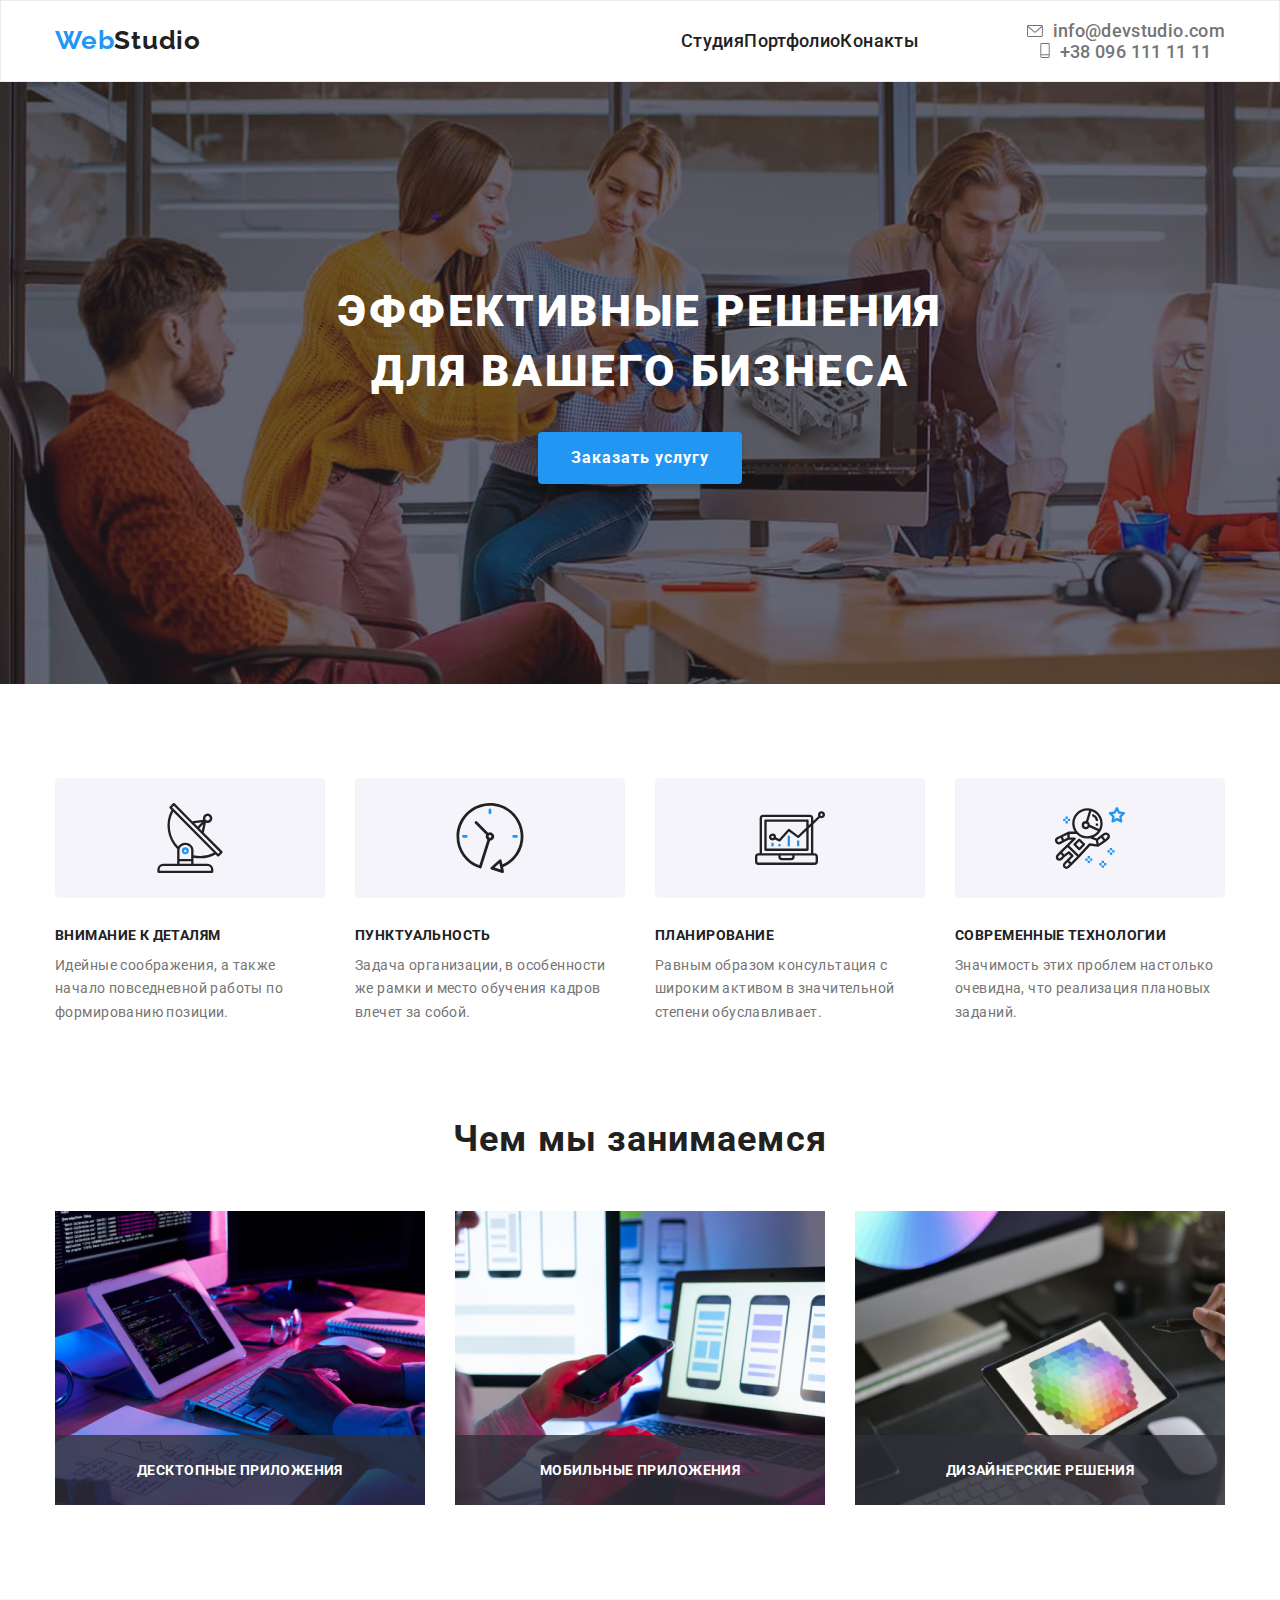
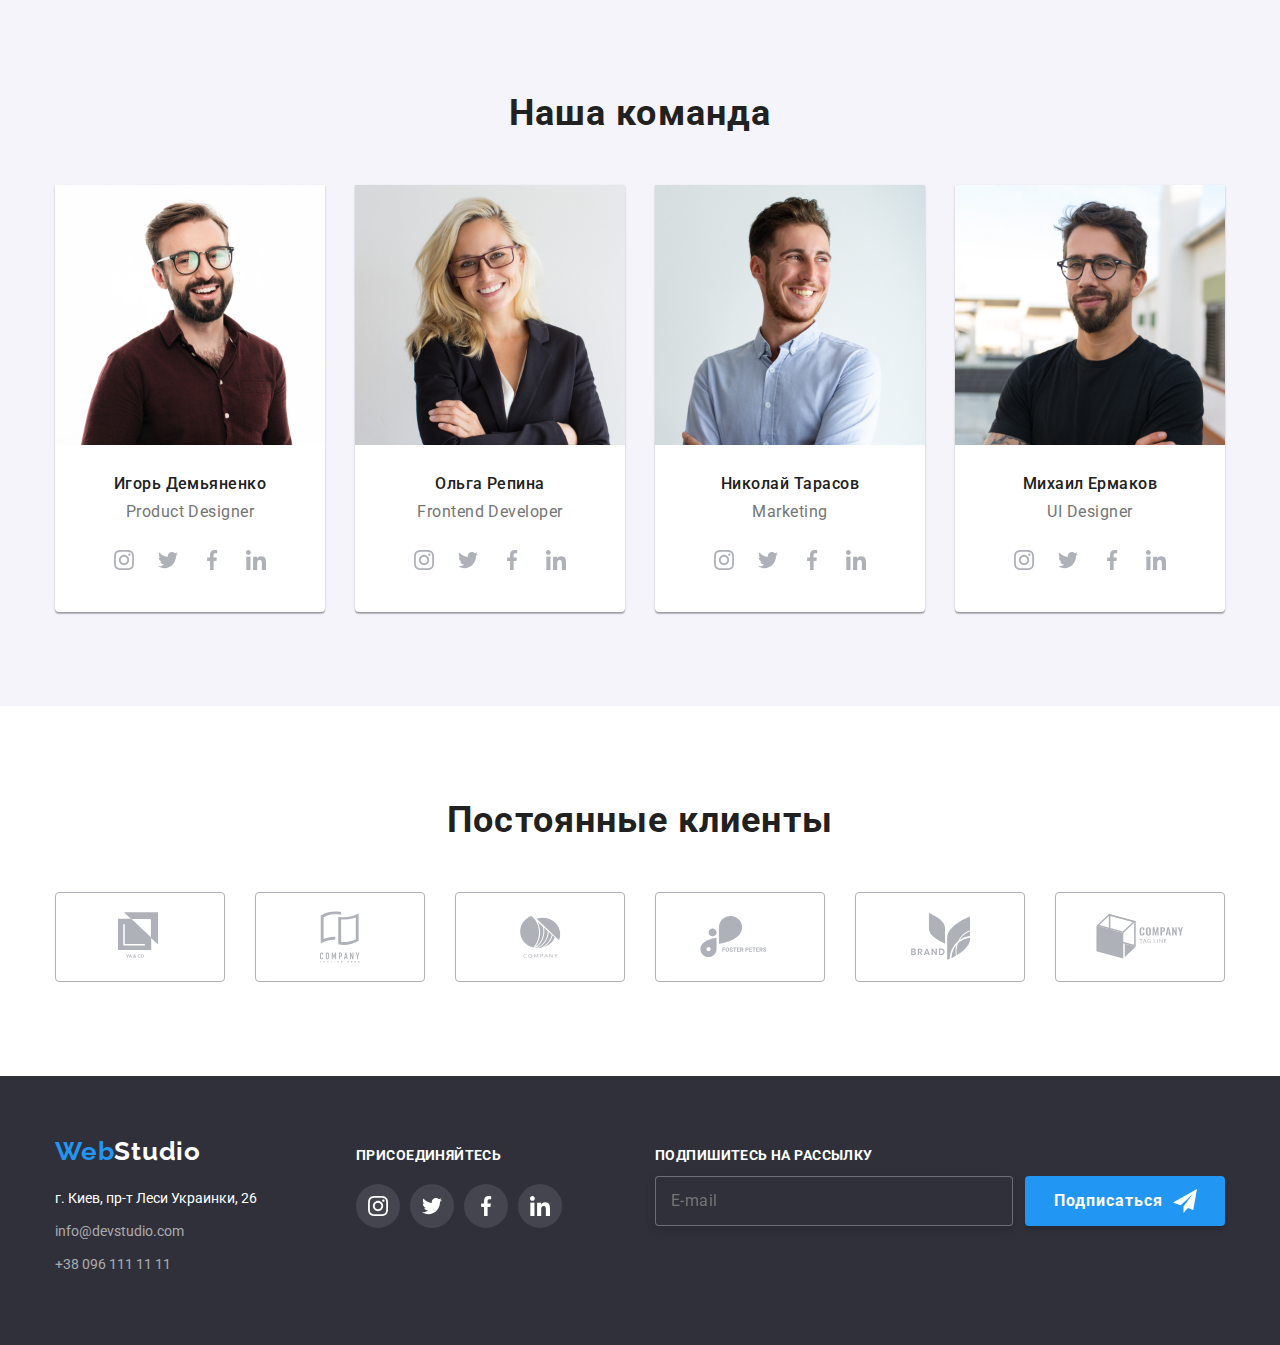
==== index.html @ 745dbee2 "s" ====
<!DOCTYPE html>
<html lang="en">
<head>
    <meta charset="UTF-8">
    <meta name="viewport" content="width=device-width, initial-scale=1.0">
    <title>08</title>
    <link rel="stylesheet" href="https://cdnjs.cloudflare.com/ajax/libs/modern-normalize/1.0.0/modern-normalize.min.css">
    <link href="https://fonts.googleapis.com/css2?family=Raleway:wght@700&family=Roboto:wght@400;500;700;900&display=swap"
        rel="stylesheet">
    <link rel="stylesheet" href="https://cdnjs.cloudflare.com/ajax/libs/animate.css/4.1.1/animate.min.css" />
    <!-- <link rel="stylesheet" href="./css/styles.css">  -->
    <link rel="stylesheet" href="./css/main.min.css">
</head>
<body>
    <!--Шапка страницы-->
    <header class="header">
        <div class="container container-main">
         
          <a class="page-logo link" href="./index.html"><span class="logo-color link">Web</span>Studio</a>
        <div class="menu-container" id="menu-container" data-menu>
            <nav class="main-nav">
                
             <!--Навигация на другие страницы-->
            <ul  class="menu-container-list is-open">
                <li class="menu-container-item">
                   <a href="#" class="menu-container-link nav link menu-container-link-action current">Студия</a>
                </li>
                <li class="menu-container-item">
                   <a class="menu-container-link nav link" href="./portfolio.html">Портфолио</a>
                </li>
                <li class="menu-container-item">
                    <a class="menu-container-link nav link" href="">Конакты</a>
                </li>
            </ul>

             <!-- Контакты -->
                <ul class="menu-contacts">
                    <li class="menu-mail">
                        <a class="menu-container-link contacts link" href="mailto:info@devstudio.com" >
                            <svg class="contact-item-svg-envelope" width="16" height="12">
                                <use href="./img/sprite.svg.svg#icon-envelope"></use>
                            </svg>info@devstudio.com
                        </a>
                    </li>
                    <li class="menu-tell">
                        <a class="menu-container-link contacts link" href="tel:+380961111111">
                            <svg class="contact-item-svg-Mobile" width="10" height="15">
                                <use href="./img/sprite.svg.svg#icon-Mobile"></use>
                            </svg>+38 096 111 11 11
                        </a>
                    </li>
                </ul> 
                </nav>
            </div>

            <!-- КНОПКА-МЕНЮ-->
            <button type="btn" class="menu-btn is-open" aria-expanded="false" aria-controls="menu-container" data-menu-button>
                <svg width="40" height="40" aria-label="переключатель мобильного меню">
                    <use class="icon-cross" href="./img/sprite.svg.svg#icon-cross"></use>
                    <use class="icon-menu" href="./img/sprite.svg.svg#icon-menu"></use>
                </svg>
            </button>
</header>
    <main>

        <!--Герой-->
        <section class="hero">
            <div class="container container-hero">
                <h1 class="hero-title">Эффективные решения <br/> для вашего бизнеса</h1>
                <button class="hero-button" type="button" data-modal-open>Заказать услугу</button>
            </div>
        </section>
    
        <!--<h2 class=> Наши Особенности h2>-->
        <section class="features">
            <div class="container">
                <ul class="features-list">
                    <li class="list-item-Antena">
                        <div class="feature-item-logo"></div>
                        <h3 class="features-title">Внимание к деталям</h3>
                        <p class="features-text">Идейные соображения, а также начало повседневной работы по формированию
                            позиции.</p>
                    </li>
                    <li class="list-item-Clock">
                        <div class="feature-item-logo"></div>
                        <h3 class="features-title">Пунктуальность</h3>
                        <p class="features-text">Задача организации, в особенности же рамки и место обучения кадров влечет
                            за собой.</p>
                    </li>
                    <li class="list-item-Diagram">
                        <div class="feature-item-logo"></div>
    
                        <h3 class="features-title">Планирование</h3>
                        <p class="features-text">Равным образом консультация с широким активом в значительной степени
                            обуславливает.</p>
                    </li>
                    <li class="list-item-Astronaut">
                        <div class="feature-item-logo"></div>
    
                        <h3 class="features-title">Современные технологии</h3>
                        <p class="features-text">Значимость этих проблем настолько очевидна, что реализация плановых
                            заданий.</p>
                    </li>
                </ul>
            </div>
        </section>
    
        <!--Примеры работ-->
        <section class="work">
            <div class="container">
                <h2 class="work-title">Чем мы занимаемся</h2>
                <ul class="work-flex">
                    <li class="work-item"><img src="./img/img.jpg" alt="мужчина печатает на клавиатуре" width="370">
                        <div class="work-list">
                            <p class="work-info">Десктопные приложения</p>
                        </div>
                    </li>
    
                    <li class="work-item"><img src="./img/img(1).jpg" alt="телефон в руке" width="370">
                        <div class="work-list">
                            <p class="work-info">Мобильные приложения</p>
                        </div>
                    </li>
    
                    <li class="work-item"><img src="./img/img(2).jpg" alt="планшет в руках" width="370">
                        <div class="work-list">
                            <p class="work-info">Дизайнерские решения</p>
                        </div>
                    </li>
                </ul>
            </div>
        </section>
    
        <!--Наша Команда-->
        <section class="team">
            <div class="container">
                <h2 class="team-title">Наша команда</h2>
                <ul class="team-flex">
                    <li class="team-flex-item">
                        <img src="./img/img3.jpg" alt="Фото парень">
    
                        <div class="icons">
                            <h3 class="team-text">Игорь Демьяненко</h3>
                            <p lang="en" class="team-prof">Product Designer</p>
    
                            <ul class="icon-list">
                                <li>
                                    <a href="#" class="icon-list-link">
                                        <svg class="icon-list-svg">
                                            <use href="./img/sprite.svg.svg#icon-instagram"></use>
                                        </svg>
                                    </a>
                                </li>
                                <li>
                                    <a href="#" class="icon-list-link">
                                        <svg class="icon-list-svg">
                                            <use href="./img/sprite.svg.svg#icon-twitter"></use>
                                        </svg>
                                    </a>
                                </li>
                                <li>
                                    <a href="#" class="icon-list-link">
                                        <svg class="icon-list-svg">
                                            <use href="./img/sprite.svg.svg#icon-facebook"></use>
                                        </svg>
                                    </a>
                                </li>
                                <li>
                                    <a href="#" class="icon-list-link">
                                        <svg class="icon-list-svg">
                                            <use href="./img/sprite.svg.svg#icon-linkedin"></use>
                                        </svg>
                                    </a>
                                </li>
                            </ul>
                        </div>
                        <!--oт icons-->
                    </li>
                    <li class="team-flex-item">
                        <img src="./img/img(4).jpg" alt="Фото девушка">
    
                        <div class="icons">
                            <h3 class="team-text">Ольга Репина</h3>
                            <p lang="en" class="team-prof">Frontend Developer</p>
                            <ul class="icon-list">
                                <li>
                                    <a href="#" class="icon-list-link">
                                        <svg class="icon-list-svg">
                                            <use href="./img/sprite.svg.svg#icon-instagram"></use>
                                        </svg>
                                    </a>
                                </li>
                                <li>
                                    <a href="#" class="icon-list-link">
                                        <svg class="icon-list-svg">
                                            <use href="./img/sprite.svg.svg#icon-twitter"></use>
                                        </svg>
                                    </a>
                                </li>
                                <li>
                                    <a href="#" class="icon-list-link">
                                        <svg class="icon-list-svg">
                                            <use href="./img/sprite.svg.svg#icon-facebook"></use>
                                        </svg>
                                    </a>
                                </li>
                                <li>
                                    <a href="#" class="icon-list-link">
                                        <svg class="icon-list-svg">
                                            <use href="./img/sprite.svg.svg#icon-linkedin"></use>
                                        </svg>
                                    </a>
                                </li>
                            </ul>
                        </div>
                        <!--oт icons-->
                    </li>
                    <li class="team-flex-item">
                        <img src="./img/img5.jpg" alt="Фото парень">
    
                        <div class="icons">
                            <h3 class="team-text">Николай Тарасов</h3>
                            <p lang="en" class="team-prof">Marketing</p>
    
                            <ul class="icon-list">
                                <li>
                                    <a href="#" class="icon-list-link">
                                        <svg class="icon-list-svg">
                                            <use href="./img/sprite.svg.svg#icon-instagram"></use>
                                        </svg>
                                    </a>
                                </li>
                                <li>
                                    <a href="#" class="icon-list-link">
                                        <svg class="icon-list-svg">
                                            <use href="./img/sprite.svg.svg#icon-twitter"></use>
                                        </svg>
                                    </a>
                                </li>
                                <li>
                                    <a href="#" class="icon-list-link">
                                        <svg class="icon-list-svg">
                                            <use href="./img/sprite.svg.svg#icon-facebook"></use>
                                        </svg>
                                    </a>
                                </li>
                                <li>
                                    <a href="#" class="icon-list-link">
                                        <svg class="icon-list-svg">
                                            <use href="./img/sprite.svg.svg#icon-linkedin"></use>
                                        </svg>
                                    </a>
                                </li>
                            </ul>
                        </div>
                        <!--oт icons-->
                    </li>
                    <li class="team-flex-item">
                        <img src="./img/img6.jpg" alt="Фото парень">
                        <div class="icons">
                            <h3 class="team-text">Михаил Ермаков</h3>
                            <p lang="en" class="team-prof">UI Designer</p>
                            <ul class="icon-list">
                                <li>
                                    <a href="#" class="icon-list-link">
                                        <svg class="icon-list-svg">
                                            <use href="./img/sprite.svg.svg#icon-instagram"></use>
                                        </svg>
                                    </a>
                                </li>
                                <li>
                                    <a href="#" class="icon-list-link">
                                        <svg class="icon-list-svg">
                                            <use href="./img/sprite.svg.svg#icon-twitter"></use>
                                        </svg>
                                    </a>
                                </li>
                                <li>
                                    <a href="#" class="icon-list-link">
                                        <svg class="icon-list-svg">
                                            <use href="./img/sprite.svg.svg#icon-facebook"></use>
                                        </svg>
                                    </a>
                                </li>
                                <li>
                                    <a href="#" class="icon-list-link">
                                        <svg class="icon-list-svg">
                                            <use href="./img/sprite.svg.svg#icon-linkedin"></use>
                                        </svg>
                                    </a>
                                </li>
                            </ul>
                        </div>
                    </li>
                </ul>
            </div>
        </section>
    
        <!-- Постоянные клиенты -->
        <section class="client">
            <div class="container">
                <h2 class="client-title">Постоянные клиенты</h2>
                <ul class="client-list">
                    <li class="client-item">
                        <a href="#" class="client-link">
                            <svg class="client-svg" width="44.27" height="49.23">
                                <use href="./img/sprite.svg2.svg#icon-logo-1-1"></use>
                            </svg>
                        </a>
                    </li>
                    <li class="client-item">
                        <a href="#" class="client-link">
                            <svg class="client-svg" width="40" height="52">
                                <use href="./img/sprite.svg2.svg#icon-logo-2"></use>
                            </svg>
                        </a>
                    </li>
                    <li class="client-item">
                        <a href="#" class="client-link">
                            <svg class="client-svg" width="41" height="42">
                                <use href="./img/sprite.svg2.svg#icon-logo-3"></use>
                            </svg>
                        </a>
                    </li>
                    <li class="client-item">
                        <a href="#" class="client-link">
                            <svg class="client-svg" width="79.66" height="42">
                                <use href="./img/sprite.svg2.svg#icon-logo-4"></use>
                            </svg>
                        </a>
                    </li>
                    <li class="client-item">
                        <a href="#" class="client-link">
                            <svg class="client-svg" width="59" height="47">
                                <use href="./img/sprite.svg2.svg#icon-logo-5"></use>
                            </svg>
                        </a>
                    </li>
                    <li class="client-item">
                        <a href="#" class="client-link">
                            <svg class="client-svg" width="88" height="45">
                                <use href="./img/sprite.svg2.svg#icon-logo-6"></use>
                            </svg>
                        </a>
                    </li>
                </ul>
            </div>
        </section>
    </main>
    <!--ФУТЕР-Иконки-Футер-->
    <footer class="footer-title">
        
    <div class="container footer-box">
    
            <!--ФУТЕР-ЛОГО-->
            <div class="footer-left">
                <a class="footer-logo link" href="./index.html"><span class="logo-color link">Web</span>Studio</a>
                <address class="footer-address">
                <ul>
                    <li>
                        <a class="footer-address link" href="https://goo.gl/maps/4SZ75eNTT2xGDw7dA">г. Киев, пр-т Леси Украинки, 26</a></address>
                    </li>
                
                    <li><a class="footer-nav link" href="mailto:info@devstudio.com">info@devstudio.com</a></li>
                    <li><a class="footer-nav link" href="tel:+380961111111">+38 096 111 11 11</a></li>
                </ul>

            </div>
            <!-- Присоединяйтесь -->
            <div class="footer-center">
                <p class="join">Присоединяйтесь</p>
    
                <ul class="social-list list">
                    <li class="social-list-item">
                        <a href="#" class="social-list-link">
                            <svg class="social-list-svg">
                                <use href="./img/sprite.svg.svg#icon-instagram"></use>
                            </svg>
                        </a>
                    </li>
                    <li class="social-list-item">
                        <a href="#" class="social-list-link">
                            <svg class="social-list-svg">
                                <use href="./img/sprite.svg.svg#icon-twitter"></use>
                            </svg>
                        </a>
                    </li>
                    <li class="social-list-item">
                        <a href="#" class="social-list-link">
                            <svg class="social-list-svg">
                                <use href="./img/sprite.svg.svg#icon-facebook"></use>
                            </svg>
                        </a>
                    </li>
                    <li class="social-list-item">
                        <a href="#" class="social-list-link">
                            <svg class="social-list-svg">
                                <use href="./img/sprite.svg.svg#icon-linkedin"></use>
                            </svg>
                        </a>
                    </li>
                </ul>
            </div>
        
            <!--ПОДПИШИТЕCЬ-->
            <div class="footer-mail">
                <form>
                <p class="footer-social-title">Подпишитесь на рассылку</p>
                <div class="footer-mail-box">
                    <input class="footer-mail-input" type="email" name="mail" id="footer-mail" placeholder="E-mail" />
                    <button type="button" class="footer-mail-btn">Подписаться</button>
                </div>
                </form>
            </div>
            
        <!-- </div> -->
    </div>
    </footer>
        <!-- BACKDROP -->
        <div class="backdrop is-hidden" data-modal>
            <div class="modal">
                <button type="button" class="modal-close-btn" data-modal-close>
                    <svg class="close-btn" width="11" height="11">
                        <use href="./img/sprite.svg.svg#icon-close"></use>
                    </svg>
                </button>
                <form action="#" class="modal-form">
                    <p class="user-data">Оставьте свои данные, мы вам перезвоним</p>
                    <label class="modal-form-field">
                        Имя
                        <span class="modal-form-input-wrapper">
                            <input name="name" type="text" class="modal-form-input">
                            <svg class="modal-form-icon" width="18" height="18">
                                <use href="./img/sprite.svg.svg#icon-person"></use>
                            </svg>
                        </span>
                    </label>
                    <label class="modal-form-field">
                        Телефон
                        <span class="modal-form-input-wrapper">
                            <input name="phone" type="tel" class="modal-form-input">
                            <svg class="modal-form-icon" width="18" height="18">
                                <use href="./img/sprite.svg.svg#icon-phone"></use>
                            </svg>
                        </span>
                    </label>
                    <label class="modal-form-field">
                        Почта
                        <span class="modal-form-input-wrapper">
                            <input name="email" type="email" class="modal-form-input">
                            <svg class="modal-form-icon "width="18" height="18">
                                <use href="./img/sprite.svg.svg#icon-email"></use>
                            </svg>
                        </span>
                    </label>
                    <label class="modal-form-field">
                        Комментарий
                        <textarea name="user-message" class="modal-form-message" placeholder="Введите текст"></textarea>
                    </label>
                    <input type="checkbox" name="user-policy" value="user-policy-ok" class="modal-form-policy visually-hidden"
                        id="policy">
                    <label for="policy" class="contact-form-policy-label">
                        Соглашаюсь с рассылкой и принимаю&nbsp;<a href="" class="contact-form">Условия договора</a>
                    </label>
                    <button type="submit" class="modal-form-btn">Отправить</button>
                </form>
             </div>
        </div>
    <script src="./js/modal.js"></script>
    <script src="./js/mobile-menu.js"></script>
    <script src="./js/speaker.ls"></script>

    <!-- <nav class="main-nav">
        <a class="page-logo link" href="./index.html"><span class="logo-color link">Web</span>Studio</a> -->

                <!--Навигация на другие страницы-->
                <!-- <div class="navigation"> -->
                    <!-- <ul class="site-nav">  -->
                      <!-- <li class="item"><a class="link menu-link current" href="./index.html">Студия</a></li> -->
                      <!-- <li class="item"><a class="link menu-link" href="./portfolio.html">Портфолио</a></li> -->
                      <!-- <li class="item"><a class="link menu-link" href="">Контакты</a></li> -->
                  <!-- </ul>  -->
                  <!-- </div> -->
        <!-- </nav> -->

    <!-- Контакты -->
             <!-- <div class="contacts">
              <ul class="contact-nav">
                  <li class="contact-item">
                      <a class="link" href="mailto:info@devstudio.com" >
                          <svg class="contact-item-svg-envelope">
                              <use href="./img/sprite.svg.svg#icon-envelope"></use>
                          </svg>info@devstudio.com
                      </a>
                  </li>
                  <li class="contact-item">
                      <a class="link" href="tel:+380961111111">
                          <svg class="contact-item-svg-Mobile">
                              <use href="./img/sprite.svg.svg#icon-Mobile"></use>
                          </svg>+38 096 111 11 11
                      </a>
                  </li>
              </ul> 
              </div> -->
</body>
</html>
---- css/styles.css ----
html {
  box-sizing: border-box;
}

*,
*::before,
*::after {
  box-sizing: inherit;
}

:root {
  --primary-text-color: #757575; /* оcновной главный*/
  --title-text-color: #212121; /*цвет заголовков*/
  --accent-color: #2196f3;
  --primary-bg-color: #ffffff; /*белый */
  --second-bg-color: #f5f4fa; /*вторичный*/
  --third-bg-color: #2f303a; /* background hero fotter title */
}

body {
  font-family: "Roboto", sans-serif;
  font-weight: 400;
  /*font-size: 14px;
    line-height: 1.71;
    letter-spacing: 0.03em;*/
  background-color: var(--primary-bg-color); /*#ffffff;*/
  color: var(--primary-text-color); /*#757575;*/
}
input {
  font-family: inherit;
}

h1,
h2,
h3,
h4,
h5,
h6,
body,
ul,
li,
p {
  padding: 0;
  margin: 0;
  list-style: none;
  border: none;
}

h1 {
  letter-spacing: 0.06em;
}
h2,
h3 {
  letter-spacing: 0.03em;
}
p {
  letter-spacing: 0.03em;
}
.link {
  text-decoration: none;
  padding: 0;
  margin: 0;
}
img {
  display: block;
  max-width: 100%;
  height: auto;
}
.visually-hidden {
  position: absolute !important;
  clip: rect(1px 1px 1px 1px); /* IE6, IE7 */
  clip: rect(1px, 1px, 1px, 1px);
  padding: 0 !important;
  border: 0 !important;
  height: 1px !important;
  width: 1px !important;
  overflow: hidden;
}
.container {
  width: 1200px;
  padding-left: 15px;
  padding-right: 15px;
  margin: 0 auto;
  /* outline: 1px solid red; */
}
/*=============HEADER==============*/
.header {
  border-bottom: 1px solid #ececec;
}
.container-main {
  justify-content: space-between;
  display: flex;
  width: 1200px;
  padding-left: 15px;
  padding-right: 15px;
  margin: 0 auto;
  background-color: var(--primary-bg-color);
  height: 80px;
}

.main-nav {
  display: flex;
  justify-content: space-between;
  align-items: center;
}
.page-logo {
  font-family: Raleway, sans-serif;
  font-style: normal;
  font-weight: 700;
  font-size: 26px;
  line-height: 1.19;
  letter-spacing: 0.03em;
  color: var(--title-text-color);
  text-decoration: none;
  margin-top: 24px;
  margin-bottom: 25px;
}
.logo-color {
  font-family: Raleway, sans-serif;
  font-style: normal;
  font-weight: 700;
  font-size: 26px;
  line-height: 1.19;
  letter-spacing: 0.03em;
  color: var(--accent-color);
}
/* Навигация на другие страницы ========== */
.site-nav .link:hover,
.site-nav .link:focus,
.site-nav .link:active,
.site-nav .link.current {
  color: var(--accent-color);
}
.site-nav .link {
  /*font-family: Roboto;
    font-style: normal;*/
  display: block;
  font-weight: 500;
  font-size: 14px;
  line-height: 1.14;
  letter-spacing: 0.02em;
  color: var(--title-text-color);
  text-decoration: none;
}
.site-nav {
  display: flex;
  margin-left: 93px;
  border: 1px solid transparent;
  transition: background-color 250ms cubic-bezier(0.4, 0, 0.2, 1);
  /* outline: 1px solid transparent;*/
}
.site-nav .item + .item {
  margin-left: 53px;
}
.menu-link {
  position: relative;
}
.menu-link.current::before {
  opacity: 1;
}
.menu-link::before {
  content: "";
  display: inline-block;
  align-items: center;
  position: absolute;
  opacity: 0;
  left: 0px;
  bottom: -32px;
  width: 100%;
  height: 4px;
  background-color: var(--accent-color);
  border-radius: 2px;
}
/*================THE-AND-HEADER=================*/

/*====CONTACT-NAV====КОНТАКТЫ ТЕЛ ИКОНКИ*==========*/
.contact-item-svg-envelope {
  width: 16px;
  height: 12px;
  margin-right: 10px;
  fill: currentColor;
}
.contact-item-svg-Mobile {
  width: 10px;
  height: 16px;
  margin-right: 10px;
  fill: currentColor;
}
.contact-nav .link:hover,
.contact-nav .link:focus,
.contact-nav .link:active {
  color: var(--accent-color); /*#2196F3; */
}

.link:hover,
.link:focus {
  color: var(--accent-color);
}
.contact-nav .link {
  font-family: Roboto;
  font-size: 14px;
  font-weight: 500;
  line-height: 1.14;
  letter-spacing: 0.02em;
  color: var(--primary-text-color); /*#757575;*/
  transition: 250ms cubic-bezier(0.4, 0, 0.2, 1);
}
.contact-nav {
  display: flex;
  margin-left: auto;
  align-self: flex-end;
  cursor: pointer;
  /*list-style: none;*/
}

.contact-nav .contact-item + .contact-item {
  margin-left: 50px;
}
.contact-item {
  align-items: center;
  margin-top: 32px;
  margin-bottom: 32px;
}
.contact-item .link {
  align-items: center;
}
/*============Герой*====================================*/
.container-hero {
  /*box-sizing: border-box;*/
  max-width: 1600px;
  margin-left: auto;
  margin-right: auto;
}
.hero {
  background-repeat: no-repeat;
  background-size: cover;
  padding-top: 200px;
  padding-bottom: 200px;
  background-color: var(--third-bg-color);
  background-image: linear-gradient(
      to right,
      rgba(47, 48, 58, 0.4),
      rgba(47, 48, 58, 0.4)
    ),
    url("../img/img16.jpg");
}

.hero-title {
  font-weight: 900;
  font-size: 44px;
  line-height: 1.36;
  text-align: center;
  text-transform: uppercase;
  color: var(--primary-bg-color);
  letter-spacing: 0.06em;
  margin-bottom: 30px;
}

.hero-button {
  font-family: inherit;
  font-style: normal;
  font-weight: 700;
  font-size: 16px;
  line-height: 1.87;
  display: block; /*кнопка по центру*/
  margin: 0 auto; /*кнопка по центру*/
  text-align: center;
  text-decoration: none;

  border-radius: 4px;
  letter-spacing: 0.06em;

  padding-bottom: 10px;
  padding-top: 10px;
  padding-right: 32px;
  padding-left: 32px;
  color: var(--primary-bg-color);
  background-color: var(--accent-color);
  border: 1px solid transparent;
  box-shadow: 0px 4px 4px rgba(0, 0, 0, 0.15);
  cursor: pointer;
  /* transition: background-color 250ms cubic-bezier(0.4, 0, 0.2, 1); */
}

.hero-button .link:hover,
.hero-button .link:focus,
.hero-button .link:active {
  color: var(--accent-color);
}

/* Наши Особенности текст ========*/
.features {
  padding-top: 94px;
  padding-bottom: 94px;
}

.features-list {
  display: flex;
  justify-content: space-between;
  /* margin: 0 auto; */
  /* list-style: none;*/
}
.features-list-item {
  margin: 0 auto;
}
.feature-item-logo {
  width: 270px;
  height: 120px;
  background-color: var(--second-bg-color); /*#f5f4fa;*/
  border-radius: 4px;
  margin-bottom: 30px;
  display: flex;
  align-items: center;
  justify-content: center;
}
.features-title {
  font-style: normal;
  font-weight: 700;
  font-size: 14px;
  margin-bottom: 10px;
  margin-top: 0px;
  line-height: 1.14;
  text-transform: uppercase;
  color: var(--title-text-color);
}
.features-text {
  /*font-family: Roboto;
    font-style: normal;*/
  /*font-weight: 400;*/
  font-size: 14px;
  width: 270px;
  line-height: 1.71;
  color: var(--primary-text-color); /* #757575;*/
}
/*===FEATURES=====Наши Особенности ИКОНКИ 1стр========*/
.list {
  display: flex;
  list-style: none;
  /*padding: ;*/
}
.list-item {
  width: 350px;
  padding: 10px;
  margin: 10px;
  border-radius: 4px;
  box-shadow: 0px 2px 1px rgba(0, 0, 0, 0.2), 0px 1px 1px rgba(0, 0, 0, 0.14),
    0px 1px 3px rgba(0, 0, 0, 0.12);
}
/* Наши Особенности Картинки-антена и т д ===========*/
.list-item::before {
  display: block; /*сдела по видео-уроку 20.11.*/
  content: "";
  width: 270px;
  height: 120px;
  margin-bottom: 30px;
  background-color: var(--second-bg-color);
  background-repeat: no-repeat;
  background-size: 65px 70px;
  background-position: center;
  /* margin-right: 30px; */
  border-radius: 4px;
}
.list-item-Antena .feature-item-logo::before {
  content: "";
  background-image: url(../img/antenna.svg);
  width: 70px;
  height: 70px;
}
.list-item-Clock .feature-item-logo::before {
  background-image: url(../img/clock.svg);
  content: "";
  width: 70px;
  height: 70px;
}
.list-item-Diagram .feature-item-logo::before {
  background-image: url(../img/diagram.svg);
  content: "";
  width: 70px;
  height: 70px;
}
.list-item-Astronaut .feature-item-logo::before {
  background-image: url(../img/astronaut.svg);
  content: "";
  width: 70px;
  height: 70px;
}
/*.list-item-Astronaut .feature-item-logo:hover::before {
    color: var(--accent-color);
}*/
/* ============================================================ */

/*Примеры работ* ===============================*/
.work {
  padding-bottom: 94px;
}
.work-title {
  font-weight: 700;
  font-size: 36px;
  line-height: 1.16;
  margin-bottom: 50px; /*от Чем мы заним.до img*/
  margin-top: 0px;
  text-align: center;
  color: var(--title-text-color); /*#212121*/
}
.work-flex {
  display: flex;
  justify-content: space-between;
}
.work-flex + .item + .item {
  margin-left: 30px;
}
.work-flex .work-item {
  position: relative;
}
.work-list {
  position: relative;
  left: 0;
  bottom: 0;
  width: 100%;
  display: inline-flex;
  justify-content: center;
  align-items: center;
  position: absolute;
  max-width: 370px;
  min-height: 70px;
  background: rgba(47, 48, 58, 0.8);
  /* padding-top: 27px;
    padding-bottom: 27px;
    padding-left: 82px;
    padding-right: 82px;*/
}
.work-info {
  width: fit-content;
  font-style: 400;
  font-weight: 700;
  font-size: 14px;
  line-height: 1.14px;
  text-align: center;
  letter-spacing: 0.03em;
  text-transform: uppercase;
  color: var(--primary-bg-color);
}
/*========Команда=============*/
.team {
  background: #f5f4fa;
  padding-top: 94px;
  padding-bottom: 94px; /*на секцию задаем*/
}
.team-title {
  color: var(--title-text-color);
  font-weight: 700;
  font-size: 36px;
  /*margin-bottom: 50px;*/
  line-height: 1.16;
  text-align: center;
  padding-bottom: 50px; /*от Наша команда до img*/
}
.team-flex {
  display: flex;
  justify-content: space-between; /*фото в строку*/
  /* padding-left: 15px; /*между фото*/
  /* padding-right: 15px;*/
}
.team-flex-item {
  box-shadow: 0px 1px 3px rgba(0, 0, 0, 0.12), 0px 1px 1px rgba(0, 0, 0, 0.14),
    0px 2px 1px rgba(0, 0, 0, 0.2);
  border-radius: 0px 0px 4px 4px;
  background: #ffffff;
}
.team-text {
  color: var(--title-text-color);
  font-size: 16px;
  line-height: 1.16;
  font-weight: 500;
  text-align: center;
  margin-top: 30px;
  margin-bottom: 10px; /*от имени до проф.*/
}
.team-prof {
  font-size: 16px;
  line-height: 1.16;
  text-align: center;
  color: var(--primary-text-color); /* #757575;*/
  margin-bottom: 16px;
}
/* ИКОНИКИ icons под фото team 1 стр Итнстаграм */
.icons {
  padding-bottom: 16px;
  padding-right: 32px;
  padding-left: 32px;
  padding-bottom: 30px;
}
.icon-list-link:hover .icon-list-svg,
.icon-list-link:focus .icon-list-svg {
  fill: var(--primary-bg-color);
}
.icon-list-link:hover,
.icon-list-link:focus {
  background-color: var(--accent-color);
}
.icon-list-svg {
  width: 20px;
  height: 20px;
  fill: #afb1b8;
}
.icon-list {
  display: flex;
  justify-content: center;
}
.icon-list-link {
  display: flex;
  justify-content: center; /*выравниваем по центру link*/
  align-items: center; /*выравниваем по центру*/
  width: 44px;
  height: 44px;
  border-radius: 50px;
  margin-right: 10px;
  transition: border-color 250ms cubic-bezier(0.4, 0, 0.2, 1); /*плавный переход цвета при ховере*/
}
.icon-list-link:nth-last-child(-n + 4) {
  margin-right: 0;
}
/* ====================================== */

/*Секция о постоянных клиентах*/
.client {
  padding-bottom: 94px;
  padding-top: 94px;
}
.client-title {
  font-weight: 700;
  font-size: 36px;
  line-height: 1.16;
  margin-bottom: 50px; /*от h2 до img*/
  text-align: center;
  color: var(--title-text-color); /*#212121;*/
}
.client-list {
  display: flex;
  justify-content: space-between;
  cursor: pointer;
}
.client-item {
  width: 170px;
  height: 90px;
  /* margin-right: 30px;*/
}
.client-link {
  display: flex;
  justify-content: center;
  align-items: center;
  width: 170px;
  height: 90px;
  border: 1px solid #afb1b8;
  border-radius: 4px;
  fill: #afb1b8;
  transition: border-color 250ms cubic-bezier(0.4, 0, 0.2, 1); /*плавный переход цвета при ховере*/
}
.client-svg {
  transition: fill 250ms cubic-bezier(0.4, 0, 0.2, 1);
}
.client-link:hover,
.client-link:focus {
  fill: var(--accent-color);
}
.client-link:hover {
  border-color: var(--accent-color);
}
/* ================================================= */
/*===========ФУТЕР==========================*/
.footer-title {
  padding-top: 60px;
  padding-bottom: 60px;
  background-color: var(--third-bg-color);
}
.footer-box {
  display: flex;
  align-items: baseline;
}
.footer-left {
  display: flex;
  flex-direction: column;
  width: 231px;
  margin-right: 70px;
}
.footer-center {
  /* display: block;
  justify-content: space-between; */
  /* margin-left: 70px; */
  display: flex;
  flex-direction: column;
  margin-top: 12px;
}
.join {
  font-weight: 700;
  font-style: 400;
  font-size: 14px;
  line-height: 1.14;
  letter-spacing: 0.03em;
  text-transform: uppercase;
  margin-bottom: 20px;
  color: var(--primary-bg-color);
  background: var(--third-bg-color);
  /* margin-top: 72px;*/
}
/*===ИКОНКИ ФУТЕР===*/
.social-list {
  display: flex;
  justify-content: space-between;
}
.social-list-item:not(:last-child) {
  margin-right: 10px;
}

.social-list-link {
  display: flex;
  justify-content: center;
  align-items: center;
  width: 44px;
  height: 44px;
  border-radius: 50px;
  background: rgba(255, 255, 255, 0.1);
  /* margin-bottom: 100px;*/
  transition: fill 250ms cubic-bezier(0.4, 0, 0.2, 1);
}
.social-list-svg {
  width: 20px;
  height: 20px;
  transition: fill 250ms cubic-bezier(0.4, 0, 0.2, 1);
}

.social-list-svg {
  fill: var(--primary-bg-color);
}
.social-list-link:hover,
.social-list-link:focus {
  background-color: var(--accent-color);
}

/*=======ФУТЕР ЛОГО==========*/
.footer-logo {
  display: block;
  font-family: Raleway;
  font-style: normal;
  font-weight: 700;
  font-size: 26px;
  line-height: 1.19;
  color: var(--primary-bg-color);
  text-decoration: none;
  margin-bottom: 20px;
}
.logo-color {
  color: var(--accent-color);
}
.footer-address {
  font-family: Roboto;
  font-style: normal;
  font-weight: 400;
  font-size: 14px;
  line-height: 1.71;
  margin-bottom: 9px;
  color: var(--primary-bg-color);
}
.footer-nav {
  font-family: Roboto;
  font-style: normal;
  font-weight: 400;
  font-size: 14px;
  line-height: 1.71;
  display: block;
  margin-bottom: 9px;
  color: rgba(255, 255, 255, 0.6);
}
/* ПОДПИШИСЬ */
.footer-mail {
  display: flex;
  flex-direction: column;
  margin-left: 93px;
  /* padding-left: 93px; */
  /* padding-top: 12px; */
}
.footer-social-title {
  font-style: 400;
  font-weight: 700;
  font-size: 14px;
  line-height: 1.14px;
  letter-spacing: 0.03em;
  text-transform: uppercase;
  margin-bottom: 20px;
  color: var(--primary-bg-color);
}
.footer-mail-box {
  display: flex;
  justify-content: flex-end;
  /* flex-direction: row; */
}
.footer-mail-input {
  font-family: "Roboto";
  font-style: normal;
  font-weight: normal;
  font-size: 16px;
  line-height: 1.25;
  letter-spacing: 0.03em;
  border: 1px solid rgba(255, 255, 255, 0.3);
  box-sizing: border-box;
  filter: drop-shadow(0px 4px 4px rgba(0, 0, 0, 0.15));
  border-radius: 4px;
  width: 358px;
  /* width: 100%; */
  height: 50px;
  padding: 16px 15px;
  background-color: #2f303a;
  color: rgba(255, 255, 255, 0.6);
}
.footer-mail-btn {
  display: block;
  /* display: inline-flex; */
  /* align-items: center; */
  font-family: "Roboto";
  font-style: 400;
  font-weight: 700;
  font-size: 16px;
  line-height: 1.87;
  letter-spacing: 0.06em;
  width: 200px;
  color: var(--primary-bg-color);
  background: var(--accent-color);
  box-shadow: 0px 4px 4px rgba(0, 0, 0, 0.15);
  border-radius: 4px;
  padding: 10px 62px 10px 29px;
  /* border: 1px solid transparent; */
  border: none;
  background-image: url("../img/send.png");
  background-repeat: no-repeat;
  background-position: center right 28px;
  cursor: pointer;
  margin-left: 12px;
}
/* =================================================== */
/* Портфолио ==============*/
.portfolio {
  padding-top: 94px;
  padding-bottom: 94px;
}
/* .container {
  width: 1200px;
  margin: 0 auto;
  padding-left: 15px;
  padding-right: 15px;
} */
.button-list {
  display: flex;
  justify-content: center;
  margin-bottom: 50px;
}
.button-list .button-nav {
  margin-right: 8px;
}
.button-list .button-nav:not(:last-child) {
  margin-right: 8;
}
.button-nav {
  font-family: inherit;
  font-style: normal;
  font-weight: 500;
  font-size: 16px;
  line-height: 1.62;

  text-align: center;
  align-items: center;
  display: block;
  text-decoration: none;
  margin: 0 auto;

  padding-top: 6px;
  padding-bottom: 6px;
  padding-right: 22px;
  padding-left: 22px;

  cursor: pointer;
  color: var(--title-text-color); /*#212121*/
  background-color: var(--second-bg-color); /*#F5F4FA;*/
  border: 1px solid #f5f4fa;
  border-radius: 4px;
  transition: background-color 250ms cubic-bezier(0.4, 0, 0.2, 1);
}

.button-nav:hover,
.button-nav:focus,
.button-nav:active {
  color: var(--primary-bg-color); /*#ffffff*/
  background-color: var(--accent-color); /*#2196F3;*/
}

.button-nav.current {
  color: var(--accent-color);
}
.button-nav .link {
  color: var(--title-text-color);
}
/* ПОРТФОЛИО КАРТОЧКИ */
.container .carts {
  border: 1px solid #eeeeee;
  /*border-top: none;*/
}

.border {
  border: 1px solid #eeeeee;
  border-top: none;
}
.img-title {
  display: block;
  color: var(--title-text-color);
  font-size: 18px;
  line-height: 2;
  font-weight: 700;
  letter-spacing: 0.06em;
  padding-bottom: 4px;
  padding-right: 24px;
  padding-left: 24px;
  padding-top: 20px;
}
.img-text {
  color: var(--primary-text-color); /* #757575;*/
  font-size: 16px;
  line-height: 1.87;
  font-weight: 400;
  padding-bottom: 20px;
  padding-right: 24px;
  padding-left: 24px;
  letter-spacing: 0.03em;
}
.overlay {
  position: absolute;
  top: 0;
  left: 0;
  width: 100%;
  height: 100%;
  padding: 63px 24px;
  transform: translateY(100%);
  transition: transform 250ms cubic-bezier(0.4, 0, 0.2, 1),
    background-color 250ms cubic-bezier(0.4, 0, 0.2, 1);

  /* opacity: 0; */
  font-family: Roboto; /*текст на карточке*/
  font-style: normal;
  font-weight: 400;
  font-size: 18px;
  line-height: 1.55;
  letter-spacing: 0.03em;

  background-color: rgba(33, 150, 243, 0.9);
  color: var(--primary-bg-color);
}
.project-list-overlay {
  position: relative;
  overflow: hidden;
  /* cursor: default; /*убирает курсор*/
}
.project-list {
  display: flex;
  flex-wrap: wrap;
}
.project-list-item > .overlay:hover,
.project-list-item > .overlay:focus {
  /* opacity: 1; */
  background-color: rgba(33, 150, 243, 0.9);
}
.project-list-item-link:hover .overlay {
  /* opacity: 1; */
  transform: translateY(0);
}
.project-list-item:hover,
.project-list-item:focus {
  box-shadow: 0px 1px 1px rgba(0, 0, 0, 0.12), 0px 4px 4px rgba(0, 0, 0, 0.06),
    1px 4px 6px rgba(0, 0, 0, 0.16);
}
.project-list-item {
  width: 370px;
  box-sizing: border-box;
  padding-bottom: 0px;
  padding-top: 0px;
  margin-right: 30px;
  margin-bottom: 30px;
}
.project-list-item:nth-child(3n) {
  margin-right: 0;
}
.project-list-item:nth-last-child(-n + 3) {
  margin-bottom: 0;
}
.project-list-item::before {
  font-weight: 400px;
  /*font-style: 400;*/
  font-size: 18px;
  line-height: 1.55;
  letter-spacing: 0.03em;
  color: var(--primary-bg-color);
  background-color: rgba(33, 150, 243, 0.9);
  width: 370px;
  height: 294px;
  margin: 0 auto;
  top: 0;
  left: 0;
  opacity: 0;
}
/* .project-list-item > .overlay:hover,
.project-list-item > .overlay:focus {
  /* opacity: 1; */
/* background-color: rgba(33, 150, 243, 0.9);
}  */
/*.project-list-item::before {
    display: inline-block;
    counter-reset: "";
    position: absolute;
    top: 0px;
    left: 0px;
    width: 100%;
    height: 100%; 
    transform: translateX(-100%);
}
.project-list .project-list-item:hover {
    transform: translateX(0);
}
/*.img { 
    height: 294px; 
    width: 370px;
    border-radius: 0px;  
    background: url(portfolio-1.jpg);
    
}*/

/*========================backdrop-modal ================================*/
.backdrop {
  position: fixed;
  left: 0;
  top: 0;
  z-index: 100;
  width: 100%;
  height: 100%;
  background-color: rgba(0, 0, 0, 0.2);
  transition: transform 250ms cubic-bezier(0.4, 0, 0.2, 1);
  /* transition: all 250ms linear; */
  /* transition: all 500ms linear; */

  /*opacity: 0; /**/
  /*visibility: hidden;
  pointer-events: none;*/
}

.backdrop.is-hidden {
  transition: all 250ms cubic-bezier(0.4, 0, 0.2, 1) 250ms;
}

.backdrop.is-hidden .modal {
  transform: translate(-50%, -50%) scale(0);
  transition: transform 250ms cubic-bezier(0.4, 0, 0.2, 1) 0ms;
  /* transition: transform 500ms linear 0ms; */
}

.modal {
  position: absolute;
  top: 50%;
  left: 50%;
  box-sizing: border-box;

  transform: translate(-50%, -50%) scale(1);
  transition: transform 250ms cubic-bezier(0.4, 0, 0.2, 1) 250ms;

  /* transition: transform 500ms linear 500ms; */
  width: 528px;
  min-height: 581px;
  background-color: var(--primary-bg-color);
  box-shadow: 0px 1px 3px rgba(0, 0, 0, 0.12), 0px 1px 1px rgba(0, 0, 0, 0.14),
    0px 2px 1px rgba(0, 0, 0, 0.2);
  border-radius: 4px;
  padding: 40px;
}
.close-btn {
  position: absolute;
  top: 8px;
  right: 8px;
  width: 30px;
  height: 30px;
  border-radius: 50%;
  background-color: var(--primary-bg-color);
  border: 1px solid rgba(0, 0, 0, 0.1);
  cursor: pointer;
  transition: fill 250ms cubic-bezier(0.4, 0, 0.2, 1);
}
.modal-close-btn:hover {
  fill: var(--accent-color);
}
.is-hidden {
  opacity: 0;
  visibility: hidden;
  pointer-events: none;
}
/*========backdrop-modal-form ============*/
.modal-form {
  display: flex;
  flex-direction: column;
  /* width: 100%; */
}

.modal-form-input-wrapper {
  position: relative;
  display: block;
  margin-top: 4px;
  transition: border-color 250ms cubic-bezier(0.4, 0, 0.2, 1);
}
.modal-form-field {
  font-family: Roboto;
  font-style: 400;
  /* font-weight: normal; */
  font-size: 12px;
  line-height: 1.16;
  position: relative;
  letter-spacing: 0.01em;
  color: var(--primary-text-color); /* #757575;*/
  margin-bottom: 10px; /* ОТ ПОЛЯ */
}
.user-data {
  font-family: Roboto;
  font-style: 400;
  font-weight: 700;
  font-size: 20px;
  line-height: 1.15;
  text-align: center;
  letter-spacing: 0.03em;
  color: #212121;
  margin-bottom: 12px;
}
.modal-form-icon {
  position: absolute;
  left: 12px;
  top: 50%;
  transform: translateY(-50%);
  display: block;
  fill: #212121;
  background-repeat: no-repeat;
  background-position: center;
  margin: 0;
  /* cursor: pointer; */
  transition: fill 250ms cubic-bezier(0.4, 0, 0.2, 1);
}

.modal-form-input {
  /*border*/
  width: 100%;
  height: 40px;
  border-radius: 4px;
  border: 1px solid rgba(33, 33, 33, 0.2);
  padding-left: 42px;
  cursor: pointer;
  box-sizing: border-box;
  margin-top: 4px;
  /* margin-bottom: 10px; */
  transition: border-color 250ms cubic-bezier(0.4, 0, 0.2, 1);
}
.modal-form-icon:hover {
  fill: var(--accent-color);
}
.modal-form-input:focus {
  outline: none;
  border: 1px solid var(--accent-color);
}
.modal-form-input:focus + .modal-form-icon {
  fill: var(--accent-color);
}
.modal-form-message {
  width: 100%;
  height: 120px;
  border: 1px solid rgba(33, 33, 33, 0.2);
  border-radius: 4px;
  resize: none;
  padding: 12px 16px;
  box-sizing: border-box;
  margin-top: 4px;
  margin-bottom: 20px;
  transition: border-color 250ms cubic-bezier(0.4, 0, 0.2, 1);
}
.modal-form-message::placeholder {
  color: rgba(117, 117, 117, 0.5);
}
.modal-form-message:focus {
  outline: none;
  border: 1px solid var(--accent-color);
}

.modal-form-btn {
  font-family: inherit;
  font-style: 400;
  font-weight: 700;
  font-size: 16px;
  line-height: 1.87;

  display: block;
  justify-content: space-between;
  margin: 0 auto;
  align-items: center;
  text-align: center;
  text-decoration: none;
  letter-spacing: 0.06em;

  width: 200px;
  height: 50px;
  left: 700px;
  top: 712px;

  box-shadow: 0px 4px 4px rgba(0, 0, 0, 0.15);
  border-radius: 4px;

  padding-bottom: 10px;
  padding-top: 10px;
  padding-right: 55px;
  padding-left: 55px;

  color: var(--primary-bg-color);
  background-color: var(--accent-color);
  border: 1px solid transparent;
  /* border: 1px solid var(--accent-color); */
  cursor: pointer;
  margin-top: 30px;
  transition: background-color 250ms cubic-bezier(0.4, 0, 0.2, 1);
}
.modal-form-btn:hover,
.modal-form-btn:focus {
  background-color: var(--accent-color);
  color: var(--primary-bg-color);
}
.contact-form {
  /* font-family: Roboto;
  font-style: normal;
  font-weight: normal;
  font-size: 14px;
  line-height: 1.71;
  letter-spacing: 0.03em;*/
  /* text-decoration: underline; */
  text-decoration-skip-ink: none;
  display: inline-block;
  color: var(--accent-color);
}

.contact-form-policy-label {
  font-family: Roboto;
  font-style: normal;
  font-weight: 400;
  display: flex;
  align-items: center;
  font-size: 14px;
  line-height: 1.71;
  letter-spacing: 0.03em;
  color: var(--primary-text-color); /* #757575;*/
  transition: border-color 250ms cubic-bezier(0.4, 0, 0.2, 1),
    background-color 250ms cubic-bezier(0.4, 0, 0.2, 1);
}
.contact-form-policy-label::before {
  /*квадратик для галочки*/
  content: "";
  display: block;
  width: 16px;
  height: 15px;
  border: 2px solid #212121;
  margin-right: 10px;

  /* background-image: linear-gradient(0.4, 0, 0.2, 1); */
  /* transition: all 250ms cubic-bezier(0.4, 0, 0.2, 1); */
}

.modal-form-policy:checked + .contact-form-policy-label::before {
  background-color: var(--accent-color);
  /*background-size: contain;
  background-origin: border-box;*/
  border: var(--accent-color);
  background-image: url(../img/check.svg);
  /* transition: all 250ms cubic-bezier(0.4, 0, 0.2, 1); */
}
/*.modal-form-policy:checked {
  transition: border-color 3000ms cubic-bezier(0.4, 0, 0.2, 1) 250ms,
    background-color 3000ms cubic-bezier(0.4, 0, 0.2, 1) 250ms;
}*/
/*====================================================================*/

/*===============================================*/
/*.modal__form-input-wrapper { 
  position: relative;
  display: block;
  margin-top: 4px;
}*/

/*.modal__form-field {
  margin-bottom: 10px;
}

.modal__form-input {
  width: 100%;
  height: 40px;
  border: 1px solid rgba(33, 33, 33, 0.2);
  border-radius: 4px;
  padding-left: 42px;
  transition: border-color 250ms linear;
}
.modal__form-input:focus {
  outline: none;
  border-color: var(--accent-color);
}

.modal__form-input:focus + .modal__form-icon {
  background-color: var(--accent-color);
}
.modal__form-icon {
  position: absolute;
  top: 50%;
  left: 12px;
  transform: translateY(-50%);
  display: block;
  width: 18px;
  height: 18px;
  background-color: ;
  transition: background-color 250ms linear;
}

.modal__form-message {
  width: 100%;
  height: 120px;
  border: 1px solid rgba(33, 33, 33, 0.2);
  border-radius: 4px;
  padding: 12px 16px;
  margin-top: 4px;
  resize: none;
  transition: border-color 250ms linear;
}
.modal__form-message:focus {
  outline: none;
  border-color: var(--accent-color);
}

.modal__form-policy:checked + .modal__form-policy-text::before {
  background-color: var(--accent-color);
  border: 4px solid #fff;
}

.modal__form-policy-text {
  margin-bottom: 20px;
}

.modal__form-policy-text::before {
  display: inline-block;
  width: 16px;
  height: 16px;
  outline: 1px solid #000;
  content: "";
  margin-right: 10px;
}

.modal__form-btn {
  display: block;
  width: 200px;
  border: 1px solid var(--accent-color);
  border-radius: 25px;
  font-weight: 600;
  font-size: 12px;
  line-height: 1.333;
  letter-spacing: 0.09em;
  text-transform: uppercase;
  background-color: transparent;
  cursor: pointer;
  padding: 12px 20px;
  color: #303030;
  margin: 0 auto;

  transition: all 250ms linear;
}

.modal__form-btn:hover,
.modal__form-btn:focus {
  background-color: var(--accent-color);
  color: #fff;
}*/
---- css/main.min.css ----
.visually-hidden{position:absolute !important;clip:rect(1px 1px 1px 1px);clip:rect(1px, 1px, 1px, 1px);padding:0 !important;border:0 !important;height:1px !important;width:1px !important;overflow:hidden}:root{--primary-text-color: #757575;--title-text-color: #212121;--accent-color: #2196f3;--primary-bg-color: #ffffff;--second-bg-color: #f5f4fa;--third-bg-color: #2f303a}html{box-sizing:border-box}*,*::before,*::after{box-sizing:inherit}body{font-family:"Roboto", sans-serif;font-weight:400;background-color:var(--primary-bg-color);color:var(--primary-text-color)}input{font-family:inherit}h1,h2,h3,h4,h5,h6,body,ul,li,p{padding:0;margin:0;list-style:none;border:none}h1{letter-spacing:0.06em}h2,h3{letter-spacing:0.03em}p{letter-spacing:0.03em}.link{text-decoration:none;padding:0;margin:0}img{display:block;max-width:100%;height:auto}.container{padding:0 15px;margin:0 auto}@media screen and (min-width: 320px) and (max-width: 767px){.container{width:100%;max-width:480px}}@media screen and (min-width: 768px) and (max-width: 1199px){.container{width:100%;max-width:768px}}@media screen and (min-width: 1200px){.container{width:100%;max-width:1200px}}.backdrop{position:fixed;left:0;top:0;z-index:100;width:100%;height:100%;background-color:rgba(0,0,0,0.2);overflow-y:scroll}.backdrop.is-hidden{transition:all 250ms cubic-bezier(0.4, 0, 0.2, 1) 250ms}.is-hidden{opacity:0;pointer-events:none}.modal{position:absolute;padding:40px;top:50%;left:50%;box-sizing:border-box;transform:translate(-50%, -50%) scale(1);transition:transform 250ms cubic-bezier(0.4, 0, 0.2, 1) 250ms;width:528px;min-height:581px;background-color:var(--primary-bg-color);box-shadow:0px 1px 3px rgba(0,0,0,0.12),0px 1px 1px rgba(0,0,0,0.14),0px 2px 1px rgba(0,0,0,0.2);border-radius:4px}.backdrop.is-hidden .modal{transform:translate(-50%, -50%) scale(0);transition:transform 250ms cubic-bezier(0.4, 0, 0.2, 1) 0ms}.modal-close-btn{position:absolute;top:8px;right:8px;width:30px;height:30px;border-radius:50%;background-color:var(--primary-bg-color);border:1px solid rgba(0,0,0,0.1);cursor:pointer;transition:fill 250ms cubic-bezier(0.4, 0, 0.2, 1)}.modal-close-btn:hover{fill:var(--accent-color)}.modal-form{display:flex;flex-direction:column}.modal-form-input-wrapper{position:relative;display:block;margin-top:4px;transition:border-color 250ms cubic-bezier(0.4, 0, 0.2, 1)}.modal-form-field{font-family:Roboto;font-style:400;font-size:12px;line-height:1.16;position:relative;letter-spacing:0.01em;color:var(--primary-text-color);margin-bottom:10px}.user-data{font-family:Roboto;font-style:400;font-weight:700;font-size:20px;line-height:1.15;text-align:center;letter-spacing:0.03em;color:#212121;margin-bottom:12px}.modal-form-icon{position:absolute;left:12px;top:50%;transform:translateY(-50%);display:block;fill:#212121;background-repeat:no-repeat;background-position:center;margin:0;transition:fill 250ms cubic-bezier(0.4, 0, 0.2, 1)}.modal-form-icon:hover{fill:var(--accent-color)}.modal-form-input:focus+.modal-form-icon:hover{fill:var(--accent-color)}.modal-form-input{width:100%;height:40px;border-radius:4px;border:1px solid rgba(33,33,33,0.2);padding-left:42px;cursor:pointer;box-sizing:border-box;margin-top:4px;transition:border-color 250ms cubic-bezier(0.4, 0, 0.2, 1)}.modal-form-input:focus{outline:none;border:1px solid var(--accent-color)}.modal-form-message{width:100%;height:120px;border:1px solid rgba(33,33,33,0.2);border-radius:4px;resize:none;padding:12px 16px;box-sizing:border-box;margin-top:4px;margin-bottom:20px;transition:border-color 250ms cubic-bezier(0.4, 0, 0.2, 1)}.modal-form-message:focus{outline:none;border:1px solid var(--accent-color)}.modal-form-message::placeholder{color:rgba(117,117,117,0.5)}.modal-form-btn{font-family:inherit;font-style:400;font-size:16px;font-weight:700;line-height:1.875;display:block;justify-content:space-between;margin:0 auto;align-items:center;text-align:center;text-decoration:none;letter-spacing:0.06em;width:200px;height:50px;left:700px;top:712px;box-shadow:0px 4px 4px rgba(0,0,0,0.15);border-radius:4px;padding-bottom:10px;padding-top:10px;padding-right:55px;padding-left:55px;color:var(--primary-bg-color);background-color:var(--accent-color);border:1px solid transparent;cursor:pointer;margin-top:30px;transition:background-color 250ms cubic-bezier(0.4, 0, 0.2, 1)}.modal-form-btn:hover,.modal-form-btn:focus{background-color:var(--accent-color);color:var(--primary-bg-color)}.contact-form{text-decoration-skip-ink:none;display:inline-block;color:var(--accent-color)}.contact-form-policy-label{display:flex;align-items:center;font-family:Roboto;font-style:normal;font-size:14px;font-weight:400;line-height:1.714;letter-spacing:0.03em;color:var(--primary-text-color);transition:border-color 250ms cubic-bezier(0.4, 0, 0.2, 1),background-color 250ms cubic-bezier(0.4, 0, 0.2, 1)}.contact-form-policy-label::before{content:"";display:block;width:16px;height:15px;border:2px solid #212121;margin-right:10px}.modal-form-policy:checked+.contact-form-policy-label::before{background-color:var(--accent-color);border:var(--accent-color);background-image:url(../img/check.svg)}.menu-container-link.nav.link{position:relative;display:inline-block}.menu-container-link-action.current::after{opacity:1}.menu-container-link-action::after{content:"";display:inline-block;align-items:center;position:absolute;opacity:0;left:0px;bottom:-8px;width:100%;height:4px;background-color:var(--accent-color);border-radius:2px;transform:scaleX(0);transition:250ms cubic-bezier(0.4, 0, 0.2, 1)}.menu-container-link-action.current{color:var(--accent-color)}.menu-container-link-action:hover::after,.menu-container-link-action:focus:after{transform:scaleX(1)}.header{position:relative;border:1px solid #ececec}.container-main{display:flex;justify-content:space-between;align-items:center;background-color:var(--primary-bg-color)}.menu-btn{display:inline-flex;margin:0px;padding:0px;border:none;background-color:transparent;transition:transform 500ms cubic-bezier(0.4, 0, 0.2, 1) 250ms}@media screen and (min-width: 768px){.menu-btn.is-open{display:none;transition:transform 250ms cubic-bezier(0.4, 0, 0.2, 1) 0ms}}.menu-btn .icon-menu{display:none}.menu-btn.is-open .icon-cross{display:none}.menu-btn.is-open .icon-menu{display:block}.menu-btn{transition:fill 250ms cubic-bezier(0.4, 0, 0.2, 1)}.menu-btn:hover{fill:var(--accent-color)}.menu-container{text-align:center;padding:60px 0;transition:transform 250ms cubic-bezier(0.4, 0, 0.2, 1)}@media screen and (max-width: 767px){.menu-container{background-color:var(--primary-bg-color)}}.menu-container.is-open{display:block;transition:transform 250ms cubic-bezier(0.4, 0, 0.2, 1)}@media screen and (max-width: 767px){.menu-container{display:none;position:absolute;top:100%;left:0;width:100%}}@media screen and (min-width: 768px){.menu-container{display:flex;transition:transform 250ms cubic-bezier(0.4, 0, 0.2, 1)}.menu-container-list{display:flex;justify-content:space-around;align-items:center}}.menu-container-link{display:block;font-family:Roboto;font-style:normal;font-weight:500;font-size:18px;line-height:1.166;letter-spacing:0.02em}.menu-container-link.nav:hover,.menu-container-link.nav:focus{color:var(--accent-color)}@media screen and (max-width: 767px){.menu-container-item:not(:last-child){margin-bottom:40px}}.menu-container-link.nav{color:var(--title-text-color)}.menu-container-link.contacts{color:var(--primary-text-color)}.menu-container-link.navk:hover,.menu-container-link.nav:focus{color:var(--accent-color)}.main-nav{display:block;justify-content:center;align-items:center}@media screen and (min-width: 768px){.main-nav{display:flex;justify-content:space-between;width:544px}}@media screen and (min-width: 320px) and (max-width: 767px){.menu-contacts{margin-top:60px}.menu-mail{margin-bottom:16px}}.contact-item-svg-envelope,.contact-item-svg-Mobile{margin-right:10px;fill:var(--primary-text-color)}@media screen and (min-width: 320px) and (max-width: 767px){.page-logo{display:block;font-family:Raleway;font-style:normal;font-weight:700;font-size:24px;line-height:1.16;letter-spacing:0.03em;color:var(--title-text-color);text-decoration:none;margin-top:16px;margin-bottom:16px}.logo-color{font-family:Raleway;font-style:normal;font-weight:700;font-size:24px;line-height:1.16;letter-spacing:0.03em;color:var(--accent-color);text-align:center}}@media screen and (min-width: 768px){.container-main{display:flex;justify-content:space-between;align-items:center}}@media screen and (min-width: 768px) and (max-width: 1199px){.site-nav{display:flex;margin-left:88px}}@media screen and (min-width: 768px) and (max-width: 1199px){.container-main{display:flex;justify-content:space-between;align-items:center;max-width:768px;height:80px}.page-logo{font-family:Raleway;font-style:normal;font-weight:700;font-size:26px;line-height:1.19;letter-spacing:0.03em;color:var(--title-text-color);text-decoration:none;margin-top:24px;margin-bottom:25px}.logo-color{font-family:Raleway;font-style:normal;font-weight:700;font-size:26px;line-height:1.19;letter-spacing:0.03em;color:var(--accent-color)}.menu-link{position:relative}.site-nav .link{display:block;font-family:Roboto;font-style:normal;font-weight:500;font-size:14px;line-height:1.14;letter-spacing:0.02em;color:var(--title-text-color);text-decoration:none}.site-nav .link:hover,.site-nav .link:focus,.site-nav .link:active,.site-nav .link.current{color:var(--accent-color)}}@media screen and (min-width: 768px){.item:not(:last-child){margin-right:50px}.menu-link.current::before{opacity:1}.menu-link::before{content:"";display:inline-block;align-items:center;position:absolute;opacity:0;left:0px;bottom:-32px;width:100%;height:4px;background-color:var(--accent-color);border-radius:2px}}@media screen and (min-width: 1200px){.header{border-bottom:1px solid #ececec}.container-main{display:flex;justify-content:space-between;align-items:center;background-color:var(--primary-bg-color);height:80px}.main-nav{display:flex;justify-content:space-between;align-items:center}.page-logo{font-family:Raleway;font-style:normal;font-weight:700;font-size:26px;line-height:1.19;letter-spacing:0.03em;color:var(--title-text-color);text-decoration:none;margin-top:24px;margin-bottom:25px}.logo-color{font-family:Raleway;font-style:normal;font-weight:700;font-size:26px;line-height:1.19;letter-spacing:0.03em;color:var(--accent-color)}.site-nav{display:flex;margin-left:93px;border:1px solid transparent;transition:background-color 250ms cubic-bezier(0.4, 0, 0.2, 1)}.site-nav .item+.item{margin-left:50px}.menu-link{position:relative}.menu-link.current::before{opacity:1}.menu-link::before{content:"";display:inline-block;align-items:center;position:absolute;opacity:0;left:0px;bottom:-32px;width:100%;height:4px;background-color:var(--accent-color);border-radius:2px}.site-nav .link{display:block;font-weight:500;font-size:14px;line-height:1.14;letter-spacing:0.02em;color:var(--title-text-color);text-decoration:none}.site-nav .link:hover,.site-nav .link:focus,.site-nav .link:active,.site-nav .link.current{color:var(--accent-color)}}@media screen and (min-width: 320px) and (max-width: 767px){.hero{background-color:var(--third-bg-color);background-image:linear-gradient(rgba(47,48,58,0.4), rgba(47,48,58,0.4)),url("../img/hero_mobile.jpg")}}@media screen and (min-width: 320px) and (max-width: 767px){.hero{background-size:cover;background-repeat:no-repeat;background-position:center;padding-bottom:118px;padding-top:118px}.hero-title{font-family:Roboto;font-style:normal;font-weight:900;font-size:26px;line-height:1.615;text-transform:uppercase;text-align:center;letter-spacing:0.06em;margin:0 auto;margin-bottom:30px;color:var(--primary-bg-color)}}@media screen and (min-width: 450px) and (max-width: 1199px){.hero-title{width:360px}}@media screen and (min-width: 320px) and (max-width: 767px){.hero-button{font-family:"Roboto";font-style:normal;font-weight:700;font-size:16px;line-height:1.875;letter-spacing:0.06em;padding-bottom:10px;padding-top:10px;padding-right:32px;padding-left:32px;display:block;margin:0 auto;text-align:center;text-decoration:none;border:none;cursor:pointer;color:var(--primary-bg-color);background-color:var(--accent-color);box-shadow:0px 4px 4px rgba(0,0,0,0.15);border-radius:4px}}@media screen and (min-width: 480) and (max-width: 1199px){.hero-button{width:136px}}.hero-button .link:hover,.hero-button .link:focus,.hero-button .link:active{color:var(--accent-color)}@media screen and (min-width: 768px) and (max-width: 1199px){.hero{background-size:cover;background-repeat:no-repeat;background-position:center;padding-bottom:118px;padding-top:118px;background-color:var(--third-bg-color);background-image:linear-gradient(rgba(47,48,58,0.4), rgba(47,48,58,0.4)),url("../img/hero_tablet.jpg")}.hero-title{margin:0 auto;font-weight:900;font-size:26px;line-height:1.61;text-align:center;text-transform:uppercase;color:var(--primary-bg-color);letter-spacing:0.06em;margin-bottom:30px}.hero-button{font-family:inherit;font-style:normal;font-weight:700;font-size:16px;line-height:1.87;display:block;margin:0 auto;align-items:center;text-align:center;text-decoration:none;border-radius:4px;letter-spacing:0.06em;padding-bottom:10px;padding-top:10px;padding-right:32px;padding-left:32px;color:var(--primary-bg-color);background-color:var(--accent-color);border:none;box-shadow:0px 4px 4px rgba(0,0,0,0.15);cursor:pointer;transition:background-color 250ms cubic-bezier(0.4, 0, 0.2, 1)}.hero-button .link:hover,.hero-button .link:focus,.hero-button .link:active{color:var(--accent-color)}}@media screen and (min-width: 1200px){.hero{background-repeat:no-repeat;background-size:cover;padding-top:200px;padding-bottom:200px;background-color:var(--third-bg-color);background-image:linear-gradient(to right, rgba(47,48,58,0.4), rgba(47,48,58,0.4)),url("../img/img16.jpg")}.hero-title{font-weight:900;font-size:44px;line-height:1.36;text-align:center;text-transform:uppercase;color:var(--primary-bg-color);letter-spacing:0.06em;margin-bottom:30px}.hero-button{font-family:inherit;font-style:normal;font-weight:700;font-size:16px;line-height:1.87;display:block;margin:0 auto;text-align:center;text-decoration:none;border-radius:4px;letter-spacing:0.06em;padding-bottom:10px;padding-top:10px;padding-right:32px;padding-left:32px;color:var(--primary-bg-color);background-color:var(--accent-color);border:1px solid transparent;box-shadow:0px 4px 4px rgba(0,0,0,0.15);cursor:pointer}.hero-button .link:hover,.hero-button .link:focus,.hero-button .link:active{color:var(--accent-color)}}@media screen and (min-width: 320px) and (max-width: 767px){.features{padding-top:60px;padding-bottom:60px}.features-list{display:block}.features-title{font-family:Roboto;font-style:normal;font-weight:700;font-size:14px;line-height:1.142;margin-bottom:10px;text-align:center;text-transform:uppercase;color:var(--title-text-color)}.features-text{font-size:14px;line-height:1.714;margin-bottom:30px;color:var(--primary-text-color)}}@media screen and (min-width: 320px) and (max-width: 767px){.list-item{width:100%}.feature-item-logo{height:120px;background-color:#f5f4fa;border-radius:4px;margin-bottom:30px;display:flex;align-items:center;justify-content:center}.list-item-Antena .feature-item-logo::before{content:"";background-image:url(../img/antenna.svg);width:70px;height:70px}.list-item-Clock .feature-item-logo::before{background-image:url(../img/clock.svg);content:"";width:70px;height:70px}.list-item-Diagram .feature-item-logo::before{background-image:url(../img/diagram.svg);content:"";width:70px;height:70px}.list-item-Astronaut .feature-item-logo::before{background-image:url(../img/astronaut.svg);content:"";width:70px;height:70px}}@media screen and (min-width: 768px) and (max-width: 1199px){.features{padding-top:60px;padding-bottom:60px}.features-list{display:flex;justify-content:space-between;flex-wrap:wrap}.feature-item-logo{width:354px;height:120px;background-color:#f5f4fa;border-radius:4px;margin-bottom:30px;display:flex;align-items:center;justify-content:center}.features-title{font-style:normal;font-weight:700;font-size:14px;margin-bottom:10px;margin-top:0px;line-height:1.14;text-transform:uppercase;color:var(--title-text-color)}.features-text{font-size:14px;width:270px;line-height:1.71;margin-bottom:30px;color:var(--primary-text-color)}.list-item::before{display:block;content:"";width:270px;height:120px;margin-bottom:30px;background-color:#f5f4fa;background-repeat:no-repeat;background-size:65px 70px;background-position:center;border-radius:4px}.list-item-Antena .feature-item-logo::before{content:"";background-image:url(../img/antenna.svg);width:70px;height:70px}.list-item-Clock .feature-item-logo::before{background-image:url(../img/clock.svg);content:"";width:70px;height:70px}.list-item-Diagram .feature-item-logo::before{background-image:url(../img/diagram.svg);content:"";width:70px;height:70px}.list-item-Astronaut .feature-item-logo::before{background-image:url(../img/astronaut.svg);content:"";width:70px;height:70px}}@media screen and (min-width: 1200px){.feature-item-logo{width:270px;height:120px;background-color:#f5f4fa;border-radius:4px;margin-bottom:30px;display:flex;align-items:center;justify-content:center}.features{padding-top:94px;padding-bottom:94px}.features-list{display:flex;justify-content:space-between}.features-title{font-style:normal;font-weight:700;font-size:14px;margin-bottom:10px;margin-top:0px;line-height:1.14;text-transform:uppercase;color:var(--title-text-color)}.features-text{font-size:14px;width:270px;line-height:1.71;color:var(--primary-text-color)}.list{display:flex;list-style:none}.list-item{width:350px;padding:10px;margin:10px;border-radius:4px;box-shadow:0px 2px 1px rgba(0,0,0,0.2),0px 1px 1px rgba(0,0,0,0.14),0px 1px 3px rgba(0,0,0,0.12)}.list-item::before{display:block;content:"";width:270px;height:120px;margin-bottom:30px;background-color:#f5f4fa;background-repeat:no-repeat;background-size:65px 70px;background-position:center;border-radius:4px}.list-item-Antena .feature-item-logo::before{content:"";background-image:url(../img/antenna.svg);width:70px;height:70px}.list-item-Clock .feature-item-logo::before{background-image:url(../img/clock.svg);content:"";width:70px;height:70px}.list-item-Diagram .feature-item-logo::before{background-image:url(../img/diagram.svg);content:"";width:70px;height:70px}.list-item-Astronaut .feature-item-logo::before{background-image:url(../img/astronaut.svg);content:"";width:70px;height:70px}}@media screen and (min-width: 320px) and (max-width: 1199px){.work{display:none}}@media screen and (min-width: 1200px){.work{padding-bottom:94px}.work-title{font-weight:700;font-size:36px;line-height:1.16;margin-bottom:50px;margin-top:0px;text-align:center;color:var(--title-text-color)}.work-flex{display:flex;justify-content:space-between}.work-flex+.item+.item{margin-left:30px}.work-flex .work-item{position:relative}.work-list{position:relative;left:0;bottom:0;width:100%;display:inline-flex;justify-content:center;align-items:center;position:absolute;max-width:370px;min-height:70px;background:rgba(47,48,58,0.8)}.work-info{width:fit-content;font-style:400;font-weight:700;font-size:14px;line-height:1.14px;text-align:center;letter-spacing:0.03em;text-transform:uppercase;color:var(--primary-bg-color)}}@media screen and (min-width: 320px) and (max-width: 767px){.team{background-color:var(--second-bg-color);padding-top:60px;padding-bottom:60px}.team-title{color:var(--title-text-color);font-weight:700;font-size:28px;line-height:1.17;margin-bottom:30px;text-align:center}.team-flex{display:flex;flex-direction:column}.team-flex-item:not(:last-child){margin-bottom:30px}.team-flex-item{box-shadow:0px 1px 3px rgba(0,0,0,0.12),0px 1px 1px rgba(0,0,0,0.14),0px 2px 1px rgba(0,0,0,0.2);border-radius:0px 0px 4px 4px;background-color:var(--primary-bg-color)}.team-text{font-weight:500;font-size:16px;line-height:1.18;text-align:center;margin-top:30px;margin-bottom:10px;color:var(--title-text-color)}.team-prof{font-size:16px;line-height:1.18;text-align:center;color:var(--primary-text-color);margin-bottom:16px}.icons{padding-bottom:16px;padding-right:32px;padding-left:32px;padding-bottom:30px}.icon-list-link:hover .icon-list-svg,.icon-list-link:focus .icon-list-svg{fill:var(--primary-bg-color)}.icon-list-link:hover,.icon-list-link:focus{background-color:var(--accent-color)}.icon-list-svg{width:20px;height:20px;fill:#afb1b8}.icon-list{display:flex;justify-content:center}.icon-list-link{display:flex;justify-content:center;align-items:center;width:44px;height:44px;border-radius:50px;margin-right:10px;transition:border-color 250ms cubic-bezier(0.4, 0, 0.2, 1)}.icon-list-link:nth-last-child(-n+4){margin-right:0}}@media screen and (min-width: 768px) and (max-width: 1199px){.team{background-color:var(--second-bg-color);padding-top:60px;padding-bottom:60px}.team-title{color:var(--title-text-color);font-weight:700;font-size:28px;line-height:1.17;margin-bottom:30px;text-align:center;align-items:center}.team-flex{display:flex;flex-wrap:wrap;justify-content:space-between}.team-flex-item{box-shadow:0px 1px 3px rgba(0,0,0,0.12),0px 1px 1px rgba(0,0,0,0.14),0px 2px 1px rgba(0,0,0,0.2);border-radius:0px 0px 4px 4px;background-color:var(--primary-bg-color);width:350px}.team-flex-item:nth-child(2n){margin-left:30px}.team-flex-item:not(:nth-last-child(-n+2)){margin-bottom:30px}.team-text{font-size:16px;line-height:1.18;font-weight:500;text-align:center;margin-bottom:10px;color:var(--title-text-color)}.team-prof{font-weight:400;font-size:16px;line-height:1.18;text-align:center;color:var(--primary-text-color);margin-bottom:16px}.icons{padding-top:30px;padding-bottom:24px}.icon-list-link:hover .icon-list-svg,.icon-list-link:focus .icon-list-svg{fill:var(--primary-bg-color)}.icon-list-link:hover,.icon-list-link:focus{background-color:var(--accent-color)}.icon-list-svg{width:20px;height:20px;fill:#afb1b8}.icon-list{display:flex;justify-content:center}.icon-list-link{display:flex;justify-content:center;align-items:center;width:44px;height:44px;border-radius:50px;margin-right:10px;transition:border-color 250ms cubic-bezier(0.4, 0, 0.2, 1)}.icon-list-link:nth-last-child(-n+4){margin-right:0}}@media screen and (min-width: 1200px){.team{background-color:var(--second-bg-color);padding-bottom:94px}.team-title{color:var(--title-text-color);font-weight:700;font-size:36px;line-height:1.16;text-align:center;padding-bottom:50px;padding-top:94px}.team-flex{display:flex;justify-content:space-between}.team-flex-item{box-shadow:0px 1px 3px rgba(0,0,0,0.12),0px 1px 1px rgba(0,0,0,0.14),0px 2px 1px rgba(0,0,0,0.2);border-radius:0px 0px 4px 4px;background-color:var(--primary-bg-color);width:270px}.team-text{color:var(--title-text-color);font-size:16px;line-height:1.16;font-weight:500;text-align:center;margin-top:30px;margin-bottom:10px}.team-prof{font-size:16px;line-height:1.16;text-align:center;color:var(--primary-text-color);margin-bottom:16px}.icons{padding-bottom:16px;padding-right:32px;padding-left:32px;padding-bottom:30px}.icon-list-link:hover .icon-list-svg,.icon-list-link:focus .icon-list-svg{fill:var(--primary-bg-color)}.icon-list-link:hover,.icon-list-link:focus{background-color:var(--accent-color)}.icon-list-svg{width:20px;height:20px;fill:#afb1b8}.icon-list{display:flex;justify-content:center}.icon-list-link{display:flex;justify-content:center;align-items:center;width:44px;height:44px;border-radius:50px;margin-right:10px;transition:border-color 250ms cubic-bezier(0.4, 0, 0.2, 1)}.icon-list-link:nth-last-child(-n+4){margin-right:0}}@media screen and (min-width: 320px) and (max-width: 767px){.client{display:flex;flex-wrap:wrap;padding-bottom:60px;padding-top:60px}.client-title{font-weight:700;font-size:28px;line-height:1.17;margin-bottom:30px;text-align:center;color:var(--title-text-color)}.client-list{display:flex;flex-wrap:wrap;cursor:pointer}.client-item{width:210px;height:90px}.client-item:nth-child(2n){margin-left:30px}.client-item:not(:nth-last-child(-n+2)){margin-bottom:30px}.client-link{display:flex;align-items:center;justify-content:center;width:210px;height:90px;border:1px solid #afb1b8;border-radius:4px;fill:#afb1b8;cursor:pointer;transition:border-color 250ms cubic-bezier(0.4, 0, 0.2, 1);transition:250ms cubic-bezier(0.4, 0, 0.2, 1)}.client-svg{transition:fill 250ms cubic-bezier(0.4, 0, 0.2, 1)}.client-link:hover,.client-link:focus{fill:var(--accent-color)}.client-link:hover{border-color:var(--accent-color)}}@media screen and (min-width: 768px) and (max-width: 1199px){.client{display:flex;flex-wrap:wrap;padding-bottom:60px;padding-top:60px}.client-title{font-weight:700;font-size:28px;line-height:1.17;margin-bottom:30px;text-align:center;color:var(--title-text-color)}.client-list{display:flex;flex-wrap:wrap;cursor:pointer}.client-item{width:210px;height:90px}.client-item:not(:nth-last-child(-n+3)){margin-bottom:30px}.client-item:nth-child(3n+2){margin-right:30px;margin-left:30px}.client-link{display:flex;align-items:center;justify-content:center;width:100%;height:100%;width:210px;height:90px;border:1px solid #afb1b8;border-radius:4px;fill:#afb1b8;cursor:pointer;transition:border-color 250ms cubic-bezier(0.4, 0, 0.2, 1);transition:250ms cubic-bezier(0.4, 0, 0.2, 1)}.client-svg{transition:fill 250ms cubic-bezier(0.4, 0, 0.2, 1)}.client-link:hover,.client-link:focus{fill:var(--accent-color)}.client-link:hover{border-color:var(--accent-color)}}@media screen and (min-width: 1200px){.client{padding-bottom:94px;padding-top:94px}.client-title{font-weight:700;font-size:36px;line-height:1.16;margin-bottom:50px;text-align:center;color:var(--title-text-color)}.client-list{display:flex;justify-content:space-between;cursor:pointer}.client-item{width:170px;height:90px}.client-link{display:flex;justify-content:center;align-items:center;width:170px;height:90px;border:1px solid #afb1b8;box-sizing:border-box;border-radius:4px;fill:#afb1b8;transition:border-color 250ms cubic-bezier(0.4, 0, 0.2, 1)}.client-link:hover,.client-link:focus{fill:var(--accent-color)}.client-link:hover:hover,.client-link:focus:hover{border-color:var(--accent-color)}.client-svg{transition:fill 250ms cubic-bezier(0.4, 0, 0.2, 1)}}@media screen and (min-width: 320px) and (max-width: 767px){.footer-title{padding-top:60px;padding-bottom:60px;background-color:var(--third-bg-color)}.footer-box{display:block;flex-direction:column;align-items:center}.footer-logo{display:block;font-family:Raleway;font-style:normal;font-weight:700;text-align:center;letter-spacing:0.03em;font-size:24px;line-height:1.16;color:var(--primary-bg-color);text-decoration:none;margin-bottom:20px}.logo-color{color:var(--accent-color)}.footer-address{font-family:Roboto;font-style:normal;font-weight:400;font-size:14px;line-height:1.71;letter-spacing:0.03em;text-align:center;color:var(--primary-bg-color)}.footer-address link{margin-bottom:8px}.footer-nav:not(:last-child){margin-bottom:8px}.footer-nav{display:block;font-family:Roboto;font-style:normal;font-weight:400;font-size:14px;line-height:1.71;letter-spacing:0.03em;text-align:center;color:rgba(255,255,255,0.6)}.footer-center{margin-top:60px}.join{font-weight:700;font-style:400;font-size:14px;line-height:1.14;letter-spacing:0.03em;text-align:center;letter-spacing:0.03em;text-transform:uppercase;color:var(--primary-bg-color);margin-bottom:20px}.social-list{display:flex;justify-content:center;margin-bottom:60px}.social-list-item:not(:last-child){margin-right:10px}.social-list-link{display:flex;justify-content:center;align-items:center;width:44px;height:44px;border-radius:50px;background:rgba(255,255,255,0.1);transition:fill 250ms cubic-bezier(0.4, 0, 0.2, 1)}.social-list-svg{width:20px;height:20px;transition:fill 250ms cubic-bezier(0.4, 0, 0.2, 1)}.social-list-svg{fill:var(--primary-bg-color)}.social-list-link:hover{background-color:var(--accent-color)}.footer-mail{width:100%}.footer-mail-box{display:flex;flex-wrap:wrap}.footer-social-title{display:flex;flex-direction:row;align-items:center;flex-direction:column;font-style:400;font-weight:700;font-size:14px;line-height:1.14px;letter-spacing:0.03em;text-transform:uppercase;margin-bottom:20px;color:var(--primary-bg-color)}.footer-mail-input{display:flex;align-items:center;justify-content:center;font-family:"Roboto";font-style:normal;font-weight:normal;font-size:16px;line-height:1.25;letter-spacing:0.03em;border:1px solid rgba(255,255,255,0.3);box-sizing:border-box;filter:drop-shadow(0px 4px 4px rgba(0,0,0,0.15));border-radius:4px;width:450px;height:50px;padding:16px 15px;margin-bottom:20px;background-color:#2f303a;color:rgba(255,255,255,0.6)}.footer-mail-btn{display:block;font-family:"Roboto";font-style:400;font-weight:700;font-size:16px;line-height:1.87;letter-spacing:0.06em;width:200px;color:var(--primary-bg-color);background:var(--accent-color);box-shadow:0px 4px 4px rgba(0,0,0,0.15);border-radius:4px;padding:10px 62px 10px 29px;align-items:center;text-align:center;margin:auto;border:none;background-image:url("../img/send.png");background-repeat:no-repeat;background-position:center right 28px;cursor:pointer}}@media screen and (min-width: 768px) and (max-width: 1199px){.footer-title{padding-top:60px;padding-bottom:60px;background-color:var(--third-bg-color)}.footer-tablet-container{display:flex;justify-content:space-between;align-items:baseline;margin-bottom:60px}.footer-left{align-items:center;margin-left:61px}.footer-address{font-family:Roboto;font-style:normal;font-weight:400;font-size:14px;line-height:1.71;letter-spacing:0.03em;text-align:center;color:var(--primary-bg-color)}.footer-address link{margin-bottom:8px}.footer-nav:not(:last-child){margin-bottom:8px}.footer-nav{display:block;font-family:Roboto;font-style:normal;font-weight:400;font-size:14px;line-height:1.71;letter-spacing:0.03em;text-align:center;color:rgba(255,255,255,0.6)}.footer-center{margin-left:165px;margin-top:5px;margin-right:89px}.join{font-weight:700;font-style:400;font-size:14px;line-height:1.14;letter-spacing:0.03em;text-align:center;letter-spacing:0.03em;text-transform:uppercase;color:var(--primary-bg-color);margin-bottom:20px}.social-list{display:flex;justify-content:center;margin-bottom:60px}.social-list-item:not(:last-child){margin-right:10px}.social-list-link{display:flex;justify-content:center;align-items:center;width:44px;height:44px;border-radius:50px;background:rgba(255,255,255,0.1);transition:fill 250ms cubic-bezier(0.4, 0, 0.2, 1)}.social-list-svg{width:20px;height:20px;transition:fill 250ms cubic-bezier(0.4, 0, 0.2, 1)}.social-list-svg{fill:var(--primary-bg-color)}.social-list-link:hover{background-color:var(--accent-color)}.footer-mail{width:100%}.footer-mail-box{display:flex;flex-direction:column;align-items:center}.footer-social-title{text-align:center;font-style:400;font-weight:700;font-size:14px;line-height:1.14px;letter-spacing:0.03em;text-transform:uppercase;margin-bottom:20px;color:var(--primary-bg-color)}.footer-mail-input{display:flex;align-items:center;justify-content:center;font-family:"Roboto";font-style:normal;font-weight:normal;font-size:16px;line-height:1.25;letter-spacing:0.03em;border:1px solid rgba(255,255,255,0.3);box-sizing:border-box;filter:drop-shadow(0px 4px 4px rgba(0,0,0,0.15));border-radius:4px;width:450px;height:50px;padding:16px 15px;margin-bottom:20px;background-color:#2f303a;color:rgba(255,255,255,0.6)}.footer-mail-btn{display:block;font-family:"Roboto";font-style:400;font-weight:700;font-size:16px;line-height:1.87;letter-spacing:0.06em;width:200px;color:var(--primary-bg-color);background:var(--accent-color);box-shadow:0px 4px 4px rgba(0,0,0,0.15);border-radius:4px;padding:10px 62px 10px 29px;align-items:center;text-align:center;border:none;background-image:url("../img/send.png");background-repeat:no-repeat;background-position:center right 28px;cursor:pointer}}@media screen and (min-width: 1200px){.footer-title{padding-top:60px;padding-bottom:60px;background-color:var(--third-bg-color)}.footer-box{display:flex;align-items:baseline}.footer-left{display:flex;flex-direction:column;width:231px;margin-right:70px}.footer-center{display:flex;flex-direction:column;margin-top:12px}.join{font-weight:700;font-style:400;font-size:14px;line-height:1.14;letter-spacing:0.03em;text-transform:uppercase;margin-bottom:20px;color:var(--primary-bg-color);background:var(--third-bg-color)}.social-list{display:flex;justify-content:space-between}.social-list-item:not(:last-child){margin-right:10px}.social-list-link{display:flex;justify-content:center;align-items:center;width:44px;height:44px;border-radius:50px;background:rgba(255,255,255,0.1);transition:fill 250ms cubic-bezier(0.4, 0, 0.2, 1)}.social-list-link:hover{background-color:var(--accent-color)}.social-list-svg{width:20px;height:20px;transition:fill 250ms cubic-bezier(0.4, 0, 0.2, 1)}.social-list-svg{fill:var(--primary-bg-color)}.social-list-link:hover,.social-list-link:focus{background-color:var(--accent-color)}.footer-logo{display:block;font-family:Raleway;font-style:normal;font-weight:700;letter-spacing:0.03em;font-size:26px;line-height:1.19;color:var(--primary-bg-color);text-decoration:none;margin-bottom:20px}}@media screen and (min-width: 1200px) and (min-width: 1200px){.footer-logo{font-size:26px;line-height:1.192}}@media screen and (min-width: 1200px){.logo-color{color:var(--accent-color)}.footer-address{font-family:Roboto;font-style:normal;font-weight:400;font-size:14px;line-height:1.71;margin-bottom:9px;color:var(--primary-bg-color)}.footer-nav{font-family:Roboto;font-style:normal;font-weight:400;font-size:14px;line-height:1.71;display:block;margin-bottom:9px;color:rgba(255,255,255,0.6)}.footer-mail{display:flex;flex-direction:column;margin-left:93px}.footer-social-title{font-style:400;font-weight:700;font-size:14px;line-height:1.14px;letter-spacing:0.03em;text-transform:uppercase;margin-bottom:20px;color:var(--primary-bg-color)}.footer-mail-box{display:flex;justify-content:flex-end}.footer-mail-input{font-family:"Roboto";font-style:normal;font-weight:normal;font-size:16px;line-height:1.25;letter-spacing:0.03em;border:1px solid rgba(255,255,255,0.3);box-sizing:border-box;filter:drop-shadow(0px 4px 4px rgba(0,0,0,0.15));border-radius:4px;width:358px;height:50px;padding:16px 15px;background-color:#2f303a;color:rgba(255,255,255,0.6)}.footer-mail-btn{display:block;font-family:"Roboto";font-style:400;font-weight:700;font-size:16px;line-height:1.87;letter-spacing:0.06em;width:200px;color:var(--primary-bg-color);background:var(--accent-color);box-shadow:0px 4px 4px rgba(0,0,0,0.15);border-radius:4px;padding:10px 62px 10px 29px;border:none;background-image:url("../img/send.png");background-repeat:no-repeat;background-position:center right 28px;cursor:pointer;margin-left:12px}}
/*# sourceMappingURL=main.min.css.map */
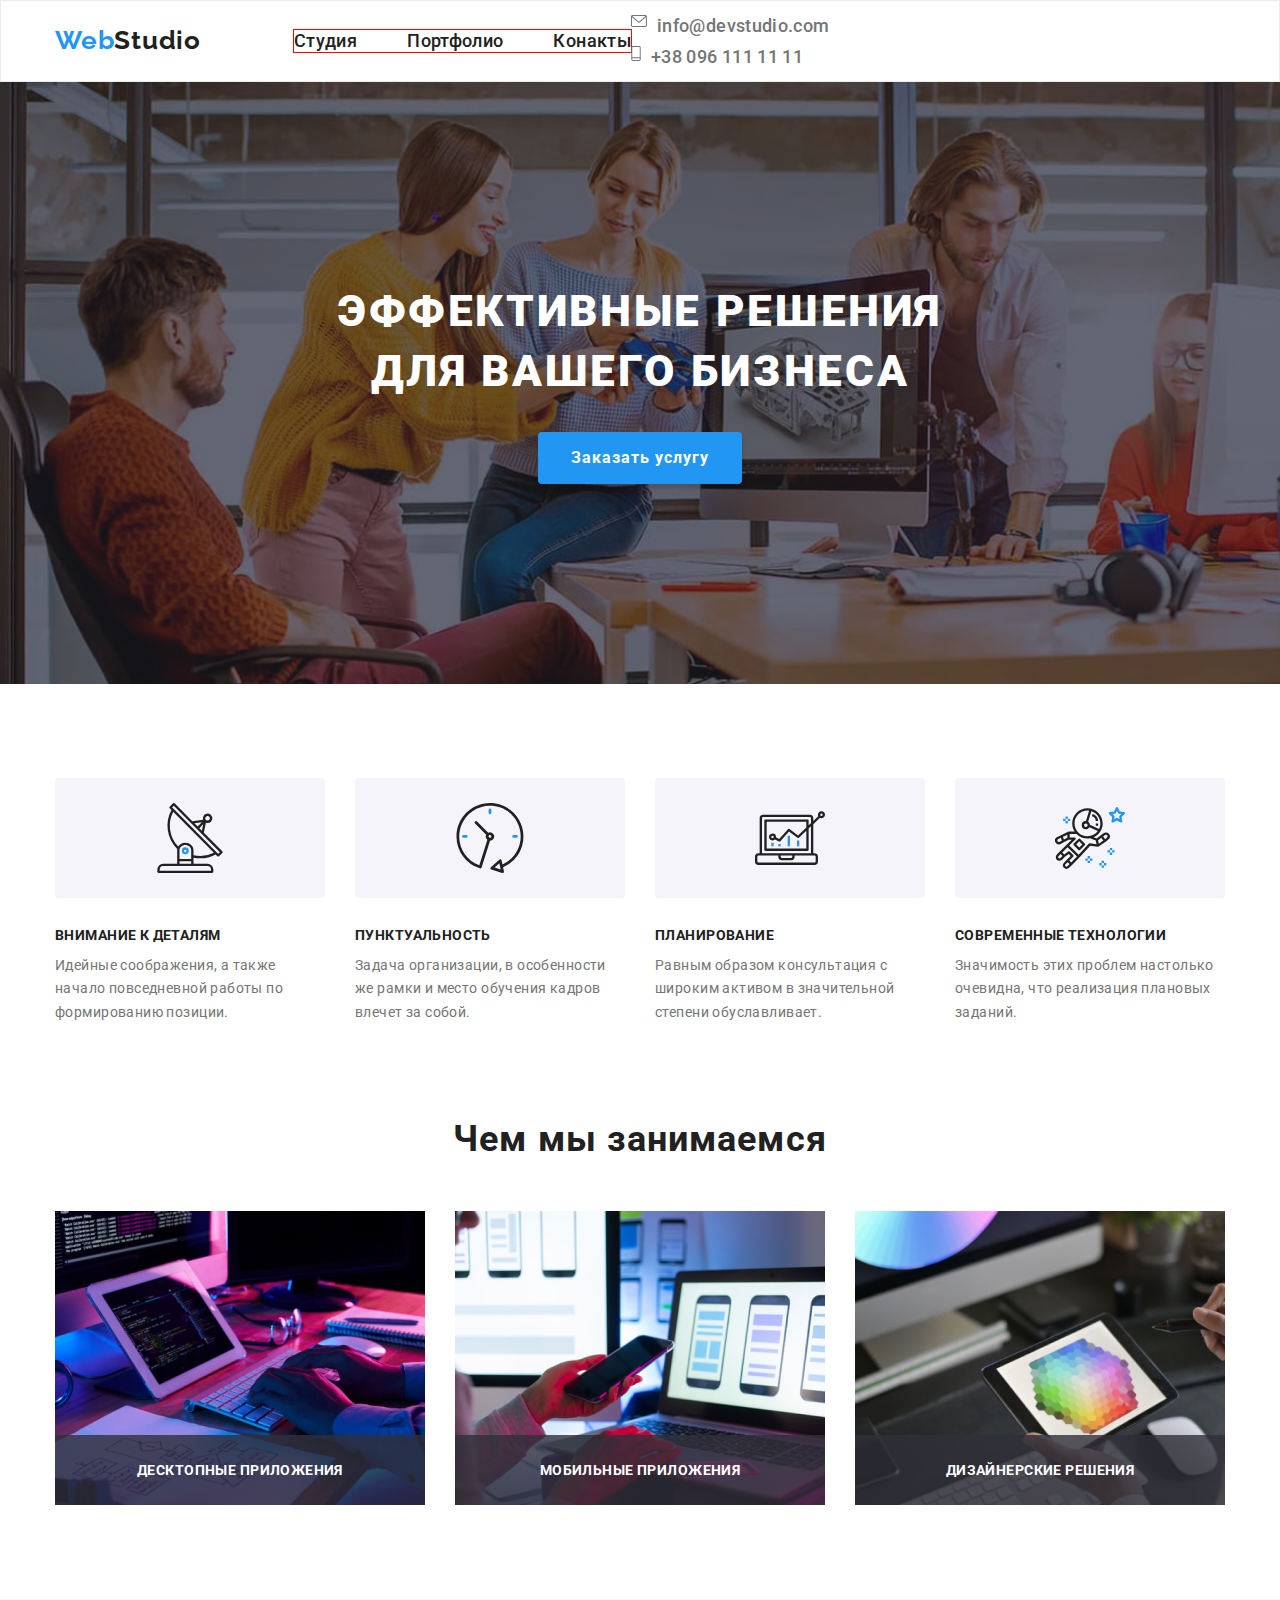
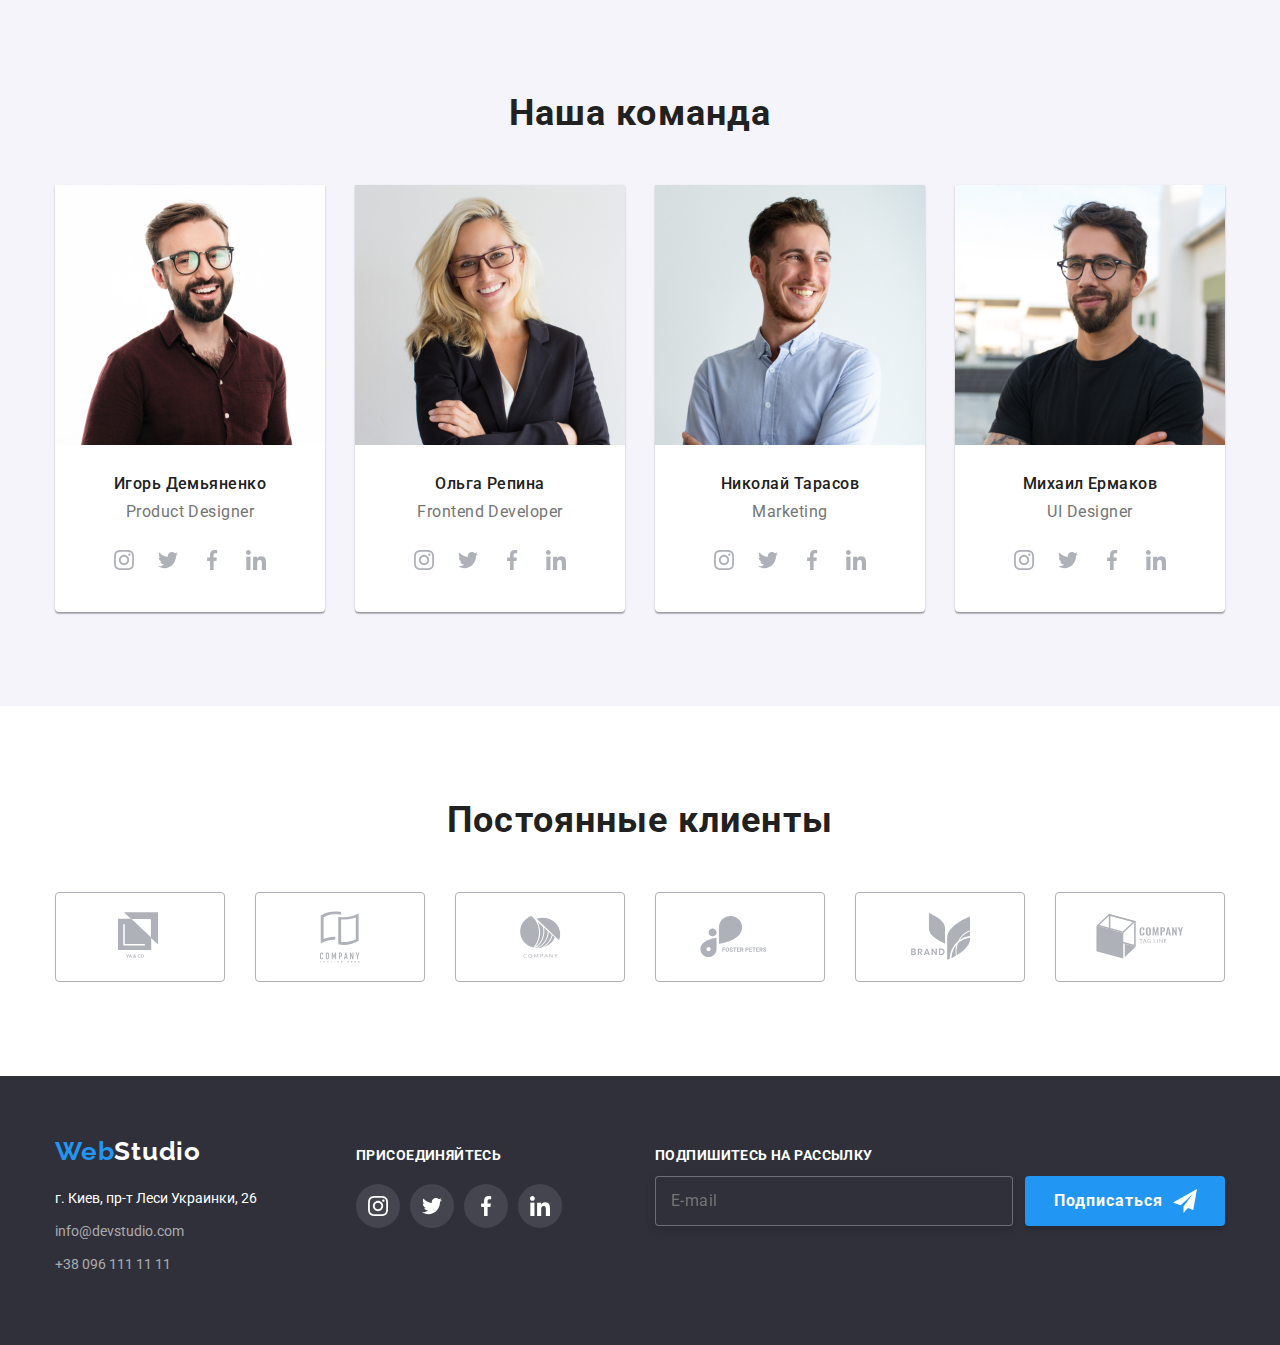
==== commit 72940c0a: "s" ====
--- a/index.html
+++ b/index.html
@@ -3,7 +3,7 @@
 <head>
     <meta charset="UTF-8">
     <meta name="viewport" content="width=device-width, initial-scale=1.0">
-    <title>08</title>
+    <title>08-07</title>
     <link rel="stylesheet" href="https://cdnjs.cloudflare.com/ajax/libs/modern-normalize/1.0.0/modern-normalize.min.css">
     <link href="https://fonts.googleapis.com/css2?family=Raleway:wght@700&family=Roboto:wght@400;500;700;900&display=swap"
         rel="stylesheet">
@@ -18,8 +18,8 @@
          
           <a class="page-logo link" href="./index.html"><span class="logo-color link">Web</span>Studio</a>
         <div class="menu-container" id="menu-container" data-menu>
+           
             <nav class="main-nav">
-                
              <!--Навигация на другие страницы-->
             <ul  class="menu-container-list is-open">
                 <li class="menu-container-item">
@@ -351,25 +351,24 @@
     <footer class="footer-title">
         
     <div class="container footer-box">
-    
             <!--ФУТЕР-ЛОГО-->
             <div class="footer-left">
                 <a class="footer-logo link" href="./index.html"><span class="logo-color link">Web</span>Studio</a>
                 <address class="footer-address">
                 <ul>
                     <li>
-                        <a class="footer-address link" href="https://goo.gl/maps/4SZ75eNTT2xGDw7dA">г. Киев, пр-т Леси Украинки, 26</a></address>
+                        <a class="footer-address link" href="https://goo.gl/maps/4SZ75eNTT2xGDw7dA">г. Киев, пр-т Леси Украинки, 26</a>
+                    </address>
                     </li>
                 
                     <li><a class="footer-nav link" href="mailto:info@devstudio.com">info@devstudio.com</a></li>
                     <li><a class="footer-nav link" href="tel:+380961111111">+38 096 111 11 11</a></li>
                 </ul>
-
             </div>
             <!-- Присоединяйтесь -->
             <div class="footer-center">
                 <p class="join">Присоединяйтесь</p>
-    
+
                 <ul class="social-list list">
                     <li class="social-list-item">
                         <a href="#" class="social-list-link">
--- a/css/main.min.css
+++ b/css/main.min.css
@@ -1,2 +1,2 @@
-.visually-hidden{position:absolute !important;clip:rect(1px 1px 1px 1px);clip:rect(1px, 1px, 1px, 1px);padding:0 !important;border:0 !important;height:1px !important;width:1px !important;overflow:hidden}:root{--primary-text-color: #757575;--title-text-color: #212121;--accent-color: #2196f3;--primary-bg-color: #ffffff;--second-bg-color: #f5f4fa;--third-bg-color: #2f303a}html{box-sizing:border-box}*,*::before,*::after{box-sizing:inherit}body{font-family:"Roboto", sans-serif;font-weight:400;background-color:var(--primary-bg-color);color:var(--primary-text-color)}input{font-family:inherit}h1,h2,h3,h4,h5,h6,body,ul,li,p{padding:0;margin:0;list-style:none;border:none}h1{letter-spacing:0.06em}h2,h3{letter-spacing:0.03em}p{letter-spacing:0.03em}.link{text-decoration:none;padding:0;margin:0}img{display:block;max-width:100%;height:auto}.container{padding:0 15px;margin:0 auto}@media screen and (min-width: 320px) and (max-width: 767px){.container{width:100%;max-width:480px}}@media screen and (min-width: 768px) and (max-width: 1199px){.container{width:100%;max-width:768px}}@media screen and (min-width: 1200px){.container{width:100%;max-width:1200px}}.backdrop{position:fixed;left:0;top:0;z-index:100;width:100%;height:100%;background-color:rgba(0,0,0,0.2);overflow-y:scroll}.backdrop.is-hidden{transition:all 250ms cubic-bezier(0.4, 0, 0.2, 1) 250ms}.is-hidden{opacity:0;pointer-events:none}.modal{position:absolute;padding:40px;top:50%;left:50%;box-sizing:border-box;transform:translate(-50%, -50%) scale(1);transition:transform 250ms cubic-bezier(0.4, 0, 0.2, 1) 250ms;width:528px;min-height:581px;background-color:var(--primary-bg-color);box-shadow:0px 1px 3px rgba(0,0,0,0.12),0px 1px 1px rgba(0,0,0,0.14),0px 2px 1px rgba(0,0,0,0.2);border-radius:4px}.backdrop.is-hidden .modal{transform:translate(-50%, -50%) scale(0);transition:transform 250ms cubic-bezier(0.4, 0, 0.2, 1) 0ms}.modal-close-btn{position:absolute;top:8px;right:8px;width:30px;height:30px;border-radius:50%;background-color:var(--primary-bg-color);border:1px solid rgba(0,0,0,0.1);cursor:pointer;transition:fill 250ms cubic-bezier(0.4, 0, 0.2, 1)}.modal-close-btn:hover{fill:var(--accent-color)}.modal-form{display:flex;flex-direction:column}.modal-form-input-wrapper{position:relative;display:block;margin-top:4px;transition:border-color 250ms cubic-bezier(0.4, 0, 0.2, 1)}.modal-form-field{font-family:Roboto;font-style:400;font-size:12px;line-height:1.16;position:relative;letter-spacing:0.01em;color:var(--primary-text-color);margin-bottom:10px}.user-data{font-family:Roboto;font-style:400;font-weight:700;font-size:20px;line-height:1.15;text-align:center;letter-spacing:0.03em;color:#212121;margin-bottom:12px}.modal-form-icon{position:absolute;left:12px;top:50%;transform:translateY(-50%);display:block;fill:#212121;background-repeat:no-repeat;background-position:center;margin:0;transition:fill 250ms cubic-bezier(0.4, 0, 0.2, 1)}.modal-form-icon:hover{fill:var(--accent-color)}.modal-form-input:focus+.modal-form-icon:hover{fill:var(--accent-color)}.modal-form-input{width:100%;height:40px;border-radius:4px;border:1px solid rgba(33,33,33,0.2);padding-left:42px;cursor:pointer;box-sizing:border-box;margin-top:4px;transition:border-color 250ms cubic-bezier(0.4, 0, 0.2, 1)}.modal-form-input:focus{outline:none;border:1px solid var(--accent-color)}.modal-form-message{width:100%;height:120px;border:1px solid rgba(33,33,33,0.2);border-radius:4px;resize:none;padding:12px 16px;box-sizing:border-box;margin-top:4px;margin-bottom:20px;transition:border-color 250ms cubic-bezier(0.4, 0, 0.2, 1)}.modal-form-message:focus{outline:none;border:1px solid var(--accent-color)}.modal-form-message::placeholder{color:rgba(117,117,117,0.5)}.modal-form-btn{font-family:inherit;font-style:400;font-size:16px;font-weight:700;line-height:1.875;display:block;justify-content:space-between;margin:0 auto;align-items:center;text-align:center;text-decoration:none;letter-spacing:0.06em;width:200px;height:50px;left:700px;top:712px;box-shadow:0px 4px 4px rgba(0,0,0,0.15);border-radius:4px;padding-bottom:10px;padding-top:10px;padding-right:55px;padding-left:55px;color:var(--primary-bg-color);background-color:var(--accent-color);border:1px solid transparent;cursor:pointer;margin-top:30px;transition:background-color 250ms cubic-bezier(0.4, 0, 0.2, 1)}.modal-form-btn:hover,.modal-form-btn:focus{background-color:var(--accent-color);color:var(--primary-bg-color)}.contact-form{text-decoration-skip-ink:none;display:inline-block;color:var(--accent-color)}.contact-form-policy-label{display:flex;align-items:center;font-family:Roboto;font-style:normal;font-size:14px;font-weight:400;line-height:1.714;letter-spacing:0.03em;color:var(--primary-text-color);transition:border-color 250ms cubic-bezier(0.4, 0, 0.2, 1),background-color 250ms cubic-bezier(0.4, 0, 0.2, 1)}.contact-form-policy-label::before{content:"";display:block;width:16px;height:15px;border:2px solid #212121;margin-right:10px}.modal-form-policy:checked+.contact-form-policy-label::before{background-color:var(--accent-color);border:var(--accent-color);background-image:url(../img/check.svg)}.menu-container-link.nav.link{position:relative;display:inline-block}.menu-container-link-action.current::after{opacity:1}.menu-container-link-action::after{content:"";display:inline-block;align-items:center;position:absolute;opacity:0;left:0px;bottom:-8px;width:100%;height:4px;background-color:var(--accent-color);border-radius:2px;transform:scaleX(0);transition:250ms cubic-bezier(0.4, 0, 0.2, 1)}.menu-container-link-action.current{color:var(--accent-color)}.menu-container-link-action:hover::after,.menu-container-link-action:focus:after{transform:scaleX(1)}.header{position:relative;border:1px solid #ececec}.container-main{display:flex;justify-content:space-between;align-items:center;background-color:var(--primary-bg-color)}.menu-btn{display:inline-flex;margin:0px;padding:0px;border:none;background-color:transparent;transition:transform 500ms cubic-bezier(0.4, 0, 0.2, 1) 250ms}@media screen and (min-width: 768px){.menu-btn.is-open{display:none;transition:transform 250ms cubic-bezier(0.4, 0, 0.2, 1) 0ms}}.menu-btn .icon-menu{display:none}.menu-btn.is-open .icon-cross{display:none}.menu-btn.is-open .icon-menu{display:block}.menu-btn{transition:fill 250ms cubic-bezier(0.4, 0, 0.2, 1)}.menu-btn:hover{fill:var(--accent-color)}.menu-container{text-align:center;padding:60px 0;transition:transform 250ms cubic-bezier(0.4, 0, 0.2, 1)}@media screen and (max-width: 767px){.menu-container{background-color:var(--primary-bg-color)}}.menu-container.is-open{display:block;transition:transform 250ms cubic-bezier(0.4, 0, 0.2, 1)}@media screen and (max-width: 767px){.menu-container{display:none;position:absolute;top:100%;left:0;width:100%}}@media screen and (min-width: 768px){.menu-container{display:flex;transition:transform 250ms cubic-bezier(0.4, 0, 0.2, 1)}.menu-container-list{display:flex;justify-content:space-around;align-items:center}}.menu-container-link{display:block;font-family:Roboto;font-style:normal;font-weight:500;font-size:18px;line-height:1.166;letter-spacing:0.02em}.menu-container-link.nav:hover,.menu-container-link.nav:focus{color:var(--accent-color)}@media screen and (max-width: 767px){.menu-container-item:not(:last-child){margin-bottom:40px}}.menu-container-link.nav{color:var(--title-text-color)}.menu-container-link.contacts{color:var(--primary-text-color)}.menu-container-link.navk:hover,.menu-container-link.nav:focus{color:var(--accent-color)}.main-nav{display:block;justify-content:center;align-items:center}@media screen and (min-width: 768px){.main-nav{display:flex;justify-content:space-between;width:544px}}@media screen and (min-width: 320px) and (max-width: 767px){.menu-contacts{margin-top:60px}.menu-mail{margin-bottom:16px}}.contact-item-svg-envelope,.contact-item-svg-Mobile{margin-right:10px;fill:var(--primary-text-color)}@media screen and (min-width: 320px) and (max-width: 767px){.page-logo{display:block;font-family:Raleway;font-style:normal;font-weight:700;font-size:24px;line-height:1.16;letter-spacing:0.03em;color:var(--title-text-color);text-decoration:none;margin-top:16px;margin-bottom:16px}.logo-color{font-family:Raleway;font-style:normal;font-weight:700;font-size:24px;line-height:1.16;letter-spacing:0.03em;color:var(--accent-color);text-align:center}}@media screen and (min-width: 768px){.container-main{display:flex;justify-content:space-between;align-items:center}}@media screen and (min-width: 768px) and (max-width: 1199px){.site-nav{display:flex;margin-left:88px}}@media screen and (min-width: 768px) and (max-width: 1199px){.container-main{display:flex;justify-content:space-between;align-items:center;max-width:768px;height:80px}.page-logo{font-family:Raleway;font-style:normal;font-weight:700;font-size:26px;line-height:1.19;letter-spacing:0.03em;color:var(--title-text-color);text-decoration:none;margin-top:24px;margin-bottom:25px}.logo-color{font-family:Raleway;font-style:normal;font-weight:700;font-size:26px;line-height:1.19;letter-spacing:0.03em;color:var(--accent-color)}.menu-link{position:relative}.site-nav .link{display:block;font-family:Roboto;font-style:normal;font-weight:500;font-size:14px;line-height:1.14;letter-spacing:0.02em;color:var(--title-text-color);text-decoration:none}.site-nav .link:hover,.site-nav .link:focus,.site-nav .link:active,.site-nav .link.current{color:var(--accent-color)}}@media screen and (min-width: 768px){.item:not(:last-child){margin-right:50px}.menu-link.current::before{opacity:1}.menu-link::before{content:"";display:inline-block;align-items:center;position:absolute;opacity:0;left:0px;bottom:-32px;width:100%;height:4px;background-color:var(--accent-color);border-radius:2px}}@media screen and (min-width: 1200px){.header{border-bottom:1px solid #ececec}.container-main{display:flex;justify-content:space-between;align-items:center;background-color:var(--primary-bg-color);height:80px}.main-nav{display:flex;justify-content:space-between;align-items:center}.page-logo{font-family:Raleway;font-style:normal;font-weight:700;font-size:26px;line-height:1.19;letter-spacing:0.03em;color:var(--title-text-color);text-decoration:none;margin-top:24px;margin-bottom:25px}.logo-color{font-family:Raleway;font-style:normal;font-weight:700;font-size:26px;line-height:1.19;letter-spacing:0.03em;color:var(--accent-color)}.site-nav{display:flex;margin-left:93px;border:1px solid transparent;transition:background-color 250ms cubic-bezier(0.4, 0, 0.2, 1)}.site-nav .item+.item{margin-left:50px}.menu-link{position:relative}.menu-link.current::before{opacity:1}.menu-link::before{content:"";display:inline-block;align-items:center;position:absolute;opacity:0;left:0px;bottom:-32px;width:100%;height:4px;background-color:var(--accent-color);border-radius:2px}.site-nav .link{display:block;font-weight:500;font-size:14px;line-height:1.14;letter-spacing:0.02em;color:var(--title-text-color);text-decoration:none}.site-nav .link:hover,.site-nav .link:focus,.site-nav .link:active,.site-nav .link.current{color:var(--accent-color)}}@media screen and (min-width: 320px) and (max-width: 767px){.hero{background-color:var(--third-bg-color);background-image:linear-gradient(rgba(47,48,58,0.4), rgba(47,48,58,0.4)),url("../img/hero_mobile.jpg")}}@media screen and (min-width: 320px) and (max-width: 767px){.hero{background-size:cover;background-repeat:no-repeat;background-position:center;padding-bottom:118px;padding-top:118px}.hero-title{font-family:Roboto;font-style:normal;font-weight:900;font-size:26px;line-height:1.615;text-transform:uppercase;text-align:center;letter-spacing:0.06em;margin:0 auto;margin-bottom:30px;color:var(--primary-bg-color)}}@media screen and (min-width: 450px) and (max-width: 1199px){.hero-title{width:360px}}@media screen and (min-width: 320px) and (max-width: 767px){.hero-button{font-family:"Roboto";font-style:normal;font-weight:700;font-size:16px;line-height:1.875;letter-spacing:0.06em;padding-bottom:10px;padding-top:10px;padding-right:32px;padding-left:32px;display:block;margin:0 auto;text-align:center;text-decoration:none;border:none;cursor:pointer;color:var(--primary-bg-color);background-color:var(--accent-color);box-shadow:0px 4px 4px rgba(0,0,0,0.15);border-radius:4px}}@media screen and (min-width: 480) and (max-width: 1199px){.hero-button{width:136px}}.hero-button .link:hover,.hero-button .link:focus,.hero-button .link:active{color:var(--accent-color)}@media screen and (min-width: 768px) and (max-width: 1199px){.hero{background-size:cover;background-repeat:no-repeat;background-position:center;padding-bottom:118px;padding-top:118px;background-color:var(--third-bg-color);background-image:linear-gradient(rgba(47,48,58,0.4), rgba(47,48,58,0.4)),url("../img/hero_tablet.jpg")}.hero-title{margin:0 auto;font-weight:900;font-size:26px;line-height:1.61;text-align:center;text-transform:uppercase;color:var(--primary-bg-color);letter-spacing:0.06em;margin-bottom:30px}.hero-button{font-family:inherit;font-style:normal;font-weight:700;font-size:16px;line-height:1.87;display:block;margin:0 auto;align-items:center;text-align:center;text-decoration:none;border-radius:4px;letter-spacing:0.06em;padding-bottom:10px;padding-top:10px;padding-right:32px;padding-left:32px;color:var(--primary-bg-color);background-color:var(--accent-color);border:none;box-shadow:0px 4px 4px rgba(0,0,0,0.15);cursor:pointer;transition:background-color 250ms cubic-bezier(0.4, 0, 0.2, 1)}.hero-button .link:hover,.hero-button .link:focus,.hero-button .link:active{color:var(--accent-color)}}@media screen and (min-width: 1200px){.hero{background-repeat:no-repeat;background-size:cover;padding-top:200px;padding-bottom:200px;background-color:var(--third-bg-color);background-image:linear-gradient(to right, rgba(47,48,58,0.4), rgba(47,48,58,0.4)),url("../img/img16.jpg")}.hero-title{font-weight:900;font-size:44px;line-height:1.36;text-align:center;text-transform:uppercase;color:var(--primary-bg-color);letter-spacing:0.06em;margin-bottom:30px}.hero-button{font-family:inherit;font-style:normal;font-weight:700;font-size:16px;line-height:1.87;display:block;margin:0 auto;text-align:center;text-decoration:none;border-radius:4px;letter-spacing:0.06em;padding-bottom:10px;padding-top:10px;padding-right:32px;padding-left:32px;color:var(--primary-bg-color);background-color:var(--accent-color);border:1px solid transparent;box-shadow:0px 4px 4px rgba(0,0,0,0.15);cursor:pointer}.hero-button .link:hover,.hero-button .link:focus,.hero-button .link:active{color:var(--accent-color)}}@media screen and (min-width: 320px) and (max-width: 767px){.features{padding-top:60px;padding-bottom:60px}.features-list{display:block}.features-title{font-family:Roboto;font-style:normal;font-weight:700;font-size:14px;line-height:1.142;margin-bottom:10px;text-align:center;text-transform:uppercase;color:var(--title-text-color)}.features-text{font-size:14px;line-height:1.714;margin-bottom:30px;color:var(--primary-text-color)}}@media screen and (min-width: 320px) and (max-width: 767px){.list-item{width:100%}.feature-item-logo{height:120px;background-color:#f5f4fa;border-radius:4px;margin-bottom:30px;display:flex;align-items:center;justify-content:center}.list-item-Antena .feature-item-logo::before{content:"";background-image:url(../img/antenna.svg);width:70px;height:70px}.list-item-Clock .feature-item-logo::before{background-image:url(../img/clock.svg);content:"";width:70px;height:70px}.list-item-Diagram .feature-item-logo::before{background-image:url(../img/diagram.svg);content:"";width:70px;height:70px}.list-item-Astronaut .feature-item-logo::before{background-image:url(../img/astronaut.svg);content:"";width:70px;height:70px}}@media screen and (min-width: 768px) and (max-width: 1199px){.features{padding-top:60px;padding-bottom:60px}.features-list{display:flex;justify-content:space-between;flex-wrap:wrap}.feature-item-logo{width:354px;height:120px;background-color:#f5f4fa;border-radius:4px;margin-bottom:30px;display:flex;align-items:center;justify-content:center}.features-title{font-style:normal;font-weight:700;font-size:14px;margin-bottom:10px;margin-top:0px;line-height:1.14;text-transform:uppercase;color:var(--title-text-color)}.features-text{font-size:14px;width:270px;line-height:1.71;margin-bottom:30px;color:var(--primary-text-color)}.list-item::before{display:block;content:"";width:270px;height:120px;margin-bottom:30px;background-color:#f5f4fa;background-repeat:no-repeat;background-size:65px 70px;background-position:center;border-radius:4px}.list-item-Antena .feature-item-logo::before{content:"";background-image:url(../img/antenna.svg);width:70px;height:70px}.list-item-Clock .feature-item-logo::before{background-image:url(../img/clock.svg);content:"";width:70px;height:70px}.list-item-Diagram .feature-item-logo::before{background-image:url(../img/diagram.svg);content:"";width:70px;height:70px}.list-item-Astronaut .feature-item-logo::before{background-image:url(../img/astronaut.svg);content:"";width:70px;height:70px}}@media screen and (min-width: 1200px){.feature-item-logo{width:270px;height:120px;background-color:#f5f4fa;border-radius:4px;margin-bottom:30px;display:flex;align-items:center;justify-content:center}.features{padding-top:94px;padding-bottom:94px}.features-list{display:flex;justify-content:space-between}.features-title{font-style:normal;font-weight:700;font-size:14px;margin-bottom:10px;margin-top:0px;line-height:1.14;text-transform:uppercase;color:var(--title-text-color)}.features-text{font-size:14px;width:270px;line-height:1.71;color:var(--primary-text-color)}.list{display:flex;list-style:none}.list-item{width:350px;padding:10px;margin:10px;border-radius:4px;box-shadow:0px 2px 1px rgba(0,0,0,0.2),0px 1px 1px rgba(0,0,0,0.14),0px 1px 3px rgba(0,0,0,0.12)}.list-item::before{display:block;content:"";width:270px;height:120px;margin-bottom:30px;background-color:#f5f4fa;background-repeat:no-repeat;background-size:65px 70px;background-position:center;border-radius:4px}.list-item-Antena .feature-item-logo::before{content:"";background-image:url(../img/antenna.svg);width:70px;height:70px}.list-item-Clock .feature-item-logo::before{background-image:url(../img/clock.svg);content:"";width:70px;height:70px}.list-item-Diagram .feature-item-logo::before{background-image:url(../img/diagram.svg);content:"";width:70px;height:70px}.list-item-Astronaut .feature-item-logo::before{background-image:url(../img/astronaut.svg);content:"";width:70px;height:70px}}@media screen and (min-width: 320px) and (max-width: 1199px){.work{display:none}}@media screen and (min-width: 1200px){.work{padding-bottom:94px}.work-title{font-weight:700;font-size:36px;line-height:1.16;margin-bottom:50px;margin-top:0px;text-align:center;color:var(--title-text-color)}.work-flex{display:flex;justify-content:space-between}.work-flex+.item+.item{margin-left:30px}.work-flex .work-item{position:relative}.work-list{position:relative;left:0;bottom:0;width:100%;display:inline-flex;justify-content:center;align-items:center;position:absolute;max-width:370px;min-height:70px;background:rgba(47,48,58,0.8)}.work-info{width:fit-content;font-style:400;font-weight:700;font-size:14px;line-height:1.14px;text-align:center;letter-spacing:0.03em;text-transform:uppercase;color:var(--primary-bg-color)}}@media screen and (min-width: 320px) and (max-width: 767px){.team{background-color:var(--second-bg-color);padding-top:60px;padding-bottom:60px}.team-title{color:var(--title-text-color);font-weight:700;font-size:28px;line-height:1.17;margin-bottom:30px;text-align:center}.team-flex{display:flex;flex-direction:column}.team-flex-item:not(:last-child){margin-bottom:30px}.team-flex-item{box-shadow:0px 1px 3px rgba(0,0,0,0.12),0px 1px 1px rgba(0,0,0,0.14),0px 2px 1px rgba(0,0,0,0.2);border-radius:0px 0px 4px 4px;background-color:var(--primary-bg-color)}.team-text{font-weight:500;font-size:16px;line-height:1.18;text-align:center;margin-top:30px;margin-bottom:10px;color:var(--title-text-color)}.team-prof{font-size:16px;line-height:1.18;text-align:center;color:var(--primary-text-color);margin-bottom:16px}.icons{padding-bottom:16px;padding-right:32px;padding-left:32px;padding-bottom:30px}.icon-list-link:hover .icon-list-svg,.icon-list-link:focus .icon-list-svg{fill:var(--primary-bg-color)}.icon-list-link:hover,.icon-list-link:focus{background-color:var(--accent-color)}.icon-list-svg{width:20px;height:20px;fill:#afb1b8}.icon-list{display:flex;justify-content:center}.icon-list-link{display:flex;justify-content:center;align-items:center;width:44px;height:44px;border-radius:50px;margin-right:10px;transition:border-color 250ms cubic-bezier(0.4, 0, 0.2, 1)}.icon-list-link:nth-last-child(-n+4){margin-right:0}}@media screen and (min-width: 768px) and (max-width: 1199px){.team{background-color:var(--second-bg-color);padding-top:60px;padding-bottom:60px}.team-title{color:var(--title-text-color);font-weight:700;font-size:28px;line-height:1.17;margin-bottom:30px;text-align:center;align-items:center}.team-flex{display:flex;flex-wrap:wrap;justify-content:space-between}.team-flex-item{box-shadow:0px 1px 3px rgba(0,0,0,0.12),0px 1px 1px rgba(0,0,0,0.14),0px 2px 1px rgba(0,0,0,0.2);border-radius:0px 0px 4px 4px;background-color:var(--primary-bg-color);width:350px}.team-flex-item:nth-child(2n){margin-left:30px}.team-flex-item:not(:nth-last-child(-n+2)){margin-bottom:30px}.team-text{font-size:16px;line-height:1.18;font-weight:500;text-align:center;margin-bottom:10px;color:var(--title-text-color)}.team-prof{font-weight:400;font-size:16px;line-height:1.18;text-align:center;color:var(--primary-text-color);margin-bottom:16px}.icons{padding-top:30px;padding-bottom:24px}.icon-list-link:hover .icon-list-svg,.icon-list-link:focus .icon-list-svg{fill:var(--primary-bg-color)}.icon-list-link:hover,.icon-list-link:focus{background-color:var(--accent-color)}.icon-list-svg{width:20px;height:20px;fill:#afb1b8}.icon-list{display:flex;justify-content:center}.icon-list-link{display:flex;justify-content:center;align-items:center;width:44px;height:44px;border-radius:50px;margin-right:10px;transition:border-color 250ms cubic-bezier(0.4, 0, 0.2, 1)}.icon-list-link:nth-last-child(-n+4){margin-right:0}}@media screen and (min-width: 1200px){.team{background-color:var(--second-bg-color);padding-bottom:94px}.team-title{color:var(--title-text-color);font-weight:700;font-size:36px;line-height:1.16;text-align:center;padding-bottom:50px;padding-top:94px}.team-flex{display:flex;justify-content:space-between}.team-flex-item{box-shadow:0px 1px 3px rgba(0,0,0,0.12),0px 1px 1px rgba(0,0,0,0.14),0px 2px 1px rgba(0,0,0,0.2);border-radius:0px 0px 4px 4px;background-color:var(--primary-bg-color);width:270px}.team-text{color:var(--title-text-color);font-size:16px;line-height:1.16;font-weight:500;text-align:center;margin-top:30px;margin-bottom:10px}.team-prof{font-size:16px;line-height:1.16;text-align:center;color:var(--primary-text-color);margin-bottom:16px}.icons{padding-bottom:16px;padding-right:32px;padding-left:32px;padding-bottom:30px}.icon-list-link:hover .icon-list-svg,.icon-list-link:focus .icon-list-svg{fill:var(--primary-bg-color)}.icon-list-link:hover,.icon-list-link:focus{background-color:var(--accent-color)}.icon-list-svg{width:20px;height:20px;fill:#afb1b8}.icon-list{display:flex;justify-content:center}.icon-list-link{display:flex;justify-content:center;align-items:center;width:44px;height:44px;border-radius:50px;margin-right:10px;transition:border-color 250ms cubic-bezier(0.4, 0, 0.2, 1)}.icon-list-link:nth-last-child(-n+4){margin-right:0}}@media screen and (min-width: 320px) and (max-width: 767px){.client{display:flex;flex-wrap:wrap;padding-bottom:60px;padding-top:60px}.client-title{font-weight:700;font-size:28px;line-height:1.17;margin-bottom:30px;text-align:center;color:var(--title-text-color)}.client-list{display:flex;flex-wrap:wrap;cursor:pointer}.client-item{width:210px;height:90px}.client-item:nth-child(2n){margin-left:30px}.client-item:not(:nth-last-child(-n+2)){margin-bottom:30px}.client-link{display:flex;align-items:center;justify-content:center;width:210px;height:90px;border:1px solid #afb1b8;border-radius:4px;fill:#afb1b8;cursor:pointer;transition:border-color 250ms cubic-bezier(0.4, 0, 0.2, 1);transition:250ms cubic-bezier(0.4, 0, 0.2, 1)}.client-svg{transition:fill 250ms cubic-bezier(0.4, 0, 0.2, 1)}.client-link:hover,.client-link:focus{fill:var(--accent-color)}.client-link:hover{border-color:var(--accent-color)}}@media screen and (min-width: 768px) and (max-width: 1199px){.client{display:flex;flex-wrap:wrap;padding-bottom:60px;padding-top:60px}.client-title{font-weight:700;font-size:28px;line-height:1.17;margin-bottom:30px;text-align:center;color:var(--title-text-color)}.client-list{display:flex;flex-wrap:wrap;cursor:pointer}.client-item{width:210px;height:90px}.client-item:not(:nth-last-child(-n+3)){margin-bottom:30px}.client-item:nth-child(3n+2){margin-right:30px;margin-left:30px}.client-link{display:flex;align-items:center;justify-content:center;width:100%;height:100%;width:210px;height:90px;border:1px solid #afb1b8;border-radius:4px;fill:#afb1b8;cursor:pointer;transition:border-color 250ms cubic-bezier(0.4, 0, 0.2, 1);transition:250ms cubic-bezier(0.4, 0, 0.2, 1)}.client-svg{transition:fill 250ms cubic-bezier(0.4, 0, 0.2, 1)}.client-link:hover,.client-link:focus{fill:var(--accent-color)}.client-link:hover{border-color:var(--accent-color)}}@media screen and (min-width: 1200px){.client{padding-bottom:94px;padding-top:94px}.client-title{font-weight:700;font-size:36px;line-height:1.16;margin-bottom:50px;text-align:center;color:var(--title-text-color)}.client-list{display:flex;justify-content:space-between;cursor:pointer}.client-item{width:170px;height:90px}.client-link{display:flex;justify-content:center;align-items:center;width:170px;height:90px;border:1px solid #afb1b8;box-sizing:border-box;border-radius:4px;fill:#afb1b8;transition:border-color 250ms cubic-bezier(0.4, 0, 0.2, 1)}.client-link:hover,.client-link:focus{fill:var(--accent-color)}.client-link:hover:hover,.client-link:focus:hover{border-color:var(--accent-color)}.client-svg{transition:fill 250ms cubic-bezier(0.4, 0, 0.2, 1)}}@media screen and (min-width: 320px) and (max-width: 767px){.footer-title{padding-top:60px;padding-bottom:60px;background-color:var(--third-bg-color)}.footer-box{display:block;flex-direction:column;align-items:center}.footer-logo{display:block;font-family:Raleway;font-style:normal;font-weight:700;text-align:center;letter-spacing:0.03em;font-size:24px;line-height:1.16;color:var(--primary-bg-color);text-decoration:none;margin-bottom:20px}.logo-color{color:var(--accent-color)}.footer-address{font-family:Roboto;font-style:normal;font-weight:400;font-size:14px;line-height:1.71;letter-spacing:0.03em;text-align:center;color:var(--primary-bg-color)}.footer-address link{margin-bottom:8px}.footer-nav:not(:last-child){margin-bottom:8px}.footer-nav{display:block;font-family:Roboto;font-style:normal;font-weight:400;font-size:14px;line-height:1.71;letter-spacing:0.03em;text-align:center;color:rgba(255,255,255,0.6)}.footer-center{margin-top:60px}.join{font-weight:700;font-style:400;font-size:14px;line-height:1.14;letter-spacing:0.03em;text-align:center;letter-spacing:0.03em;text-transform:uppercase;color:var(--primary-bg-color);margin-bottom:20px}.social-list{display:flex;justify-content:center;margin-bottom:60px}.social-list-item:not(:last-child){margin-right:10px}.social-list-link{display:flex;justify-content:center;align-items:center;width:44px;height:44px;border-radius:50px;background:rgba(255,255,255,0.1);transition:fill 250ms cubic-bezier(0.4, 0, 0.2, 1)}.social-list-svg{width:20px;height:20px;transition:fill 250ms cubic-bezier(0.4, 0, 0.2, 1)}.social-list-svg{fill:var(--primary-bg-color)}.social-list-link:hover{background-color:var(--accent-color)}.footer-mail{width:100%}.footer-mail-box{display:flex;flex-wrap:wrap}.footer-social-title{display:flex;flex-direction:row;align-items:center;flex-direction:column;font-style:400;font-weight:700;font-size:14px;line-height:1.14px;letter-spacing:0.03em;text-transform:uppercase;margin-bottom:20px;color:var(--primary-bg-color)}.footer-mail-input{display:flex;align-items:center;justify-content:center;font-family:"Roboto";font-style:normal;font-weight:normal;font-size:16px;line-height:1.25;letter-spacing:0.03em;border:1px solid rgba(255,255,255,0.3);box-sizing:border-box;filter:drop-shadow(0px 4px 4px rgba(0,0,0,0.15));border-radius:4px;width:450px;height:50px;padding:16px 15px;margin-bottom:20px;background-color:#2f303a;color:rgba(255,255,255,0.6)}.footer-mail-btn{display:block;font-family:"Roboto";font-style:400;font-weight:700;font-size:16px;line-height:1.87;letter-spacing:0.06em;width:200px;color:var(--primary-bg-color);background:var(--accent-color);box-shadow:0px 4px 4px rgba(0,0,0,0.15);border-radius:4px;padding:10px 62px 10px 29px;align-items:center;text-align:center;margin:auto;border:none;background-image:url("../img/send.png");background-repeat:no-repeat;background-position:center right 28px;cursor:pointer}}@media screen and (min-width: 768px) and (max-width: 1199px){.footer-title{padding-top:60px;padding-bottom:60px;background-color:var(--third-bg-color)}.footer-tablet-container{display:flex;justify-content:space-between;align-items:baseline;margin-bottom:60px}.footer-left{align-items:center;margin-left:61px}.footer-address{font-family:Roboto;font-style:normal;font-weight:400;font-size:14px;line-height:1.71;letter-spacing:0.03em;text-align:center;color:var(--primary-bg-color)}.footer-address link{margin-bottom:8px}.footer-nav:not(:last-child){margin-bottom:8px}.footer-nav{display:block;font-family:Roboto;font-style:normal;font-weight:400;font-size:14px;line-height:1.71;letter-spacing:0.03em;text-align:center;color:rgba(255,255,255,0.6)}.footer-center{margin-left:165px;margin-top:5px;margin-right:89px}.join{font-weight:700;font-style:400;font-size:14px;line-height:1.14;letter-spacing:0.03em;text-align:center;letter-spacing:0.03em;text-transform:uppercase;color:var(--primary-bg-color);margin-bottom:20px}.social-list{display:flex;justify-content:center;margin-bottom:60px}.social-list-item:not(:last-child){margin-right:10px}.social-list-link{display:flex;justify-content:center;align-items:center;width:44px;height:44px;border-radius:50px;background:rgba(255,255,255,0.1);transition:fill 250ms cubic-bezier(0.4, 0, 0.2, 1)}.social-list-svg{width:20px;height:20px;transition:fill 250ms cubic-bezier(0.4, 0, 0.2, 1)}.social-list-svg{fill:var(--primary-bg-color)}.social-list-link:hover{background-color:var(--accent-color)}.footer-mail{width:100%}.footer-mail-box{display:flex;flex-direction:column;align-items:center}.footer-social-title{text-align:center;font-style:400;font-weight:700;font-size:14px;line-height:1.14px;letter-spacing:0.03em;text-transform:uppercase;margin-bottom:20px;color:var(--primary-bg-color)}.footer-mail-input{display:flex;align-items:center;justify-content:center;font-family:"Roboto";font-style:normal;font-weight:normal;font-size:16px;line-height:1.25;letter-spacing:0.03em;border:1px solid rgba(255,255,255,0.3);box-sizing:border-box;filter:drop-shadow(0px 4px 4px rgba(0,0,0,0.15));border-radius:4px;width:450px;height:50px;padding:16px 15px;margin-bottom:20px;background-color:#2f303a;color:rgba(255,255,255,0.6)}.footer-mail-btn{display:block;font-family:"Roboto";font-style:400;font-weight:700;font-size:16px;line-height:1.87;letter-spacing:0.06em;width:200px;color:var(--primary-bg-color);background:var(--accent-color);box-shadow:0px 4px 4px rgba(0,0,0,0.15);border-radius:4px;padding:10px 62px 10px 29px;align-items:center;text-align:center;border:none;background-image:url("../img/send.png");background-repeat:no-repeat;background-position:center right 28px;cursor:pointer}}@media screen and (min-width: 1200px){.footer-title{padding-top:60px;padding-bottom:60px;background-color:var(--third-bg-color)}.footer-box{display:flex;align-items:baseline}.footer-left{display:flex;flex-direction:column;width:231px;margin-right:70px}.footer-center{display:flex;flex-direction:column;margin-top:12px}.join{font-weight:700;font-style:400;font-size:14px;line-height:1.14;letter-spacing:0.03em;text-transform:uppercase;margin-bottom:20px;color:var(--primary-bg-color);background:var(--third-bg-color)}.social-list{display:flex;justify-content:space-between}.social-list-item:not(:last-child){margin-right:10px}.social-list-link{display:flex;justify-content:center;align-items:center;width:44px;height:44px;border-radius:50px;background:rgba(255,255,255,0.1);transition:fill 250ms cubic-bezier(0.4, 0, 0.2, 1)}.social-list-link:hover{background-color:var(--accent-color)}.social-list-svg{width:20px;height:20px;transition:fill 250ms cubic-bezier(0.4, 0, 0.2, 1)}.social-list-svg{fill:var(--primary-bg-color)}.social-list-link:hover,.social-list-link:focus{background-color:var(--accent-color)}.footer-logo{display:block;font-family:Raleway;font-style:normal;font-weight:700;letter-spacing:0.03em;font-size:26px;line-height:1.19;color:var(--primary-bg-color);text-decoration:none;margin-bottom:20px}}@media screen and (min-width: 1200px) and (min-width: 1200px){.footer-logo{font-size:26px;line-height:1.192}}@media screen and (min-width: 1200px){.logo-color{color:var(--accent-color)}.footer-address{font-family:Roboto;font-style:normal;font-weight:400;font-size:14px;line-height:1.71;margin-bottom:9px;color:var(--primary-bg-color)}.footer-nav{font-family:Roboto;font-style:normal;font-weight:400;font-size:14px;line-height:1.71;display:block;margin-bottom:9px;color:rgba(255,255,255,0.6)}.footer-mail{display:flex;flex-direction:column;margin-left:93px}.footer-social-title{font-style:400;font-weight:700;font-size:14px;line-height:1.14px;letter-spacing:0.03em;text-transform:uppercase;margin-bottom:20px;color:var(--primary-bg-color)}.footer-mail-box{display:flex;justify-content:flex-end}.footer-mail-input{font-family:"Roboto";font-style:normal;font-weight:normal;font-size:16px;line-height:1.25;letter-spacing:0.03em;border:1px solid rgba(255,255,255,0.3);box-sizing:border-box;filter:drop-shadow(0px 4px 4px rgba(0,0,0,0.15));border-radius:4px;width:358px;height:50px;padding:16px 15px;background-color:#2f303a;color:rgba(255,255,255,0.6)}.footer-mail-btn{display:block;font-family:"Roboto";font-style:400;font-weight:700;font-size:16px;line-height:1.87;letter-spacing:0.06em;width:200px;color:var(--primary-bg-color);background:var(--accent-color);box-shadow:0px 4px 4px rgba(0,0,0,0.15);border-radius:4px;padding:10px 62px 10px 29px;border:none;background-image:url("../img/send.png");background-repeat:no-repeat;background-position:center right 28px;cursor:pointer;margin-left:12px}}
+.visually-hidden{position:absolute !important;clip:rect(1px 1px 1px 1px);clip:rect(1px, 1px, 1px, 1px);padding:0 !important;border:0 !important;height:1px !important;width:1px !important;overflow:hidden}:root{--primary-text-color: #757575;--title-text-color: #212121;--accent-color: #2196f3;--primary-bg-color: #ffffff;--second-bg-color: #f5f4fa;--third-bg-color: #2f303a}html{box-sizing:border-box}*,*::before,*::after{box-sizing:inherit}body{font-family:"Roboto", sans-serif;font-weight:400;background-color:var(--primary-bg-color);color:var(--primary-text-color)}input{font-family:inherit}h1,h2,h3,h4,h5,h6,body,ul,li,p{padding:0;margin:0;list-style:none;border:none}h1{letter-spacing:0.06em}h2,h3{letter-spacing:0.03em}p{letter-spacing:0.03em}.link{text-decoration:none;padding:0;margin:0}img{display:block;max-width:100%;height:auto}.container{padding:0 15px;margin:0 auto}@media screen and (min-width: 320px) and (max-width: 767px){.container{width:100%;max-width:480px}}@media screen and (min-width: 768px) and (max-width: 1199px){.container{width:100%;max-width:768px}}@media screen and (min-width: 1200px){.container{width:100%;max-width:1200px}}.backdrop{position:fixed;left:0;top:0;z-index:100;width:100%;height:100%;background-color:rgba(0,0,0,0.2);overflow-y:scroll}.backdrop.is-hidden{transition:all 250ms cubic-bezier(0.4, 0, 0.2, 1) 250ms}.is-hidden{opacity:0;pointer-events:none}.modal{position:absolute;padding:40px;top:50%;left:50%;box-sizing:border-box;transform:translate(-50%, -50%) scale(1);transition:transform 250ms cubic-bezier(0.4, 0, 0.2, 1) 250ms;width:528px;min-height:581px;background-color:var(--primary-bg-color);box-shadow:0px 1px 3px rgba(0,0,0,0.12),0px 1px 1px rgba(0,0,0,0.14),0px 2px 1px rgba(0,0,0,0.2);border-radius:4px}.backdrop.is-hidden .modal{transform:translate(-50%, -50%) scale(0);transition:transform 250ms cubic-bezier(0.4, 0, 0.2, 1) 0ms}.modal-close-btn{position:absolute;top:8px;right:8px;width:30px;height:30px;border-radius:50%;background-color:var(--primary-bg-color);border:1px solid rgba(0,0,0,0.1);cursor:pointer;transition:fill 250ms cubic-bezier(0.4, 0, 0.2, 1)}.modal-close-btn:hover{fill:var(--accent-color)}.modal-form{display:flex;flex-direction:column}.modal-form-input-wrapper{position:relative;display:block;margin-top:4px;transition:border-color 250ms cubic-bezier(0.4, 0, 0.2, 1)}.modal-form-field{font-family:Roboto;font-style:400;font-size:12px;line-height:1.16;position:relative;letter-spacing:0.01em;color:var(--primary-text-color);margin-bottom:10px}.user-data{font-family:Roboto;font-style:400;font-weight:700;font-size:20px;line-height:1.15;text-align:center;letter-spacing:0.03em;color:#212121;margin-bottom:12px}.modal-form-icon{position:absolute;left:12px;top:50%;transform:translateY(-50%);display:block;fill:#212121;background-repeat:no-repeat;background-position:center;margin:0;transition:fill 250ms cubic-bezier(0.4, 0, 0.2, 1)}.modal-form-icon:hover{fill:var(--accent-color)}.modal-form-input:focus+.modal-form-icon:hover{fill:var(--accent-color)}.modal-form-input{width:100%;height:40px;border-radius:4px;border:1px solid rgba(33,33,33,0.2);padding-left:42px;cursor:pointer;box-sizing:border-box;margin-top:4px;transition:border-color 250ms cubic-bezier(0.4, 0, 0.2, 1)}.modal-form-input:focus{outline:none;border:1px solid var(--accent-color)}.modal-form-message{width:100%;height:120px;border:1px solid rgba(33,33,33,0.2);border-radius:4px;resize:none;padding:12px 16px;box-sizing:border-box;margin-top:4px;margin-bottom:20px;transition:border-color 250ms cubic-bezier(0.4, 0, 0.2, 1)}.modal-form-message:focus{outline:none;border:1px solid var(--accent-color)}.modal-form-message::placeholder{color:rgba(117,117,117,0.5)}.modal-form-btn{font-family:inherit;font-style:400;font-size:16px;font-weight:700;line-height:1.875;display:block;justify-content:space-between;margin:0 auto;align-items:center;text-align:center;text-decoration:none;letter-spacing:0.06em;width:200px;height:50px;left:700px;top:712px;box-shadow:0px 4px 4px rgba(0,0,0,0.15);border-radius:4px;padding-bottom:10px;padding-top:10px;padding-right:55px;padding-left:55px;color:var(--primary-bg-color);background-color:var(--accent-color);border:1px solid transparent;cursor:pointer;margin-top:30px;transition:background-color 250ms cubic-bezier(0.4, 0, 0.2, 1)}.modal-form-btn:hover,.modal-form-btn:focus{background-color:var(--accent-color);color:var(--primary-bg-color)}.contact-form{text-decoration-skip-ink:none;display:inline-block;color:var(--accent-color)}.contact-form-policy-label{display:flex;align-items:center;font-family:Roboto;font-style:normal;font-size:14px;font-weight:400;line-height:1.714;letter-spacing:0.03em;color:var(--primary-text-color);transition:border-color 250ms cubic-bezier(0.4, 0, 0.2, 1),background-color 250ms cubic-bezier(0.4, 0, 0.2, 1)}.contact-form-policy-label::before{content:"";display:block;width:16px;height:15px;border:2px solid #212121;margin-right:10px}.modal-form-policy:checked+.contact-form-policy-label::before{background-color:var(--accent-color);border:var(--accent-color);background-image:url(../img/check.svg)}.menu-container-link.nav.link{position:relative;display:inline-block}.menu-container-link-action.current::after{opacity:1}.menu-container-link-action::after{content:"";display:inline-block;align-items:center;position:absolute;opacity:0;left:0px;bottom:-8px;width:100%;height:4px;background-color:var(--accent-color);border-radius:2px;transform:scaleX(0);transition:250ms cubic-bezier(0.4, 0, 0.2, 1)}.menu-container-link-action.current{color:var(--accent-color)}.menu-container-link-action:hover::after,.menu-container-link-action:focus:after{transform:scaleX(1)}.header{position:relative;border:1px solid #ececec;border-bottom:1px solid #ececec}@media screen and (min-width: 320px) and (max-width: 1199px){.container-main{display:flex;justify-content:space-between;align-items:center}}@media screen and (min-width: 1200px){.container-main{display:flex;align-items:center;height:80px}}.menu-btn{display:inline-flex;margin:0px;padding:0px;border:none;background-color:transparent;transition:transform 500ms cubic-bezier(0.4, 0, 0.2, 1) 250ms}@media screen and (min-width: 768px){.menu-btn.is-open{display:none;transition:transform 250ms cubic-bezier(0.4, 0, 0.2, 1) 0ms}}.menu-btn .icon-menu{display:none}.menu-btn.is-open .icon-cross{display:none}.menu-btn.is-open .icon-menu{display:block}.menu-btn{transition:fill 250ms cubic-bezier(0.4, 0, 0.2, 1)}.menu-btn:hover{fill:var(--accent-color)}.menu-container{text-align:center;padding:60px 0;transition:transform 250ms cubic-bezier(0.4, 0, 0.2, 1)}@media screen and (max-width: 767px){.menu-container{background-color:var(--primary-bg-color)}}.menu-container.is-open{display:block;transition:transform 250ms cubic-bezier(0.4, 0, 0.2, 1)}@media screen and (max-width: 767px){.menu-container{display:none;position:absolute;top:100%;left:0;width:100%}}@media screen and (min-width: 768px){.menu-container{display:flex;transition:transform 250ms cubic-bezier(0.4, 0, 0.2, 1)}}@media screen and (min-width: 768px) and (min-width: 1200px){.main-nav{display:flex;align-items:center}}@media screen and (min-width: 768px){.menu-container-list{display:flex}}@media screen and (min-width: 768px) and (min-width: 1200px){.menu-container-list{outline:1px solid red;display:flex;margin-left:93px;transition:background-color 250ms cubic-bezier(0.4, 0, 0.2, 1)}}@media screen and (max-width: 767px){.menu-container-item:not(:last-child){margin-bottom:40px}}@media screen and (min-width: 768px){.menu-container-item:not(:last-child){margin-right:50px}}.menu-container-link{display:block;font-family:Roboto;font-style:normal;font-weight:500;font-size:14px;line-height:1.142;letter-spacing:0.02em}@media screen and (min-width: 1200px){.menu-container-link{display:flex;font-size:18px;line-height:1.166;transition:transform 250ms cubic-bezier(0.4, 0, 0.2, 1)}}.menu-container-link.nav:hover,.menu-container-link.nav:focus{color:var(--accent-color)}.menu-container-link.contacts:hover,.menu-container-link.contacts:focus{color:var(--accent-color)}.contact-item-svg-envelope:hover,.contact-item-svg-Mobile:hover,.contact-item-svg-envelope:focus,.contact-item-svg-Mobile:focus{fill:var(--accent-color)}.contact-item-svg-envelope{transition:fill 250ms cubic-bezier(0.4, 0, 0.2, 1)}.contact-item-svg-Mobile{transition:fill 250ms cubic-bezier(0.4, 0, 0.2, 1)}.menu-container-link.nav{color:var(--title-text-color)}.menu-container-link.contacts{color:var(--primary-text-color)}.contact-item-svg-envelope,.contact-item-svg-Mobile{margin-right:10px;fill:var(--primary-text-color)}.main-nav{display:block;justify-content:center;align-items:center}@media screen and (min-width: 768px){.main-nav{display:flex;justify-content:space-between;align-items:center;width:544px}}.menu-contacts{display:block;flex-wrap:wrap;cursor:pointer;transition:250ms cubic-bezier(0.4, 0, 0.2, 1)}@media screen and (min-width: 320px) and (max-width: 767px){.menu-contacts{margin-top:60px}}@media screen and (min-width: 320px) and (max-width: 767px){.menu-mail{margin-bottom:16px}}@media screen and (min-width: 768px) and (max-width: 1999px){.menu-mail{margin-bottom:10px}}@media screen and (min-width: 320px) and (max-width: 1999px){.page-logo{display:block;font-family:Raleway;font-style:normal;font-weight:700;font-size:24px;line-height:1.16;letter-spacing:0.03em;color:var(--title-text-color);text-decoration:none;margin-top:16px;margin-bottom:16px}.logo-color{font-family:Raleway;font-style:normal;font-weight:700;font-size:24px;line-height:1.16;letter-spacing:0.03em;color:var(--accent-color);text-align:center}}.page-logo{font-family:Raleway;font-style:normal;font-weight:700;font-size:26px;line-height:1.19;letter-spacing:0.03em;color:var(--title-text-color);text-decoration:none;margin-top:24px;margin-bottom:25px}.logo-color{font-family:Raleway;font-style:normal;font-weight:700;font-size:26px;line-height:1.19;letter-spacing:0.03em;color:var(--accent-color)}@media screen and (min-width: 320px) and (max-width: 767px){.hero{background-color:var(--third-bg-color);background-image:linear-gradient(rgba(47,48,58,0.4), rgba(47,48,58,0.4)),url("../img/hero_mobile.jpg")}}@media screen and (min-width: 320px) and (max-width: 767px){.hero{background-size:cover;background-repeat:no-repeat;background-position:center;padding-bottom:118px;padding-top:118px}.hero-title{font-family:Roboto;font-style:normal;font-weight:900;font-size:26px;line-height:1.615;text-transform:uppercase;text-align:center;letter-spacing:0.06em;margin:0 auto;margin-bottom:30px;color:var(--primary-bg-color)}}@media screen and (min-width: 450px) and (max-width: 1199px){.hero-title{width:360px}}@media screen and (min-width: 320px) and (max-width: 767px){.hero-button{font-family:"Roboto";font-style:normal;font-weight:700;font-size:16px;line-height:1.875;letter-spacing:0.06em;padding-bottom:10px;padding-top:10px;padding-right:32px;padding-left:32px;display:block;margin:0 auto;text-align:center;text-decoration:none;border:none;cursor:pointer;color:var(--primary-bg-color);background-color:var(--accent-color);box-shadow:0px 4px 4px rgba(0,0,0,0.15);border-radius:4px}}@media screen and (min-width: 480) and (max-width: 1199px){.hero-button{width:136px}}.hero-button .link:hover,.hero-button .link:focus,.hero-button .link:active{color:var(--accent-color)}@media screen and (min-width: 768px) and (max-width: 1199px){.hero{background-size:cover;background-repeat:no-repeat;background-position:center;padding-bottom:118px;padding-top:118px;background-color:var(--third-bg-color);background-image:linear-gradient(rgba(47,48,58,0.4), rgba(47,48,58,0.4)),url("../img/hero_tablet.jpg")}.hero-title{margin:0 auto;font-weight:900;font-size:26px;line-height:1.61;text-align:center;text-transform:uppercase;color:var(--primary-bg-color);letter-spacing:0.06em;margin-bottom:30px}.hero-button{font-family:inherit;font-style:normal;font-weight:700;font-size:16px;line-height:1.87;display:block;margin:0 auto;align-items:center;text-align:center;text-decoration:none;border-radius:4px;letter-spacing:0.06em;padding-bottom:10px;padding-top:10px;padding-right:32px;padding-left:32px;color:var(--primary-bg-color);background-color:var(--accent-color);border:none;box-shadow:0px 4px 4px rgba(0,0,0,0.15);cursor:pointer;transition:background-color 250ms cubic-bezier(0.4, 0, 0.2, 1)}.hero-button .link:hover,.hero-button .link:focus,.hero-button .link:active{color:var(--accent-color)}}@media screen and (min-width: 1200px){.hero{background-repeat:no-repeat;background-size:cover;padding-top:200px;padding-bottom:200px;background-color:var(--third-bg-color);background-image:linear-gradient(to right, rgba(47,48,58,0.4), rgba(47,48,58,0.4)),url("../img/img16.jpg")}.hero-title{font-weight:900;font-size:44px;line-height:1.36;text-align:center;text-transform:uppercase;color:var(--primary-bg-color);letter-spacing:0.06em;margin-bottom:30px}.hero-button{font-family:inherit;font-style:normal;font-weight:700;font-size:16px;line-height:1.87;display:block;margin:0 auto;text-align:center;text-decoration:none;border-radius:4px;letter-spacing:0.06em;padding-bottom:10px;padding-top:10px;padding-right:32px;padding-left:32px;color:var(--primary-bg-color);background-color:var(--accent-color);border:1px solid transparent;box-shadow:0px 4px 4px rgba(0,0,0,0.15);cursor:pointer}.hero-button .link:hover,.hero-button .link:focus,.hero-button .link:active{color:var(--accent-color)}}@media screen and (min-width: 320px) and (max-width: 767px){.features{padding-top:60px;padding-bottom:60px}.features-list{display:block}.features-title{font-family:Roboto;font-style:normal;font-weight:700;font-size:14px;line-height:1.142;margin-bottom:10px;text-align:center;text-transform:uppercase;color:var(--title-text-color)}.features-text{font-size:14px;line-height:1.714;margin-bottom:30px;color:var(--primary-text-color)}}@media screen and (min-width: 320px) and (max-width: 767px){.list-item{width:100%}.feature-item-logo{height:120px;background-color:#f5f4fa;border-radius:4px;margin-bottom:30px;display:flex;align-items:center;justify-content:center}.list-item-Antena .feature-item-logo::before{content:"";background-image:url(../img/antenna.svg);width:70px;height:70px}.list-item-Clock .feature-item-logo::before{background-image:url(../img/clock.svg);content:"";width:70px;height:70px}.list-item-Diagram .feature-item-logo::before{background-image:url(../img/diagram.svg);content:"";width:70px;height:70px}.list-item-Astronaut .feature-item-logo::before{background-image:url(../img/astronaut.svg);content:"";width:70px;height:70px}}@media screen and (min-width: 768px) and (max-width: 1199px){.features{padding-top:60px;padding-bottom:60px}.features-list{display:flex;justify-content:space-between;flex-wrap:wrap}.feature-item-logo{width:354px;height:120px;background-color:#f5f4fa;border-radius:4px;margin-bottom:30px;display:flex;align-items:center;justify-content:center}.features-title{font-style:normal;font-weight:700;font-size:14px;margin-bottom:10px;margin-top:0px;line-height:1.14;text-transform:uppercase;color:var(--title-text-color)}.features-text{font-size:14px;width:270px;line-height:1.71;margin-bottom:30px;color:var(--primary-text-color)}.list-item::before{display:block;content:"";width:270px;height:120px;margin-bottom:30px;background-color:#f5f4fa;background-repeat:no-repeat;background-size:65px 70px;background-position:center;border-radius:4px}.list-item-Antena .feature-item-logo::before{content:"";background-image:url(../img/antenna.svg);width:70px;height:70px}.list-item-Clock .feature-item-logo::before{background-image:url(../img/clock.svg);content:"";width:70px;height:70px}.list-item-Diagram .feature-item-logo::before{background-image:url(../img/diagram.svg);content:"";width:70px;height:70px}.list-item-Astronaut .feature-item-logo::before{background-image:url(../img/astronaut.svg);content:"";width:70px;height:70px}}@media screen and (min-width: 1200px){.feature-item-logo{width:270px;height:120px;background-color:#f5f4fa;border-radius:4px;margin-bottom:30px;display:flex;align-items:center;justify-content:center}.features{padding-top:94px;padding-bottom:94px}.features-list{display:flex;justify-content:space-between}.features-title{font-style:normal;font-weight:700;font-size:14px;margin-bottom:10px;margin-top:0px;line-height:1.14;text-transform:uppercase;color:var(--title-text-color)}.features-text{font-size:14px;width:270px;line-height:1.71;color:var(--primary-text-color)}.list{display:flex;list-style:none}.list-item{width:350px;padding:10px;margin:10px;border-radius:4px;box-shadow:0px 2px 1px rgba(0,0,0,0.2),0px 1px 1px rgba(0,0,0,0.14),0px 1px 3px rgba(0,0,0,0.12)}.list-item::before{display:block;content:"";width:270px;height:120px;margin-bottom:30px;background-color:#f5f4fa;background-repeat:no-repeat;background-size:65px 70px;background-position:center;border-radius:4px}.list-item-Antena .feature-item-logo::before{content:"";background-image:url(../img/antenna.svg);width:70px;height:70px}.list-item-Clock .feature-item-logo::before{background-image:url(../img/clock.svg);content:"";width:70px;height:70px}.list-item-Diagram .feature-item-logo::before{background-image:url(../img/diagram.svg);content:"";width:70px;height:70px}.list-item-Astronaut .feature-item-logo::before{background-image:url(../img/astronaut.svg);content:"";width:70px;height:70px}}@media screen and (min-width: 320px) and (max-width: 1199px){.work{display:none}}@media screen and (min-width: 1200px){.work{padding-bottom:94px}.work-title{font-weight:700;font-size:36px;line-height:1.16;margin-bottom:50px;margin-top:0px;text-align:center;color:var(--title-text-color)}.work-flex{display:flex;justify-content:space-between}.work-flex+.item+.item{margin-left:30px}.work-flex .work-item{position:relative}.work-list{position:relative;left:0;bottom:0;width:100%;display:inline-flex;justify-content:center;align-items:center;position:absolute;max-width:370px;min-height:70px;background:rgba(47,48,58,0.8)}.work-info{width:fit-content;font-style:400;font-weight:700;font-size:14px;line-height:1.14px;text-align:center;letter-spacing:0.03em;text-transform:uppercase;color:var(--primary-bg-color)}}@media screen and (min-width: 320px) and (max-width: 767px){.team{background-color:var(--second-bg-color);padding-top:60px;padding-bottom:60px}.team-title{color:var(--title-text-color);font-weight:700;font-size:28px;line-height:1.17;margin-bottom:30px;text-align:center}.team-flex{display:flex;flex-direction:column}.team-flex-item:not(:last-child){margin-bottom:30px}.team-flex-item{box-shadow:0px 1px 3px rgba(0,0,0,0.12),0px 1px 1px rgba(0,0,0,0.14),0px 2px 1px rgba(0,0,0,0.2);border-radius:0px 0px 4px 4px;background-color:var(--primary-bg-color)}.team-text{font-weight:500;font-size:16px;line-height:1.18;text-align:center;margin-top:30px;margin-bottom:10px;color:var(--title-text-color)}.team-prof{font-size:16px;line-height:1.18;text-align:center;color:var(--primary-text-color);margin-bottom:16px}.icons{padding-bottom:16px;padding-right:32px;padding-left:32px;padding-bottom:30px}.icon-list-link:hover .icon-list-svg,.icon-list-link:focus .icon-list-svg{fill:var(--primary-bg-color)}.icon-list-link:hover,.icon-list-link:focus{background-color:var(--accent-color)}.icon-list-svg{width:20px;height:20px;fill:#afb1b8}.icon-list{display:flex;justify-content:center}.icon-list-link{display:flex;justify-content:center;align-items:center;width:44px;height:44px;border-radius:50px;margin-right:10px;transition:border-color 250ms cubic-bezier(0.4, 0, 0.2, 1);transition:250ms cubic-bezier(0.4, 0, 0.2, 1)}.icon-list-link:nth-last-child(-n+4){margin-right:0}}@media screen and (min-width: 768px) and (max-width: 1199px){.team{background-color:var(--second-bg-color);padding-top:60px;padding-bottom:60px}.team-title{color:var(--title-text-color);font-weight:700;font-size:28px;line-height:1.17;margin-bottom:30px;text-align:center;align-items:center}.team-flex{display:flex;flex-wrap:wrap;justify-content:space-between}.team-flex-item{box-shadow:0px 1px 3px rgba(0,0,0,0.12),0px 1px 1px rgba(0,0,0,0.14),0px 2px 1px rgba(0,0,0,0.2);border-radius:0px 0px 4px 4px;background-color:var(--primary-bg-color);width:350px}.team-flex-item:nth-child(2n){margin-left:30px}.team-flex-item:not(:nth-last-child(-n+2)){margin-bottom:30px}.team-text{font-size:16px;line-height:1.18;font-weight:500;text-align:center;margin-bottom:10px;color:var(--title-text-color)}.team-prof{font-weight:400;font-size:16px;line-height:1.18;text-align:center;color:var(--primary-text-color);margin-bottom:16px}.icons{padding-top:30px;padding-bottom:24px}.icon-list-link:hover .icon-list-svg,.icon-list-link:focus .icon-list-svg{fill:var(--primary-bg-color)}.icon-list-link:hover,.icon-list-link:focus{background-color:var(--accent-color)}.icon-list-svg{width:20px;height:20px;fill:#afb1b8}.icon-list{display:flex;justify-content:center}.icon-list-link{display:flex;justify-content:center;align-items:center;width:44px;height:44px;border-radius:50px;margin-right:10px;transition:border-color 250ms cubic-bezier(0.4, 0, 0.2, 1);transition:250ms cubic-bezier(0.4, 0, 0.2, 1)}.icon-list-link:nth-last-child(-n+4){margin-right:0}}@media screen and (min-width: 1200px){.team{background-color:var(--second-bg-color);padding-bottom:94px}.team-title{color:var(--title-text-color);font-weight:700;font-size:36px;line-height:1.16;text-align:center;padding-bottom:50px;padding-top:94px}.team-flex{display:flex;justify-content:space-between}.team-flex-item{box-shadow:0px 1px 3px rgba(0,0,0,0.12),0px 1px 1px rgba(0,0,0,0.14),0px 2px 1px rgba(0,0,0,0.2);border-radius:0px 0px 4px 4px;background-color:var(--primary-bg-color);width:270px}.team-text{color:var(--title-text-color);font-size:16px;line-height:1.16;font-weight:500;text-align:center;margin-top:30px;margin-bottom:10px}.team-prof{font-size:16px;line-height:1.16;text-align:center;color:var(--primary-text-color);margin-bottom:16px}.icons{padding-bottom:16px;padding-right:32px;padding-left:32px;padding-bottom:30px}.icon-list-link:hover .icon-list-svg,.icon-list-link:focus .icon-list-svg{fill:var(--primary-bg-color)}.icon-list-link:hover,.icon-list-link:focus{background-color:var(--accent-color)}.icon-list-svg{width:20px;height:20px;fill:#afb1b8}.icon-list{display:flex;justify-content:center}.icon-list-link{display:flex;justify-content:center;align-items:center;width:44px;height:44px;border-radius:50px;margin-right:10px;transition:border-color 250ms cubic-bezier(0.4, 0, 0.2, 1);transition:250ms cubic-bezier(0.4, 0, 0.2, 1)}.icon-list-link:nth-last-child(-n+4){margin-right:0}}@media screen and (min-width: 320px) and (max-width: 767px){.client{display:flex;flex-wrap:wrap;padding-bottom:60px;padding-top:60px}.client-title{font-weight:700;font-size:28px;line-height:1.17;margin-bottom:30px;text-align:center;color:var(--title-text-color)}.client-list{display:flex;flex-wrap:wrap;cursor:pointer}.client-item{width:210px;height:90px}.client-item:nth-child(2n){margin-left:30px}.client-item:not(:nth-last-child(-n+2)){margin-bottom:30px}.client-link{display:flex;align-items:center;justify-content:center;width:210px;height:90px;border:1px solid #afb1b8;border-radius:4px;fill:#afb1b8;cursor:pointer;transition:border-color 250ms cubic-bezier(0.4, 0, 0.2, 1);transition:250ms cubic-bezier(0.4, 0, 0.2, 1)}.client-svg{transition:fill 250ms cubic-bezier(0.4, 0, 0.2, 1)}.client-link:hover,.client-link:focus{fill:var(--accent-color)}.client-link:hover{border-color:var(--accent-color)}}@media screen and (min-width: 768px) and (max-width: 1199px){.client{display:flex;flex-wrap:wrap;padding-bottom:60px;padding-top:60px}.client-title{font-weight:700;font-size:28px;line-height:1.17;margin-bottom:30px;text-align:center;color:var(--title-text-color)}.client-list{display:flex;flex-wrap:wrap;cursor:pointer}.client-item{width:210px;height:90px}.client-item:not(:nth-last-child(-n+3)){margin-bottom:30px}.client-item:nth-child(3n+2){margin-right:30px;margin-left:30px}.client-link{display:flex;align-items:center;justify-content:center;width:100%;height:100%;width:210px;height:90px;border:1px solid #afb1b8;border-radius:4px;fill:#afb1b8;cursor:pointer;transition:border-color 250ms cubic-bezier(0.4, 0, 0.2, 1);transition:250ms cubic-bezier(0.4, 0, 0.2, 1)}.client-svg{transition:fill 250ms cubic-bezier(0.4, 0, 0.2, 1)}.client-link:hover,.client-link:focus{fill:var(--accent-color)}.client-link:hover{border-color:var(--accent-color)}}@media screen and (min-width: 1200px){.client{padding-bottom:94px;padding-top:94px}.client-title{font-weight:700;font-size:36px;line-height:1.16;margin-bottom:50px;text-align:center;color:var(--title-text-color)}.client-list{display:flex;justify-content:space-between;cursor:pointer}.client-item{width:170px;height:90px}.client-link{display:flex;justify-content:center;align-items:center;width:170px;height:90px;border:1px solid #afb1b8;box-sizing:border-box;border-radius:4px;fill:#afb1b8;transition:border-color 250ms cubic-bezier(0.4, 0, 0.2, 1)}.client-link:hover,.client-link:focus{fill:var(--accent-color)}.client-link:hover:hover,.client-link:focus:hover{border-color:var(--accent-color)}.client-svg{transition:fill 250ms cubic-bezier(0.4, 0, 0.2, 1)}}@media screen and (min-width: 320px) and (max-width: 767px){.footer-title{padding-top:60px;padding-bottom:60px;background-color:var(--third-bg-color)}.footer-box{display:block;flex-direction:column;align-items:center}.footer-logo{display:block;font-family:Raleway;font-style:normal;font-weight:700;text-align:center;letter-spacing:0.03em;font-size:24px;line-height:1.16;color:var(--primary-bg-color);text-decoration:none;margin-bottom:20px}.logo-color{color:var(--accent-color)}.footer-address{font-family:Roboto;font-style:normal;font-weight:400;font-size:14px;line-height:1.71;letter-spacing:0.03em;text-align:center;color:var(--primary-bg-color)}.footer-address link{margin-bottom:8px}.footer-nav:not(:last-child){margin-bottom:8px}.footer-nav{display:block;font-family:Roboto;font-style:normal;font-weight:400;font-size:14px;line-height:1.71;letter-spacing:0.03em;text-align:center;color:rgba(255,255,255,0.6)}.footer-center{margin-top:60px}.join{font-weight:700;font-style:400;font-size:14px;line-height:1.14;letter-spacing:0.03em;text-align:center;letter-spacing:0.03em;text-transform:uppercase;color:var(--primary-bg-color);margin-bottom:20px}.social-list{display:flex;justify-content:center;margin-bottom:60px}.social-list-item:not(:last-child){margin-right:10px}.social-list-link{display:flex;justify-content:center;align-items:center;width:44px;height:44px;border-radius:50px;background:rgba(255,255,255,0.1);transition:250ms cubic-bezier(0.4, 0, 0.2, 1)}.social-list-link:hover,.social-list-link:focus{background-color:var(--accent-color)}.social-list-svg{width:20px;height:20px;transition:fill 250ms cubic-bezier(0.4, 0, 0.2, 1)}.social-list-svg{fill:var(--primary-bg-color)}.social-list-link:hover,.social-list-link:focus{background-color:var(--accent-color)}.footer-mail{width:100%}.footer-mail-box{display:flex;flex-wrap:wrap}.footer-social-title{display:flex;flex-direction:row;align-items:center;flex-direction:column;font-style:400;font-weight:700;font-size:14px;line-height:1.14px;letter-spacing:0.03em;text-transform:uppercase;margin-bottom:20px;color:var(--primary-bg-color)}.footer-mail-input{display:flex;align-items:center;justify-content:center;font-family:"Roboto";font-style:normal;font-weight:normal;font-size:16px;line-height:1.25;letter-spacing:0.03em;border:1px solid rgba(255,255,255,0.3);box-sizing:border-box;filter:drop-shadow(0px 4px 4px rgba(0,0,0,0.15));border-radius:4px;width:450px;height:50px;padding:16px 15px;margin-bottom:20px;background-color:#2f303a;color:rgba(255,255,255,0.6)}.footer-mail-btn{display:block;font-family:"Roboto";font-style:400;font-weight:700;font-size:16px;line-height:1.87;letter-spacing:0.06em;width:200px;color:var(--primary-bg-color);background:var(--accent-color);box-shadow:0px 4px 4px rgba(0,0,0,0.15);border-radius:4px;padding:10px 62px 10px 29px;align-items:center;text-align:center;margin:auto;border:none;background-image:url("../img/send.png");background-repeat:no-repeat;background-position:center right 28px;cursor:pointer}}@media screen and (min-width: 768px) and (max-width: 1199px){.footer-title{padding-top:60px;padding-bottom:60px;background-color:var(--third-bg-color)}.footer-box{display:flex;flex-wrap:wrap;align-items:baseline}.footer-left{align-items:center;margin-left:61px;margin-right:165px;margin-bottom:60px}.footer-logo{display:block;font-family:Raleway;font-style:normal;font-weight:700;text-align:center;letter-spacing:0.03em;font-size:24px;line-height:1.16;color:var(--primary-bg-color);text-decoration:none;margin-bottom:20px}.footer-address{font-family:Roboto;font-style:normal;font-weight:400;font-size:14px;line-height:1.71;letter-spacing:0.03em;text-align:center;color:var(--primary-bg-color)}.footer-address link{margin-bottom:8px}.footer-nav:not(:last-child){margin-bottom:8px}.footer-nav{display:block;font-family:Roboto;font-style:normal;font-weight:400;font-size:14px;line-height:1.71;letter-spacing:0.03em;text-align:center;color:rgba(255,255,255,0.6)}.join{font-weight:700;font-style:400;font-size:14px;line-height:1.14;letter-spacing:0.03em;text-align:center;letter-spacing:0.03em;text-transform:uppercase;color:var(--primary-bg-color);margin-bottom:20px}.social-list{display:flex;justify-content:center;margin-bottom:60px}.social-list-item:not(:last-child){margin-right:10px}.social-list-link{display:flex;justify-content:center;align-items:center;width:44px;height:44px;border-radius:50px;background:rgba(255,255,255,0.1);transition:fill 250ms cubic-bezier(0.4, 0, 0.2, 1);transition:250ms cubic-bezier(0.4, 0, 0.2, 1)}.social-list-svg{width:20px;height:20px;transition:fill 250ms cubic-bezier(0.4, 0, 0.2, 1)}.social-list-svg{fill:var(--primary-bg-color)}.social-list-link:hover,.social-list-link:focus{background-color:var(--accent-color)}.footer-mail{width:100%}.footer-mail-box{display:flex;flex-direction:column;align-items:center}.footer-social-title{text-align:center;font-style:400;font-weight:700;font-size:14px;line-height:1.14px;letter-spacing:0.03em;text-transform:uppercase;margin-bottom:20px;color:var(--primary-bg-color)}.footer-mail-input{display:flex;align-items:center;justify-content:center;font-family:"Roboto";font-style:normal;font-weight:normal;font-size:16px;line-height:1.25;letter-spacing:0.03em;border:1px solid rgba(255,255,255,0.3);box-sizing:border-box;filter:drop-shadow(0px 4px 4px rgba(0,0,0,0.15));border-radius:4px;width:450px;height:50px;padding:16px 15px;margin-bottom:20px;background-color:#2f303a;color:rgba(255,255,255,0.6)}.footer-mail-btn{display:block;font-family:"Roboto";font-style:400;font-weight:700;font-size:16px;line-height:1.87;letter-spacing:0.06em;width:200px;color:var(--primary-bg-color);background:var(--accent-color);box-shadow:0px 4px 4px rgba(0,0,0,0.15);border-radius:4px;padding:10px 62px 10px 29px;align-items:center;text-align:center;border:none;background-image:url("../img/send.png");background-repeat:no-repeat;background-position:center right 28px;cursor:pointer}}@media screen and (min-width: 1200px){.footer-title{padding-top:60px;padding-bottom:60px;background-color:var(--third-bg-color)}.footer-box{display:flex;align-items:baseline}.footer-left{display:flex;flex-direction:column;width:231px;margin-right:70px}.footer-center{display:flex;flex-direction:column;margin-top:12px}.join{font-weight:700;font-style:400;font-size:14px;line-height:1.14;letter-spacing:0.03em;text-transform:uppercase;margin-bottom:20px;color:var(--primary-bg-color);background:var(--third-bg-color)}.social-list{display:flex;justify-content:space-between}.social-list-item:not(:last-child){margin-right:10px}.social-list-link{display:flex;justify-content:center;align-items:center;width:44px;height:44px;border-radius:50px;background:rgba(255,255,255,0.1);transition:fill 250ms cubic-bezier(0.4, 0, 0.2, 1);transition:250ms cubic-bezier(0.4, 0, 0.2, 1)}.social-list-link:hover,.social-list-link:focus{background-color:var(--accent-color)}.social-list-svg{width:20px;height:20px;transition:fill 250ms cubic-bezier(0.4, 0, 0.2, 1)}.social-list-svg{fill:var(--primary-bg-color)}.social-list-link:hover,.social-list-link:focus{background-color:var(--accent-color)}.footer-logo{display:block;font-family:Raleway;font-style:normal;font-weight:700;letter-spacing:0.03em;font-size:26px;line-height:1.19;color:var(--primary-bg-color);text-decoration:none;margin-bottom:20px}}@media screen and (min-width: 1200px) and (min-width: 1200px){.footer-logo{font-size:26px;line-height:1.192}}@media screen and (min-width: 1200px){.logo-color{color:var(--accent-color)}.footer-address{font-family:Roboto;font-style:normal;font-weight:400;font-size:14px;line-height:1.71;margin-bottom:9px;color:var(--primary-bg-color)}.footer-nav{font-family:Roboto;font-style:normal;font-weight:400;font-size:14px;line-height:1.71;display:block;margin-bottom:9px;color:rgba(255,255,255,0.6)}.footer-mail{display:flex;flex-direction:column;margin-left:93px}.footer-social-title{font-style:400;font-weight:700;font-size:14px;line-height:1.14px;letter-spacing:0.03em;text-transform:uppercase;margin-bottom:20px;color:var(--primary-bg-color)}.footer-mail-box{display:flex;justify-content:flex-end}.footer-mail-input{font-family:"Roboto";font-style:normal;font-weight:normal;font-size:16px;line-height:1.25;letter-spacing:0.03em;border:1px solid rgba(255,255,255,0.3);box-sizing:border-box;filter:drop-shadow(0px 4px 4px rgba(0,0,0,0.15));border-radius:4px;width:358px;height:50px;padding:16px 15px;background-color:#2f303a;color:rgba(255,255,255,0.6)}.footer-mail-btn{display:block;font-family:"Roboto";font-style:400;font-weight:700;font-size:16px;line-height:1.87;letter-spacing:0.06em;width:200px;color:var(--primary-bg-color);background:var(--accent-color);box-shadow:0px 4px 4px rgba(0,0,0,0.15);border-radius:4px;padding:10px 62px 10px 29px;border:none;background-image:url("../img/send.png");background-repeat:no-repeat;background-position:center right 28px;cursor:pointer;margin-left:12px}}
 /*# sourceMappingURL=main.min.css.map */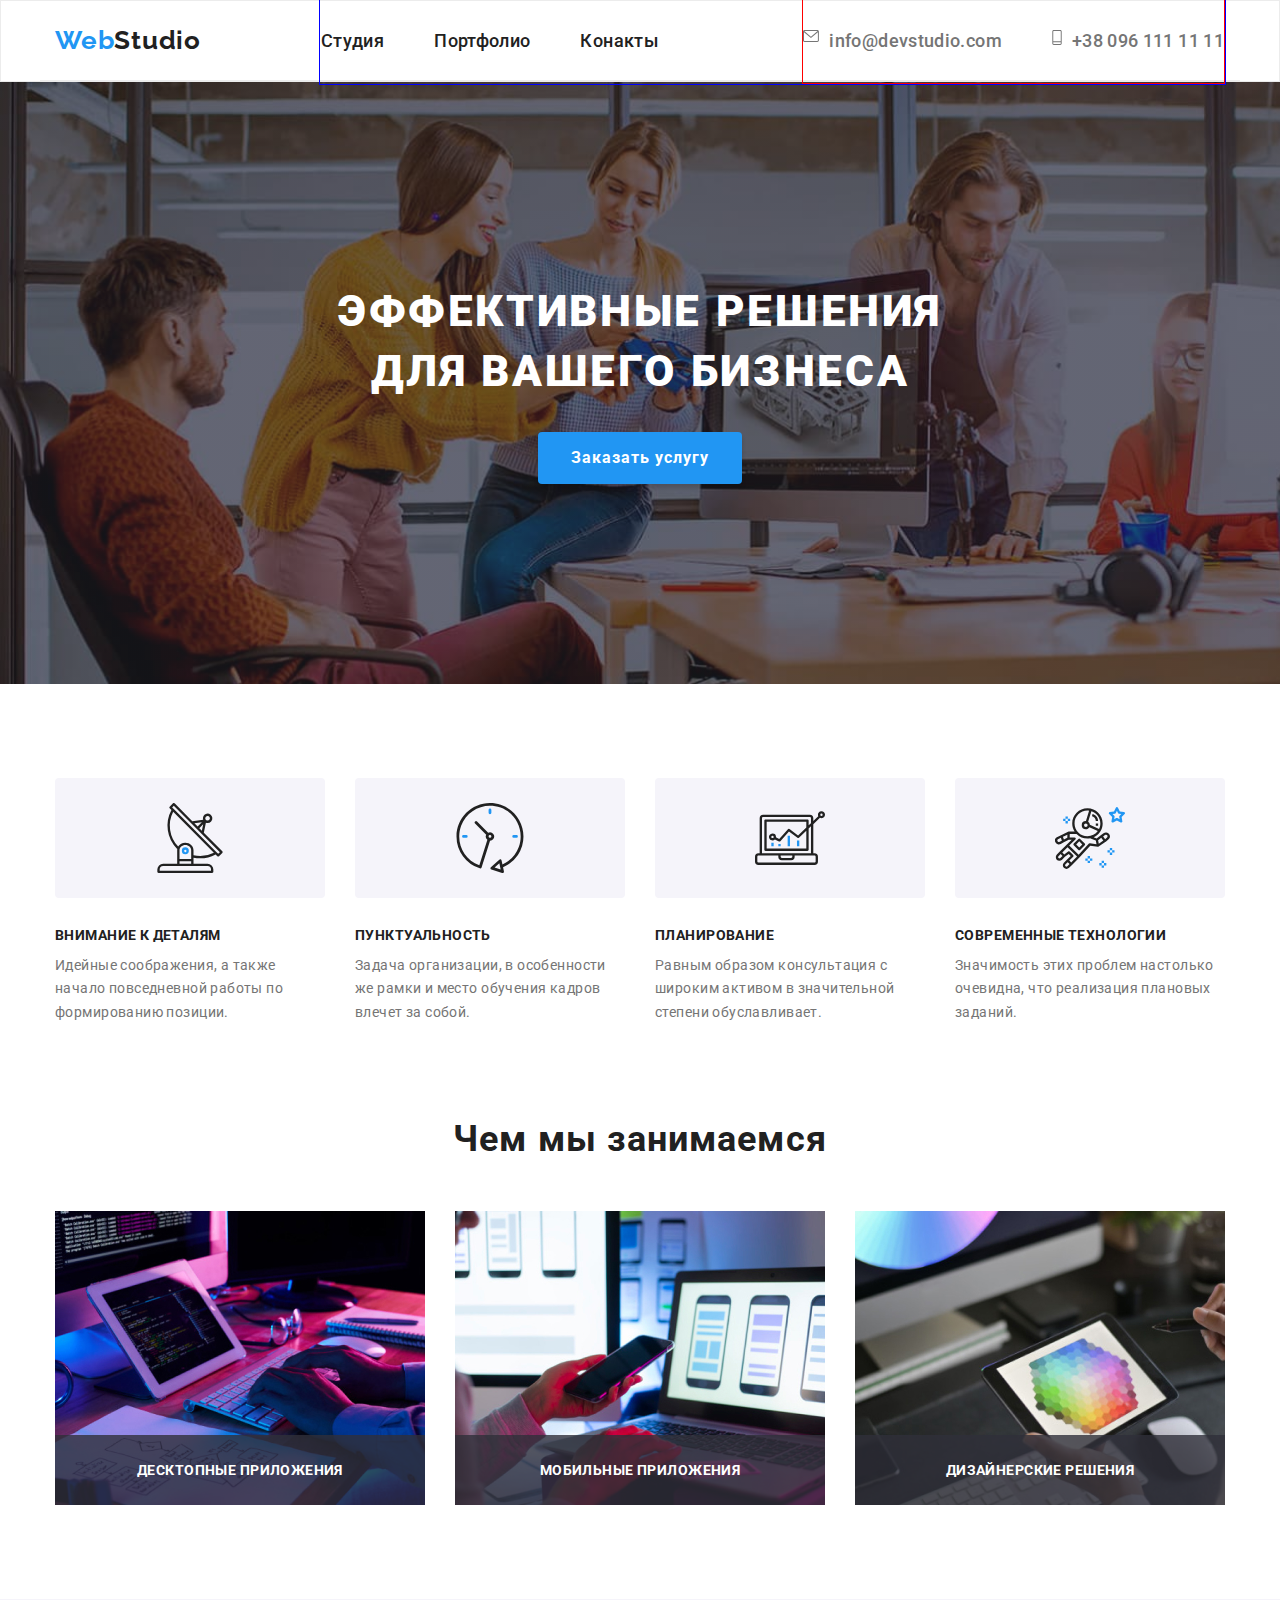
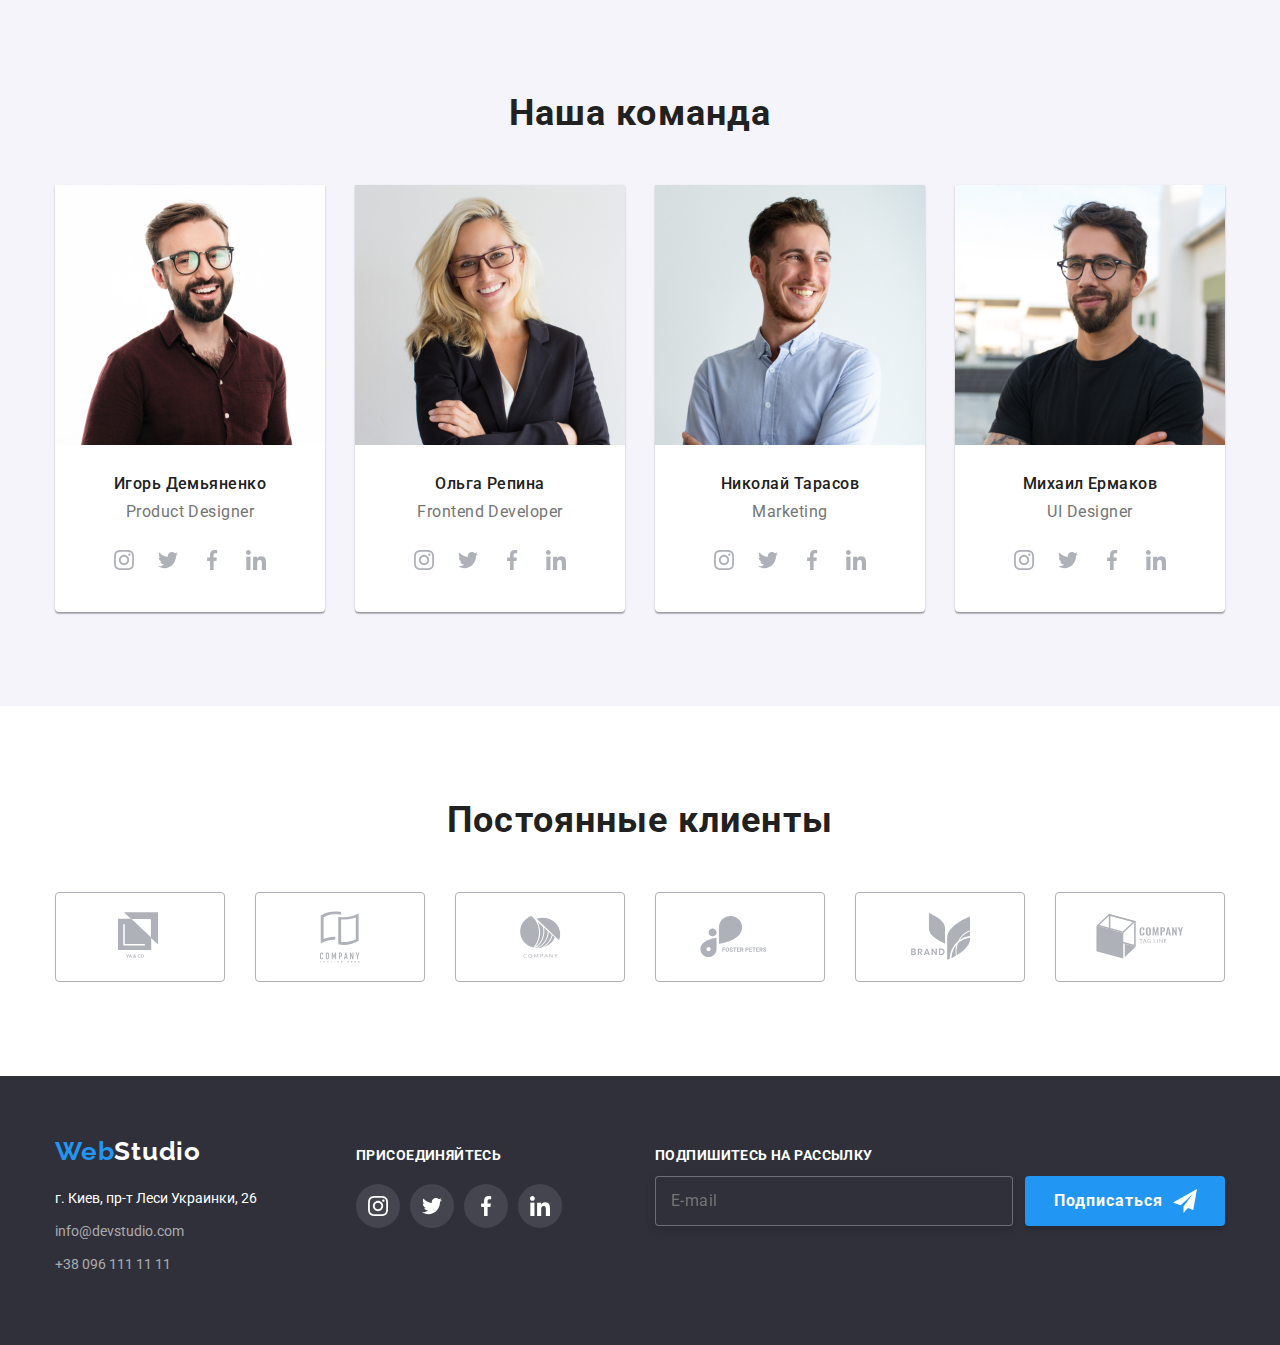
==== commit e769450c: "v" ====
--- a/index.html
+++ b/index.html
@@ -15,28 +15,29 @@
     <!--Шапка страницы-->
     <header class="header">
         <div class="container container-main">
-         
-          <a class="page-logo link" href="./index.html"><span class="logo-color link">Web</span>Studio</a>
+           
+        <a class="page-logo link" href="./index.html">
+            <span class="logo-color link">Web</span>Studio</a>
+          
         <div class="menu-container" id="menu-container" data-menu>
-           
             <nav class="main-nav">
              <!--Навигация на другие страницы-->
-            <ul  class="menu-container-list is-open">
-                <li class="menu-container-item">
-                   <a href="#" class="menu-container-link nav link menu-container-link-action current">Студия</a>
-                </li>
-                <li class="menu-container-item">
-                   <a class="menu-container-link nav link" href="./portfolio.html">Портфолио</a>
-                </li>
-                <li class="menu-container-item">
-                    <a class="menu-container-link nav link" href="">Конакты</a>
-                </li>
-            </ul>
+                <ul  class="menu-container-list is-open">
+                    <li class="menu-container-item">
+                        <a href="#" class="menu-container-link nav link menu-container-link-action current">Студия</a>
+                    </li>
+                    <li class="menu-container-item">
+                        <a class="menu-container-link nav link" href="./portfolio.html">Портфолио</a>
+                    </li>
+                    <li class="menu-container-item">
+                        <a class="menu-container-link nav link" href="">Конакты</a>
+                    </li>
+                </ul>
 
              <!-- Контакты -->
                 <ul class="menu-contacts">
                     <li class="menu-mail">
-                        <a class="menu-container-link contacts link" href="mailto:info@devstudio.com" >
+                        <a class="menu-container-link contacts link" href="mailto:info@devstudio.com">
                             <svg class="contact-item-svg-envelope" width="16" height="12">
                                 <use href="./img/sprite.svg.svg#icon-envelope"></use>
                             </svg>info@devstudio.com
@@ -50,8 +51,8 @@
                         </a>
                     </li>
                 </ul> 
-                </nav>
-            </div>
+            </nav>
+        </div>
 
             <!-- КНОПКА-МЕНЮ-->
             <button type="btn" class="menu-btn is-open" aria-expanded="false" aria-controls="menu-container" data-menu-button>
@@ -60,9 +61,9 @@
                     <use class="icon-menu" href="./img/sprite.svg.svg#icon-menu"></use>
                 </svg>
             </button>
+        </div>
 </header>
     <main>
-
         <!--Герой-->
         <section class="hero">
             <div class="container container-hero">
--- a/css/main.min.css
+++ b/css/main.min.css
@@ -1,2 +1,2 @@
-.visually-hidden{position:absolute !important;clip:rect(1px 1px 1px 1px);clip:rect(1px, 1px, 1px, 1px);padding:0 !important;border:0 !important;height:1px !important;width:1px !important;overflow:hidden}:root{--primary-text-color: #757575;--title-text-color: #212121;--accent-color: #2196f3;--primary-bg-color: #ffffff;--second-bg-color: #f5f4fa;--third-bg-color: #2f303a}html{box-sizing:border-box}*,*::before,*::after{box-sizing:inherit}body{font-family:"Roboto", sans-serif;font-weight:400;background-color:var(--primary-bg-color);color:var(--primary-text-color)}input{font-family:inherit}h1,h2,h3,h4,h5,h6,body,ul,li,p{padding:0;margin:0;list-style:none;border:none}h1{letter-spacing:0.06em}h2,h3{letter-spacing:0.03em}p{letter-spacing:0.03em}.link{text-decoration:none;padding:0;margin:0}img{display:block;max-width:100%;height:auto}.container{padding:0 15px;margin:0 auto}@media screen and (min-width: 320px) and (max-width: 767px){.container{width:100%;max-width:480px}}@media screen and (min-width: 768px) and (max-width: 1199px){.container{width:100%;max-width:768px}}@media screen and (min-width: 1200px){.container{width:100%;max-width:1200px}}.backdrop{position:fixed;left:0;top:0;z-index:100;width:100%;height:100%;background-color:rgba(0,0,0,0.2);overflow-y:scroll}.backdrop.is-hidden{transition:all 250ms cubic-bezier(0.4, 0, 0.2, 1) 250ms}.is-hidden{opacity:0;pointer-events:none}.modal{position:absolute;padding:40px;top:50%;left:50%;box-sizing:border-box;transform:translate(-50%, -50%) scale(1);transition:transform 250ms cubic-bezier(0.4, 0, 0.2, 1) 250ms;width:528px;min-height:581px;background-color:var(--primary-bg-color);box-shadow:0px 1px 3px rgba(0,0,0,0.12),0px 1px 1px rgba(0,0,0,0.14),0px 2px 1px rgba(0,0,0,0.2);border-radius:4px}.backdrop.is-hidden .modal{transform:translate(-50%, -50%) scale(0);transition:transform 250ms cubic-bezier(0.4, 0, 0.2, 1) 0ms}.modal-close-btn{position:absolute;top:8px;right:8px;width:30px;height:30px;border-radius:50%;background-color:var(--primary-bg-color);border:1px solid rgba(0,0,0,0.1);cursor:pointer;transition:fill 250ms cubic-bezier(0.4, 0, 0.2, 1)}.modal-close-btn:hover{fill:var(--accent-color)}.modal-form{display:flex;flex-direction:column}.modal-form-input-wrapper{position:relative;display:block;margin-top:4px;transition:border-color 250ms cubic-bezier(0.4, 0, 0.2, 1)}.modal-form-field{font-family:Roboto;font-style:400;font-size:12px;line-height:1.16;position:relative;letter-spacing:0.01em;color:var(--primary-text-color);margin-bottom:10px}.user-data{font-family:Roboto;font-style:400;font-weight:700;font-size:20px;line-height:1.15;text-align:center;letter-spacing:0.03em;color:#212121;margin-bottom:12px}.modal-form-icon{position:absolute;left:12px;top:50%;transform:translateY(-50%);display:block;fill:#212121;background-repeat:no-repeat;background-position:center;margin:0;transition:fill 250ms cubic-bezier(0.4, 0, 0.2, 1)}.modal-form-icon:hover{fill:var(--accent-color)}.modal-form-input:focus+.modal-form-icon:hover{fill:var(--accent-color)}.modal-form-input{width:100%;height:40px;border-radius:4px;border:1px solid rgba(33,33,33,0.2);padding-left:42px;cursor:pointer;box-sizing:border-box;margin-top:4px;transition:border-color 250ms cubic-bezier(0.4, 0, 0.2, 1)}.modal-form-input:focus{outline:none;border:1px solid var(--accent-color)}.modal-form-message{width:100%;height:120px;border:1px solid rgba(33,33,33,0.2);border-radius:4px;resize:none;padding:12px 16px;box-sizing:border-box;margin-top:4px;margin-bottom:20px;transition:border-color 250ms cubic-bezier(0.4, 0, 0.2, 1)}.modal-form-message:focus{outline:none;border:1px solid var(--accent-color)}.modal-form-message::placeholder{color:rgba(117,117,117,0.5)}.modal-form-btn{font-family:inherit;font-style:400;font-size:16px;font-weight:700;line-height:1.875;display:block;justify-content:space-between;margin:0 auto;align-items:center;text-align:center;text-decoration:none;letter-spacing:0.06em;width:200px;height:50px;left:700px;top:712px;box-shadow:0px 4px 4px rgba(0,0,0,0.15);border-radius:4px;padding-bottom:10px;padding-top:10px;padding-right:55px;padding-left:55px;color:var(--primary-bg-color);background-color:var(--accent-color);border:1px solid transparent;cursor:pointer;margin-top:30px;transition:background-color 250ms cubic-bezier(0.4, 0, 0.2, 1)}.modal-form-btn:hover,.modal-form-btn:focus{background-color:var(--accent-color);color:var(--primary-bg-color)}.contact-form{text-decoration-skip-ink:none;display:inline-block;color:var(--accent-color)}.contact-form-policy-label{display:flex;align-items:center;font-family:Roboto;font-style:normal;font-size:14px;font-weight:400;line-height:1.714;letter-spacing:0.03em;color:var(--primary-text-color);transition:border-color 250ms cubic-bezier(0.4, 0, 0.2, 1),background-color 250ms cubic-bezier(0.4, 0, 0.2, 1)}.contact-form-policy-label::before{content:"";display:block;width:16px;height:15px;border:2px solid #212121;margin-right:10px}.modal-form-policy:checked+.contact-form-policy-label::before{background-color:var(--accent-color);border:var(--accent-color);background-image:url(../img/check.svg)}.menu-container-link.nav.link{position:relative;display:inline-block}.menu-container-link-action.current::after{opacity:1}.menu-container-link-action::after{content:"";display:inline-block;align-items:center;position:absolute;opacity:0;left:0px;bottom:-8px;width:100%;height:4px;background-color:var(--accent-color);border-radius:2px;transform:scaleX(0);transition:250ms cubic-bezier(0.4, 0, 0.2, 1)}.menu-container-link-action.current{color:var(--accent-color)}.menu-container-link-action:hover::after,.menu-container-link-action:focus:after{transform:scaleX(1)}.header{position:relative;border:1px solid #ececec;border-bottom:1px solid #ececec}@media screen and (min-width: 320px) and (max-width: 1199px){.container-main{display:flex;justify-content:space-between;align-items:center}}@media screen and (min-width: 1200px){.container-main{display:flex;align-items:center;height:80px}}.menu-btn{display:inline-flex;margin:0px;padding:0px;border:none;background-color:transparent;transition:transform 500ms cubic-bezier(0.4, 0, 0.2, 1) 250ms}@media screen and (min-width: 768px){.menu-btn.is-open{display:none;transition:transform 250ms cubic-bezier(0.4, 0, 0.2, 1) 0ms}}.menu-btn .icon-menu{display:none}.menu-btn.is-open .icon-cross{display:none}.menu-btn.is-open .icon-menu{display:block}.menu-btn{transition:fill 250ms cubic-bezier(0.4, 0, 0.2, 1)}.menu-btn:hover{fill:var(--accent-color)}.menu-container{text-align:center;padding:60px 0;transition:transform 250ms cubic-bezier(0.4, 0, 0.2, 1)}@media screen and (max-width: 767px){.menu-container{background-color:var(--primary-bg-color)}}.menu-container.is-open{display:block;transition:transform 250ms cubic-bezier(0.4, 0, 0.2, 1)}@media screen and (max-width: 767px){.menu-container{display:none;position:absolute;top:100%;left:0;width:100%}}@media screen and (min-width: 768px){.menu-container{display:flex;transition:transform 250ms cubic-bezier(0.4, 0, 0.2, 1)}}@media screen and (min-width: 768px) and (min-width: 1200px){.main-nav{display:flex;align-items:center}}@media screen and (min-width: 768px){.menu-container-list{display:flex}}@media screen and (min-width: 768px) and (min-width: 1200px){.menu-container-list{outline:1px solid red;display:flex;margin-left:93px;transition:background-color 250ms cubic-bezier(0.4, 0, 0.2, 1)}}@media screen and (max-width: 767px){.menu-container-item:not(:last-child){margin-bottom:40px}}@media screen and (min-width: 768px){.menu-container-item:not(:last-child){margin-right:50px}}.menu-container-link{display:block;font-family:Roboto;font-style:normal;font-weight:500;font-size:14px;line-height:1.142;letter-spacing:0.02em}@media screen and (min-width: 1200px){.menu-container-link{display:flex;font-size:18px;line-height:1.166;transition:transform 250ms cubic-bezier(0.4, 0, 0.2, 1)}}.menu-container-link.nav:hover,.menu-container-link.nav:focus{color:var(--accent-color)}.menu-container-link.contacts:hover,.menu-container-link.contacts:focus{color:var(--accent-color)}.contact-item-svg-envelope:hover,.contact-item-svg-Mobile:hover,.contact-item-svg-envelope:focus,.contact-item-svg-Mobile:focus{fill:var(--accent-color)}.contact-item-svg-envelope{transition:fill 250ms cubic-bezier(0.4, 0, 0.2, 1)}.contact-item-svg-Mobile{transition:fill 250ms cubic-bezier(0.4, 0, 0.2, 1)}.menu-container-link.nav{color:var(--title-text-color)}.menu-container-link.contacts{color:var(--primary-text-color)}.contact-item-svg-envelope,.contact-item-svg-Mobile{margin-right:10px;fill:var(--primary-text-color)}.main-nav{display:block;justify-content:center;align-items:center}@media screen and (min-width: 768px){.main-nav{display:flex;justify-content:space-between;align-items:center;width:544px}}.menu-contacts{display:block;flex-wrap:wrap;cursor:pointer;transition:250ms cubic-bezier(0.4, 0, 0.2, 1)}@media screen and (min-width: 320px) and (max-width: 767px){.menu-contacts{margin-top:60px}}@media screen and (min-width: 320px) and (max-width: 767px){.menu-mail{margin-bottom:16px}}@media screen and (min-width: 768px) and (max-width: 1999px){.menu-mail{margin-bottom:10px}}@media screen and (min-width: 320px) and (max-width: 1999px){.page-logo{display:block;font-family:Raleway;font-style:normal;font-weight:700;font-size:24px;line-height:1.16;letter-spacing:0.03em;color:var(--title-text-color);text-decoration:none;margin-top:16px;margin-bottom:16px}.logo-color{font-family:Raleway;font-style:normal;font-weight:700;font-size:24px;line-height:1.16;letter-spacing:0.03em;color:var(--accent-color);text-align:center}}.page-logo{font-family:Raleway;font-style:normal;font-weight:700;font-size:26px;line-height:1.19;letter-spacing:0.03em;color:var(--title-text-color);text-decoration:none;margin-top:24px;margin-bottom:25px}.logo-color{font-family:Raleway;font-style:normal;font-weight:700;font-size:26px;line-height:1.19;letter-spacing:0.03em;color:var(--accent-color)}@media screen and (min-width: 320px) and (max-width: 767px){.hero{background-color:var(--third-bg-color);background-image:linear-gradient(rgba(47,48,58,0.4), rgba(47,48,58,0.4)),url("../img/hero_mobile.jpg")}}@media screen and (min-width: 320px) and (max-width: 767px){.hero{background-size:cover;background-repeat:no-repeat;background-position:center;padding-bottom:118px;padding-top:118px}.hero-title{font-family:Roboto;font-style:normal;font-weight:900;font-size:26px;line-height:1.615;text-transform:uppercase;text-align:center;letter-spacing:0.06em;margin:0 auto;margin-bottom:30px;color:var(--primary-bg-color)}}@media screen and (min-width: 450px) and (max-width: 1199px){.hero-title{width:360px}}@media screen and (min-width: 320px) and (max-width: 767px){.hero-button{font-family:"Roboto";font-style:normal;font-weight:700;font-size:16px;line-height:1.875;letter-spacing:0.06em;padding-bottom:10px;padding-top:10px;padding-right:32px;padding-left:32px;display:block;margin:0 auto;text-align:center;text-decoration:none;border:none;cursor:pointer;color:var(--primary-bg-color);background-color:var(--accent-color);box-shadow:0px 4px 4px rgba(0,0,0,0.15);border-radius:4px}}@media screen and (min-width: 480) and (max-width: 1199px){.hero-button{width:136px}}.hero-button .link:hover,.hero-button .link:focus,.hero-button .link:active{color:var(--accent-color)}@media screen and (min-width: 768px) and (max-width: 1199px){.hero{background-size:cover;background-repeat:no-repeat;background-position:center;padding-bottom:118px;padding-top:118px;background-color:var(--third-bg-color);background-image:linear-gradient(rgba(47,48,58,0.4), rgba(47,48,58,0.4)),url("../img/hero_tablet.jpg")}.hero-title{margin:0 auto;font-weight:900;font-size:26px;line-height:1.61;text-align:center;text-transform:uppercase;color:var(--primary-bg-color);letter-spacing:0.06em;margin-bottom:30px}.hero-button{font-family:inherit;font-style:normal;font-weight:700;font-size:16px;line-height:1.87;display:block;margin:0 auto;align-items:center;text-align:center;text-decoration:none;border-radius:4px;letter-spacing:0.06em;padding-bottom:10px;padding-top:10px;padding-right:32px;padding-left:32px;color:var(--primary-bg-color);background-color:var(--accent-color);border:none;box-shadow:0px 4px 4px rgba(0,0,0,0.15);cursor:pointer;transition:background-color 250ms cubic-bezier(0.4, 0, 0.2, 1)}.hero-button .link:hover,.hero-button .link:focus,.hero-button .link:active{color:var(--accent-color)}}@media screen and (min-width: 1200px){.hero{background-repeat:no-repeat;background-size:cover;padding-top:200px;padding-bottom:200px;background-color:var(--third-bg-color);background-image:linear-gradient(to right, rgba(47,48,58,0.4), rgba(47,48,58,0.4)),url("../img/img16.jpg")}.hero-title{font-weight:900;font-size:44px;line-height:1.36;text-align:center;text-transform:uppercase;color:var(--primary-bg-color);letter-spacing:0.06em;margin-bottom:30px}.hero-button{font-family:inherit;font-style:normal;font-weight:700;font-size:16px;line-height:1.87;display:block;margin:0 auto;text-align:center;text-decoration:none;border-radius:4px;letter-spacing:0.06em;padding-bottom:10px;padding-top:10px;padding-right:32px;padding-left:32px;color:var(--primary-bg-color);background-color:var(--accent-color);border:1px solid transparent;box-shadow:0px 4px 4px rgba(0,0,0,0.15);cursor:pointer}.hero-button .link:hover,.hero-button .link:focus,.hero-button .link:active{color:var(--accent-color)}}@media screen and (min-width: 320px) and (max-width: 767px){.features{padding-top:60px;padding-bottom:60px}.features-list{display:block}.features-title{font-family:Roboto;font-style:normal;font-weight:700;font-size:14px;line-height:1.142;margin-bottom:10px;text-align:center;text-transform:uppercase;color:var(--title-text-color)}.features-text{font-size:14px;line-height:1.714;margin-bottom:30px;color:var(--primary-text-color)}}@media screen and (min-width: 320px) and (max-width: 767px){.list-item{width:100%}.feature-item-logo{height:120px;background-color:#f5f4fa;border-radius:4px;margin-bottom:30px;display:flex;align-items:center;justify-content:center}.list-item-Antena .feature-item-logo::before{content:"";background-image:url(../img/antenna.svg);width:70px;height:70px}.list-item-Clock .feature-item-logo::before{background-image:url(../img/clock.svg);content:"";width:70px;height:70px}.list-item-Diagram .feature-item-logo::before{background-image:url(../img/diagram.svg);content:"";width:70px;height:70px}.list-item-Astronaut .feature-item-logo::before{background-image:url(../img/astronaut.svg);content:"";width:70px;height:70px}}@media screen and (min-width: 768px) and (max-width: 1199px){.features{padding-top:60px;padding-bottom:60px}.features-list{display:flex;justify-content:space-between;flex-wrap:wrap}.feature-item-logo{width:354px;height:120px;background-color:#f5f4fa;border-radius:4px;margin-bottom:30px;display:flex;align-items:center;justify-content:center}.features-title{font-style:normal;font-weight:700;font-size:14px;margin-bottom:10px;margin-top:0px;line-height:1.14;text-transform:uppercase;color:var(--title-text-color)}.features-text{font-size:14px;width:270px;line-height:1.71;margin-bottom:30px;color:var(--primary-text-color)}.list-item::before{display:block;content:"";width:270px;height:120px;margin-bottom:30px;background-color:#f5f4fa;background-repeat:no-repeat;background-size:65px 70px;background-position:center;border-radius:4px}.list-item-Antena .feature-item-logo::before{content:"";background-image:url(../img/antenna.svg);width:70px;height:70px}.list-item-Clock .feature-item-logo::before{background-image:url(../img/clock.svg);content:"";width:70px;height:70px}.list-item-Diagram .feature-item-logo::before{background-image:url(../img/diagram.svg);content:"";width:70px;height:70px}.list-item-Astronaut .feature-item-logo::before{background-image:url(../img/astronaut.svg);content:"";width:70px;height:70px}}@media screen and (min-width: 1200px){.feature-item-logo{width:270px;height:120px;background-color:#f5f4fa;border-radius:4px;margin-bottom:30px;display:flex;align-items:center;justify-content:center}.features{padding-top:94px;padding-bottom:94px}.features-list{display:flex;justify-content:space-between}.features-title{font-style:normal;font-weight:700;font-size:14px;margin-bottom:10px;margin-top:0px;line-height:1.14;text-transform:uppercase;color:var(--title-text-color)}.features-text{font-size:14px;width:270px;line-height:1.71;color:var(--primary-text-color)}.list{display:flex;list-style:none}.list-item{width:350px;padding:10px;margin:10px;border-radius:4px;box-shadow:0px 2px 1px rgba(0,0,0,0.2),0px 1px 1px rgba(0,0,0,0.14),0px 1px 3px rgba(0,0,0,0.12)}.list-item::before{display:block;content:"";width:270px;height:120px;margin-bottom:30px;background-color:#f5f4fa;background-repeat:no-repeat;background-size:65px 70px;background-position:center;border-radius:4px}.list-item-Antena .feature-item-logo::before{content:"";background-image:url(../img/antenna.svg);width:70px;height:70px}.list-item-Clock .feature-item-logo::before{background-image:url(../img/clock.svg);content:"";width:70px;height:70px}.list-item-Diagram .feature-item-logo::before{background-image:url(../img/diagram.svg);content:"";width:70px;height:70px}.list-item-Astronaut .feature-item-logo::before{background-image:url(../img/astronaut.svg);content:"";width:70px;height:70px}}@media screen and (min-width: 320px) and (max-width: 1199px){.work{display:none}}@media screen and (min-width: 1200px){.work{padding-bottom:94px}.work-title{font-weight:700;font-size:36px;line-height:1.16;margin-bottom:50px;margin-top:0px;text-align:center;color:var(--title-text-color)}.work-flex{display:flex;justify-content:space-between}.work-flex+.item+.item{margin-left:30px}.work-flex .work-item{position:relative}.work-list{position:relative;left:0;bottom:0;width:100%;display:inline-flex;justify-content:center;align-items:center;position:absolute;max-width:370px;min-height:70px;background:rgba(47,48,58,0.8)}.work-info{width:fit-content;font-style:400;font-weight:700;font-size:14px;line-height:1.14px;text-align:center;letter-spacing:0.03em;text-transform:uppercase;color:var(--primary-bg-color)}}@media screen and (min-width: 320px) and (max-width: 767px){.team{background-color:var(--second-bg-color);padding-top:60px;padding-bottom:60px}.team-title{color:var(--title-text-color);font-weight:700;font-size:28px;line-height:1.17;margin-bottom:30px;text-align:center}.team-flex{display:flex;flex-direction:column}.team-flex-item:not(:last-child){margin-bottom:30px}.team-flex-item{box-shadow:0px 1px 3px rgba(0,0,0,0.12),0px 1px 1px rgba(0,0,0,0.14),0px 2px 1px rgba(0,0,0,0.2);border-radius:0px 0px 4px 4px;background-color:var(--primary-bg-color)}.team-text{font-weight:500;font-size:16px;line-height:1.18;text-align:center;margin-top:30px;margin-bottom:10px;color:var(--title-text-color)}.team-prof{font-size:16px;line-height:1.18;text-align:center;color:var(--primary-text-color);margin-bottom:16px}.icons{padding-bottom:16px;padding-right:32px;padding-left:32px;padding-bottom:30px}.icon-list-link:hover .icon-list-svg,.icon-list-link:focus .icon-list-svg{fill:var(--primary-bg-color)}.icon-list-link:hover,.icon-list-link:focus{background-color:var(--accent-color)}.icon-list-svg{width:20px;height:20px;fill:#afb1b8}.icon-list{display:flex;justify-content:center}.icon-list-link{display:flex;justify-content:center;align-items:center;width:44px;height:44px;border-radius:50px;margin-right:10px;transition:border-color 250ms cubic-bezier(0.4, 0, 0.2, 1);transition:250ms cubic-bezier(0.4, 0, 0.2, 1)}.icon-list-link:nth-last-child(-n+4){margin-right:0}}@media screen and (min-width: 768px) and (max-width: 1199px){.team{background-color:var(--second-bg-color);padding-top:60px;padding-bottom:60px}.team-title{color:var(--title-text-color);font-weight:700;font-size:28px;line-height:1.17;margin-bottom:30px;text-align:center;align-items:center}.team-flex{display:flex;flex-wrap:wrap;justify-content:space-between}.team-flex-item{box-shadow:0px 1px 3px rgba(0,0,0,0.12),0px 1px 1px rgba(0,0,0,0.14),0px 2px 1px rgba(0,0,0,0.2);border-radius:0px 0px 4px 4px;background-color:var(--primary-bg-color);width:350px}.team-flex-item:nth-child(2n){margin-left:30px}.team-flex-item:not(:nth-last-child(-n+2)){margin-bottom:30px}.team-text{font-size:16px;line-height:1.18;font-weight:500;text-align:center;margin-bottom:10px;color:var(--title-text-color)}.team-prof{font-weight:400;font-size:16px;line-height:1.18;text-align:center;color:var(--primary-text-color);margin-bottom:16px}.icons{padding-top:30px;padding-bottom:24px}.icon-list-link:hover .icon-list-svg,.icon-list-link:focus .icon-list-svg{fill:var(--primary-bg-color)}.icon-list-link:hover,.icon-list-link:focus{background-color:var(--accent-color)}.icon-list-svg{width:20px;height:20px;fill:#afb1b8}.icon-list{display:flex;justify-content:center}.icon-list-link{display:flex;justify-content:center;align-items:center;width:44px;height:44px;border-radius:50px;margin-right:10px;transition:border-color 250ms cubic-bezier(0.4, 0, 0.2, 1);transition:250ms cubic-bezier(0.4, 0, 0.2, 1)}.icon-list-link:nth-last-child(-n+4){margin-right:0}}@media screen and (min-width: 1200px){.team{background-color:var(--second-bg-color);padding-bottom:94px}.team-title{color:var(--title-text-color);font-weight:700;font-size:36px;line-height:1.16;text-align:center;padding-bottom:50px;padding-top:94px}.team-flex{display:flex;justify-content:space-between}.team-flex-item{box-shadow:0px 1px 3px rgba(0,0,0,0.12),0px 1px 1px rgba(0,0,0,0.14),0px 2px 1px rgba(0,0,0,0.2);border-radius:0px 0px 4px 4px;background-color:var(--primary-bg-color);width:270px}.team-text{color:var(--title-text-color);font-size:16px;line-height:1.16;font-weight:500;text-align:center;margin-top:30px;margin-bottom:10px}.team-prof{font-size:16px;line-height:1.16;text-align:center;color:var(--primary-text-color);margin-bottom:16px}.icons{padding-bottom:16px;padding-right:32px;padding-left:32px;padding-bottom:30px}.icon-list-link:hover .icon-list-svg,.icon-list-link:focus .icon-list-svg{fill:var(--primary-bg-color)}.icon-list-link:hover,.icon-list-link:focus{background-color:var(--accent-color)}.icon-list-svg{width:20px;height:20px;fill:#afb1b8}.icon-list{display:flex;justify-content:center}.icon-list-link{display:flex;justify-content:center;align-items:center;width:44px;height:44px;border-radius:50px;margin-right:10px;transition:border-color 250ms cubic-bezier(0.4, 0, 0.2, 1);transition:250ms cubic-bezier(0.4, 0, 0.2, 1)}.icon-list-link:nth-last-child(-n+4){margin-right:0}}@media screen and (min-width: 320px) and (max-width: 767px){.client{display:flex;flex-wrap:wrap;padding-bottom:60px;padding-top:60px}.client-title{font-weight:700;font-size:28px;line-height:1.17;margin-bottom:30px;text-align:center;color:var(--title-text-color)}.client-list{display:flex;flex-wrap:wrap;cursor:pointer}.client-item{width:210px;height:90px}.client-item:nth-child(2n){margin-left:30px}.client-item:not(:nth-last-child(-n+2)){margin-bottom:30px}.client-link{display:flex;align-items:center;justify-content:center;width:210px;height:90px;border:1px solid #afb1b8;border-radius:4px;fill:#afb1b8;cursor:pointer;transition:border-color 250ms cubic-bezier(0.4, 0, 0.2, 1);transition:250ms cubic-bezier(0.4, 0, 0.2, 1)}.client-svg{transition:fill 250ms cubic-bezier(0.4, 0, 0.2, 1)}.client-link:hover,.client-link:focus{fill:var(--accent-color)}.client-link:hover{border-color:var(--accent-color)}}@media screen and (min-width: 768px) and (max-width: 1199px){.client{display:flex;flex-wrap:wrap;padding-bottom:60px;padding-top:60px}.client-title{font-weight:700;font-size:28px;line-height:1.17;margin-bottom:30px;text-align:center;color:var(--title-text-color)}.client-list{display:flex;flex-wrap:wrap;cursor:pointer}.client-item{width:210px;height:90px}.client-item:not(:nth-last-child(-n+3)){margin-bottom:30px}.client-item:nth-child(3n+2){margin-right:30px;margin-left:30px}.client-link{display:flex;align-items:center;justify-content:center;width:100%;height:100%;width:210px;height:90px;border:1px solid #afb1b8;border-radius:4px;fill:#afb1b8;cursor:pointer;transition:border-color 250ms cubic-bezier(0.4, 0, 0.2, 1);transition:250ms cubic-bezier(0.4, 0, 0.2, 1)}.client-svg{transition:fill 250ms cubic-bezier(0.4, 0, 0.2, 1)}.client-link:hover,.client-link:focus{fill:var(--accent-color)}.client-link:hover{border-color:var(--accent-color)}}@media screen and (min-width: 1200px){.client{padding-bottom:94px;padding-top:94px}.client-title{font-weight:700;font-size:36px;line-height:1.16;margin-bottom:50px;text-align:center;color:var(--title-text-color)}.client-list{display:flex;justify-content:space-between;cursor:pointer}.client-item{width:170px;height:90px}.client-link{display:flex;justify-content:center;align-items:center;width:170px;height:90px;border:1px solid #afb1b8;box-sizing:border-box;border-radius:4px;fill:#afb1b8;transition:border-color 250ms cubic-bezier(0.4, 0, 0.2, 1)}.client-link:hover,.client-link:focus{fill:var(--accent-color)}.client-link:hover:hover,.client-link:focus:hover{border-color:var(--accent-color)}.client-svg{transition:fill 250ms cubic-bezier(0.4, 0, 0.2, 1)}}@media screen and (min-width: 320px) and (max-width: 767px){.footer-title{padding-top:60px;padding-bottom:60px;background-color:var(--third-bg-color)}.footer-box{display:block;flex-direction:column;align-items:center}.footer-logo{display:block;font-family:Raleway;font-style:normal;font-weight:700;text-align:center;letter-spacing:0.03em;font-size:24px;line-height:1.16;color:var(--primary-bg-color);text-decoration:none;margin-bottom:20px}.logo-color{color:var(--accent-color)}.footer-address{font-family:Roboto;font-style:normal;font-weight:400;font-size:14px;line-height:1.71;letter-spacing:0.03em;text-align:center;color:var(--primary-bg-color)}.footer-address link{margin-bottom:8px}.footer-nav:not(:last-child){margin-bottom:8px}.footer-nav{display:block;font-family:Roboto;font-style:normal;font-weight:400;font-size:14px;line-height:1.71;letter-spacing:0.03em;text-align:center;color:rgba(255,255,255,0.6)}.footer-center{margin-top:60px}.join{font-weight:700;font-style:400;font-size:14px;line-height:1.14;letter-spacing:0.03em;text-align:center;letter-spacing:0.03em;text-transform:uppercase;color:var(--primary-bg-color);margin-bottom:20px}.social-list{display:flex;justify-content:center;margin-bottom:60px}.social-list-item:not(:last-child){margin-right:10px}.social-list-link{display:flex;justify-content:center;align-items:center;width:44px;height:44px;border-radius:50px;background:rgba(255,255,255,0.1);transition:250ms cubic-bezier(0.4, 0, 0.2, 1)}.social-list-link:hover,.social-list-link:focus{background-color:var(--accent-color)}.social-list-svg{width:20px;height:20px;transition:fill 250ms cubic-bezier(0.4, 0, 0.2, 1)}.social-list-svg{fill:var(--primary-bg-color)}.social-list-link:hover,.social-list-link:focus{background-color:var(--accent-color)}.footer-mail{width:100%}.footer-mail-box{display:flex;flex-wrap:wrap}.footer-social-title{display:flex;flex-direction:row;align-items:center;flex-direction:column;font-style:400;font-weight:700;font-size:14px;line-height:1.14px;letter-spacing:0.03em;text-transform:uppercase;margin-bottom:20px;color:var(--primary-bg-color)}.footer-mail-input{display:flex;align-items:center;justify-content:center;font-family:"Roboto";font-style:normal;font-weight:normal;font-size:16px;line-height:1.25;letter-spacing:0.03em;border:1px solid rgba(255,255,255,0.3);box-sizing:border-box;filter:drop-shadow(0px 4px 4px rgba(0,0,0,0.15));border-radius:4px;width:450px;height:50px;padding:16px 15px;margin-bottom:20px;background-color:#2f303a;color:rgba(255,255,255,0.6)}.footer-mail-btn{display:block;font-family:"Roboto";font-style:400;font-weight:700;font-size:16px;line-height:1.87;letter-spacing:0.06em;width:200px;color:var(--primary-bg-color);background:var(--accent-color);box-shadow:0px 4px 4px rgba(0,0,0,0.15);border-radius:4px;padding:10px 62px 10px 29px;align-items:center;text-align:center;margin:auto;border:none;background-image:url("../img/send.png");background-repeat:no-repeat;background-position:center right 28px;cursor:pointer}}@media screen and (min-width: 768px) and (max-width: 1199px){.footer-title{padding-top:60px;padding-bottom:60px;background-color:var(--third-bg-color)}.footer-box{display:flex;flex-wrap:wrap;align-items:baseline}.footer-left{align-items:center;margin-left:61px;margin-right:165px;margin-bottom:60px}.footer-logo{display:block;font-family:Raleway;font-style:normal;font-weight:700;text-align:center;letter-spacing:0.03em;font-size:24px;line-height:1.16;color:var(--primary-bg-color);text-decoration:none;margin-bottom:20px}.footer-address{font-family:Roboto;font-style:normal;font-weight:400;font-size:14px;line-height:1.71;letter-spacing:0.03em;text-align:center;color:var(--primary-bg-color)}.footer-address link{margin-bottom:8px}.footer-nav:not(:last-child){margin-bottom:8px}.footer-nav{display:block;font-family:Roboto;font-style:normal;font-weight:400;font-size:14px;line-height:1.71;letter-spacing:0.03em;text-align:center;color:rgba(255,255,255,0.6)}.join{font-weight:700;font-style:400;font-size:14px;line-height:1.14;letter-spacing:0.03em;text-align:center;letter-spacing:0.03em;text-transform:uppercase;color:var(--primary-bg-color);margin-bottom:20px}.social-list{display:flex;justify-content:center;margin-bottom:60px}.social-list-item:not(:last-child){margin-right:10px}.social-list-link{display:flex;justify-content:center;align-items:center;width:44px;height:44px;border-radius:50px;background:rgba(255,255,255,0.1);transition:fill 250ms cubic-bezier(0.4, 0, 0.2, 1);transition:250ms cubic-bezier(0.4, 0, 0.2, 1)}.social-list-svg{width:20px;height:20px;transition:fill 250ms cubic-bezier(0.4, 0, 0.2, 1)}.social-list-svg{fill:var(--primary-bg-color)}.social-list-link:hover,.social-list-link:focus{background-color:var(--accent-color)}.footer-mail{width:100%}.footer-mail-box{display:flex;flex-direction:column;align-items:center}.footer-social-title{text-align:center;font-style:400;font-weight:700;font-size:14px;line-height:1.14px;letter-spacing:0.03em;text-transform:uppercase;margin-bottom:20px;color:var(--primary-bg-color)}.footer-mail-input{display:flex;align-items:center;justify-content:center;font-family:"Roboto";font-style:normal;font-weight:normal;font-size:16px;line-height:1.25;letter-spacing:0.03em;border:1px solid rgba(255,255,255,0.3);box-sizing:border-box;filter:drop-shadow(0px 4px 4px rgba(0,0,0,0.15));border-radius:4px;width:450px;height:50px;padding:16px 15px;margin-bottom:20px;background-color:#2f303a;color:rgba(255,255,255,0.6)}.footer-mail-btn{display:block;font-family:"Roboto";font-style:400;font-weight:700;font-size:16px;line-height:1.87;letter-spacing:0.06em;width:200px;color:var(--primary-bg-color);background:var(--accent-color);box-shadow:0px 4px 4px rgba(0,0,0,0.15);border-radius:4px;padding:10px 62px 10px 29px;align-items:center;text-align:center;border:none;background-image:url("../img/send.png");background-repeat:no-repeat;background-position:center right 28px;cursor:pointer}}@media screen and (min-width: 1200px){.footer-title{padding-top:60px;padding-bottom:60px;background-color:var(--third-bg-color)}.footer-box{display:flex;align-items:baseline}.footer-left{display:flex;flex-direction:column;width:231px;margin-right:70px}.footer-center{display:flex;flex-direction:column;margin-top:12px}.join{font-weight:700;font-style:400;font-size:14px;line-height:1.14;letter-spacing:0.03em;text-transform:uppercase;margin-bottom:20px;color:var(--primary-bg-color);background:var(--third-bg-color)}.social-list{display:flex;justify-content:space-between}.social-list-item:not(:last-child){margin-right:10px}.social-list-link{display:flex;justify-content:center;align-items:center;width:44px;height:44px;border-radius:50px;background:rgba(255,255,255,0.1);transition:fill 250ms cubic-bezier(0.4, 0, 0.2, 1);transition:250ms cubic-bezier(0.4, 0, 0.2, 1)}.social-list-link:hover,.social-list-link:focus{background-color:var(--accent-color)}.social-list-svg{width:20px;height:20px;transition:fill 250ms cubic-bezier(0.4, 0, 0.2, 1)}.social-list-svg{fill:var(--primary-bg-color)}.social-list-link:hover,.social-list-link:focus{background-color:var(--accent-color)}.footer-logo{display:block;font-family:Raleway;font-style:normal;font-weight:700;letter-spacing:0.03em;font-size:26px;line-height:1.19;color:var(--primary-bg-color);text-decoration:none;margin-bottom:20px}}@media screen and (min-width: 1200px) and (min-width: 1200px){.footer-logo{font-size:26px;line-height:1.192}}@media screen and (min-width: 1200px){.logo-color{color:var(--accent-color)}.footer-address{font-family:Roboto;font-style:normal;font-weight:400;font-size:14px;line-height:1.71;margin-bottom:9px;color:var(--primary-bg-color)}.footer-nav{font-family:Roboto;font-style:normal;font-weight:400;font-size:14px;line-height:1.71;display:block;margin-bottom:9px;color:rgba(255,255,255,0.6)}.footer-mail{display:flex;flex-direction:column;margin-left:93px}.footer-social-title{font-style:400;font-weight:700;font-size:14px;line-height:1.14px;letter-spacing:0.03em;text-transform:uppercase;margin-bottom:20px;color:var(--primary-bg-color)}.footer-mail-box{display:flex;justify-content:flex-end}.footer-mail-input{font-family:"Roboto";font-style:normal;font-weight:normal;font-size:16px;line-height:1.25;letter-spacing:0.03em;border:1px solid rgba(255,255,255,0.3);box-sizing:border-box;filter:drop-shadow(0px 4px 4px rgba(0,0,0,0.15));border-radius:4px;width:358px;height:50px;padding:16px 15px;background-color:#2f303a;color:rgba(255,255,255,0.6)}.footer-mail-btn{display:block;font-family:"Roboto";font-style:400;font-weight:700;font-size:16px;line-height:1.87;letter-spacing:0.06em;width:200px;color:var(--primary-bg-color);background:var(--accent-color);box-shadow:0px 4px 4px rgba(0,0,0,0.15);border-radius:4px;padding:10px 62px 10px 29px;border:none;background-image:url("../img/send.png");background-repeat:no-repeat;background-position:center right 28px;cursor:pointer;margin-left:12px}}
+.visually-hidden{position:absolute !important;clip:rect(1px 1px 1px 1px);clip:rect(1px, 1px, 1px, 1px);padding:0 !important;border:0 !important;height:1px !important;width:1px !important;overflow:hidden}:root{--primary-text-color: #757575;--title-text-color: #212121;--accent-color: #2196f3;--primary-bg-color: #ffffff;--second-bg-color: #f5f4fa;--third-bg-color: #2f303a}html{box-sizing:border-box}*,*::before,*::after{box-sizing:inherit}body{font-family:"Roboto", sans-serif;font-weight:400;background-color:var(--primary-bg-color);color:var(--primary-text-color)}input{font-family:inherit}h1,h2,h3,h4,h5,h6,body,ul,li,p{padding:0;margin:0;list-style:none;border:none}h1{letter-spacing:0.06em}h2,h3{letter-spacing:0.03em}p{letter-spacing:0.03em}.link{text-decoration:none;padding:0;margin:0}img{display:block;max-width:100%;height:auto}.container{padding:0 15px;margin:0 auto}@media screen and (min-width: 320px) and (max-width: 767px){.container{width:100%;max-width:480px}}@media screen and (min-width: 768px) and (max-width: 1199px){.container{width:100%;max-width:768px}}@media screen and (min-width: 1200px){.container{width:100%;max-width:1200px}}.backdrop{position:fixed;left:0;top:0;z-index:100;width:100%;height:100%;background-color:rgba(0,0,0,0.2);overflow-y:scroll}.backdrop.is-hidden{transition:all 250ms cubic-bezier(0.4, 0, 0.2, 1) 250ms}.is-hidden{opacity:0;pointer-events:none}.modal{position:absolute;padding:40px;top:50%;left:50%;box-sizing:border-box;transform:translate(-50%, -50%) scale(1);transition:transform 250ms cubic-bezier(0.4, 0, 0.2, 1) 250ms;width:528px;min-height:581px;background-color:var(--primary-bg-color);box-shadow:0px 1px 3px rgba(0,0,0,0.12),0px 1px 1px rgba(0,0,0,0.14),0px 2px 1px rgba(0,0,0,0.2);border-radius:4px}.backdrop.is-hidden .modal{transform:translate(-50%, -50%) scale(0);transition:transform 250ms cubic-bezier(0.4, 0, 0.2, 1) 0ms}.modal-close-btn{position:absolute;top:8px;right:8px;width:30px;height:30px;border-radius:50%;background-color:var(--primary-bg-color);border:1px solid rgba(0,0,0,0.1);cursor:pointer;transition:fill 250ms cubic-bezier(0.4, 0, 0.2, 1)}.modal-close-btn:hover{fill:var(--accent-color)}.modal-form{display:flex;flex-direction:column}.modal-form-input-wrapper{position:relative;display:block;margin-top:4px;transition:border-color 250ms cubic-bezier(0.4, 0, 0.2, 1)}.modal-form-field{font-family:Roboto;font-style:400;font-size:12px;line-height:1.16;position:relative;letter-spacing:0.01em;color:var(--primary-text-color);margin-bottom:10px}.user-data{font-family:Roboto;font-style:400;font-weight:700;font-size:20px;line-height:1.15;text-align:center;letter-spacing:0.03em;color:#212121;margin-bottom:12px}.modal-form-icon{position:absolute;left:12px;top:50%;transform:translateY(-50%);display:block;fill:#212121;background-repeat:no-repeat;background-position:center;margin:0;transition:fill 250ms cubic-bezier(0.4, 0, 0.2, 1)}.modal-form-icon:hover{fill:var(--accent-color)}.modal-form-input:focus+.modal-form-icon:hover{fill:var(--accent-color)}.modal-form-input{width:100%;height:40px;border-radius:4px;border:1px solid rgba(33,33,33,0.2);padding-left:42px;cursor:pointer;box-sizing:border-box;margin-top:4px;transition:border-color 250ms cubic-bezier(0.4, 0, 0.2, 1)}.modal-form-input:focus{outline:none;border:1px solid var(--accent-color)}.modal-form-message{width:100%;height:120px;border:1px solid rgba(33,33,33,0.2);border-radius:4px;resize:none;padding:12px 16px;box-sizing:border-box;margin-top:4px;margin-bottom:20px;transition:border-color 250ms cubic-bezier(0.4, 0, 0.2, 1)}.modal-form-message:focus{outline:none;border:1px solid var(--accent-color)}.modal-form-message::placeholder{color:rgba(117,117,117,0.5)}.modal-form-btn{font-family:inherit;font-style:400;font-size:16px;font-weight:700;line-height:1.875;display:block;justify-content:space-between;margin:0 auto;align-items:center;text-align:center;text-decoration:none;letter-spacing:0.06em;width:200px;height:50px;left:700px;top:712px;box-shadow:0px 4px 4px rgba(0,0,0,0.15);border-radius:4px;padding-bottom:10px;padding-top:10px;padding-right:55px;padding-left:55px;color:var(--primary-bg-color);background-color:var(--accent-color);border:1px solid transparent;cursor:pointer;margin-top:30px;transition:background-color 250ms cubic-bezier(0.4, 0, 0.2, 1)}.modal-form-btn:hover,.modal-form-btn:focus{background-color:var(--accent-color);color:var(--primary-bg-color)}.contact-form{text-decoration-skip-ink:none;display:inline-block;color:var(--accent-color)}.contact-form-policy-label{display:flex;align-items:center;font-family:Roboto;font-style:normal;font-size:14px;font-weight:400;line-height:1.714;letter-spacing:0.03em;color:var(--primary-text-color);transition:border-color 250ms cubic-bezier(0.4, 0, 0.2, 1),background-color 250ms cubic-bezier(0.4, 0, 0.2, 1)}.contact-form-policy-label::before{content:"";display:block;width:16px;height:15px;border:2px solid #212121;margin-right:10px}.modal-form-policy:checked+.contact-form-policy-label::before{background-color:var(--accent-color);border:var(--accent-color);background-image:url(../img/check.svg)}.menu-container-link.nav.link{position:relative;display:inline-block}.menu-container-link-action.current::after{opacity:1}.menu-container-link-action::after{content:"";display:inline-block;align-items:center;position:absolute;opacity:0;left:0px;bottom:-8px;width:100%;height:4px;background-color:var(--accent-color);border-radius:2px;transform:scaleX(0);transition:250ms cubic-bezier(0.4, 0, 0.2, 1)}.menu-container-link-action.current{color:var(--accent-color)}.menu-container-link-action:hover::after,.menu-container-link-action:focus:after{transform:scaleX(1)}.header{position:relative;border:1px solid #ececec;border-bottom:1px solid #ececec}@media screen and (min-width: 320px) and (max-width: 1199px){.container-main{display:flex;justify-content:space-between;align-items:center}}@media screen and (min-width: 1200px){.container-main{display:flex;align-items:center}}.container-main{display:flex;align-items:center}.menu-btn{display:inline-flex;margin:0px;padding:0px;border:none;background-color:transparent;transition:transform 500ms cubic-bezier(0.4, 0, 0.2, 1) 250ms}@media screen and (min-width: 768px){.menu-btn.is-open{display:none;transition:transform 250ms cubic-bezier(0.4, 0, 0.2, 1) 0ms}}.menu-btn .icon-menu{display:none}.menu-btn.is-open .icon-cross{display:none}.menu-btn.is-open .icon-menu{display:block}.menu-btn{transition:fill 250ms cubic-bezier(0.4, 0, 0.2, 1)}.menu-btn:hover{fill:var(--accent-color)}.menu-container{text-align:center;padding:60px 0;transition:transform 250ms cubic-bezier(0.4, 0, 0.2, 1)}@media screen and (max-width: 767px){.menu-container{background-color:var(--primary-bg-color);z-index:1}}.menu-container.is-open{display:block;transition:transform 250ms cubic-bezier(0.4, 0, 0.2, 1)}@media screen and (max-width: 767px){.menu-container{display:none;position:absolute;top:100%;left:0;width:100%}}@media screen and (min-width: 768px){.menu-container{display:flex;align-items:center}}@media screen and (min-width: 1200px){.main-nav{display:flex;align-items:center}}.menu-container-list{display:flex}@media screen and (min-width: 1200px){.menu-container-list{display:flex;transition:background-color 250ms cubic-bezier(0.4, 0, 0.2, 1)}}@media screen and (max-width: 767px){.menu-container-item:not(:last-child){margin-bottom:40px}}@media screen and (min-width: 768px){.menu-container-item:not(:last-child){margin-right:50px}.menu-container-link{display:block;font-family:Roboto;font-style:normal;font-weight:500;font-size:14px;line-height:1.142;letter-spacing:0.02em}}@media screen and (min-width: 768px) and (min-width: 1200px){.menu-container-link{display:flex;font-size:18px;line-height:1.166;transition:transform 250ms cubic-bezier(0.4, 0, 0.2, 1)}}@media screen and (min-width: 768px){.menu-container-link.nav:hover,.menu-container-link.nav:focus{color:var(--accent-color)}.menu-container-link.contacts:hover,.menu-container-link.contacts:focus{color:var(--accent-color)}.contact-item-svg-envelope:hover,.contact-item-svg-Mobile:hover,.contact-item-svg-envelope:focus,.contact-item-svg-Mobile:focus{fill:var(--accent-color)}.contact-item-svg-envelope{transition:fill 250ms cubic-bezier(0.4, 0, 0.2, 1)}.contact-item-svg-Mobile{transition:fill 250ms cubic-bezier(0.4, 0, 0.2, 1)}.menu-container-link.nav{color:var(--title-text-color)}.menu-container-link.contacts{color:var(--primary-text-color)}.contact-item-svg-envelope,.contact-item-svg-Mobile{margin-right:10px;fill:var(--primary-text-color)}.main-nav{display:block;justify-content:center;align-items:center;transition:background-color 250ms cubic-bezier(0.4, 0, 0.2, 1)}}@media screen and (min-width: 768px) and (min-width: 768px) and (max-width: 1199px){.main-nav{display:flex;justify-content:space-between;align-items:center;width:544px}}@media screen and (min-width: 768px){.container-main{border-bottom:1px solid #ececec;height:60px}}@media screen and (min-width: 768px) and (min-width: 768px) and (max-width: 1199px){.container-main{height:80px}}@media screen and (min-width: 768px) and (min-width: 1200px){.container-main{display:flex;justify-content:space-between;height:80px}.menu-container{display:flex}.main-nav{display:flex;align-items:center;justify-content:space-between;border:1px solid transparent;transition:background-color 250ms cubic-bezier(0.4, 0, 0.2, 1);width:905px;outline:1px solid blue}.menu-contacts{display:flex;margin-left:auto;align-self:flex-end;cursor:pointer;outline:1px solid red}.menu-mail{margin-right:50px;padding-top:32px;margin-bottom:32px}.menu-tell{padding-top:32px;margin-bottom:32px}.menu-contacts .menu-container-link .link{align-items:center}}@media screen and (min-width: 768px) and (min-width: 320px) and (max-width: 1199px){.menu-contacts{display:block;flex-wrap:wrap;cursor:pointer;transition:250ms cubic-bezier(0.4, 0, 0.2, 1)}}@media screen and (min-width: 768px) and (min-width: 320px) and (max-width: 767px){.menu-contacts{margin-top:60px}}@media screen and (min-width: 768px) and (min-width: 320px) and (max-width: 767px){.menu-mail{margin-bottom:16px}}@media screen and (min-width: 768px) and (min-width: 768px) and (max-width: 1999px){.menu-mail{margin-bottom:10px}}@media screen and (min-width: 768px) and (min-width: 320px) and (max-width: 1999px){.page-logo{display:block;font-family:Raleway;font-style:normal;font-weight:700;font-size:24px;line-height:1.16;letter-spacing:0.03em;color:var(--title-text-color);text-decoration:none;margin-top:16px;margin-bottom:16px}.logo-color{font-family:Raleway;font-style:normal;font-weight:700;font-size:24px;line-height:1.16;letter-spacing:0.03em;color:var(--accent-color);text-align:center}}@media screen and (min-width: 768px){.page-logo{font-family:Raleway;font-style:normal;font-weight:700;font-size:26px;line-height:1.19;letter-spacing:0.03em;color:var(--title-text-color);text-decoration:none;margin-top:24px;margin-bottom:25px}.logo-color{font-family:Raleway;font-style:normal;font-weight:700;font-size:26px;line-height:1.19;letter-spacing:0.03em;color:var(--accent-color)}}@media screen and (min-width: 320px) and (max-width: 767px){.hero{background-color:var(--third-bg-color);background-image:linear-gradient(rgba(47,48,58,0.4), rgba(47,48,58,0.4)),url("../img/hero_mobile.jpg")}}@media screen and (min-width: 320px) and (max-width: 767px){.hero{background-size:cover;background-repeat:no-repeat;background-position:center;padding-bottom:118px;padding-top:118px}.hero-title{font-family:Roboto;font-style:normal;font-weight:900;font-size:26px;line-height:1.615;text-transform:uppercase;text-align:center;letter-spacing:0.06em;margin:0 auto;margin-bottom:30px;color:var(--primary-bg-color)}}@media screen and (min-width: 450px) and (max-width: 1199px){.hero-title{width:360px}}@media screen and (min-width: 320px) and (max-width: 767px){.hero-button{font-family:"Roboto";font-style:normal;font-weight:700;font-size:16px;line-height:1.875;letter-spacing:0.06em;padding-bottom:10px;padding-top:10px;padding-right:32px;padding-left:32px;display:block;margin:0 auto;text-align:center;text-decoration:none;border:none;cursor:pointer;color:var(--primary-bg-color);background-color:var(--accent-color);box-shadow:0px 4px 4px rgba(0,0,0,0.15);border-radius:4px}}@media screen and (min-width: 480) and (max-width: 1199px){.hero-button{width:136px}}.hero-button .link:hover,.hero-button .link:focus,.hero-button .link:active{color:var(--accent-color)}@media screen and (min-width: 768px) and (max-width: 1199px){.hero{background-size:cover;background-repeat:no-repeat;background-position:center;padding-bottom:118px;padding-top:118px;background-color:var(--third-bg-color);background-image:linear-gradient(rgba(47,48,58,0.4), rgba(47,48,58,0.4)),url("../img/hero_tablet.jpg")}.hero-title{margin:0 auto;font-weight:900;font-size:26px;line-height:1.61;text-align:center;text-transform:uppercase;color:var(--primary-bg-color);letter-spacing:0.06em;margin-bottom:30px}.hero-button{font-family:inherit;font-style:normal;font-weight:700;font-size:16px;line-height:1.87;display:block;margin:0 auto;align-items:center;text-align:center;text-decoration:none;border-radius:4px;letter-spacing:0.06em;padding-bottom:10px;padding-top:10px;padding-right:32px;padding-left:32px;color:var(--primary-bg-color);background-color:var(--accent-color);border:none;box-shadow:0px 4px 4px rgba(0,0,0,0.15);cursor:pointer;transition:background-color 250ms cubic-bezier(0.4, 0, 0.2, 1)}.hero-button .link:hover,.hero-button .link:focus,.hero-button .link:active{color:var(--accent-color)}}@media screen and (min-width: 1200px){.hero{background-repeat:no-repeat;background-size:cover;padding-top:200px;padding-bottom:200px;background-color:var(--third-bg-color);background-image:linear-gradient(to right, rgba(47,48,58,0.4), rgba(47,48,58,0.4)),url("../img/img16.jpg")}.hero-title{font-weight:900;font-size:44px;line-height:1.36;text-align:center;text-transform:uppercase;color:var(--primary-bg-color);letter-spacing:0.06em;margin-bottom:30px}.hero-button{font-family:inherit;font-style:normal;font-weight:700;font-size:16px;line-height:1.87;display:block;margin:0 auto;text-align:center;text-decoration:none;border-radius:4px;letter-spacing:0.06em;padding-bottom:10px;padding-top:10px;padding-right:32px;padding-left:32px;color:var(--primary-bg-color);background-color:var(--accent-color);border:1px solid transparent;box-shadow:0px 4px 4px rgba(0,0,0,0.15);cursor:pointer}.hero-button .link:hover,.hero-button .link:focus,.hero-button .link:active{color:var(--accent-color)}}.container{padding:0 15px;margin:0 auto}@media screen and (min-width: 320px) and (max-width: 767px){.features{padding-top:60px;padding-bottom:60px}.features-list{display:block}.features-title{font-family:Roboto;font-style:normal;font-weight:700;font-size:14px;line-height:1.142;margin-bottom:10px;text-align:center;text-transform:uppercase;color:var(--title-text-color)}.features-text{font-size:14px;line-height:1.714;margin-bottom:30px;color:var(--primary-text-color)}}@media screen and (min-width: 320px) and (max-width: 767px){.list-item{width:100%}.feature-item-logo{height:120px;background-color:#f5f4fa;border-radius:4px;margin-bottom:30px;display:flex;align-items:center;justify-content:center}.list-item-Antena .feature-item-logo::before{content:"";background-image:url(../img/antenna.svg);width:70px;height:70px}.list-item-Clock .feature-item-logo::before{background-image:url(../img/clock.svg);content:"";width:70px;height:70px}.list-item-Diagram .feature-item-logo::before{background-image:url(../img/diagram.svg);content:"";width:70px;height:70px}.list-item-Astronaut .feature-item-logo::before{background-image:url(../img/astronaut.svg);content:"";width:70px;height:70px}}@media screen and (min-width: 768px) and (max-width: 1199px){.features{padding-top:60px;padding-bottom:60px}.features-list{display:flex;justify-content:space-between;flex-wrap:wrap}.feature-item-logo{width:354px;height:120px;background-color:#f5f4fa;border-radius:4px;margin-bottom:30px;display:flex;align-items:center;justify-content:center}.features-title{font-style:normal;font-weight:700;font-size:14px;margin-bottom:10px;margin-top:0px;line-height:1.14;text-transform:uppercase;color:var(--title-text-color)}.features-text{font-size:14px;width:270px;line-height:1.71;margin-bottom:30px;color:var(--primary-text-color)}.list-item::before{display:block;content:"";width:270px;height:120px;margin-bottom:30px;background-color:#f5f4fa;background-repeat:no-repeat;background-size:65px 70px;background-position:center;border-radius:4px}.list-item-Antena .feature-item-logo::before{content:"";background-image:url(../img/antenna.svg);width:70px;height:70px}.list-item-Clock .feature-item-logo::before{background-image:url(../img/clock.svg);content:"";width:70px;height:70px}.list-item-Diagram .feature-item-logo::before{background-image:url(../img/diagram.svg);content:"";width:70px;height:70px}.list-item-Astronaut .feature-item-logo::before{background-image:url(../img/astronaut.svg);content:"";width:70px;height:70px}}@media screen and (min-width: 1200px){.feature-item-logo{width:270px;height:120px;background-color:#f5f4fa;border-radius:4px;margin-bottom:30px;display:flex;align-items:center;justify-content:center}.features{padding-top:94px;padding-bottom:94px}.features-list{display:flex;justify-content:space-between}.features-title{font-style:normal;font-weight:700;font-size:14px;margin-bottom:10px;margin-top:0px;line-height:1.14;text-transform:uppercase;color:var(--title-text-color)}.features-text{font-size:14px;width:270px;line-height:1.71;color:var(--primary-text-color)}.list{display:flex;list-style:none}.list-item{width:350px;padding:10px;margin:10px;border-radius:4px;box-shadow:0px 2px 1px rgba(0,0,0,0.2),0px 1px 1px rgba(0,0,0,0.14),0px 1px 3px rgba(0,0,0,0.12)}.list-item::before{display:block;content:"";width:270px;height:120px;margin-bottom:30px;background-color:#f5f4fa;background-repeat:no-repeat;background-size:65px 70px;background-position:center;border-radius:4px}.list-item-Antena .feature-item-logo::before{content:"";background-image:url(../img/antenna.svg);width:70px;height:70px}.list-item-Clock .feature-item-logo::before{background-image:url(../img/clock.svg);content:"";width:70px;height:70px}.list-item-Diagram .feature-item-logo::before{background-image:url(../img/diagram.svg);content:"";width:70px;height:70px}.list-item-Astronaut .feature-item-logo::before{background-image:url(../img/astronaut.svg);content:"";width:70px;height:70px}}@media screen and (min-width: 320px) and (max-width: 1199px){.work{display:none}}@media screen and (min-width: 1200px){.work{padding-bottom:94px}.work-title{font-weight:700;font-size:36px;line-height:1.16;margin-bottom:50px;margin-top:0px;text-align:center;color:var(--title-text-color)}.work-flex{display:flex;justify-content:space-between}.work-flex+.item+.item{margin-left:30px}.work-flex .work-item{position:relative}.work-list{position:relative;left:0;bottom:0;width:100%;display:inline-flex;justify-content:center;align-items:center;position:absolute;max-width:370px;min-height:70px;background:rgba(47,48,58,0.8)}.work-info{width:fit-content;font-style:400;font-weight:700;font-size:14px;line-height:1.14px;text-align:center;letter-spacing:0.03em;text-transform:uppercase;color:var(--primary-bg-color)}}@media screen and (min-width: 320px) and (max-width: 767px){.team{background-color:var(--second-bg-color);padding-top:60px;padding-bottom:60px}.team-title{color:var(--title-text-color);font-weight:700;font-size:28px;line-height:1.17;margin-bottom:30px;text-align:center}.team-flex{display:flex;flex-direction:column}.team-flex-item:not(:last-child){margin-bottom:30px}.team-flex-item{box-shadow:0px 1px 3px rgba(0,0,0,0.12),0px 1px 1px rgba(0,0,0,0.14),0px 2px 1px rgba(0,0,0,0.2);border-radius:0px 0px 4px 4px;background-color:var(--primary-bg-color)}.team-text{font-weight:500;font-size:16px;line-height:1.18;text-align:center;margin-top:30px;margin-bottom:10px;color:var(--title-text-color)}.team-prof{font-size:16px;line-height:1.18;text-align:center;color:var(--primary-text-color);margin-bottom:16px}.icons{padding-bottom:16px;padding-right:32px;padding-left:32px;padding-bottom:30px}.icon-list-link:hover .icon-list-svg,.icon-list-link:focus .icon-list-svg{fill:var(--primary-bg-color)}.icon-list-link:hover,.icon-list-link:focus{background-color:var(--accent-color)}.icon-list-svg{width:20px;height:20px;fill:#afb1b8}.icon-list{display:flex;justify-content:center}.icon-list-link{display:flex;justify-content:center;align-items:center;width:44px;height:44px;border-radius:50px;margin-right:10px;transition:border-color 250ms cubic-bezier(0.4, 0, 0.2, 1);transition:250ms cubic-bezier(0.4, 0, 0.2, 1)}.icon-list-link:nth-last-child(-n+4){margin-right:0}}@media screen and (min-width: 768px) and (max-width: 1199px){.team{background-color:var(--second-bg-color);padding-top:60px;padding-bottom:60px}.team-title{color:var(--title-text-color);font-weight:700;font-size:28px;line-height:1.17;margin-bottom:30px;text-align:center;align-items:center}.team-flex{display:flex;flex-wrap:wrap;justify-content:space-between}.team-flex-item{box-shadow:0px 1px 3px rgba(0,0,0,0.12),0px 1px 1px rgba(0,0,0,0.14),0px 2px 1px rgba(0,0,0,0.2);border-radius:0px 0px 4px 4px;background-color:var(--primary-bg-color);width:350px}.team-flex-item:nth-child(2n){margin-left:30px}.team-flex-item:not(:nth-last-child(-n+2)){margin-bottom:30px}.team-text{font-size:16px;line-height:1.18;font-weight:500;text-align:center;margin-bottom:10px;color:var(--title-text-color)}.team-prof{font-weight:400;font-size:16px;line-height:1.18;text-align:center;color:var(--primary-text-color);margin-bottom:16px}.icons{padding-top:30px;padding-bottom:24px}.icon-list-link:hover .icon-list-svg,.icon-list-link:focus .icon-list-svg{fill:var(--primary-bg-color)}.icon-list-link:hover,.icon-list-link:focus{background-color:var(--accent-color)}.icon-list-svg{width:20px;height:20px;fill:#afb1b8}.icon-list{display:flex;justify-content:center}.icon-list-link{display:flex;justify-content:center;align-items:center;width:44px;height:44px;border-radius:50px;margin-right:10px;transition:border-color 250ms cubic-bezier(0.4, 0, 0.2, 1);transition:250ms cubic-bezier(0.4, 0, 0.2, 1)}.icon-list-link:nth-last-child(-n+4){margin-right:0}}@media screen and (min-width: 1200px){.team{background-color:var(--second-bg-color);padding-bottom:94px}.team-title{color:var(--title-text-color);font-weight:700;font-size:36px;line-height:1.16;text-align:center;padding-bottom:50px;padding-top:94px}.team-flex{display:flex;justify-content:space-between}.team-flex-item{box-shadow:0px 1px 3px rgba(0,0,0,0.12),0px 1px 1px rgba(0,0,0,0.14),0px 2px 1px rgba(0,0,0,0.2);border-radius:0px 0px 4px 4px;background-color:var(--primary-bg-color);width:270px}.team-text{color:var(--title-text-color);font-size:16px;line-height:1.16;font-weight:500;text-align:center;margin-top:30px;margin-bottom:10px}.team-prof{font-size:16px;line-height:1.16;text-align:center;color:var(--primary-text-color);margin-bottom:16px}.icons{padding-bottom:16px;padding-right:32px;padding-left:32px;padding-bottom:30px}.icon-list-link:hover .icon-list-svg,.icon-list-link:focus .icon-list-svg{fill:var(--primary-bg-color)}.icon-list-link:hover,.icon-list-link:focus{background-color:var(--accent-color)}.icon-list-svg{width:20px;height:20px;fill:#afb1b8}.icon-list{display:flex;justify-content:center}.icon-list-link{display:flex;justify-content:center;align-items:center;width:44px;height:44px;border-radius:50px;margin-right:10px;transition:border-color 250ms cubic-bezier(0.4, 0, 0.2, 1);transition:250ms cubic-bezier(0.4, 0, 0.2, 1)}.icon-list-link:nth-last-child(-n+4){margin-right:0}}@media screen and (min-width: 320px) and (max-width: 767px){.client{display:flex;flex-wrap:wrap;padding-bottom:60px;padding-top:60px}.client-title{font-weight:700;font-size:28px;line-height:1.17;margin-bottom:30px;text-align:center;color:var(--title-text-color)}.client-list{display:flex;flex-wrap:wrap;cursor:pointer}.client-item{width:210px;height:90px}.client-item:nth-child(2n){margin-left:30px}.client-item:not(:nth-last-child(-n+2)){margin-bottom:30px}.client-link{display:flex;align-items:center;justify-content:center;width:210px;height:90px;border:1px solid #afb1b8;border-radius:4px;fill:#afb1b8;cursor:pointer;transition:border-color 250ms cubic-bezier(0.4, 0, 0.2, 1);transition:250ms cubic-bezier(0.4, 0, 0.2, 1)}.client-svg{transition:fill 250ms cubic-bezier(0.4, 0, 0.2, 1)}.client-link:hover,.client-link:focus{fill:var(--accent-color)}.client-link:hover{border-color:var(--accent-color)}}@media screen and (min-width: 768px) and (max-width: 1199px){.client{display:flex;flex-wrap:wrap;padding-bottom:60px;padding-top:60px}.client-title{font-weight:700;font-size:28px;line-height:1.17;margin-bottom:30px;text-align:center;color:var(--title-text-color)}.client-list{display:flex;flex-wrap:wrap;cursor:pointer}.client-item{width:210px;height:90px}.client-item:not(:nth-last-child(-n+3)){margin-bottom:30px}.client-item:nth-child(3n+2){margin-right:30px;margin-left:30px}.client-link{display:flex;align-items:center;justify-content:center;width:100%;height:100%;width:210px;height:90px;border:1px solid #afb1b8;border-radius:4px;fill:#afb1b8;cursor:pointer;transition:border-color 250ms cubic-bezier(0.4, 0, 0.2, 1);transition:250ms cubic-bezier(0.4, 0, 0.2, 1)}.client-svg{transition:fill 250ms cubic-bezier(0.4, 0, 0.2, 1)}.client-link:hover,.client-link:focus{fill:var(--accent-color)}.client-link:hover{border-color:var(--accent-color)}}@media screen and (min-width: 1200px){.client{padding-bottom:94px;padding-top:94px}.client-title{font-weight:700;font-size:36px;line-height:1.16;margin-bottom:50px;text-align:center;color:var(--title-text-color)}.client-list{display:flex;justify-content:space-between;cursor:pointer}.client-item{width:170px;height:90px}.client-link{display:flex;justify-content:center;align-items:center;width:170px;height:90px;border:1px solid #afb1b8;box-sizing:border-box;border-radius:4px;fill:#afb1b8;transition:border-color 250ms cubic-bezier(0.4, 0, 0.2, 1)}.client-link:hover,.client-link:focus{fill:var(--accent-color)}.client-link:hover:hover,.client-link:focus:hover{border-color:var(--accent-color)}.client-svg{transition:fill 250ms cubic-bezier(0.4, 0, 0.2, 1)}}@media screen and (min-width: 320px) and (max-width: 767px){.footer-title{padding-top:60px;padding-bottom:60px;background-color:var(--third-bg-color)}.footer-box{display:block;flex-direction:column;align-items:center}.footer-logo{display:block;font-family:Raleway;font-style:normal;font-weight:700;text-align:center;letter-spacing:0.03em;font-size:24px;line-height:1.16;color:var(--primary-bg-color);text-decoration:none;margin-bottom:20px}.logo-color{color:var(--accent-color)}.footer-address{font-family:Roboto;font-style:normal;font-weight:400;font-size:14px;line-height:1.71;letter-spacing:0.03em;text-align:center;color:var(--primary-bg-color)}.footer-address link{margin-bottom:8px}.footer-nav:not(:last-child){margin-bottom:8px}.footer-nav{display:block;font-family:Roboto;font-style:normal;font-weight:400;font-size:14px;line-height:1.71;letter-spacing:0.03em;text-align:center;color:rgba(255,255,255,0.6)}.footer-center{margin-top:60px}.join{font-weight:700;font-style:400;font-size:14px;line-height:1.14;letter-spacing:0.03em;text-align:center;letter-spacing:0.03em;text-transform:uppercase;color:var(--primary-bg-color);margin-bottom:20px}.social-list{display:flex;justify-content:center;margin-bottom:60px}.social-list-item:not(:last-child){margin-right:10px}.social-list-link{display:flex;justify-content:center;align-items:center;width:44px;height:44px;border-radius:50px;background:rgba(255,255,255,0.1);transition:250ms cubic-bezier(0.4, 0, 0.2, 1)}.social-list-link:hover,.social-list-link:focus{background-color:var(--accent-color)}.social-list-svg{width:20px;height:20px;transition:fill 250ms cubic-bezier(0.4, 0, 0.2, 1)}.social-list-svg{fill:var(--primary-bg-color)}.social-list-link:hover,.social-list-link:focus{background-color:var(--accent-color)}.footer-mail{width:100%}.footer-mail-box{display:flex;flex-wrap:wrap}.footer-social-title{display:flex;flex-direction:row;align-items:center;flex-direction:column;font-style:400;font-weight:700;font-size:14px;line-height:1.14px;letter-spacing:0.03em;text-transform:uppercase;margin-bottom:20px;color:var(--primary-bg-color)}.footer-mail-input{display:flex;align-items:center;justify-content:center;font-family:"Roboto";font-style:normal;font-weight:normal;font-size:16px;line-height:1.25;letter-spacing:0.03em;border:1px solid rgba(255,255,255,0.3);box-sizing:border-box;filter:drop-shadow(0px 4px 4px rgba(0,0,0,0.15));border-radius:4px;width:450px;height:50px;padding:16px 15px;margin-bottom:20px;background-color:#2f303a;color:rgba(255,255,255,0.6)}.footer-mail-btn{display:block;font-family:"Roboto";font-style:400;font-weight:700;font-size:16px;line-height:1.87;letter-spacing:0.06em;width:200px;color:var(--primary-bg-color);background:var(--accent-color);box-shadow:0px 4px 4px rgba(0,0,0,0.15);border-radius:4px;padding:10px 62px 10px 29px;align-items:center;text-align:center;margin:auto;border:none;background-image:url("../img/send.png");background-repeat:no-repeat;background-position:center right 28px;cursor:pointer}}@media screen and (min-width: 768px) and (max-width: 1199px){.footer-title{padding-top:60px;padding-bottom:60px;background-color:var(--third-bg-color)}.footer-box{display:flex;flex-wrap:wrap;align-items:baseline}.footer-left{align-items:center;margin-left:61px;margin-right:165px;margin-bottom:60px}.footer-logo{display:block;font-family:Raleway;font-style:normal;font-weight:700;text-align:center;letter-spacing:0.03em;font-size:24px;line-height:1.16;color:var(--primary-bg-color);text-decoration:none;margin-bottom:20px}.footer-address{font-family:Roboto;font-style:normal;font-weight:400;font-size:14px;line-height:1.71;letter-spacing:0.03em;text-align:center;color:var(--primary-bg-color)}.footer-address link{margin-bottom:8px}.footer-nav:not(:last-child){margin-bottom:8px}.footer-nav{display:block;font-family:Roboto;font-style:normal;font-weight:400;font-size:14px;line-height:1.71;letter-spacing:0.03em;text-align:center;color:rgba(255,255,255,0.6)}.join{font-weight:700;font-style:400;font-size:14px;line-height:1.14;letter-spacing:0.03em;text-align:center;letter-spacing:0.03em;text-transform:uppercase;color:var(--primary-bg-color);margin-bottom:20px}.social-list{display:flex;justify-content:center;margin-bottom:60px}.social-list-item:not(:last-child){margin-right:10px}.social-list-link{display:flex;justify-content:center;align-items:center;width:44px;height:44px;border-radius:50px;background:rgba(255,255,255,0.1);transition:fill 250ms cubic-bezier(0.4, 0, 0.2, 1);transition:250ms cubic-bezier(0.4, 0, 0.2, 1)}.social-list-svg{width:20px;height:20px;transition:fill 250ms cubic-bezier(0.4, 0, 0.2, 1)}.social-list-svg{fill:var(--primary-bg-color)}.social-list-link:hover,.social-list-link:focus{background-color:var(--accent-color)}.footer-mail{width:100%}.footer-mail-box{display:flex;flex-direction:column;align-items:center}.footer-social-title{text-align:center;font-style:400;font-weight:700;font-size:14px;line-height:1.14px;letter-spacing:0.03em;text-transform:uppercase;margin-bottom:20px;color:var(--primary-bg-color)}.footer-mail-input{display:flex;align-items:center;justify-content:center;font-family:"Roboto";font-style:normal;font-weight:normal;font-size:16px;line-height:1.25;letter-spacing:0.03em;border:1px solid rgba(255,255,255,0.3);box-sizing:border-box;filter:drop-shadow(0px 4px 4px rgba(0,0,0,0.15));border-radius:4px;width:450px;height:50px;padding:16px 15px;margin-bottom:20px;background-color:#2f303a;color:rgba(255,255,255,0.6)}.footer-mail-btn{display:block;font-family:"Roboto";font-style:400;font-weight:700;font-size:16px;line-height:1.87;letter-spacing:0.06em;width:200px;color:var(--primary-bg-color);background:var(--accent-color);box-shadow:0px 4px 4px rgba(0,0,0,0.15);border-radius:4px;padding:10px 62px 10px 29px;align-items:center;text-align:center;border:none;background-image:url("../img/send.png");background-repeat:no-repeat;background-position:center right 28px;cursor:pointer}}@media screen and (min-width: 1200px){.footer-title{padding-top:60px;padding-bottom:60px;background-color:var(--third-bg-color)}.footer-box{display:flex;align-items:baseline}.footer-left{display:flex;flex-direction:column;width:231px;margin-right:70px}.footer-center{display:flex;flex-direction:column;margin-top:12px}.join{font-weight:700;font-style:400;font-size:14px;line-height:1.14;letter-spacing:0.03em;text-transform:uppercase;margin-bottom:20px;color:var(--primary-bg-color);background:var(--third-bg-color)}.social-list{display:flex;justify-content:space-between}.social-list-item:not(:last-child){margin-right:10px}.social-list-link{display:flex;justify-content:center;align-items:center;width:44px;height:44px;border-radius:50px;background:rgba(255,255,255,0.1);transition:fill 250ms cubic-bezier(0.4, 0, 0.2, 1);transition:250ms cubic-bezier(0.4, 0, 0.2, 1)}.social-list-link:hover,.social-list-link:focus{background-color:var(--accent-color)}.social-list-svg{width:20px;height:20px;transition:fill 250ms cubic-bezier(0.4, 0, 0.2, 1)}.social-list-svg{fill:var(--primary-bg-color)}.social-list-link:hover,.social-list-link:focus{background-color:var(--accent-color)}.footer-logo{display:block;font-family:Raleway;font-style:normal;font-weight:700;letter-spacing:0.03em;font-size:26px;line-height:1.19;color:var(--primary-bg-color);text-decoration:none;margin-bottom:20px}}@media screen and (min-width: 1200px) and (min-width: 1200px){.footer-logo{font-size:26px;line-height:1.192}}@media screen and (min-width: 1200px){.logo-color{color:var(--accent-color)}.footer-address{font-family:Roboto;font-style:normal;font-weight:400;font-size:14px;line-height:1.71;margin-bottom:9px;color:var(--primary-bg-color)}.footer-nav{font-family:Roboto;font-style:normal;font-weight:400;font-size:14px;line-height:1.71;display:block;margin-bottom:9px;color:rgba(255,255,255,0.6)}.footer-mail{display:flex;flex-direction:column;margin-left:93px}.footer-social-title{font-style:400;font-weight:700;font-size:14px;line-height:1.14px;letter-spacing:0.03em;text-transform:uppercase;margin-bottom:20px;color:var(--primary-bg-color)}.footer-mail-box{display:flex;justify-content:flex-end}.footer-mail-input{font-family:"Roboto";font-style:normal;font-weight:normal;font-size:16px;line-height:1.25;letter-spacing:0.03em;border:1px solid rgba(255,255,255,0.3);box-sizing:border-box;filter:drop-shadow(0px 4px 4px rgba(0,0,0,0.15));border-radius:4px;width:358px;height:50px;padding:16px 15px;background-color:#2f303a;color:rgba(255,255,255,0.6)}.footer-mail-btn{display:block;font-family:"Roboto";font-style:400;font-weight:700;font-size:16px;line-height:1.87;letter-spacing:0.06em;width:200px;color:var(--primary-bg-color);background:var(--accent-color);box-shadow:0px 4px 4px rgba(0,0,0,0.15);border-radius:4px;padding:10px 62px 10px 29px;border:none;background-image:url("../img/send.png");background-repeat:no-repeat;background-position:center right 28px;cursor:pointer;margin-left:12px}}
 /*# sourceMappingURL=main.min.css.map */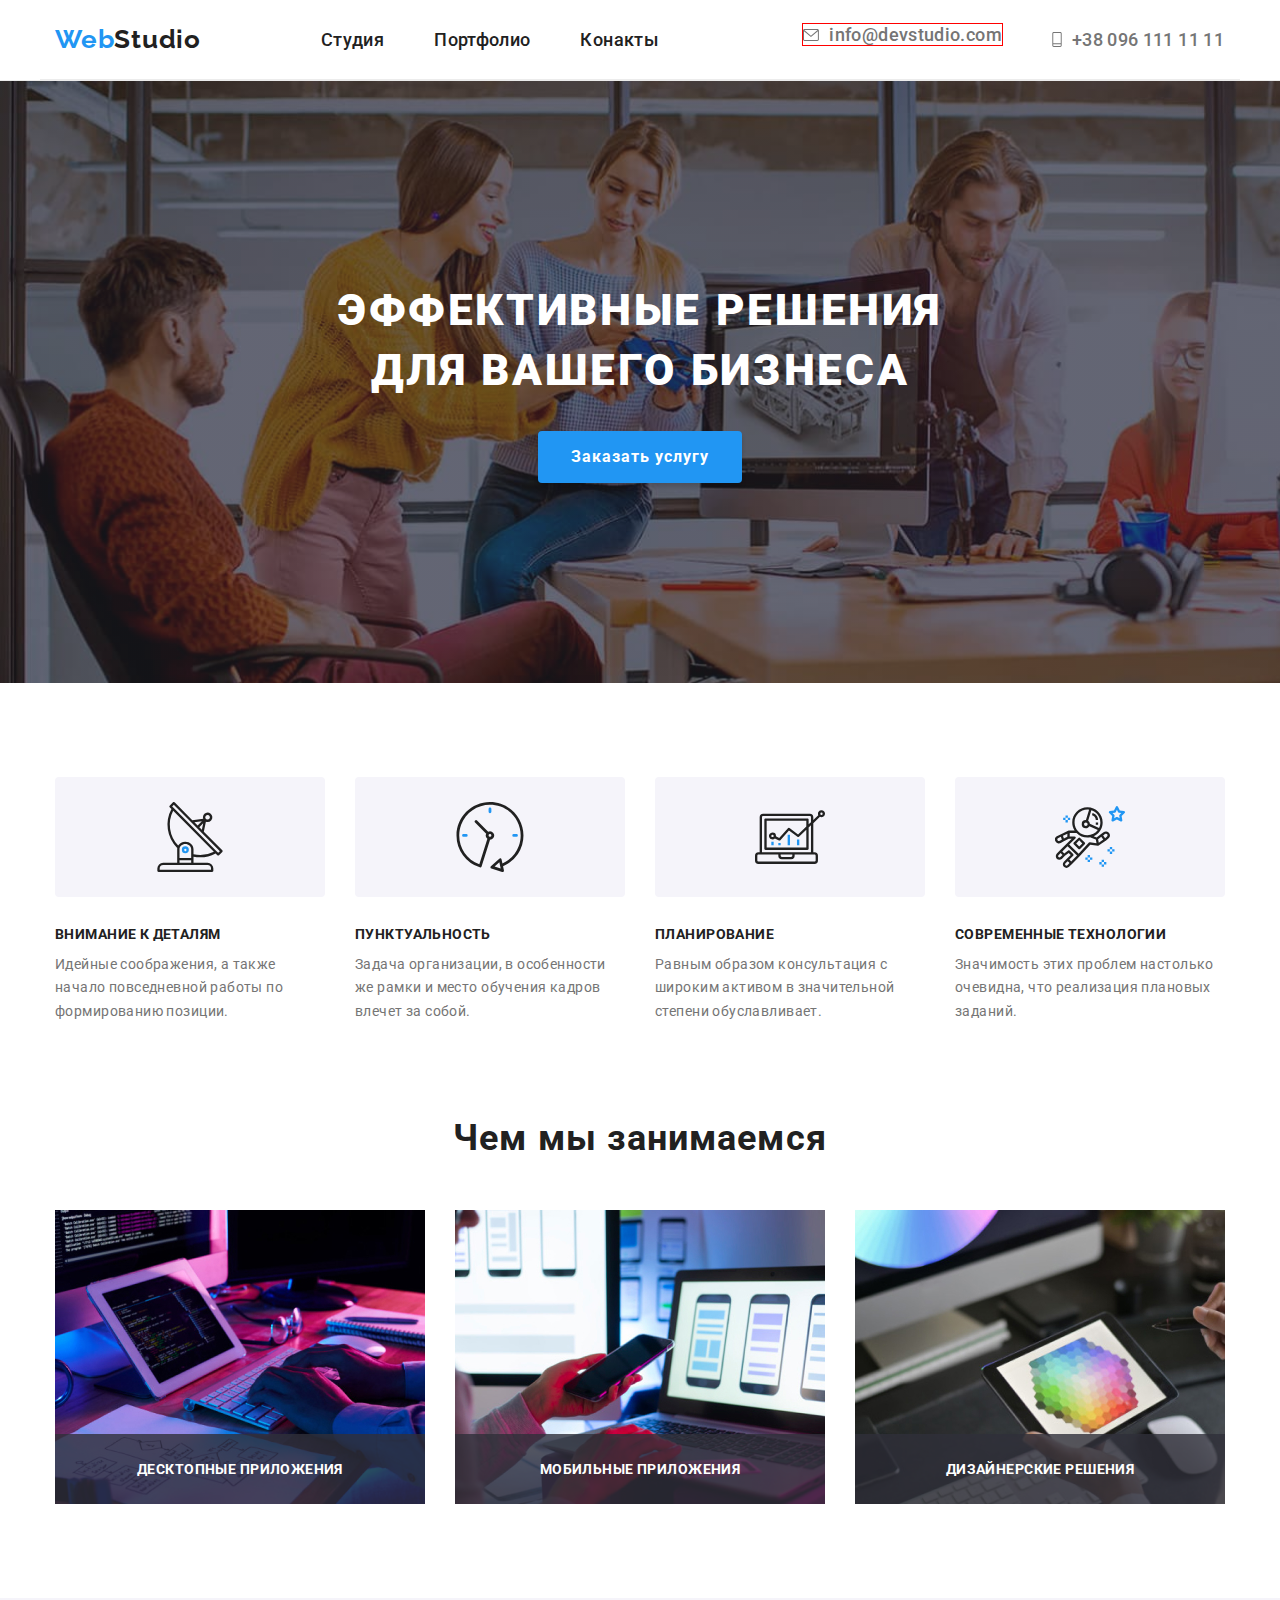
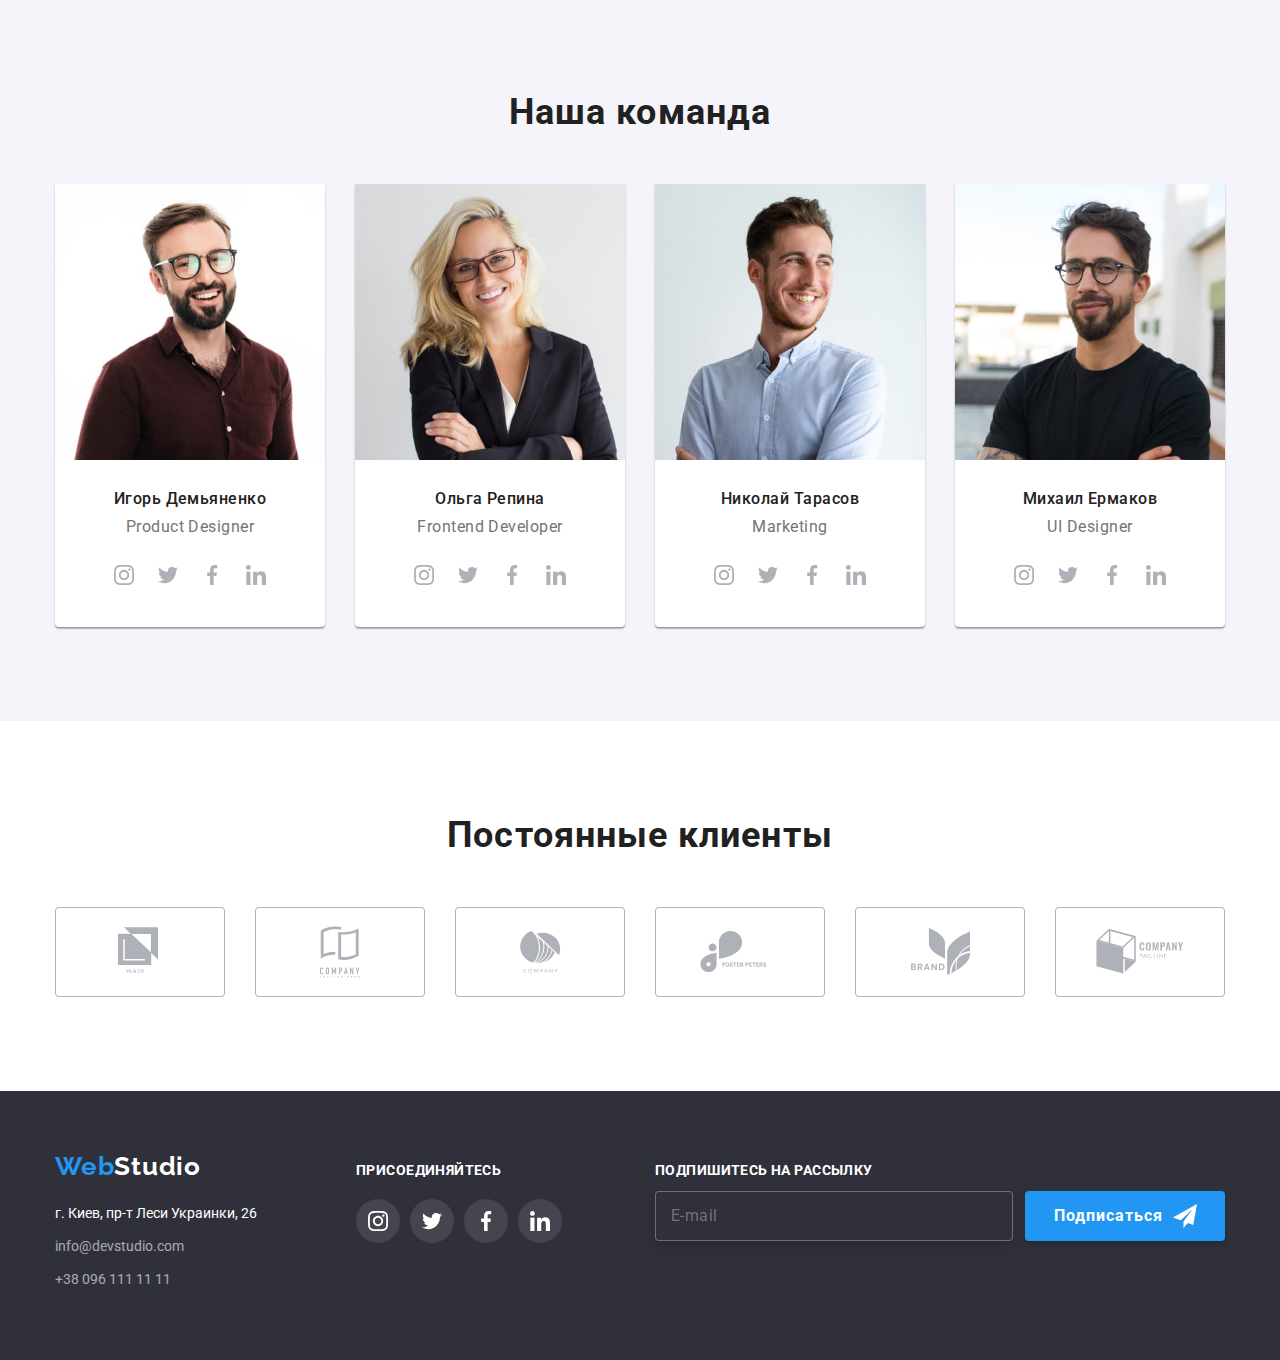
==== commit d1167649: "v" ====
--- a/index.html
+++ b/index.html
@@ -138,7 +138,18 @@
                 <h2 class="team-title">Наша команда</h2>
                 <ul class="team-flex">
                     <li class="team-flex-item">
-                        <img src="./img/img3.jpg" alt="Фото парень">
+
+            <img class="team-list__image" srcset="
+                              ./images/team/img-1-450.jpg   450w,
+                              ./images/team/img-1-900.jpg   900w,
+                              ./images/team/img-1-1350.jpg 1350w
+                            " src="./images/team/img-1-450.jpg" sizes="
+                            (min-width: 1200px) 270px, 
+                            (min-width: 768px)  354px, 
+                            (min-width: 480px)  450px
+                            " alt="Фотография Игоря Демьяненко"
+                             />
+                        <!-- <img src="./img/img3.jpg" alt="Фото парень"> -->
     
                         <div class="icons">
                             <h3 class="team-text">Игорь Демьяненко</h3>
@@ -178,7 +189,16 @@
                         <!--oт icons-->
                     </li>
                     <li class="team-flex-item">
-                        <img src="./img/img(4).jpg" alt="Фото девушка">
+                        <img class="team-list__image" srcset="
+                                          ./images/team/img-2-450.jpg   450w,
+                                          ./images/team/img-2-900.jpg   900w,
+                                          ./images/team/img-2-1350.jpg 1350w
+                                        " src="./images/team/img-2-450.jpg" sizes="
+                                        (min-width: 1200px) 270px, 
+                                        (min-width: 768px) 354px, 
+                                        (min-width: 480px) 450px
+                                      " alt="Фотография Ольги Репиной" />
+                        <!-- <img src="./img/img(4).jpg" alt="Фото девушка"> -->
     
                         <div class="icons">
                             <h3 class="team-text">Ольга Репина</h3>
@@ -217,7 +237,16 @@
                         <!--oт icons-->
                     </li>
                     <li class="team-flex-item">
-                        <img src="./img/img5.jpg" alt="Фото парень">
+                        <img class="team-list__image" srcset="
+                                          ./images/team/img-3-450.jpg   450w,
+                                          ./images/team/img-3-900.jpg   900w,
+                                          ./images/team/img-3-1350.jpg 1350w
+                                        " src="./images/team/img-3-450.jpg" sizes="
+                                        (min-width: 1200px) 270px, 
+                                        (min-width: 768px) 354px, 
+                                        (min-width: 480px) 450px
+                                      " alt="Фотография Николая Тарасова" />
+                        <!-- <img src="./img/img5.jpg" alt="Фото парень"> -->
     
                         <div class="icons">
                             <h3 class="team-text">Николай Тарасов</h3>
@@ -257,7 +286,16 @@
                         <!--oт icons-->
                     </li>
                     <li class="team-flex-item">
-                        <img src="./img/img6.jpg" alt="Фото парень">
+                        <img class="team-list__image" srcset="
+                                          ./images/team/img-4-450.jpg   450w,
+                                          ./images/team/img-4-900.jpg   900w,
+                                          ./images/team/img-4-1350.jpg 1350w
+                                        " src="./images/team/img-4-450.jpg" sizes="
+                                        (min-width: 1200px) 270px, 
+                                        (min-width: 768px) 354px, 
+                                        (min-width: 480px) 450px
+                                      " alt="Фотография Михаила Ермакова" />
+                        <!-- <img src="./img/img6.jpg" alt="Фото парень"> -->
                         <div class="icons">
                             <h3 class="team-text">Михаил Ермаков</h3>
                             <p lang="en" class="team-prof">UI Designer</p>
--- a/css/main.min.css
+++ b/css/main.min.css
@@ -1,2 +1,2 @@
-.visually-hidden{position:absolute !important;clip:rect(1px 1px 1px 1px);clip:rect(1px, 1px, 1px, 1px);padding:0 !important;border:0 !important;height:1px !important;width:1px !important;overflow:hidden}:root{--primary-text-color: #757575;--title-text-color: #212121;--accent-color: #2196f3;--primary-bg-color: #ffffff;--second-bg-color: #f5f4fa;--third-bg-color: #2f303a}html{box-sizing:border-box}*,*::before,*::after{box-sizing:inherit}body{font-family:"Roboto", sans-serif;font-weight:400;background-color:var(--primary-bg-color);color:var(--primary-text-color)}input{font-family:inherit}h1,h2,h3,h4,h5,h6,body,ul,li,p{padding:0;margin:0;list-style:none;border:none}h1{letter-spacing:0.06em}h2,h3{letter-spacing:0.03em}p{letter-spacing:0.03em}.link{text-decoration:none;padding:0;margin:0}img{display:block;max-width:100%;height:auto}.container{padding:0 15px;margin:0 auto}@media screen and (min-width: 320px) and (max-width: 767px){.container{width:100%;max-width:480px}}@media screen and (min-width: 768px) and (max-width: 1199px){.container{width:100%;max-width:768px}}@media screen and (min-width: 1200px){.container{width:100%;max-width:1200px}}.backdrop{position:fixed;left:0;top:0;z-index:100;width:100%;height:100%;background-color:rgba(0,0,0,0.2);overflow-y:scroll}.backdrop.is-hidden{transition:all 250ms cubic-bezier(0.4, 0, 0.2, 1) 250ms}.is-hidden{opacity:0;pointer-events:none}.modal{position:absolute;padding:40px;top:50%;left:50%;box-sizing:border-box;transform:translate(-50%, -50%) scale(1);transition:transform 250ms cubic-bezier(0.4, 0, 0.2, 1) 250ms;width:528px;min-height:581px;background-color:var(--primary-bg-color);box-shadow:0px 1px 3px rgba(0,0,0,0.12),0px 1px 1px rgba(0,0,0,0.14),0px 2px 1px rgba(0,0,0,0.2);border-radius:4px}.backdrop.is-hidden .modal{transform:translate(-50%, -50%) scale(0);transition:transform 250ms cubic-bezier(0.4, 0, 0.2, 1) 0ms}.modal-close-btn{position:absolute;top:8px;right:8px;width:30px;height:30px;border-radius:50%;background-color:var(--primary-bg-color);border:1px solid rgba(0,0,0,0.1);cursor:pointer;transition:fill 250ms cubic-bezier(0.4, 0, 0.2, 1)}.modal-close-btn:hover{fill:var(--accent-color)}.modal-form{display:flex;flex-direction:column}.modal-form-input-wrapper{position:relative;display:block;margin-top:4px;transition:border-color 250ms cubic-bezier(0.4, 0, 0.2, 1)}.modal-form-field{font-family:Roboto;font-style:400;font-size:12px;line-height:1.16;position:relative;letter-spacing:0.01em;color:var(--primary-text-color);margin-bottom:10px}.user-data{font-family:Roboto;font-style:400;font-weight:700;font-size:20px;line-height:1.15;text-align:center;letter-spacing:0.03em;color:#212121;margin-bottom:12px}.modal-form-icon{position:absolute;left:12px;top:50%;transform:translateY(-50%);display:block;fill:#212121;background-repeat:no-repeat;background-position:center;margin:0;transition:fill 250ms cubic-bezier(0.4, 0, 0.2, 1)}.modal-form-icon:hover{fill:var(--accent-color)}.modal-form-input:focus+.modal-form-icon:hover{fill:var(--accent-color)}.modal-form-input{width:100%;height:40px;border-radius:4px;border:1px solid rgba(33,33,33,0.2);padding-left:42px;cursor:pointer;box-sizing:border-box;margin-top:4px;transition:border-color 250ms cubic-bezier(0.4, 0, 0.2, 1)}.modal-form-input:focus{outline:none;border:1px solid var(--accent-color)}.modal-form-message{width:100%;height:120px;border:1px solid rgba(33,33,33,0.2);border-radius:4px;resize:none;padding:12px 16px;box-sizing:border-box;margin-top:4px;margin-bottom:20px;transition:border-color 250ms cubic-bezier(0.4, 0, 0.2, 1)}.modal-form-message:focus{outline:none;border:1px solid var(--accent-color)}.modal-form-message::placeholder{color:rgba(117,117,117,0.5)}.modal-form-btn{font-family:inherit;font-style:400;font-size:16px;font-weight:700;line-height:1.875;display:block;justify-content:space-between;margin:0 auto;align-items:center;text-align:center;text-decoration:none;letter-spacing:0.06em;width:200px;height:50px;left:700px;top:712px;box-shadow:0px 4px 4px rgba(0,0,0,0.15);border-radius:4px;padding-bottom:10px;padding-top:10px;padding-right:55px;padding-left:55px;color:var(--primary-bg-color);background-color:var(--accent-color);border:1px solid transparent;cursor:pointer;margin-top:30px;transition:background-color 250ms cubic-bezier(0.4, 0, 0.2, 1)}.modal-form-btn:hover,.modal-form-btn:focus{background-color:var(--accent-color);color:var(--primary-bg-color)}.contact-form{text-decoration-skip-ink:none;display:inline-block;color:var(--accent-color)}.contact-form-policy-label{display:flex;align-items:center;font-family:Roboto;font-style:normal;font-size:14px;font-weight:400;line-height:1.714;letter-spacing:0.03em;color:var(--primary-text-color);transition:border-color 250ms cubic-bezier(0.4, 0, 0.2, 1),background-color 250ms cubic-bezier(0.4, 0, 0.2, 1)}.contact-form-policy-label::before{content:"";display:block;width:16px;height:15px;border:2px solid #212121;margin-right:10px}.modal-form-policy:checked+.contact-form-policy-label::before{background-color:var(--accent-color);border:var(--accent-color);background-image:url(../img/check.svg)}.menu-container-link.nav.link{position:relative;display:inline-block}.menu-container-link-action.current::after{opacity:1}.menu-container-link-action::after{content:"";display:inline-block;align-items:center;position:absolute;opacity:0;left:0px;bottom:-8px;width:100%;height:4px;background-color:var(--accent-color);border-radius:2px;transform:scaleX(0);transition:250ms cubic-bezier(0.4, 0, 0.2, 1)}.menu-container-link-action.current{color:var(--accent-color)}.menu-container-link-action:hover::after,.menu-container-link-action:focus:after{transform:scaleX(1)}.header{position:relative;border:1px solid #ececec;border-bottom:1px solid #ececec}@media screen and (min-width: 320px) and (max-width: 1199px){.container-main{display:flex;justify-content:space-between;align-items:center}}@media screen and (min-width: 1200px){.container-main{display:flex;align-items:center}}.container-main{display:flex;align-items:center}.menu-btn{display:inline-flex;margin:0px;padding:0px;border:none;background-color:transparent;transition:transform 500ms cubic-bezier(0.4, 0, 0.2, 1) 250ms}@media screen and (min-width: 768px){.menu-btn.is-open{display:none;transition:transform 250ms cubic-bezier(0.4, 0, 0.2, 1) 0ms}}.menu-btn .icon-menu{display:none}.menu-btn.is-open .icon-cross{display:none}.menu-btn.is-open .icon-menu{display:block}.menu-btn{transition:fill 250ms cubic-bezier(0.4, 0, 0.2, 1)}.menu-btn:hover{fill:var(--accent-color)}.menu-container{text-align:center;padding:60px 0;transition:transform 250ms cubic-bezier(0.4, 0, 0.2, 1)}@media screen and (max-width: 767px){.menu-container{background-color:var(--primary-bg-color);z-index:1}}.menu-container.is-open{display:block;transition:transform 250ms cubic-bezier(0.4, 0, 0.2, 1)}@media screen and (max-width: 767px){.menu-container{display:none;position:absolute;top:100%;left:0;width:100%}}@media screen and (min-width: 768px){.menu-container{display:flex;align-items:center}}@media screen and (min-width: 1200px){.main-nav{display:flex;align-items:center}}.menu-container-list{display:flex}@media screen and (min-width: 1200px){.menu-container-list{display:flex;transition:background-color 250ms cubic-bezier(0.4, 0, 0.2, 1)}}@media screen and (max-width: 767px){.menu-container-item:not(:last-child){margin-bottom:40px}}@media screen and (min-width: 768px){.menu-container-item:not(:last-child){margin-right:50px}.menu-container-link{display:block;font-family:Roboto;font-style:normal;font-weight:500;font-size:14px;line-height:1.142;letter-spacing:0.02em}}@media screen and (min-width: 768px) and (min-width: 1200px){.menu-container-link{display:flex;font-size:18px;line-height:1.166;transition:transform 250ms cubic-bezier(0.4, 0, 0.2, 1)}}@media screen and (min-width: 768px){.menu-container-link.nav:hover,.menu-container-link.nav:focus{color:var(--accent-color)}.menu-container-link.contacts:hover,.menu-container-link.contacts:focus{color:var(--accent-color)}.contact-item-svg-envelope:hover,.contact-item-svg-Mobile:hover,.contact-item-svg-envelope:focus,.contact-item-svg-Mobile:focus{fill:var(--accent-color)}.contact-item-svg-envelope{transition:fill 250ms cubic-bezier(0.4, 0, 0.2, 1)}.contact-item-svg-Mobile{transition:fill 250ms cubic-bezier(0.4, 0, 0.2, 1)}.menu-container-link.nav{color:var(--title-text-color)}.menu-container-link.contacts{color:var(--primary-text-color)}.contact-item-svg-envelope,.contact-item-svg-Mobile{margin-right:10px;fill:var(--primary-text-color)}.main-nav{display:block;justify-content:center;align-items:center;transition:background-color 250ms cubic-bezier(0.4, 0, 0.2, 1)}}@media screen and (min-width: 768px) and (min-width: 768px) and (max-width: 1199px){.main-nav{display:flex;justify-content:space-between;align-items:center;width:544px}}@media screen and (min-width: 768px){.container-main{border-bottom:1px solid #ececec;height:60px}}@media screen and (min-width: 768px) and (min-width: 768px) and (max-width: 1199px){.container-main{height:80px}}@media screen and (min-width: 768px) and (min-width: 1200px){.container-main{display:flex;justify-content:space-between;height:80px}.menu-container{display:flex}.main-nav{display:flex;align-items:center;justify-content:space-between;border:1px solid transparent;transition:background-color 250ms cubic-bezier(0.4, 0, 0.2, 1);width:905px;outline:1px solid blue}.menu-contacts{display:flex;margin-left:auto;align-self:flex-end;cursor:pointer;outline:1px solid red}.menu-mail{margin-right:50px;padding-top:32px;margin-bottom:32px}.menu-tell{padding-top:32px;margin-bottom:32px}.menu-contacts .menu-container-link .link{align-items:center}}@media screen and (min-width: 768px) and (min-width: 320px) and (max-width: 1199px){.menu-contacts{display:block;flex-wrap:wrap;cursor:pointer;transition:250ms cubic-bezier(0.4, 0, 0.2, 1)}}@media screen and (min-width: 768px) and (min-width: 320px) and (max-width: 767px){.menu-contacts{margin-top:60px}}@media screen and (min-width: 768px) and (min-width: 320px) and (max-width: 767px){.menu-mail{margin-bottom:16px}}@media screen and (min-width: 768px) and (min-width: 768px) and (max-width: 1999px){.menu-mail{margin-bottom:10px}}@media screen and (min-width: 768px) and (min-width: 320px) and (max-width: 1999px){.page-logo{display:block;font-family:Raleway;font-style:normal;font-weight:700;font-size:24px;line-height:1.16;letter-spacing:0.03em;color:var(--title-text-color);text-decoration:none;margin-top:16px;margin-bottom:16px}.logo-color{font-family:Raleway;font-style:normal;font-weight:700;font-size:24px;line-height:1.16;letter-spacing:0.03em;color:var(--accent-color);text-align:center}}@media screen and (min-width: 768px){.page-logo{font-family:Raleway;font-style:normal;font-weight:700;font-size:26px;line-height:1.19;letter-spacing:0.03em;color:var(--title-text-color);text-decoration:none;margin-top:24px;margin-bottom:25px}.logo-color{font-family:Raleway;font-style:normal;font-weight:700;font-size:26px;line-height:1.19;letter-spacing:0.03em;color:var(--accent-color)}}@media screen and (min-width: 320px) and (max-width: 767px){.hero{background-color:var(--third-bg-color);background-image:linear-gradient(rgba(47,48,58,0.4), rgba(47,48,58,0.4)),url("../img/hero_mobile.jpg")}}@media screen and (min-width: 320px) and (max-width: 767px){.hero{background-size:cover;background-repeat:no-repeat;background-position:center;padding-bottom:118px;padding-top:118px}.hero-title{font-family:Roboto;font-style:normal;font-weight:900;font-size:26px;line-height:1.615;text-transform:uppercase;text-align:center;letter-spacing:0.06em;margin:0 auto;margin-bottom:30px;color:var(--primary-bg-color)}}@media screen and (min-width: 450px) and (max-width: 1199px){.hero-title{width:360px}}@media screen and (min-width: 320px) and (max-width: 767px){.hero-button{font-family:"Roboto";font-style:normal;font-weight:700;font-size:16px;line-height:1.875;letter-spacing:0.06em;padding-bottom:10px;padding-top:10px;padding-right:32px;padding-left:32px;display:block;margin:0 auto;text-align:center;text-decoration:none;border:none;cursor:pointer;color:var(--primary-bg-color);background-color:var(--accent-color);box-shadow:0px 4px 4px rgba(0,0,0,0.15);border-radius:4px}}@media screen and (min-width: 480) and (max-width: 1199px){.hero-button{width:136px}}.hero-button .link:hover,.hero-button .link:focus,.hero-button .link:active{color:var(--accent-color)}@media screen and (min-width: 768px) and (max-width: 1199px){.hero{background-size:cover;background-repeat:no-repeat;background-position:center;padding-bottom:118px;padding-top:118px;background-color:var(--third-bg-color);background-image:linear-gradient(rgba(47,48,58,0.4), rgba(47,48,58,0.4)),url("../img/hero_tablet.jpg")}.hero-title{margin:0 auto;font-weight:900;font-size:26px;line-height:1.61;text-align:center;text-transform:uppercase;color:var(--primary-bg-color);letter-spacing:0.06em;margin-bottom:30px}.hero-button{font-family:inherit;font-style:normal;font-weight:700;font-size:16px;line-height:1.87;display:block;margin:0 auto;align-items:center;text-align:center;text-decoration:none;border-radius:4px;letter-spacing:0.06em;padding-bottom:10px;padding-top:10px;padding-right:32px;padding-left:32px;color:var(--primary-bg-color);background-color:var(--accent-color);border:none;box-shadow:0px 4px 4px rgba(0,0,0,0.15);cursor:pointer;transition:background-color 250ms cubic-bezier(0.4, 0, 0.2, 1)}.hero-button .link:hover,.hero-button .link:focus,.hero-button .link:active{color:var(--accent-color)}}@media screen and (min-width: 1200px){.hero{background-repeat:no-repeat;background-size:cover;padding-top:200px;padding-bottom:200px;background-color:var(--third-bg-color);background-image:linear-gradient(to right, rgba(47,48,58,0.4), rgba(47,48,58,0.4)),url("../img/img16.jpg")}.hero-title{font-weight:900;font-size:44px;line-height:1.36;text-align:center;text-transform:uppercase;color:var(--primary-bg-color);letter-spacing:0.06em;margin-bottom:30px}.hero-button{font-family:inherit;font-style:normal;font-weight:700;font-size:16px;line-height:1.87;display:block;margin:0 auto;text-align:center;text-decoration:none;border-radius:4px;letter-spacing:0.06em;padding-bottom:10px;padding-top:10px;padding-right:32px;padding-left:32px;color:var(--primary-bg-color);background-color:var(--accent-color);border:1px solid transparent;box-shadow:0px 4px 4px rgba(0,0,0,0.15);cursor:pointer}.hero-button .link:hover,.hero-button .link:focus,.hero-button .link:active{color:var(--accent-color)}}.container{padding:0 15px;margin:0 auto}@media screen and (min-width: 320px) and (max-width: 767px){.features{padding-top:60px;padding-bottom:60px}.features-list{display:block}.features-title{font-family:Roboto;font-style:normal;font-weight:700;font-size:14px;line-height:1.142;margin-bottom:10px;text-align:center;text-transform:uppercase;color:var(--title-text-color)}.features-text{font-size:14px;line-height:1.714;margin-bottom:30px;color:var(--primary-text-color)}}@media screen and (min-width: 320px) and (max-width: 767px){.list-item{width:100%}.feature-item-logo{height:120px;background-color:#f5f4fa;border-radius:4px;margin-bottom:30px;display:flex;align-items:center;justify-content:center}.list-item-Antena .feature-item-logo::before{content:"";background-image:url(../img/antenna.svg);width:70px;height:70px}.list-item-Clock .feature-item-logo::before{background-image:url(../img/clock.svg);content:"";width:70px;height:70px}.list-item-Diagram .feature-item-logo::before{background-image:url(../img/diagram.svg);content:"";width:70px;height:70px}.list-item-Astronaut .feature-item-logo::before{background-image:url(../img/astronaut.svg);content:"";width:70px;height:70px}}@media screen and (min-width: 768px) and (max-width: 1199px){.features{padding-top:60px;padding-bottom:60px}.features-list{display:flex;justify-content:space-between;flex-wrap:wrap}.feature-item-logo{width:354px;height:120px;background-color:#f5f4fa;border-radius:4px;margin-bottom:30px;display:flex;align-items:center;justify-content:center}.features-title{font-style:normal;font-weight:700;font-size:14px;margin-bottom:10px;margin-top:0px;line-height:1.14;text-transform:uppercase;color:var(--title-text-color)}.features-text{font-size:14px;width:270px;line-height:1.71;margin-bottom:30px;color:var(--primary-text-color)}.list-item::before{display:block;content:"";width:270px;height:120px;margin-bottom:30px;background-color:#f5f4fa;background-repeat:no-repeat;background-size:65px 70px;background-position:center;border-radius:4px}.list-item-Antena .feature-item-logo::before{content:"";background-image:url(../img/antenna.svg);width:70px;height:70px}.list-item-Clock .feature-item-logo::before{background-image:url(../img/clock.svg);content:"";width:70px;height:70px}.list-item-Diagram .feature-item-logo::before{background-image:url(../img/diagram.svg);content:"";width:70px;height:70px}.list-item-Astronaut .feature-item-logo::before{background-image:url(../img/astronaut.svg);content:"";width:70px;height:70px}}@media screen and (min-width: 1200px){.feature-item-logo{width:270px;height:120px;background-color:#f5f4fa;border-radius:4px;margin-bottom:30px;display:flex;align-items:center;justify-content:center}.features{padding-top:94px;padding-bottom:94px}.features-list{display:flex;justify-content:space-between}.features-title{font-style:normal;font-weight:700;font-size:14px;margin-bottom:10px;margin-top:0px;line-height:1.14;text-transform:uppercase;color:var(--title-text-color)}.features-text{font-size:14px;width:270px;line-height:1.71;color:var(--primary-text-color)}.list{display:flex;list-style:none}.list-item{width:350px;padding:10px;margin:10px;border-radius:4px;box-shadow:0px 2px 1px rgba(0,0,0,0.2),0px 1px 1px rgba(0,0,0,0.14),0px 1px 3px rgba(0,0,0,0.12)}.list-item::before{display:block;content:"";width:270px;height:120px;margin-bottom:30px;background-color:#f5f4fa;background-repeat:no-repeat;background-size:65px 70px;background-position:center;border-radius:4px}.list-item-Antena .feature-item-logo::before{content:"";background-image:url(../img/antenna.svg);width:70px;height:70px}.list-item-Clock .feature-item-logo::before{background-image:url(../img/clock.svg);content:"";width:70px;height:70px}.list-item-Diagram .feature-item-logo::before{background-image:url(../img/diagram.svg);content:"";width:70px;height:70px}.list-item-Astronaut .feature-item-logo::before{background-image:url(../img/astronaut.svg);content:"";width:70px;height:70px}}@media screen and (min-width: 320px) and (max-width: 1199px){.work{display:none}}@media screen and (min-width: 1200px){.work{padding-bottom:94px}.work-title{font-weight:700;font-size:36px;line-height:1.16;margin-bottom:50px;margin-top:0px;text-align:center;color:var(--title-text-color)}.work-flex{display:flex;justify-content:space-between}.work-flex+.item+.item{margin-left:30px}.work-flex .work-item{position:relative}.work-list{position:relative;left:0;bottom:0;width:100%;display:inline-flex;justify-content:center;align-items:center;position:absolute;max-width:370px;min-height:70px;background:rgba(47,48,58,0.8)}.work-info{width:fit-content;font-style:400;font-weight:700;font-size:14px;line-height:1.14px;text-align:center;letter-spacing:0.03em;text-transform:uppercase;color:var(--primary-bg-color)}}@media screen and (min-width: 320px) and (max-width: 767px){.team{background-color:var(--second-bg-color);padding-top:60px;padding-bottom:60px}.team-title{color:var(--title-text-color);font-weight:700;font-size:28px;line-height:1.17;margin-bottom:30px;text-align:center}.team-flex{display:flex;flex-direction:column}.team-flex-item:not(:last-child){margin-bottom:30px}.team-flex-item{box-shadow:0px 1px 3px rgba(0,0,0,0.12),0px 1px 1px rgba(0,0,0,0.14),0px 2px 1px rgba(0,0,0,0.2);border-radius:0px 0px 4px 4px;background-color:var(--primary-bg-color)}.team-text{font-weight:500;font-size:16px;line-height:1.18;text-align:center;margin-top:30px;margin-bottom:10px;color:var(--title-text-color)}.team-prof{font-size:16px;line-height:1.18;text-align:center;color:var(--primary-text-color);margin-bottom:16px}.icons{padding-bottom:16px;padding-right:32px;padding-left:32px;padding-bottom:30px}.icon-list-link:hover .icon-list-svg,.icon-list-link:focus .icon-list-svg{fill:var(--primary-bg-color)}.icon-list-link:hover,.icon-list-link:focus{background-color:var(--accent-color)}.icon-list-svg{width:20px;height:20px;fill:#afb1b8}.icon-list{display:flex;justify-content:center}.icon-list-link{display:flex;justify-content:center;align-items:center;width:44px;height:44px;border-radius:50px;margin-right:10px;transition:border-color 250ms cubic-bezier(0.4, 0, 0.2, 1);transition:250ms cubic-bezier(0.4, 0, 0.2, 1)}.icon-list-link:nth-last-child(-n+4){margin-right:0}}@media screen and (min-width: 768px) and (max-width: 1199px){.team{background-color:var(--second-bg-color);padding-top:60px;padding-bottom:60px}.team-title{color:var(--title-text-color);font-weight:700;font-size:28px;line-height:1.17;margin-bottom:30px;text-align:center;align-items:center}.team-flex{display:flex;flex-wrap:wrap;justify-content:space-between}.team-flex-item{box-shadow:0px 1px 3px rgba(0,0,0,0.12),0px 1px 1px rgba(0,0,0,0.14),0px 2px 1px rgba(0,0,0,0.2);border-radius:0px 0px 4px 4px;background-color:var(--primary-bg-color);width:350px}.team-flex-item:nth-child(2n){margin-left:30px}.team-flex-item:not(:nth-last-child(-n+2)){margin-bottom:30px}.team-text{font-size:16px;line-height:1.18;font-weight:500;text-align:center;margin-bottom:10px;color:var(--title-text-color)}.team-prof{font-weight:400;font-size:16px;line-height:1.18;text-align:center;color:var(--primary-text-color);margin-bottom:16px}.icons{padding-top:30px;padding-bottom:24px}.icon-list-link:hover .icon-list-svg,.icon-list-link:focus .icon-list-svg{fill:var(--primary-bg-color)}.icon-list-link:hover,.icon-list-link:focus{background-color:var(--accent-color)}.icon-list-svg{width:20px;height:20px;fill:#afb1b8}.icon-list{display:flex;justify-content:center}.icon-list-link{display:flex;justify-content:center;align-items:center;width:44px;height:44px;border-radius:50px;margin-right:10px;transition:border-color 250ms cubic-bezier(0.4, 0, 0.2, 1);transition:250ms cubic-bezier(0.4, 0, 0.2, 1)}.icon-list-link:nth-last-child(-n+4){margin-right:0}}@media screen and (min-width: 1200px){.team{background-color:var(--second-bg-color);padding-bottom:94px}.team-title{color:var(--title-text-color);font-weight:700;font-size:36px;line-height:1.16;text-align:center;padding-bottom:50px;padding-top:94px}.team-flex{display:flex;justify-content:space-between}.team-flex-item{box-shadow:0px 1px 3px rgba(0,0,0,0.12),0px 1px 1px rgba(0,0,0,0.14),0px 2px 1px rgba(0,0,0,0.2);border-radius:0px 0px 4px 4px;background-color:var(--primary-bg-color);width:270px}.team-text{color:var(--title-text-color);font-size:16px;line-height:1.16;font-weight:500;text-align:center;margin-top:30px;margin-bottom:10px}.team-prof{font-size:16px;line-height:1.16;text-align:center;color:var(--primary-text-color);margin-bottom:16px}.icons{padding-bottom:16px;padding-right:32px;padding-left:32px;padding-bottom:30px}.icon-list-link:hover .icon-list-svg,.icon-list-link:focus .icon-list-svg{fill:var(--primary-bg-color)}.icon-list-link:hover,.icon-list-link:focus{background-color:var(--accent-color)}.icon-list-svg{width:20px;height:20px;fill:#afb1b8}.icon-list{display:flex;justify-content:center}.icon-list-link{display:flex;justify-content:center;align-items:center;width:44px;height:44px;border-radius:50px;margin-right:10px;transition:border-color 250ms cubic-bezier(0.4, 0, 0.2, 1);transition:250ms cubic-bezier(0.4, 0, 0.2, 1)}.icon-list-link:nth-last-child(-n+4){margin-right:0}}@media screen and (min-width: 320px) and (max-width: 767px){.client{display:flex;flex-wrap:wrap;padding-bottom:60px;padding-top:60px}.client-title{font-weight:700;font-size:28px;line-height:1.17;margin-bottom:30px;text-align:center;color:var(--title-text-color)}.client-list{display:flex;flex-wrap:wrap;cursor:pointer}.client-item{width:210px;height:90px}.client-item:nth-child(2n){margin-left:30px}.client-item:not(:nth-last-child(-n+2)){margin-bottom:30px}.client-link{display:flex;align-items:center;justify-content:center;width:210px;height:90px;border:1px solid #afb1b8;border-radius:4px;fill:#afb1b8;cursor:pointer;transition:border-color 250ms cubic-bezier(0.4, 0, 0.2, 1);transition:250ms cubic-bezier(0.4, 0, 0.2, 1)}.client-svg{transition:fill 250ms cubic-bezier(0.4, 0, 0.2, 1)}.client-link:hover,.client-link:focus{fill:var(--accent-color)}.client-link:hover{border-color:var(--accent-color)}}@media screen and (min-width: 768px) and (max-width: 1199px){.client{display:flex;flex-wrap:wrap;padding-bottom:60px;padding-top:60px}.client-title{font-weight:700;font-size:28px;line-height:1.17;margin-bottom:30px;text-align:center;color:var(--title-text-color)}.client-list{display:flex;flex-wrap:wrap;cursor:pointer}.client-item{width:210px;height:90px}.client-item:not(:nth-last-child(-n+3)){margin-bottom:30px}.client-item:nth-child(3n+2){margin-right:30px;margin-left:30px}.client-link{display:flex;align-items:center;justify-content:center;width:100%;height:100%;width:210px;height:90px;border:1px solid #afb1b8;border-radius:4px;fill:#afb1b8;cursor:pointer;transition:border-color 250ms cubic-bezier(0.4, 0, 0.2, 1);transition:250ms cubic-bezier(0.4, 0, 0.2, 1)}.client-svg{transition:fill 250ms cubic-bezier(0.4, 0, 0.2, 1)}.client-link:hover,.client-link:focus{fill:var(--accent-color)}.client-link:hover{border-color:var(--accent-color)}}@media screen and (min-width: 1200px){.client{padding-bottom:94px;padding-top:94px}.client-title{font-weight:700;font-size:36px;line-height:1.16;margin-bottom:50px;text-align:center;color:var(--title-text-color)}.client-list{display:flex;justify-content:space-between;cursor:pointer}.client-item{width:170px;height:90px}.client-link{display:flex;justify-content:center;align-items:center;width:170px;height:90px;border:1px solid #afb1b8;box-sizing:border-box;border-radius:4px;fill:#afb1b8;transition:border-color 250ms cubic-bezier(0.4, 0, 0.2, 1)}.client-link:hover,.client-link:focus{fill:var(--accent-color)}.client-link:hover:hover,.client-link:focus:hover{border-color:var(--accent-color)}.client-svg{transition:fill 250ms cubic-bezier(0.4, 0, 0.2, 1)}}@media screen and (min-width: 320px) and (max-width: 767px){.footer-title{padding-top:60px;padding-bottom:60px;background-color:var(--third-bg-color)}.footer-box{display:block;flex-direction:column;align-items:center}.footer-logo{display:block;font-family:Raleway;font-style:normal;font-weight:700;text-align:center;letter-spacing:0.03em;font-size:24px;line-height:1.16;color:var(--primary-bg-color);text-decoration:none;margin-bottom:20px}.logo-color{color:var(--accent-color)}.footer-address{font-family:Roboto;font-style:normal;font-weight:400;font-size:14px;line-height:1.71;letter-spacing:0.03em;text-align:center;color:var(--primary-bg-color)}.footer-address link{margin-bottom:8px}.footer-nav:not(:last-child){margin-bottom:8px}.footer-nav{display:block;font-family:Roboto;font-style:normal;font-weight:400;font-size:14px;line-height:1.71;letter-spacing:0.03em;text-align:center;color:rgba(255,255,255,0.6)}.footer-center{margin-top:60px}.join{font-weight:700;font-style:400;font-size:14px;line-height:1.14;letter-spacing:0.03em;text-align:center;letter-spacing:0.03em;text-transform:uppercase;color:var(--primary-bg-color);margin-bottom:20px}.social-list{display:flex;justify-content:center;margin-bottom:60px}.social-list-item:not(:last-child){margin-right:10px}.social-list-link{display:flex;justify-content:center;align-items:center;width:44px;height:44px;border-radius:50px;background:rgba(255,255,255,0.1);transition:250ms cubic-bezier(0.4, 0, 0.2, 1)}.social-list-link:hover,.social-list-link:focus{background-color:var(--accent-color)}.social-list-svg{width:20px;height:20px;transition:fill 250ms cubic-bezier(0.4, 0, 0.2, 1)}.social-list-svg{fill:var(--primary-bg-color)}.social-list-link:hover,.social-list-link:focus{background-color:var(--accent-color)}.footer-mail{width:100%}.footer-mail-box{display:flex;flex-wrap:wrap}.footer-social-title{display:flex;flex-direction:row;align-items:center;flex-direction:column;font-style:400;font-weight:700;font-size:14px;line-height:1.14px;letter-spacing:0.03em;text-transform:uppercase;margin-bottom:20px;color:var(--primary-bg-color)}.footer-mail-input{display:flex;align-items:center;justify-content:center;font-family:"Roboto";font-style:normal;font-weight:normal;font-size:16px;line-height:1.25;letter-spacing:0.03em;border:1px solid rgba(255,255,255,0.3);box-sizing:border-box;filter:drop-shadow(0px 4px 4px rgba(0,0,0,0.15));border-radius:4px;width:450px;height:50px;padding:16px 15px;margin-bottom:20px;background-color:#2f303a;color:rgba(255,255,255,0.6)}.footer-mail-btn{display:block;font-family:"Roboto";font-style:400;font-weight:700;font-size:16px;line-height:1.87;letter-spacing:0.06em;width:200px;color:var(--primary-bg-color);background:var(--accent-color);box-shadow:0px 4px 4px rgba(0,0,0,0.15);border-radius:4px;padding:10px 62px 10px 29px;align-items:center;text-align:center;margin:auto;border:none;background-image:url("../img/send.png");background-repeat:no-repeat;background-position:center right 28px;cursor:pointer}}@media screen and (min-width: 768px) and (max-width: 1199px){.footer-title{padding-top:60px;padding-bottom:60px;background-color:var(--third-bg-color)}.footer-box{display:flex;flex-wrap:wrap;align-items:baseline}.footer-left{align-items:center;margin-left:61px;margin-right:165px;margin-bottom:60px}.footer-logo{display:block;font-family:Raleway;font-style:normal;font-weight:700;text-align:center;letter-spacing:0.03em;font-size:24px;line-height:1.16;color:var(--primary-bg-color);text-decoration:none;margin-bottom:20px}.footer-address{font-family:Roboto;font-style:normal;font-weight:400;font-size:14px;line-height:1.71;letter-spacing:0.03em;text-align:center;color:var(--primary-bg-color)}.footer-address link{margin-bottom:8px}.footer-nav:not(:last-child){margin-bottom:8px}.footer-nav{display:block;font-family:Roboto;font-style:normal;font-weight:400;font-size:14px;line-height:1.71;letter-spacing:0.03em;text-align:center;color:rgba(255,255,255,0.6)}.join{font-weight:700;font-style:400;font-size:14px;line-height:1.14;letter-spacing:0.03em;text-align:center;letter-spacing:0.03em;text-transform:uppercase;color:var(--primary-bg-color);margin-bottom:20px}.social-list{display:flex;justify-content:center;margin-bottom:60px}.social-list-item:not(:last-child){margin-right:10px}.social-list-link{display:flex;justify-content:center;align-items:center;width:44px;height:44px;border-radius:50px;background:rgba(255,255,255,0.1);transition:fill 250ms cubic-bezier(0.4, 0, 0.2, 1);transition:250ms cubic-bezier(0.4, 0, 0.2, 1)}.social-list-svg{width:20px;height:20px;transition:fill 250ms cubic-bezier(0.4, 0, 0.2, 1)}.social-list-svg{fill:var(--primary-bg-color)}.social-list-link:hover,.social-list-link:focus{background-color:var(--accent-color)}.footer-mail{width:100%}.footer-mail-box{display:flex;flex-direction:column;align-items:center}.footer-social-title{text-align:center;font-style:400;font-weight:700;font-size:14px;line-height:1.14px;letter-spacing:0.03em;text-transform:uppercase;margin-bottom:20px;color:var(--primary-bg-color)}.footer-mail-input{display:flex;align-items:center;justify-content:center;font-family:"Roboto";font-style:normal;font-weight:normal;font-size:16px;line-height:1.25;letter-spacing:0.03em;border:1px solid rgba(255,255,255,0.3);box-sizing:border-box;filter:drop-shadow(0px 4px 4px rgba(0,0,0,0.15));border-radius:4px;width:450px;height:50px;padding:16px 15px;margin-bottom:20px;background-color:#2f303a;color:rgba(255,255,255,0.6)}.footer-mail-btn{display:block;font-family:"Roboto";font-style:400;font-weight:700;font-size:16px;line-height:1.87;letter-spacing:0.06em;width:200px;color:var(--primary-bg-color);background:var(--accent-color);box-shadow:0px 4px 4px rgba(0,0,0,0.15);border-radius:4px;padding:10px 62px 10px 29px;align-items:center;text-align:center;border:none;background-image:url("../img/send.png");background-repeat:no-repeat;background-position:center right 28px;cursor:pointer}}@media screen and (min-width: 1200px){.footer-title{padding-top:60px;padding-bottom:60px;background-color:var(--third-bg-color)}.footer-box{display:flex;align-items:baseline}.footer-left{display:flex;flex-direction:column;width:231px;margin-right:70px}.footer-center{display:flex;flex-direction:column;margin-top:12px}.join{font-weight:700;font-style:400;font-size:14px;line-height:1.14;letter-spacing:0.03em;text-transform:uppercase;margin-bottom:20px;color:var(--primary-bg-color);background:var(--third-bg-color)}.social-list{display:flex;justify-content:space-between}.social-list-item:not(:last-child){margin-right:10px}.social-list-link{display:flex;justify-content:center;align-items:center;width:44px;height:44px;border-radius:50px;background:rgba(255,255,255,0.1);transition:fill 250ms cubic-bezier(0.4, 0, 0.2, 1);transition:250ms cubic-bezier(0.4, 0, 0.2, 1)}.social-list-link:hover,.social-list-link:focus{background-color:var(--accent-color)}.social-list-svg{width:20px;height:20px;transition:fill 250ms cubic-bezier(0.4, 0, 0.2, 1)}.social-list-svg{fill:var(--primary-bg-color)}.social-list-link:hover,.social-list-link:focus{background-color:var(--accent-color)}.footer-logo{display:block;font-family:Raleway;font-style:normal;font-weight:700;letter-spacing:0.03em;font-size:26px;line-height:1.19;color:var(--primary-bg-color);text-decoration:none;margin-bottom:20px}}@media screen and (min-width: 1200px) and (min-width: 1200px){.footer-logo{font-size:26px;line-height:1.192}}@media screen and (min-width: 1200px){.logo-color{color:var(--accent-color)}.footer-address{font-family:Roboto;font-style:normal;font-weight:400;font-size:14px;line-height:1.71;margin-bottom:9px;color:var(--primary-bg-color)}.footer-nav{font-family:Roboto;font-style:normal;font-weight:400;font-size:14px;line-height:1.71;display:block;margin-bottom:9px;color:rgba(255,255,255,0.6)}.footer-mail{display:flex;flex-direction:column;margin-left:93px}.footer-social-title{font-style:400;font-weight:700;font-size:14px;line-height:1.14px;letter-spacing:0.03em;text-transform:uppercase;margin-bottom:20px;color:var(--primary-bg-color)}.footer-mail-box{display:flex;justify-content:flex-end}.footer-mail-input{font-family:"Roboto";font-style:normal;font-weight:normal;font-size:16px;line-height:1.25;letter-spacing:0.03em;border:1px solid rgba(255,255,255,0.3);box-sizing:border-box;filter:drop-shadow(0px 4px 4px rgba(0,0,0,0.15));border-radius:4px;width:358px;height:50px;padding:16px 15px;background-color:#2f303a;color:rgba(255,255,255,0.6)}.footer-mail-btn{display:block;font-family:"Roboto";font-style:400;font-weight:700;font-size:16px;line-height:1.87;letter-spacing:0.06em;width:200px;color:var(--primary-bg-color);background:var(--accent-color);box-shadow:0px 4px 4px rgba(0,0,0,0.15);border-radius:4px;padding:10px 62px 10px 29px;border:none;background-image:url("../img/send.png");background-repeat:no-repeat;background-position:center right 28px;cursor:pointer;margin-left:12px}}
+.visually-hidden{position:absolute !important;clip:rect(1px 1px 1px 1px);clip:rect(1px, 1px, 1px, 1px);padding:0 !important;border:0 !important;height:1px !important;width:1px !important;overflow:hidden}:root{--primary-text-color: #757575;--title-text-color: #212121;--accent-color: #2196f3;--primary-bg-color: #ffffff;--second-bg-color: #f5f4fa;--third-bg-color: #2f303a}html{box-sizing:border-box}*,*::before,*::after{box-sizing:inherit}body{font-family:"Roboto", sans-serif;font-weight:400;background-color:var(--primary-bg-color);color:var(--primary-text-color)}input{font-family:inherit}h1,h2,h3,h4,h5,h6,body,ul,li,p{padding:0;margin:0;list-style:none;border:none}h1{letter-spacing:0.06em}h2,h3{letter-spacing:0.03em}p{letter-spacing:0.03em}.link{text-decoration:none;padding:0;margin:0}img{display:block;max-width:100%;height:auto}.container{padding:0 15px;margin:0 auto}@media screen and (min-width: 320px) and (max-width: 767px){.container{width:100%;max-width:480px}}@media screen and (min-width: 768px) and (max-width: 1199px){.container{width:100%;max-width:768px}}@media screen and (min-width: 1200px){.container{width:100%;max-width:1200px}}.backdrop{position:fixed;left:0;top:0;z-index:100;width:100%;height:100%;background-color:rgba(0,0,0,0.2);overflow-y:scroll}.backdrop.is-hidden{transition:all 250ms cubic-bezier(0.4, 0, 0.2, 1) 250ms}.is-hidden{opacity:0;pointer-events:none}.modal{position:absolute;padding:40px;top:50%;left:50%;box-sizing:border-box;transform:translate(-50%, -50%) scale(1);transition:transform 250ms cubic-bezier(0.4, 0, 0.2, 1) 250ms;width:528px;min-height:581px;background-color:var(--primary-bg-color);box-shadow:0px 1px 3px rgba(0,0,0,0.12),0px 1px 1px rgba(0,0,0,0.14),0px 2px 1px rgba(0,0,0,0.2);border-radius:4px}.backdrop.is-hidden .modal{transform:translate(-50%, -50%) scale(0);transition:transform 250ms cubic-bezier(0.4, 0, 0.2, 1) 0ms}.modal-close-btn{position:absolute;top:8px;right:8px;width:30px;height:30px;border-radius:50%;background-color:var(--primary-bg-color);border:1px solid rgba(0,0,0,0.1);cursor:pointer;transition:fill 250ms cubic-bezier(0.4, 0, 0.2, 1)}.modal-close-btn:hover{fill:var(--accent-color)}.modal-form{display:flex;flex-direction:column}.modal-form-input-wrapper{position:relative;display:block;margin-top:4px;transition:border-color 250ms cubic-bezier(0.4, 0, 0.2, 1)}.modal-form-field{font-family:Roboto;font-style:400;font-size:12px;line-height:1.16;position:relative;letter-spacing:0.01em;color:var(--primary-text-color);margin-bottom:10px}.user-data{font-family:Roboto;font-style:400;font-weight:700;font-size:20px;line-height:1.15;text-align:center;letter-spacing:0.03em;color:#212121;margin-bottom:12px}.modal-form-icon{position:absolute;left:12px;top:50%;transform:translateY(-50%);display:block;fill:#212121;background-repeat:no-repeat;background-position:center;margin:0;transition:fill 250ms cubic-bezier(0.4, 0, 0.2, 1)}.modal-form-icon:hover{fill:var(--accent-color)}.modal-form-input:focus+.modal-form-icon:hover{fill:var(--accent-color)}.modal-form-input{width:100%;height:40px;border-radius:4px;border:1px solid rgba(33,33,33,0.2);padding-left:42px;cursor:pointer;box-sizing:border-box;margin-top:4px;transition:border-color 250ms cubic-bezier(0.4, 0, 0.2, 1)}.modal-form-input:focus{outline:none;border:1px solid var(--accent-color)}.modal-form-message{width:100%;height:120px;border:1px solid rgba(33,33,33,0.2);border-radius:4px;resize:none;padding:12px 16px;box-sizing:border-box;margin-top:4px;margin-bottom:20px;transition:border-color 250ms cubic-bezier(0.4, 0, 0.2, 1)}.modal-form-message:focus{outline:none;border:1px solid var(--accent-color)}.modal-form-message::placeholder{color:rgba(117,117,117,0.5)}.modal-form-btn{font-family:inherit;font-style:400;font-size:16px;font-weight:700;line-height:1.875;display:block;justify-content:space-between;margin:0 auto;align-items:center;text-align:center;text-decoration:none;letter-spacing:0.06em;width:200px;height:50px;left:700px;top:712px;box-shadow:0px 4px 4px rgba(0,0,0,0.15);border-radius:4px;padding-bottom:10px;padding-top:10px;padding-right:55px;padding-left:55px;color:var(--primary-bg-color);background-color:var(--accent-color);border:1px solid transparent;cursor:pointer;margin-top:30px;transition:background-color 250ms cubic-bezier(0.4, 0, 0.2, 1)}.modal-form-btn:hover,.modal-form-btn:focus{background-color:var(--accent-color);color:var(--primary-bg-color)}.contact-form{text-decoration-skip-ink:none;display:inline-block;color:var(--accent-color)}.contact-form-policy-label{display:flex;align-items:center;font-family:Roboto;font-style:normal;font-size:14px;font-weight:400;line-height:1.714;letter-spacing:0.03em;color:var(--primary-text-color);transition:border-color 250ms cubic-bezier(0.4, 0, 0.2, 1),background-color 250ms cubic-bezier(0.4, 0, 0.2, 1)}.contact-form-policy-label::before{content:"";display:block;width:16px;height:15px;border:2px solid #212121;margin-right:10px}.modal-form-policy:checked+.contact-form-policy-label::before{background-color:var(--accent-color);border:var(--accent-color);background-image:url(../img/check.svg)}.menu-container-link.nav.link{position:relative;display:inline-block}.menu-container-link-action.current::after{opacity:1}.menu-container-link-action::after{content:"";display:inline-block;align-items:center;position:absolute;opacity:0;left:0px;bottom:-8px;width:100%;height:4px;background-color:var(--accent-color);border-radius:2px;transform:scaleX(0);transition:250ms cubic-bezier(0.4, 0, 0.2, 1)}.menu-container-link-action.current{color:var(--accent-color)}.menu-container-link-action:hover::after,.menu-container-link-action:focus:after{transform:scaleX(1)}.header{position:relative;border-bottom:1px solid #ececec}@media screen and (min-width: 320px) and (max-width: 1199px){.container-main{display:flex;justify-content:space-between;align-items:center}}@media screen and (min-width: 1200px){.container-main{display:flex;align-items:center}}.menu-btn{display:inline-flex;margin:0px;padding:0px;border:none;background-color:transparent;transition:transform 500ms cubic-bezier(0.4, 0, 0.2, 1) 250ms}@media screen and (min-width: 768px){.menu-btn.is-open{display:none;transition:transform 250ms cubic-bezier(0.4, 0, 0.2, 1) 0ms}}.menu-btn .icon-menu{display:none}.menu-btn.is-open .icon-cross{display:none}.menu-btn.is-open .icon-menu{display:block}.menu-btn{transition:fill 250ms cubic-bezier(0.4, 0, 0.2, 1)}.menu-btn:hover{fill:var(--accent-color)}.menu-container{text-align:center;padding:60px 0;transition:transform 250ms cubic-bezier(0.4, 0, 0.2, 1)}@media screen and (max-width: 767px){.menu-container{background-color:var(--primary-bg-color);z-index:1}}.menu-container.is-open{display:block;transition:transform 250ms cubic-bezier(0.4, 0, 0.2, 1)}@media screen and (max-width: 767px){.menu-container{display:none;position:absolute;top:100%;left:0;width:100%}}@media screen and (min-width: 768px){.menu-container{display:flex;align-items:center}}@media screen and (min-width: 1200px){.main-nav{display:flex;align-items:center}}@media screen and (min-width: 768px) and (max-width: 1199px){.menu-container-list{display:flex;transition:background-color 250ms cubic-bezier(0.4, 0, 0.2, 1)}}@media screen and (max-width: 767px){.menu-container-item:not(:last-child){margin-bottom:40px}}@media screen and (min-width: 768px){.menu-container-item:not(:last-child){margin-right:50px}.menu-container-link{font-family:Roboto;font-style:normal;font-weight:500;font-size:14px;line-height:1.142;letter-spacing:0.02em;display:flex;align-items:center}}@media screen and (min-width: 768px) and (min-width: 1200px){.menu-container-link{display:flex;font-size:18px;line-height:1.166;transition:transform 250ms cubic-bezier(0.4, 0, 0.2, 1)}}@media screen and (min-width: 768px){.menu-container-link.nav:hover,.menu-container-link.nav:focus{color:var(--accent-color)}.menu-container-link.contacts:hover,.menu-container-link.contacts:focus{color:var(--accent-color)}.contact-item-svg-envelope:hover,.contact-item-svg-Mobile:hover,.contact-item-svg-envelope:focus,.contact-item-svg-Mobile:focus{fill:var(--accent-color)}.contact-item-svg-envelope{transition:fill 250ms cubic-bezier(0.4, 0, 0.2, 1)}.contact-item-svg-Mobile{transition:fill 250ms cubic-bezier(0.4, 0, 0.2, 1)}.menu-container-link.nav{color:var(--title-text-color)}.menu-container-link.contacts{color:var(--primary-text-color)}.contact-item-svg-envelope,.contact-item-svg-Mobile{margin-right:10px;fill:var(--primary-text-color)}.menu-container-link.nav{position:relative}.main-nav{display:block;justify-content:center;align-items:center;transition:background-color 250ms cubic-bezier(0.4, 0, 0.2, 1)}}@media screen and (min-width: 768px) and (min-width: 768px) and (max-width: 1199px){.main-nav{display:flex;justify-content:space-between;align-items:center;width:544px}}@media screen and (min-width: 768px){.container-main{border-bottom:1px solid #ececec;height:60px}}@media screen and (min-width: 768px) and (min-width: 768px) and (max-width: 1199px){.container-main{height:80px}}@media screen and (min-width: 768px) and (min-width: 1200px){.container-main{display:flex;justify-content:space-between;height:80px}.menu-container{display:flex}.menu-container-list{display:flex}.main-nav{display:flex;align-items:center;justify-content:space-between;border:1px solid transparent;transition:background-color 250ms cubic-bezier(0.4, 0, 0.2, 1);width:905px}}@media screen and (min-width: 320px) and (max-width: 1199px){.menu-contacts{display:block;flex-wrap:wrap;cursor:pointer;transition:250ms cubic-bezier(0.4, 0, 0.2, 1)}}@media screen and (min-width: 1200px){.menu-contacts{display:flex;align-items:center;justify-content:center;margin-left:auto}}@media screen and (min-width: 320px) and (max-width: 767px){.menu-contacts{margin-top:60px}}@media screen and (min-width: 320px) and (max-width: 767px){.menu-mail{margin-bottom:16px;outline:1px solid red}}@media screen and (min-width: 768px) and (max-width: 1999px){.menu-mail{margin-bottom:10px;outline:1px solid red}.menu-contacts{padding-top:32px;margin-bottom:32px}}@media screen and (min-width: 1200px){.menu-mail{display:flex;align-items:center;margin-right:50px}.menu-contacts{padding-top:32px;margin-bottom:32px}}.contact-item-svg-envelope,.contact-item-svg-Mobile{margin-right:10px;fill:var(--primary-text-color);display:flex;align-items:center}@media screen and (min-width: 320px) and (max-width: 1999px){.page-logo{display:block;font-family:Raleway;font-style:normal;font-weight:700;font-size:24px;line-height:1.16;letter-spacing:0.03em;color:var(--title-text-color);text-decoration:none;margin-top:16px;margin-bottom:16px}.logo-color{font-family:Raleway;font-style:normal;font-weight:700;font-size:24px;line-height:1.16;letter-spacing:0.03em;color:var(--accent-color);text-align:center}}@media screen and (min-width: 1200px){.page-logo{font-size:26px;line-height:1.19;margin-top:24px;margin-bottom:25px}.logo-color{font-size:26px;line-height:1.19}}@media screen and (min-width: 320px) and (max-width: 767px){.hero{background-color:var(--third-bg-color);background-image:linear-gradient(rgba(47,48,58,0.4), rgba(47,48,58,0.4)),url("../img/hero_mobile.jpg")}}@media screen and (min-width: 320px) and (max-width: 767px){.hero{background-size:cover;background-repeat:no-repeat;background-position:center;padding-bottom:118px;padding-top:118px}.hero-title{font-family:Roboto;font-style:normal;font-weight:900;font-size:26px;line-height:1.615;text-transform:uppercase;text-align:center;letter-spacing:0.06em;margin:0 auto;margin-bottom:30px;color:var(--primary-bg-color)}}@media screen and (min-width: 450px) and (max-width: 1199px){.hero-title{width:360px}}@media screen and (min-width: 320px) and (max-width: 767px){.hero-button{font-family:"Roboto";font-style:normal;font-weight:700;font-size:16px;line-height:1.875;letter-spacing:0.06em;padding-bottom:10px;padding-top:10px;padding-right:32px;padding-left:32px;display:block;margin:0 auto;text-align:center;text-decoration:none;border:none;cursor:pointer;color:var(--primary-bg-color);background-color:var(--accent-color);box-shadow:0px 4px 4px rgba(0,0,0,0.15);border-radius:4px}}@media screen and (min-width: 480) and (max-width: 1199px){.hero-button{width:136px}}.hero-button .link:hover,.hero-button .link:focus,.hero-button .link:active{color:var(--accent-color)}@media screen and (min-width: 768px) and (max-width: 1199px){.hero{background-size:cover;background-repeat:no-repeat;background-position:center;padding-bottom:118px;padding-top:118px;background-color:var(--third-bg-color);background-image:linear-gradient(rgba(47,48,58,0.4), rgba(47,48,58,0.4)),url("../img/hero_tablet.jpg")}.hero-title{margin:0 auto;font-weight:900;font-size:26px;line-height:1.61;text-align:center;text-transform:uppercase;color:var(--primary-bg-color);letter-spacing:0.06em;margin-bottom:30px}.hero-button{font-family:inherit;font-style:normal;font-weight:700;font-size:16px;line-height:1.87;display:block;margin:0 auto;align-items:center;text-align:center;text-decoration:none;border-radius:4px;letter-spacing:0.06em;padding-bottom:10px;padding-top:10px;padding-right:32px;padding-left:32px;color:var(--primary-bg-color);background-color:var(--accent-color);border:none;box-shadow:0px 4px 4px rgba(0,0,0,0.15);cursor:pointer;transition:background-color 250ms cubic-bezier(0.4, 0, 0.2, 1)}.hero-button .link:hover,.hero-button .link:focus,.hero-button .link:active{color:var(--accent-color)}}@media screen and (min-width: 1200px){.hero{background-repeat:no-repeat;background-size:cover;padding-top:200px;padding-bottom:200px;background-color:var(--third-bg-color);background-image:linear-gradient(to right, rgba(47,48,58,0.4), rgba(47,48,58,0.4)),url("../img/img16.jpg")}.hero-title{font-weight:900;font-size:44px;line-height:1.36;text-align:center;text-transform:uppercase;color:var(--primary-bg-color);letter-spacing:0.06em;margin-bottom:30px}.hero-button{font-family:inherit;font-style:normal;font-weight:700;font-size:16px;line-height:1.87;display:block;margin:0 auto;text-align:center;text-decoration:none;border-radius:4px;letter-spacing:0.06em;padding-bottom:10px;padding-top:10px;padding-right:32px;padding-left:32px;color:var(--primary-bg-color);background-color:var(--accent-color);border:1px solid transparent;box-shadow:0px 4px 4px rgba(0,0,0,0.15);cursor:pointer}.hero-button .link:hover,.hero-button .link:focus,.hero-button .link:active{color:var(--accent-color)}}.container{padding:0 15px;margin:0 auto}@media screen and (min-width: 320px) and (max-width: 767px){.features{padding-top:60px;padding-bottom:60px}.features-list{display:block}.features-title{font-family:Roboto;font-style:normal;font-weight:700;font-size:14px;line-height:1.142;margin-bottom:10px;text-align:center;text-transform:uppercase;color:var(--title-text-color)}.features-text{font-size:14px;line-height:1.714;margin-bottom:30px;color:var(--primary-text-color)}}@media screen and (min-width: 320px) and (max-width: 767px){.list-item{width:100%}.feature-item-logo{height:120px;background-color:#f5f4fa;border-radius:4px;margin-bottom:30px;display:flex;align-items:center;justify-content:center}.list-item-Antena .feature-item-logo::before{content:"";background-image:url(../img/antenna.svg);width:70px;height:70px}.list-item-Clock .feature-item-logo::before{background-image:url(../img/clock.svg);content:"";width:70px;height:70px}.list-item-Diagram .feature-item-logo::before{background-image:url(../img/diagram.svg);content:"";width:70px;height:70px}.list-item-Astronaut .feature-item-logo::before{background-image:url(../img/astronaut.svg);content:"";width:70px;height:70px}}@media screen and (min-width: 768px) and (max-width: 1199px){.features{padding-top:60px;padding-bottom:60px}.features-list{display:flex;justify-content:space-between;flex-wrap:wrap}.feature-item-logo{width:354px;height:120px;background-color:#f5f4fa;border-radius:4px;margin-bottom:30px;display:flex;align-items:center;justify-content:center}.features-title{font-style:normal;font-weight:700;font-size:14px;margin-bottom:10px;margin-top:0px;line-height:1.14;text-transform:uppercase;color:var(--title-text-color)}.features-text{font-size:14px;width:270px;line-height:1.71;margin-bottom:30px;color:var(--primary-text-color)}.list-item::before{display:block;content:"";width:270px;height:120px;margin-bottom:30px;background-color:#f5f4fa;background-repeat:no-repeat;background-size:65px 70px;background-position:center;border-radius:4px}.list-item-Antena .feature-item-logo::before{content:"";background-image:url(../img/antenna.svg);width:70px;height:70px}.list-item-Clock .feature-item-logo::before{background-image:url(../img/clock.svg);content:"";width:70px;height:70px}.list-item-Diagram .feature-item-logo::before{background-image:url(../img/diagram.svg);content:"";width:70px;height:70px}.list-item-Astronaut .feature-item-logo::before{background-image:url(../img/astronaut.svg);content:"";width:70px;height:70px}}@media screen and (min-width: 1200px){.feature-item-logo{width:270px;height:120px;background-color:#f5f4fa;border-radius:4px;margin-bottom:30px;display:flex;align-items:center;justify-content:center}.features{padding-top:94px;padding-bottom:94px}.features-list{display:flex;justify-content:space-between}.features-title{font-style:normal;font-weight:700;font-size:14px;margin-bottom:10px;margin-top:0px;line-height:1.14;text-transform:uppercase;color:var(--title-text-color)}.features-text{font-size:14px;width:270px;line-height:1.71;color:var(--primary-text-color)}.list{display:flex;list-style:none}.list-item{width:350px;padding:10px;margin:10px;border-radius:4px;box-shadow:0px 2px 1px rgba(0,0,0,0.2),0px 1px 1px rgba(0,0,0,0.14),0px 1px 3px rgba(0,0,0,0.12)}.list-item::before{display:block;content:"";width:270px;height:120px;margin-bottom:30px;background-color:#f5f4fa;background-repeat:no-repeat;background-size:65px 70px;background-position:center;border-radius:4px}.list-item-Antena .feature-item-logo::before{content:"";background-image:url(../img/antenna.svg);width:70px;height:70px}.list-item-Clock .feature-item-logo::before{background-image:url(../img/clock.svg);content:"";width:70px;height:70px}.list-item-Diagram .feature-item-logo::before{background-image:url(../img/diagram.svg);content:"";width:70px;height:70px}.list-item-Astronaut .feature-item-logo::before{background-image:url(../img/astronaut.svg);content:"";width:70px;height:70px}}@media screen and (min-width: 320px) and (max-width: 1199px){.work{display:none}}@media screen and (min-width: 1200px){.work{padding-bottom:94px}.work-title{font-weight:700;font-size:36px;line-height:1.16;margin-bottom:50px;margin-top:0px;text-align:center;color:var(--title-text-color)}.work-flex{display:flex;justify-content:space-between}.work-flex+.item+.item{margin-left:30px}.work-flex .work-item{position:relative}.work-list{position:relative;left:0;bottom:0;width:100%;display:inline-flex;justify-content:center;align-items:center;position:absolute;max-width:370px;min-height:70px;background:rgba(47,48,58,0.8)}.work-info{width:fit-content;font-style:400;font-weight:700;font-size:14px;line-height:1.14px;text-align:center;letter-spacing:0.03em;text-transform:uppercase;color:var(--primary-bg-color)}}@media screen and (min-width: 320px) and (max-width: 767px){.team{background-color:var(--second-bg-color);padding-top:60px;padding-bottom:60px}.team-title{color:var(--title-text-color);font-weight:700;font-size:28px;line-height:1.17;margin-bottom:30px;text-align:center}.team-flex{display:flex;flex-direction:column}.team-flex-item:not(:last-child){margin-bottom:30px}.team-flex-item{box-shadow:0px 1px 3px rgba(0,0,0,0.12),0px 1px 1px rgba(0,0,0,0.14),0px 2px 1px rgba(0,0,0,0.2);border-radius:0px 0px 4px 4px;background-color:var(--primary-bg-color)}.team-text{font-weight:500;font-size:16px;line-height:1.18;text-align:center;margin-top:30px;margin-bottom:10px;color:var(--title-text-color)}.team-prof{font-size:16px;line-height:1.18;text-align:center;color:var(--primary-text-color);margin-bottom:16px}.icons{padding-bottom:16px;padding-right:32px;padding-left:32px;padding-bottom:30px}.icon-list-link:hover .icon-list-svg,.icon-list-link:focus .icon-list-svg{fill:var(--primary-bg-color)}.icon-list-link:hover,.icon-list-link:focus{background-color:var(--accent-color)}.icon-list-svg{width:20px;height:20px;fill:#afb1b8}.icon-list{display:flex;justify-content:center}.icon-list-link{display:flex;justify-content:center;align-items:center;width:44px;height:44px;border-radius:50px;margin-right:10px;transition:border-color 250ms cubic-bezier(0.4, 0, 0.2, 1);transition:250ms cubic-bezier(0.4, 0, 0.2, 1)}.icon-list-link:nth-last-child(-n+4){margin-right:0}}@media screen and (min-width: 768px) and (max-width: 1199px){.team{background-color:var(--second-bg-color);padding-top:60px;padding-bottom:60px}.team-title{color:var(--title-text-color);font-weight:700;font-size:28px;line-height:1.17;margin-bottom:30px;text-align:center;align-items:center}.team-flex{display:flex;flex-wrap:wrap;justify-content:space-between}.team-flex-item{box-shadow:0px 1px 3px rgba(0,0,0,0.12),0px 1px 1px rgba(0,0,0,0.14),0px 2px 1px rgba(0,0,0,0.2);border-radius:0px 0px 4px 4px;background-color:var(--primary-bg-color);width:350px}.team-flex-item:nth-child(2n){margin-left:30px}.team-flex-item:not(:nth-last-child(-n+2)){margin-bottom:30px}.team-text{font-size:16px;line-height:1.18;font-weight:500;text-align:center;margin-bottom:10px;color:var(--title-text-color)}.team-prof{font-weight:400;font-size:16px;line-height:1.18;text-align:center;color:var(--primary-text-color);margin-bottom:16px}.icons{padding-top:30px;padding-bottom:24px}.icon-list-link:hover .icon-list-svg,.icon-list-link:focus .icon-list-svg{fill:var(--primary-bg-color)}.icon-list-link:hover,.icon-list-link:focus{background-color:var(--accent-color)}.icon-list-svg{width:20px;height:20px;fill:#afb1b8}.icon-list{display:flex;justify-content:center}.icon-list-link{display:flex;justify-content:center;align-items:center;width:44px;height:44px;border-radius:50px;margin-right:10px;transition:border-color 250ms cubic-bezier(0.4, 0, 0.2, 1);transition:250ms cubic-bezier(0.4, 0, 0.2, 1)}.icon-list-link:nth-last-child(-n+4){margin-right:0}}@media screen and (min-width: 1200px){.team{background-color:var(--second-bg-color);padding-bottom:94px}.team-title{color:var(--title-text-color);font-weight:700;font-size:36px;line-height:1.16;text-align:center;padding-bottom:50px;padding-top:94px}.team-flex{display:flex;justify-content:space-between}.team-flex-item{box-shadow:0px 1px 3px rgba(0,0,0,0.12),0px 1px 1px rgba(0,0,0,0.14),0px 2px 1px rgba(0,0,0,0.2);border-radius:0px 0px 4px 4px;background-color:var(--primary-bg-color);width:270px}.team-text{color:var(--title-text-color);font-size:16px;line-height:1.16;font-weight:500;text-align:center;margin-top:30px;margin-bottom:10px}.team-prof{font-size:16px;line-height:1.16;text-align:center;color:var(--primary-text-color);margin-bottom:16px}.icons{padding-bottom:16px;padding-right:32px;padding-left:32px;padding-bottom:30px}.icon-list-link:hover .icon-list-svg,.icon-list-link:focus .icon-list-svg{fill:var(--primary-bg-color)}.icon-list-link:hover,.icon-list-link:focus{background-color:var(--accent-color)}.icon-list-svg{width:20px;height:20px;fill:#afb1b8}.icon-list{display:flex;justify-content:center}.icon-list-link{display:flex;justify-content:center;align-items:center;width:44px;height:44px;border-radius:50px;margin-right:10px;transition:border-color 250ms cubic-bezier(0.4, 0, 0.2, 1);transition:250ms cubic-bezier(0.4, 0, 0.2, 1)}.icon-list-link:nth-last-child(-n+4){margin-right:0}}@media screen and (min-width: 320px) and (max-width: 767px){.client{display:flex;flex-wrap:wrap;padding-bottom:60px;padding-top:60px}.client-title{font-weight:700;font-size:28px;line-height:1.17;margin-bottom:30px;text-align:center;color:var(--title-text-color)}.client-list{display:flex;flex-wrap:wrap;cursor:pointer}.client-item{width:210px;height:90px}.client-item:nth-child(2n){margin-left:30px}.client-item:not(:nth-last-child(-n+2)){margin-bottom:30px}.client-link{display:flex;align-items:center;justify-content:center;width:210px;height:90px;border:1px solid #afb1b8;border-radius:4px;fill:#afb1b8;cursor:pointer;transition:border-color 250ms cubic-bezier(0.4, 0, 0.2, 1);transition:250ms cubic-bezier(0.4, 0, 0.2, 1)}.client-svg{transition:fill 250ms cubic-bezier(0.4, 0, 0.2, 1)}.client-link:hover,.client-link:focus{fill:var(--accent-color)}.client-link:hover{border-color:var(--accent-color)}}@media screen and (min-width: 768px) and (max-width: 1199px){.client{display:flex;flex-wrap:wrap;padding-bottom:60px;padding-top:60px}.client-title{font-weight:700;font-size:28px;line-height:1.17;margin-bottom:30px;text-align:center;color:var(--title-text-color)}.client-list{display:flex;flex-wrap:wrap;cursor:pointer}.client-item{width:210px;height:90px}.client-item:not(:nth-last-child(-n+3)){margin-bottom:30px}.client-item:nth-child(3n+2){margin-right:30px;margin-left:30px}.client-link{display:flex;align-items:center;justify-content:center;width:100%;height:100%;width:210px;height:90px;border:1px solid #afb1b8;border-radius:4px;fill:#afb1b8;cursor:pointer;transition:border-color 250ms cubic-bezier(0.4, 0, 0.2, 1);transition:250ms cubic-bezier(0.4, 0, 0.2, 1)}.client-svg{transition:fill 250ms cubic-bezier(0.4, 0, 0.2, 1)}.client-link:hover,.client-link:focus{fill:var(--accent-color)}.client-link:hover{border-color:var(--accent-color)}}@media screen and (min-width: 1200px){.client{padding-bottom:94px;padding-top:94px}.client-title{font-weight:700;font-size:36px;line-height:1.16;margin-bottom:50px;text-align:center;color:var(--title-text-color)}.client-list{display:flex;justify-content:space-between;cursor:pointer}.client-item{width:170px;height:90px}.client-link{display:flex;justify-content:center;align-items:center;width:170px;height:90px;border:1px solid #afb1b8;box-sizing:border-box;border-radius:4px;fill:#afb1b8;transition:border-color 250ms cubic-bezier(0.4, 0, 0.2, 1)}.client-link:hover,.client-link:focus{fill:var(--accent-color)}.client-link:hover:hover,.client-link:focus:hover{border-color:var(--accent-color)}.client-svg{transition:fill 250ms cubic-bezier(0.4, 0, 0.2, 1)}}@media screen and (min-width: 320px) and (max-width: 767px){.footer-title{padding-top:60px;padding-bottom:60px;background-color:var(--third-bg-color)}.footer-box{display:block;flex-direction:column;align-items:center}.footer-logo{display:block;font-family:Raleway;font-style:normal;font-weight:700;text-align:center;letter-spacing:0.03em;font-size:24px;line-height:1.16;color:var(--primary-bg-color);text-decoration:none;margin-bottom:20px}.logo-color{color:var(--accent-color)}.footer-address{font-family:Roboto;font-style:normal;font-weight:400;font-size:14px;line-height:1.71;letter-spacing:0.03em;text-align:center;color:var(--primary-bg-color)}.footer-address link{margin-bottom:8px}.footer-nav:not(:last-child){margin-bottom:8px}.footer-nav{display:block;font-family:Roboto;font-style:normal;font-weight:400;font-size:14px;line-height:1.71;letter-spacing:0.03em;text-align:center;color:rgba(255,255,255,0.6)}.footer-center{margin-top:60px}.join{font-weight:700;font-style:400;font-size:14px;line-height:1.14;letter-spacing:0.03em;text-align:center;letter-spacing:0.03em;text-transform:uppercase;color:var(--primary-bg-color);margin-bottom:20px}.social-list{display:flex;justify-content:center;margin-bottom:60px}.social-list-item:not(:last-child){margin-right:10px}.social-list-link{display:flex;justify-content:center;align-items:center;width:44px;height:44px;border-radius:50px;background:rgba(255,255,255,0.1);transition:250ms cubic-bezier(0.4, 0, 0.2, 1)}.social-list-link:hover,.social-list-link:focus{background-color:var(--accent-color)}.social-list-svg{width:20px;height:20px;transition:fill 250ms cubic-bezier(0.4, 0, 0.2, 1)}.social-list-svg{fill:var(--primary-bg-color)}.social-list-link:hover,.social-list-link:focus{background-color:var(--accent-color)}.footer-mail{width:100%}.footer-mail-box{display:flex;flex-wrap:wrap}.footer-social-title{display:flex;flex-direction:row;align-items:center;flex-direction:column;font-style:400;font-weight:700;font-size:14px;line-height:1.14px;letter-spacing:0.03em;text-transform:uppercase;margin-bottom:20px;color:var(--primary-bg-color)}.footer-mail-input{display:flex;align-items:center;justify-content:center;font-family:"Roboto";font-style:normal;font-weight:normal;font-size:16px;line-height:1.25;letter-spacing:0.03em;border:1px solid rgba(255,255,255,0.3);box-sizing:border-box;filter:drop-shadow(0px 4px 4px rgba(0,0,0,0.15));border-radius:4px;width:450px;height:50px;padding:16px 15px;margin-bottom:20px;background-color:#2f303a;color:rgba(255,255,255,0.6)}.footer-mail-btn{display:block;font-family:"Roboto";font-style:400;font-weight:700;font-size:16px;line-height:1.87;letter-spacing:0.06em;width:200px;color:var(--primary-bg-color);background:var(--accent-color);box-shadow:0px 4px 4px rgba(0,0,0,0.15);border-radius:4px;padding:10px 62px 10px 29px;align-items:center;text-align:center;margin:auto;border:none;background-image:url("../img/send.png");background-repeat:no-repeat;background-position:center right 28px;cursor:pointer}}@media screen and (min-width: 768px) and (max-width: 1199px){.footer-title{padding-top:60px;padding-bottom:60px;background-color:var(--third-bg-color)}.footer-box{display:flex;flex-wrap:wrap;align-items:baseline}.footer-left{align-items:center;margin-left:61px;margin-right:165px;margin-bottom:60px}.footer-logo{display:block;font-family:Raleway;font-style:normal;font-weight:700;text-align:center;letter-spacing:0.03em;font-size:24px;line-height:1.16;color:var(--primary-bg-color);text-decoration:none;margin-bottom:20px}.footer-address{font-family:Roboto;font-style:normal;font-weight:400;font-size:14px;line-height:1.71;letter-spacing:0.03em;text-align:center;color:var(--primary-bg-color)}.footer-address link{margin-bottom:8px}.footer-nav:not(:last-child){margin-bottom:8px}.footer-nav{display:block;font-family:Roboto;font-style:normal;font-weight:400;font-size:14px;line-height:1.71;letter-spacing:0.03em;text-align:center;color:rgba(255,255,255,0.6)}.join{font-weight:700;font-style:400;font-size:14px;line-height:1.14;letter-spacing:0.03em;text-align:center;letter-spacing:0.03em;text-transform:uppercase;color:var(--primary-bg-color);margin-bottom:20px}.social-list{display:flex;justify-content:center;margin-bottom:60px}.social-list-item:not(:last-child){margin-right:10px}.social-list-link{display:flex;justify-content:center;align-items:center;width:44px;height:44px;border-radius:50px;background:rgba(255,255,255,0.1);transition:fill 250ms cubic-bezier(0.4, 0, 0.2, 1);transition:250ms cubic-bezier(0.4, 0, 0.2, 1)}.social-list-svg{width:20px;height:20px;transition:fill 250ms cubic-bezier(0.4, 0, 0.2, 1)}.social-list-svg{fill:var(--primary-bg-color)}.social-list-link:hover,.social-list-link:focus{background-color:var(--accent-color)}.footer-mail{width:100%}.footer-mail-box{display:flex;flex-direction:column;align-items:center}.footer-social-title{text-align:center;font-style:400;font-weight:700;font-size:14px;line-height:1.14px;letter-spacing:0.03em;text-transform:uppercase;margin-bottom:20px;color:var(--primary-bg-color)}.footer-mail-input{display:flex;align-items:center;justify-content:center;font-family:"Roboto";font-style:normal;font-weight:normal;font-size:16px;line-height:1.25;letter-spacing:0.03em;border:1px solid rgba(255,255,255,0.3);box-sizing:border-box;filter:drop-shadow(0px 4px 4px rgba(0,0,0,0.15));border-radius:4px;width:450px;height:50px;padding:16px 15px;margin-bottom:20px;background-color:#2f303a;color:rgba(255,255,255,0.6)}.footer-mail-btn{display:block;font-family:"Roboto";font-style:400;font-weight:700;font-size:16px;line-height:1.87;letter-spacing:0.06em;width:200px;color:var(--primary-bg-color);background:var(--accent-color);box-shadow:0px 4px 4px rgba(0,0,0,0.15);border-radius:4px;padding:10px 62px 10px 29px;align-items:center;text-align:center;border:none;background-image:url("../img/send.png");background-repeat:no-repeat;background-position:center right 28px;cursor:pointer}}@media screen and (min-width: 1200px){.footer-title{padding-top:60px;padding-bottom:60px;background-color:var(--third-bg-color)}.footer-box{display:flex;align-items:baseline}.footer-left{display:flex;flex-direction:column;width:231px;margin-right:70px}.footer-center{display:flex;flex-direction:column;margin-top:12px}.join{font-weight:700;font-style:400;font-size:14px;line-height:1.14;letter-spacing:0.03em;text-transform:uppercase;margin-bottom:20px;color:var(--primary-bg-color);background:var(--third-bg-color)}.social-list{display:flex;justify-content:space-between}.social-list-item:not(:last-child){margin-right:10px}.social-list-link{display:flex;justify-content:center;align-items:center;width:44px;height:44px;border-radius:50px;background:rgba(255,255,255,0.1);transition:fill 250ms cubic-bezier(0.4, 0, 0.2, 1);transition:250ms cubic-bezier(0.4, 0, 0.2, 1)}.social-list-link:hover,.social-list-link:focus{background-color:var(--accent-color)}.social-list-svg{width:20px;height:20px;transition:fill 250ms cubic-bezier(0.4, 0, 0.2, 1)}.social-list-svg{fill:var(--primary-bg-color)}.social-list-link:hover,.social-list-link:focus{background-color:var(--accent-color)}.footer-logo{display:block;font-family:Raleway;font-style:normal;font-weight:700;letter-spacing:0.03em;font-size:26px;line-height:1.19;color:var(--primary-bg-color);text-decoration:none;margin-bottom:20px}}@media screen and (min-width: 1200px) and (min-width: 1200px){.footer-logo{font-size:26px;line-height:1.192}}@media screen and (min-width: 1200px){.logo-color{color:var(--accent-color)}.footer-address{font-family:Roboto;font-style:normal;font-weight:400;font-size:14px;line-height:1.71;margin-bottom:9px;color:var(--primary-bg-color)}.footer-nav{font-family:Roboto;font-style:normal;font-weight:400;font-size:14px;line-height:1.71;display:block;margin-bottom:9px;color:rgba(255,255,255,0.6)}.footer-mail{display:flex;flex-direction:column;margin-left:93px}.footer-social-title{font-style:400;font-weight:700;font-size:14px;line-height:1.14px;letter-spacing:0.03em;text-transform:uppercase;margin-bottom:20px;color:var(--primary-bg-color)}.footer-mail-box{display:flex;justify-content:flex-end}.footer-mail-input{font-family:"Roboto";font-style:normal;font-weight:normal;font-size:16px;line-height:1.25;letter-spacing:0.03em;border:1px solid rgba(255,255,255,0.3);box-sizing:border-box;filter:drop-shadow(0px 4px 4px rgba(0,0,0,0.15));border-radius:4px;width:358px;height:50px;padding:16px 15px;background-color:#2f303a;color:rgba(255,255,255,0.6)}.footer-mail-btn{display:block;font-family:"Roboto";font-style:400;font-weight:700;font-size:16px;line-height:1.87;letter-spacing:0.06em;width:200px;color:var(--primary-bg-color);background:var(--accent-color);box-shadow:0px 4px 4px rgba(0,0,0,0.15);border-radius:4px;padding:10px 62px 10px 29px;border:none;background-image:url("../img/send.png");background-repeat:no-repeat;background-position:center right 28px;cursor:pointer;margin-left:12px}}
 /*# sourceMappingURL=main.min.css.map */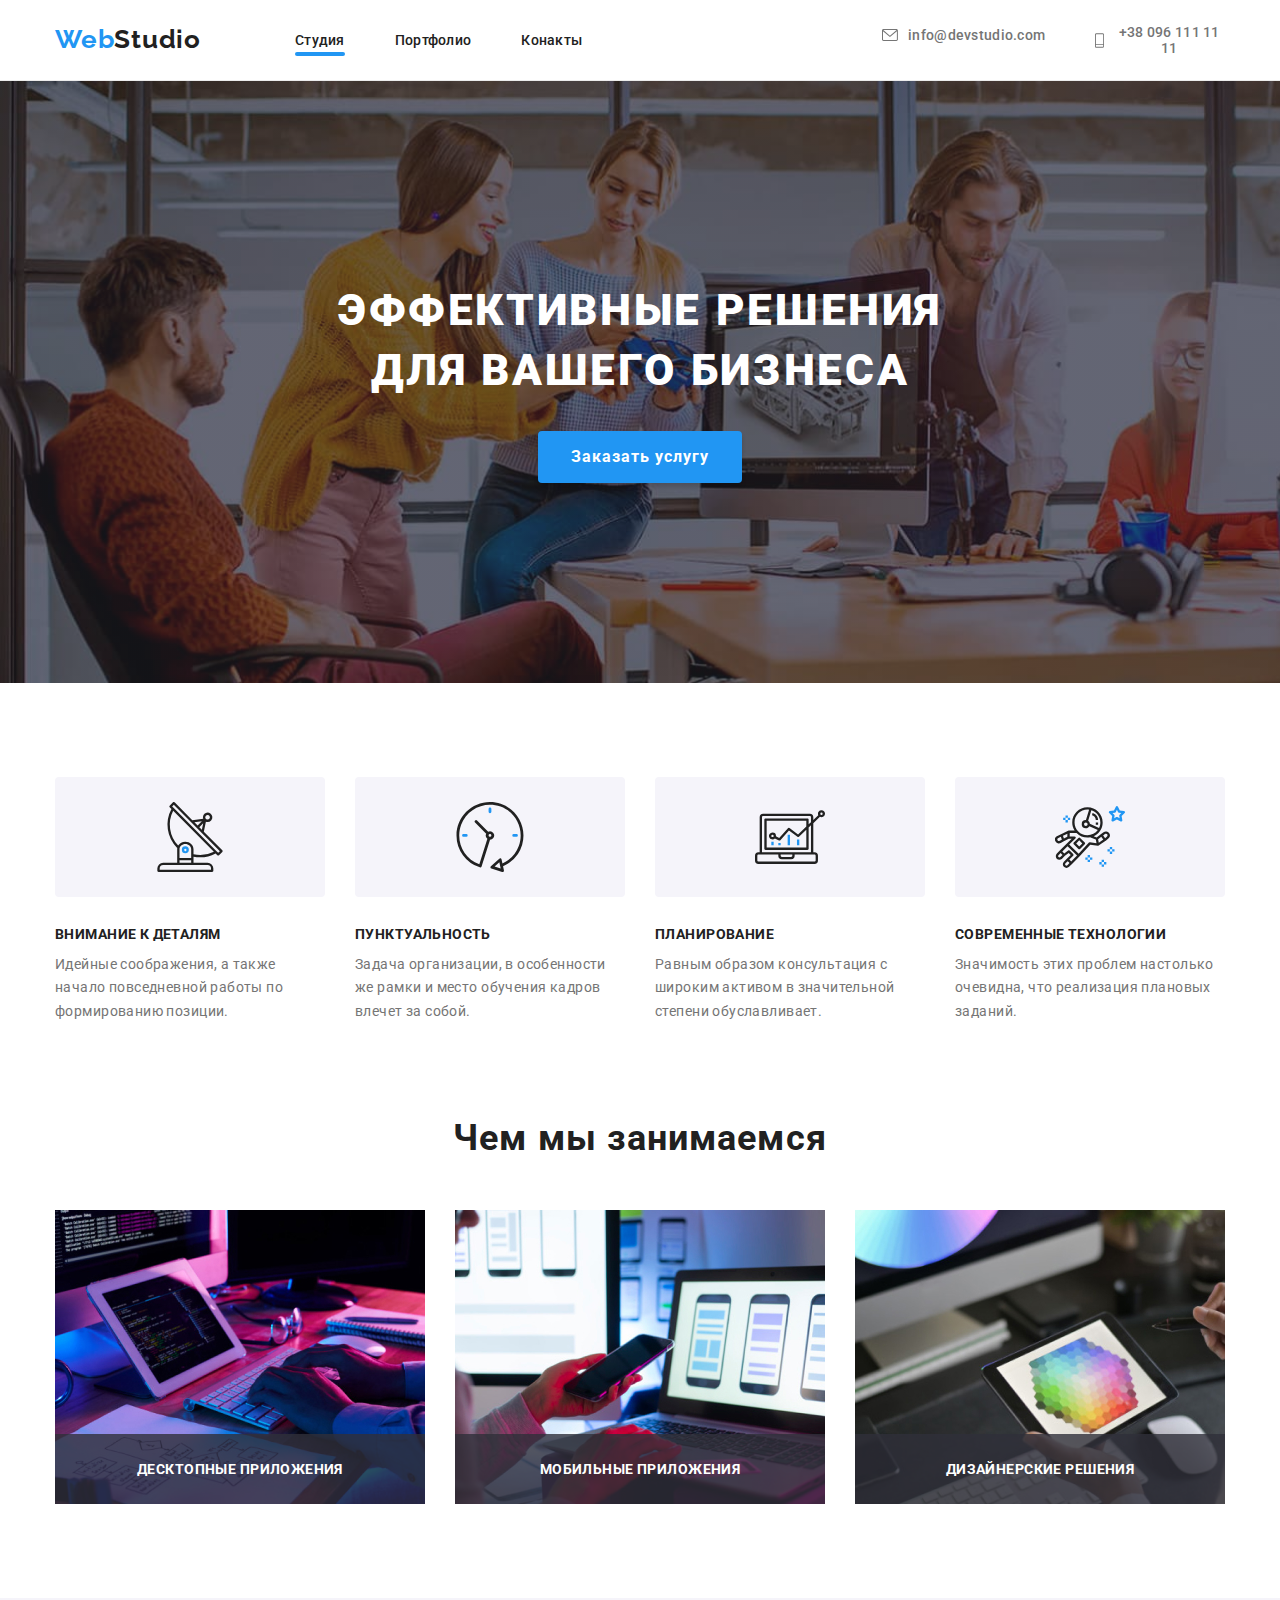
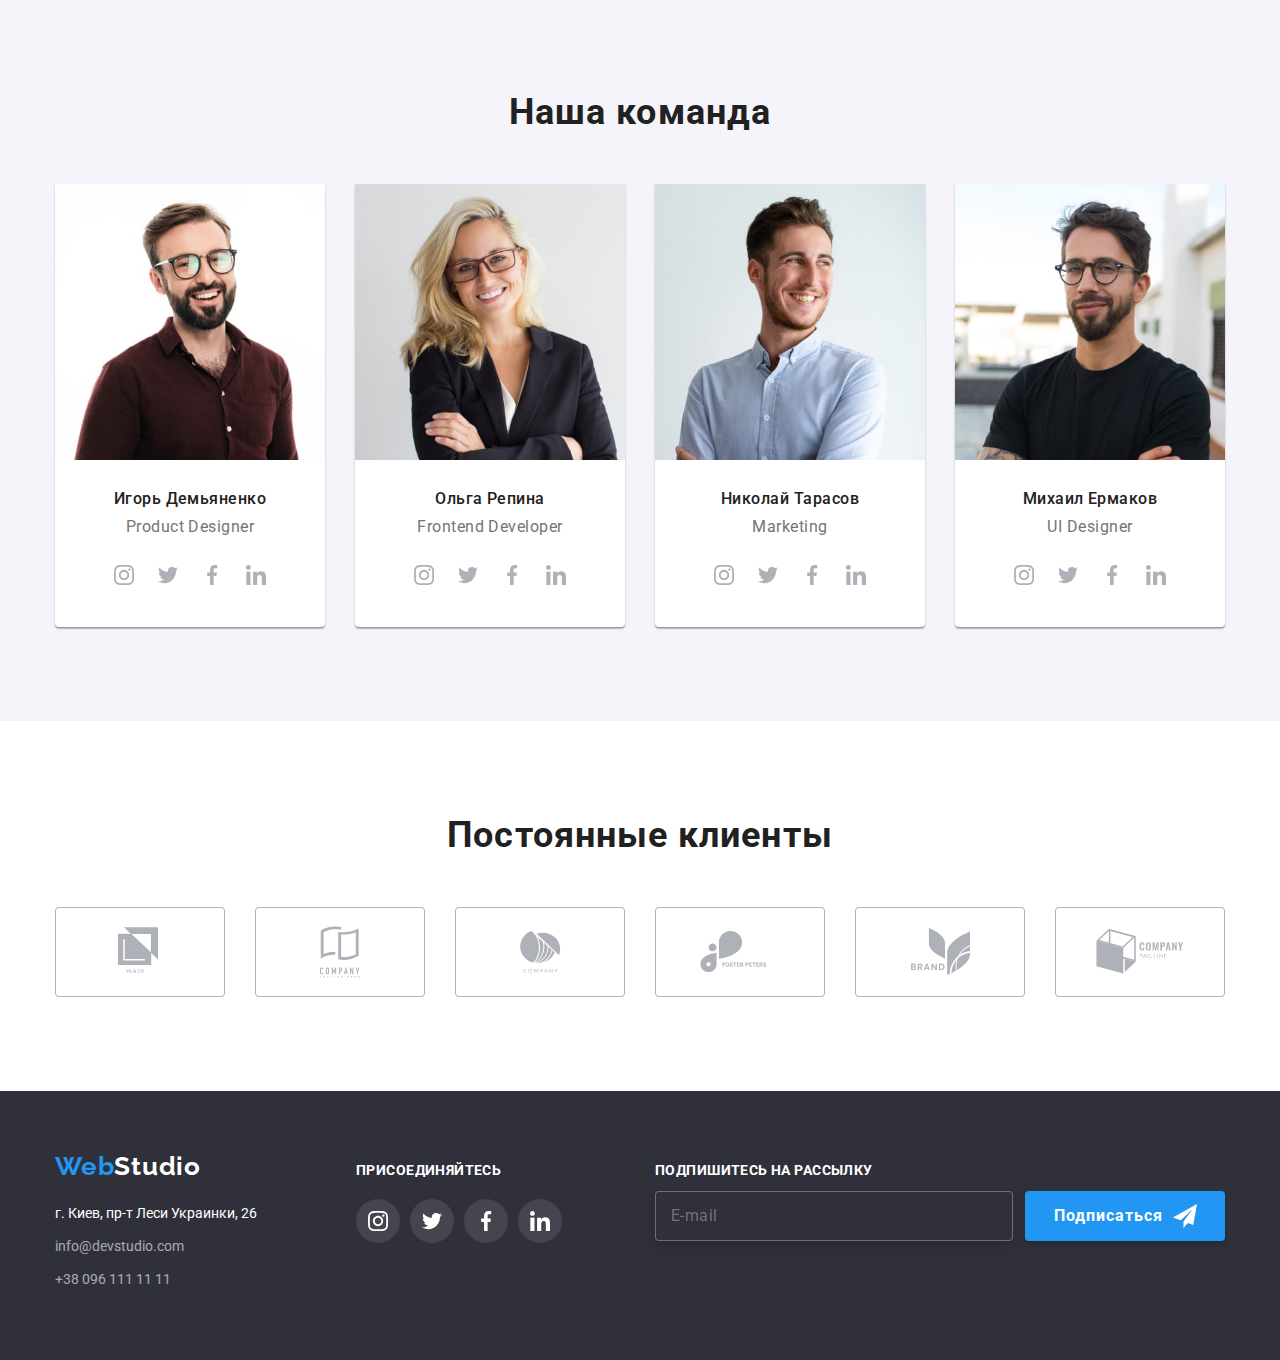
==== commit fb5290b8: "v" ====
--- a/index.html
+++ b/index.html
@@ -24,7 +24,7 @@
              <!--Навигация на другие страницы-->
                 <ul  class="menu-container-list is-open">
                     <li class="menu-container-item">
-                        <a href="#" class="menu-container-link nav link menu-container-link-action current">Студия</a>
+                    <a href="#" class="menu-container-link nav link menu-container-link-action current">Студия</a>
                     </li>
                     <li class="menu-container-item">
                         <a class="menu-container-link nav link" href="./portfolio.html">Портфолио</a>
@@ -37,14 +37,14 @@
              <!-- Контакты -->
                 <ul class="menu-contacts">
                     <li class="menu-mail">
-                        <a class="menu-container-link contacts link" href="mailto:info@devstudio.com">
+                        <a class="menu-link contacts link" href="mailto:info@devstudio.com">
                             <svg class="contact-item-svg-envelope" width="16" height="12">
                                 <use href="./img/sprite.svg.svg#icon-envelope"></use>
                             </svg>info@devstudio.com
                         </a>
                     </li>
                     <li class="menu-tell">
-                        <a class="menu-container-link contacts link" href="tel:+380961111111">
+                        <a class="menu-link contacts link" href="tel:+380961111111">
                             <svg class="contact-item-svg-Mobile" width="10" height="15">
                                 <use href="./img/sprite.svg.svg#icon-Mobile"></use>
                             </svg>+38 096 111 11 11
--- a/css/main.min.css
+++ b/css/main.min.css
@@ -1,2 +1,2 @@
-.visually-hidden{position:absolute !important;clip:rect(1px 1px 1px 1px);clip:rect(1px, 1px, 1px, 1px);padding:0 !important;border:0 !important;height:1px !important;width:1px !important;overflow:hidden}:root{--primary-text-color: #757575;--title-text-color: #212121;--accent-color: #2196f3;--primary-bg-color: #ffffff;--second-bg-color: #f5f4fa;--third-bg-color: #2f303a}html{box-sizing:border-box}*,*::before,*::after{box-sizing:inherit}body{font-family:"Roboto", sans-serif;font-weight:400;background-color:var(--primary-bg-color);color:var(--primary-text-color)}input{font-family:inherit}h1,h2,h3,h4,h5,h6,body,ul,li,p{padding:0;margin:0;list-style:none;border:none}h1{letter-spacing:0.06em}h2,h3{letter-spacing:0.03em}p{letter-spacing:0.03em}.link{text-decoration:none;padding:0;margin:0}img{display:block;max-width:100%;height:auto}.container{padding:0 15px;margin:0 auto}@media screen and (min-width: 320px) and (max-width: 767px){.container{width:100%;max-width:480px}}@media screen and (min-width: 768px) and (max-width: 1199px){.container{width:100%;max-width:768px}}@media screen and (min-width: 1200px){.container{width:100%;max-width:1200px}}.backdrop{position:fixed;left:0;top:0;z-index:100;width:100%;height:100%;background-color:rgba(0,0,0,0.2);overflow-y:scroll}.backdrop.is-hidden{transition:all 250ms cubic-bezier(0.4, 0, 0.2, 1) 250ms}.is-hidden{opacity:0;pointer-events:none}.modal{position:absolute;padding:40px;top:50%;left:50%;box-sizing:border-box;transform:translate(-50%, -50%) scale(1);transition:transform 250ms cubic-bezier(0.4, 0, 0.2, 1) 250ms;width:528px;min-height:581px;background-color:var(--primary-bg-color);box-shadow:0px 1px 3px rgba(0,0,0,0.12),0px 1px 1px rgba(0,0,0,0.14),0px 2px 1px rgba(0,0,0,0.2);border-radius:4px}.backdrop.is-hidden .modal{transform:translate(-50%, -50%) scale(0);transition:transform 250ms cubic-bezier(0.4, 0, 0.2, 1) 0ms}.modal-close-btn{position:absolute;top:8px;right:8px;width:30px;height:30px;border-radius:50%;background-color:var(--primary-bg-color);border:1px solid rgba(0,0,0,0.1);cursor:pointer;transition:fill 250ms cubic-bezier(0.4, 0, 0.2, 1)}.modal-close-btn:hover{fill:var(--accent-color)}.modal-form{display:flex;flex-direction:column}.modal-form-input-wrapper{position:relative;display:block;margin-top:4px;transition:border-color 250ms cubic-bezier(0.4, 0, 0.2, 1)}.modal-form-field{font-family:Roboto;font-style:400;font-size:12px;line-height:1.16;position:relative;letter-spacing:0.01em;color:var(--primary-text-color);margin-bottom:10px}.user-data{font-family:Roboto;font-style:400;font-weight:700;font-size:20px;line-height:1.15;text-align:center;letter-spacing:0.03em;color:#212121;margin-bottom:12px}.modal-form-icon{position:absolute;left:12px;top:50%;transform:translateY(-50%);display:block;fill:#212121;background-repeat:no-repeat;background-position:center;margin:0;transition:fill 250ms cubic-bezier(0.4, 0, 0.2, 1)}.modal-form-icon:hover{fill:var(--accent-color)}.modal-form-input:focus+.modal-form-icon:hover{fill:var(--accent-color)}.modal-form-input{width:100%;height:40px;border-radius:4px;border:1px solid rgba(33,33,33,0.2);padding-left:42px;cursor:pointer;box-sizing:border-box;margin-top:4px;transition:border-color 250ms cubic-bezier(0.4, 0, 0.2, 1)}.modal-form-input:focus{outline:none;border:1px solid var(--accent-color)}.modal-form-message{width:100%;height:120px;border:1px solid rgba(33,33,33,0.2);border-radius:4px;resize:none;padding:12px 16px;box-sizing:border-box;margin-top:4px;margin-bottom:20px;transition:border-color 250ms cubic-bezier(0.4, 0, 0.2, 1)}.modal-form-message:focus{outline:none;border:1px solid var(--accent-color)}.modal-form-message::placeholder{color:rgba(117,117,117,0.5)}.modal-form-btn{font-family:inherit;font-style:400;font-size:16px;font-weight:700;line-height:1.875;display:block;justify-content:space-between;margin:0 auto;align-items:center;text-align:center;text-decoration:none;letter-spacing:0.06em;width:200px;height:50px;left:700px;top:712px;box-shadow:0px 4px 4px rgba(0,0,0,0.15);border-radius:4px;padding-bottom:10px;padding-top:10px;padding-right:55px;padding-left:55px;color:var(--primary-bg-color);background-color:var(--accent-color);border:1px solid transparent;cursor:pointer;margin-top:30px;transition:background-color 250ms cubic-bezier(0.4, 0, 0.2, 1)}.modal-form-btn:hover,.modal-form-btn:focus{background-color:var(--accent-color);color:var(--primary-bg-color)}.contact-form{text-decoration-skip-ink:none;display:inline-block;color:var(--accent-color)}.contact-form-policy-label{display:flex;align-items:center;font-family:Roboto;font-style:normal;font-size:14px;font-weight:400;line-height:1.714;letter-spacing:0.03em;color:var(--primary-text-color);transition:border-color 250ms cubic-bezier(0.4, 0, 0.2, 1),background-color 250ms cubic-bezier(0.4, 0, 0.2, 1)}.contact-form-policy-label::before{content:"";display:block;width:16px;height:15px;border:2px solid #212121;margin-right:10px}.modal-form-policy:checked+.contact-form-policy-label::before{background-color:var(--accent-color);border:var(--accent-color);background-image:url(../img/check.svg)}.menu-container-link.nav.link{position:relative;display:inline-block}.menu-container-link-action.current::after{opacity:1}.menu-container-link-action::after{content:"";display:inline-block;align-items:center;position:absolute;opacity:0;left:0px;bottom:-8px;width:100%;height:4px;background-color:var(--accent-color);border-radius:2px;transform:scaleX(0);transition:250ms cubic-bezier(0.4, 0, 0.2, 1)}.menu-container-link-action.current{color:var(--accent-color)}.menu-container-link-action:hover::after,.menu-container-link-action:focus:after{transform:scaleX(1)}.header{position:relative;border-bottom:1px solid #ececec}@media screen and (min-width: 320px) and (max-width: 1199px){.container-main{display:flex;justify-content:space-between;align-items:center}}@media screen and (min-width: 1200px){.container-main{display:flex;align-items:center}}.menu-btn{display:inline-flex;margin:0px;padding:0px;border:none;background-color:transparent;transition:transform 500ms cubic-bezier(0.4, 0, 0.2, 1) 250ms}@media screen and (min-width: 768px){.menu-btn.is-open{display:none;transition:transform 250ms cubic-bezier(0.4, 0, 0.2, 1) 0ms}}.menu-btn .icon-menu{display:none}.menu-btn.is-open .icon-cross{display:none}.menu-btn.is-open .icon-menu{display:block}.menu-btn{transition:fill 250ms cubic-bezier(0.4, 0, 0.2, 1)}.menu-btn:hover{fill:var(--accent-color)}.menu-container{text-align:center;padding:60px 0;transition:transform 250ms cubic-bezier(0.4, 0, 0.2, 1)}@media screen and (max-width: 767px){.menu-container{background-color:var(--primary-bg-color);z-index:1}}.menu-container.is-open{display:block;transition:transform 250ms cubic-bezier(0.4, 0, 0.2, 1)}@media screen and (max-width: 767px){.menu-container{display:none;position:absolute;top:100%;left:0;width:100%}}@media screen and (min-width: 768px){.menu-container{display:flex;align-items:center}}@media screen and (min-width: 1200px){.main-nav{display:flex;align-items:center}}@media screen and (min-width: 768px) and (max-width: 1199px){.menu-container-list{display:flex;transition:background-color 250ms cubic-bezier(0.4, 0, 0.2, 1)}}@media screen and (max-width: 767px){.menu-container-item:not(:last-child){margin-bottom:40px}}@media screen and (min-width: 768px){.menu-container-item:not(:last-child){margin-right:50px}.menu-container-link{font-family:Roboto;font-style:normal;font-weight:500;font-size:14px;line-height:1.142;letter-spacing:0.02em;display:flex;align-items:center}}@media screen and (min-width: 768px) and (min-width: 1200px){.menu-container-link{display:flex;font-size:18px;line-height:1.166;transition:transform 250ms cubic-bezier(0.4, 0, 0.2, 1)}}@media screen and (min-width: 768px){.menu-container-link.nav:hover,.menu-container-link.nav:focus{color:var(--accent-color)}.menu-container-link.contacts:hover,.menu-container-link.contacts:focus{color:var(--accent-color)}.contact-item-svg-envelope:hover,.contact-item-svg-Mobile:hover,.contact-item-svg-envelope:focus,.contact-item-svg-Mobile:focus{fill:var(--accent-color)}.contact-item-svg-envelope{transition:fill 250ms cubic-bezier(0.4, 0, 0.2, 1)}.contact-item-svg-Mobile{transition:fill 250ms cubic-bezier(0.4, 0, 0.2, 1)}.menu-container-link.nav{color:var(--title-text-color)}.menu-container-link.contacts{color:var(--primary-text-color)}.contact-item-svg-envelope,.contact-item-svg-Mobile{margin-right:10px;fill:var(--primary-text-color)}.menu-container-link.nav{position:relative}.main-nav{display:block;justify-content:center;align-items:center;transition:background-color 250ms cubic-bezier(0.4, 0, 0.2, 1)}}@media screen and (min-width: 768px) and (min-width: 768px) and (max-width: 1199px){.main-nav{display:flex;justify-content:space-between;align-items:center;width:544px}}@media screen and (min-width: 768px){.container-main{border-bottom:1px solid #ececec;height:60px}}@media screen and (min-width: 768px) and (min-width: 768px) and (max-width: 1199px){.container-main{height:80px}}@media screen and (min-width: 768px) and (min-width: 1200px){.container-main{display:flex;justify-content:space-between;height:80px}.menu-container{display:flex}.menu-container-list{display:flex}.main-nav{display:flex;align-items:center;justify-content:space-between;border:1px solid transparent;transition:background-color 250ms cubic-bezier(0.4, 0, 0.2, 1);width:905px}}@media screen and (min-width: 320px) and (max-width: 1199px){.menu-contacts{display:block;flex-wrap:wrap;cursor:pointer;transition:250ms cubic-bezier(0.4, 0, 0.2, 1)}}@media screen and (min-width: 1200px){.menu-contacts{display:flex;align-items:center;justify-content:center;margin-left:auto}}@media screen and (min-width: 320px) and (max-width: 767px){.menu-contacts{margin-top:60px}}@media screen and (min-width: 320px) and (max-width: 767px){.menu-mail{margin-bottom:16px;outline:1px solid red}}@media screen and (min-width: 768px) and (max-width: 1999px){.menu-mail{margin-bottom:10px;outline:1px solid red}.menu-contacts{padding-top:32px;margin-bottom:32px}}@media screen and (min-width: 1200px){.menu-mail{display:flex;align-items:center;margin-right:50px}.menu-contacts{padding-top:32px;margin-bottom:32px}}.contact-item-svg-envelope,.contact-item-svg-Mobile{margin-right:10px;fill:var(--primary-text-color);display:flex;align-items:center}@media screen and (min-width: 320px) and (max-width: 1999px){.page-logo{display:block;font-family:Raleway;font-style:normal;font-weight:700;font-size:24px;line-height:1.16;letter-spacing:0.03em;color:var(--title-text-color);text-decoration:none;margin-top:16px;margin-bottom:16px}.logo-color{font-family:Raleway;font-style:normal;font-weight:700;font-size:24px;line-height:1.16;letter-spacing:0.03em;color:var(--accent-color);text-align:center}}@media screen and (min-width: 1200px){.page-logo{font-size:26px;line-height:1.19;margin-top:24px;margin-bottom:25px}.logo-color{font-size:26px;line-height:1.19}}@media screen and (min-width: 320px) and (max-width: 767px){.hero{background-color:var(--third-bg-color);background-image:linear-gradient(rgba(47,48,58,0.4), rgba(47,48,58,0.4)),url("../img/hero_mobile.jpg")}}@media screen and (min-width: 320px) and (max-width: 767px){.hero{background-size:cover;background-repeat:no-repeat;background-position:center;padding-bottom:118px;padding-top:118px}.hero-title{font-family:Roboto;font-style:normal;font-weight:900;font-size:26px;line-height:1.615;text-transform:uppercase;text-align:center;letter-spacing:0.06em;margin:0 auto;margin-bottom:30px;color:var(--primary-bg-color)}}@media screen and (min-width: 450px) and (max-width: 1199px){.hero-title{width:360px}}@media screen and (min-width: 320px) and (max-width: 767px){.hero-button{font-family:"Roboto";font-style:normal;font-weight:700;font-size:16px;line-height:1.875;letter-spacing:0.06em;padding-bottom:10px;padding-top:10px;padding-right:32px;padding-left:32px;display:block;margin:0 auto;text-align:center;text-decoration:none;border:none;cursor:pointer;color:var(--primary-bg-color);background-color:var(--accent-color);box-shadow:0px 4px 4px rgba(0,0,0,0.15);border-radius:4px}}@media screen and (min-width: 480) and (max-width: 1199px){.hero-button{width:136px}}.hero-button .link:hover,.hero-button .link:focus,.hero-button .link:active{color:var(--accent-color)}@media screen and (min-width: 768px) and (max-width: 1199px){.hero{background-size:cover;background-repeat:no-repeat;background-position:center;padding-bottom:118px;padding-top:118px;background-color:var(--third-bg-color);background-image:linear-gradient(rgba(47,48,58,0.4), rgba(47,48,58,0.4)),url("../img/hero_tablet.jpg")}.hero-title{margin:0 auto;font-weight:900;font-size:26px;line-height:1.61;text-align:center;text-transform:uppercase;color:var(--primary-bg-color);letter-spacing:0.06em;margin-bottom:30px}.hero-button{font-family:inherit;font-style:normal;font-weight:700;font-size:16px;line-height:1.87;display:block;margin:0 auto;align-items:center;text-align:center;text-decoration:none;border-radius:4px;letter-spacing:0.06em;padding-bottom:10px;padding-top:10px;padding-right:32px;padding-left:32px;color:var(--primary-bg-color);background-color:var(--accent-color);border:none;box-shadow:0px 4px 4px rgba(0,0,0,0.15);cursor:pointer;transition:background-color 250ms cubic-bezier(0.4, 0, 0.2, 1)}.hero-button .link:hover,.hero-button .link:focus,.hero-button .link:active{color:var(--accent-color)}}@media screen and (min-width: 1200px){.hero{background-repeat:no-repeat;background-size:cover;padding-top:200px;padding-bottom:200px;background-color:var(--third-bg-color);background-image:linear-gradient(to right, rgba(47,48,58,0.4), rgba(47,48,58,0.4)),url("../img/img16.jpg")}.hero-title{font-weight:900;font-size:44px;line-height:1.36;text-align:center;text-transform:uppercase;color:var(--primary-bg-color);letter-spacing:0.06em;margin-bottom:30px}.hero-button{font-family:inherit;font-style:normal;font-weight:700;font-size:16px;line-height:1.87;display:block;margin:0 auto;text-align:center;text-decoration:none;border-radius:4px;letter-spacing:0.06em;padding-bottom:10px;padding-top:10px;padding-right:32px;padding-left:32px;color:var(--primary-bg-color);background-color:var(--accent-color);border:1px solid transparent;box-shadow:0px 4px 4px rgba(0,0,0,0.15);cursor:pointer}.hero-button .link:hover,.hero-button .link:focus,.hero-button .link:active{color:var(--accent-color)}}.container{padding:0 15px;margin:0 auto}@media screen and (min-width: 320px) and (max-width: 767px){.features{padding-top:60px;padding-bottom:60px}.features-list{display:block}.features-title{font-family:Roboto;font-style:normal;font-weight:700;font-size:14px;line-height:1.142;margin-bottom:10px;text-align:center;text-transform:uppercase;color:var(--title-text-color)}.features-text{font-size:14px;line-height:1.714;margin-bottom:30px;color:var(--primary-text-color)}}@media screen and (min-width: 320px) and (max-width: 767px){.list-item{width:100%}.feature-item-logo{height:120px;background-color:#f5f4fa;border-radius:4px;margin-bottom:30px;display:flex;align-items:center;justify-content:center}.list-item-Antena .feature-item-logo::before{content:"";background-image:url(../img/antenna.svg);width:70px;height:70px}.list-item-Clock .feature-item-logo::before{background-image:url(../img/clock.svg);content:"";width:70px;height:70px}.list-item-Diagram .feature-item-logo::before{background-image:url(../img/diagram.svg);content:"";width:70px;height:70px}.list-item-Astronaut .feature-item-logo::before{background-image:url(../img/astronaut.svg);content:"";width:70px;height:70px}}@media screen and (min-width: 768px) and (max-width: 1199px){.features{padding-top:60px;padding-bottom:60px}.features-list{display:flex;justify-content:space-between;flex-wrap:wrap}.feature-item-logo{width:354px;height:120px;background-color:#f5f4fa;border-radius:4px;margin-bottom:30px;display:flex;align-items:center;justify-content:center}.features-title{font-style:normal;font-weight:700;font-size:14px;margin-bottom:10px;margin-top:0px;line-height:1.14;text-transform:uppercase;color:var(--title-text-color)}.features-text{font-size:14px;width:270px;line-height:1.71;margin-bottom:30px;color:var(--primary-text-color)}.list-item::before{display:block;content:"";width:270px;height:120px;margin-bottom:30px;background-color:#f5f4fa;background-repeat:no-repeat;background-size:65px 70px;background-position:center;border-radius:4px}.list-item-Antena .feature-item-logo::before{content:"";background-image:url(../img/antenna.svg);width:70px;height:70px}.list-item-Clock .feature-item-logo::before{background-image:url(../img/clock.svg);content:"";width:70px;height:70px}.list-item-Diagram .feature-item-logo::before{background-image:url(../img/diagram.svg);content:"";width:70px;height:70px}.list-item-Astronaut .feature-item-logo::before{background-image:url(../img/astronaut.svg);content:"";width:70px;height:70px}}@media screen and (min-width: 1200px){.feature-item-logo{width:270px;height:120px;background-color:#f5f4fa;border-radius:4px;margin-bottom:30px;display:flex;align-items:center;justify-content:center}.features{padding-top:94px;padding-bottom:94px}.features-list{display:flex;justify-content:space-between}.features-title{font-style:normal;font-weight:700;font-size:14px;margin-bottom:10px;margin-top:0px;line-height:1.14;text-transform:uppercase;color:var(--title-text-color)}.features-text{font-size:14px;width:270px;line-height:1.71;color:var(--primary-text-color)}.list{display:flex;list-style:none}.list-item{width:350px;padding:10px;margin:10px;border-radius:4px;box-shadow:0px 2px 1px rgba(0,0,0,0.2),0px 1px 1px rgba(0,0,0,0.14),0px 1px 3px rgba(0,0,0,0.12)}.list-item::before{display:block;content:"";width:270px;height:120px;margin-bottom:30px;background-color:#f5f4fa;background-repeat:no-repeat;background-size:65px 70px;background-position:center;border-radius:4px}.list-item-Antena .feature-item-logo::before{content:"";background-image:url(../img/antenna.svg);width:70px;height:70px}.list-item-Clock .feature-item-logo::before{background-image:url(../img/clock.svg);content:"";width:70px;height:70px}.list-item-Diagram .feature-item-logo::before{background-image:url(../img/diagram.svg);content:"";width:70px;height:70px}.list-item-Astronaut .feature-item-logo::before{background-image:url(../img/astronaut.svg);content:"";width:70px;height:70px}}@media screen and (min-width: 320px) and (max-width: 1199px){.work{display:none}}@media screen and (min-width: 1200px){.work{padding-bottom:94px}.work-title{font-weight:700;font-size:36px;line-height:1.16;margin-bottom:50px;margin-top:0px;text-align:center;color:var(--title-text-color)}.work-flex{display:flex;justify-content:space-between}.work-flex+.item+.item{margin-left:30px}.work-flex .work-item{position:relative}.work-list{position:relative;left:0;bottom:0;width:100%;display:inline-flex;justify-content:center;align-items:center;position:absolute;max-width:370px;min-height:70px;background:rgba(47,48,58,0.8)}.work-info{width:fit-content;font-style:400;font-weight:700;font-size:14px;line-height:1.14px;text-align:center;letter-spacing:0.03em;text-transform:uppercase;color:var(--primary-bg-color)}}@media screen and (min-width: 320px) and (max-width: 767px){.team{background-color:var(--second-bg-color);padding-top:60px;padding-bottom:60px}.team-title{color:var(--title-text-color);font-weight:700;font-size:28px;line-height:1.17;margin-bottom:30px;text-align:center}.team-flex{display:flex;flex-direction:column}.team-flex-item:not(:last-child){margin-bottom:30px}.team-flex-item{box-shadow:0px 1px 3px rgba(0,0,0,0.12),0px 1px 1px rgba(0,0,0,0.14),0px 2px 1px rgba(0,0,0,0.2);border-radius:0px 0px 4px 4px;background-color:var(--primary-bg-color)}.team-text{font-weight:500;font-size:16px;line-height:1.18;text-align:center;margin-top:30px;margin-bottom:10px;color:var(--title-text-color)}.team-prof{font-size:16px;line-height:1.18;text-align:center;color:var(--primary-text-color);margin-bottom:16px}.icons{padding-bottom:16px;padding-right:32px;padding-left:32px;padding-bottom:30px}.icon-list-link:hover .icon-list-svg,.icon-list-link:focus .icon-list-svg{fill:var(--primary-bg-color)}.icon-list-link:hover,.icon-list-link:focus{background-color:var(--accent-color)}.icon-list-svg{width:20px;height:20px;fill:#afb1b8}.icon-list{display:flex;justify-content:center}.icon-list-link{display:flex;justify-content:center;align-items:center;width:44px;height:44px;border-radius:50px;margin-right:10px;transition:border-color 250ms cubic-bezier(0.4, 0, 0.2, 1);transition:250ms cubic-bezier(0.4, 0, 0.2, 1)}.icon-list-link:nth-last-child(-n+4){margin-right:0}}@media screen and (min-width: 768px) and (max-width: 1199px){.team{background-color:var(--second-bg-color);padding-top:60px;padding-bottom:60px}.team-title{color:var(--title-text-color);font-weight:700;font-size:28px;line-height:1.17;margin-bottom:30px;text-align:center;align-items:center}.team-flex{display:flex;flex-wrap:wrap;justify-content:space-between}.team-flex-item{box-shadow:0px 1px 3px rgba(0,0,0,0.12),0px 1px 1px rgba(0,0,0,0.14),0px 2px 1px rgba(0,0,0,0.2);border-radius:0px 0px 4px 4px;background-color:var(--primary-bg-color);width:350px}.team-flex-item:nth-child(2n){margin-left:30px}.team-flex-item:not(:nth-last-child(-n+2)){margin-bottom:30px}.team-text{font-size:16px;line-height:1.18;font-weight:500;text-align:center;margin-bottom:10px;color:var(--title-text-color)}.team-prof{font-weight:400;font-size:16px;line-height:1.18;text-align:center;color:var(--primary-text-color);margin-bottom:16px}.icons{padding-top:30px;padding-bottom:24px}.icon-list-link:hover .icon-list-svg,.icon-list-link:focus .icon-list-svg{fill:var(--primary-bg-color)}.icon-list-link:hover,.icon-list-link:focus{background-color:var(--accent-color)}.icon-list-svg{width:20px;height:20px;fill:#afb1b8}.icon-list{display:flex;justify-content:center}.icon-list-link{display:flex;justify-content:center;align-items:center;width:44px;height:44px;border-radius:50px;margin-right:10px;transition:border-color 250ms cubic-bezier(0.4, 0, 0.2, 1);transition:250ms cubic-bezier(0.4, 0, 0.2, 1)}.icon-list-link:nth-last-child(-n+4){margin-right:0}}@media screen and (min-width: 1200px){.team{background-color:var(--second-bg-color);padding-bottom:94px}.team-title{color:var(--title-text-color);font-weight:700;font-size:36px;line-height:1.16;text-align:center;padding-bottom:50px;padding-top:94px}.team-flex{display:flex;justify-content:space-between}.team-flex-item{box-shadow:0px 1px 3px rgba(0,0,0,0.12),0px 1px 1px rgba(0,0,0,0.14),0px 2px 1px rgba(0,0,0,0.2);border-radius:0px 0px 4px 4px;background-color:var(--primary-bg-color);width:270px}.team-text{color:var(--title-text-color);font-size:16px;line-height:1.16;font-weight:500;text-align:center;margin-top:30px;margin-bottom:10px}.team-prof{font-size:16px;line-height:1.16;text-align:center;color:var(--primary-text-color);margin-bottom:16px}.icons{padding-bottom:16px;padding-right:32px;padding-left:32px;padding-bottom:30px}.icon-list-link:hover .icon-list-svg,.icon-list-link:focus .icon-list-svg{fill:var(--primary-bg-color)}.icon-list-link:hover,.icon-list-link:focus{background-color:var(--accent-color)}.icon-list-svg{width:20px;height:20px;fill:#afb1b8}.icon-list{display:flex;justify-content:center}.icon-list-link{display:flex;justify-content:center;align-items:center;width:44px;height:44px;border-radius:50px;margin-right:10px;transition:border-color 250ms cubic-bezier(0.4, 0, 0.2, 1);transition:250ms cubic-bezier(0.4, 0, 0.2, 1)}.icon-list-link:nth-last-child(-n+4){margin-right:0}}@media screen and (min-width: 320px) and (max-width: 767px){.client{display:flex;flex-wrap:wrap;padding-bottom:60px;padding-top:60px}.client-title{font-weight:700;font-size:28px;line-height:1.17;margin-bottom:30px;text-align:center;color:var(--title-text-color)}.client-list{display:flex;flex-wrap:wrap;cursor:pointer}.client-item{width:210px;height:90px}.client-item:nth-child(2n){margin-left:30px}.client-item:not(:nth-last-child(-n+2)){margin-bottom:30px}.client-link{display:flex;align-items:center;justify-content:center;width:210px;height:90px;border:1px solid #afb1b8;border-radius:4px;fill:#afb1b8;cursor:pointer;transition:border-color 250ms cubic-bezier(0.4, 0, 0.2, 1);transition:250ms cubic-bezier(0.4, 0, 0.2, 1)}.client-svg{transition:fill 250ms cubic-bezier(0.4, 0, 0.2, 1)}.client-link:hover,.client-link:focus{fill:var(--accent-color)}.client-link:hover{border-color:var(--accent-color)}}@media screen and (min-width: 768px) and (max-width: 1199px){.client{display:flex;flex-wrap:wrap;padding-bottom:60px;padding-top:60px}.client-title{font-weight:700;font-size:28px;line-height:1.17;margin-bottom:30px;text-align:center;color:var(--title-text-color)}.client-list{display:flex;flex-wrap:wrap;cursor:pointer}.client-item{width:210px;height:90px}.client-item:not(:nth-last-child(-n+3)){margin-bottom:30px}.client-item:nth-child(3n+2){margin-right:30px;margin-left:30px}.client-link{display:flex;align-items:center;justify-content:center;width:100%;height:100%;width:210px;height:90px;border:1px solid #afb1b8;border-radius:4px;fill:#afb1b8;cursor:pointer;transition:border-color 250ms cubic-bezier(0.4, 0, 0.2, 1);transition:250ms cubic-bezier(0.4, 0, 0.2, 1)}.client-svg{transition:fill 250ms cubic-bezier(0.4, 0, 0.2, 1)}.client-link:hover,.client-link:focus{fill:var(--accent-color)}.client-link:hover{border-color:var(--accent-color)}}@media screen and (min-width: 1200px){.client{padding-bottom:94px;padding-top:94px}.client-title{font-weight:700;font-size:36px;line-height:1.16;margin-bottom:50px;text-align:center;color:var(--title-text-color)}.client-list{display:flex;justify-content:space-between;cursor:pointer}.client-item{width:170px;height:90px}.client-link{display:flex;justify-content:center;align-items:center;width:170px;height:90px;border:1px solid #afb1b8;box-sizing:border-box;border-radius:4px;fill:#afb1b8;transition:border-color 250ms cubic-bezier(0.4, 0, 0.2, 1)}.client-link:hover,.client-link:focus{fill:var(--accent-color)}.client-link:hover:hover,.client-link:focus:hover{border-color:var(--accent-color)}.client-svg{transition:fill 250ms cubic-bezier(0.4, 0, 0.2, 1)}}@media screen and (min-width: 320px) and (max-width: 767px){.footer-title{padding-top:60px;padding-bottom:60px;background-color:var(--third-bg-color)}.footer-box{display:block;flex-direction:column;align-items:center}.footer-logo{display:block;font-family:Raleway;font-style:normal;font-weight:700;text-align:center;letter-spacing:0.03em;font-size:24px;line-height:1.16;color:var(--primary-bg-color);text-decoration:none;margin-bottom:20px}.logo-color{color:var(--accent-color)}.footer-address{font-family:Roboto;font-style:normal;font-weight:400;font-size:14px;line-height:1.71;letter-spacing:0.03em;text-align:center;color:var(--primary-bg-color)}.footer-address link{margin-bottom:8px}.footer-nav:not(:last-child){margin-bottom:8px}.footer-nav{display:block;font-family:Roboto;font-style:normal;font-weight:400;font-size:14px;line-height:1.71;letter-spacing:0.03em;text-align:center;color:rgba(255,255,255,0.6)}.footer-center{margin-top:60px}.join{font-weight:700;font-style:400;font-size:14px;line-height:1.14;letter-spacing:0.03em;text-align:center;letter-spacing:0.03em;text-transform:uppercase;color:var(--primary-bg-color);margin-bottom:20px}.social-list{display:flex;justify-content:center;margin-bottom:60px}.social-list-item:not(:last-child){margin-right:10px}.social-list-link{display:flex;justify-content:center;align-items:center;width:44px;height:44px;border-radius:50px;background:rgba(255,255,255,0.1);transition:250ms cubic-bezier(0.4, 0, 0.2, 1)}.social-list-link:hover,.social-list-link:focus{background-color:var(--accent-color)}.social-list-svg{width:20px;height:20px;transition:fill 250ms cubic-bezier(0.4, 0, 0.2, 1)}.social-list-svg{fill:var(--primary-bg-color)}.social-list-link:hover,.social-list-link:focus{background-color:var(--accent-color)}.footer-mail{width:100%}.footer-mail-box{display:flex;flex-wrap:wrap}.footer-social-title{display:flex;flex-direction:row;align-items:center;flex-direction:column;font-style:400;font-weight:700;font-size:14px;line-height:1.14px;letter-spacing:0.03em;text-transform:uppercase;margin-bottom:20px;color:var(--primary-bg-color)}.footer-mail-input{display:flex;align-items:center;justify-content:center;font-family:"Roboto";font-style:normal;font-weight:normal;font-size:16px;line-height:1.25;letter-spacing:0.03em;border:1px solid rgba(255,255,255,0.3);box-sizing:border-box;filter:drop-shadow(0px 4px 4px rgba(0,0,0,0.15));border-radius:4px;width:450px;height:50px;padding:16px 15px;margin-bottom:20px;background-color:#2f303a;color:rgba(255,255,255,0.6)}.footer-mail-btn{display:block;font-family:"Roboto";font-style:400;font-weight:700;font-size:16px;line-height:1.87;letter-spacing:0.06em;width:200px;color:var(--primary-bg-color);background:var(--accent-color);box-shadow:0px 4px 4px rgba(0,0,0,0.15);border-radius:4px;padding:10px 62px 10px 29px;align-items:center;text-align:center;margin:auto;border:none;background-image:url("../img/send.png");background-repeat:no-repeat;background-position:center right 28px;cursor:pointer}}@media screen and (min-width: 768px) and (max-width: 1199px){.footer-title{padding-top:60px;padding-bottom:60px;background-color:var(--third-bg-color)}.footer-box{display:flex;flex-wrap:wrap;align-items:baseline}.footer-left{align-items:center;margin-left:61px;margin-right:165px;margin-bottom:60px}.footer-logo{display:block;font-family:Raleway;font-style:normal;font-weight:700;text-align:center;letter-spacing:0.03em;font-size:24px;line-height:1.16;color:var(--primary-bg-color);text-decoration:none;margin-bottom:20px}.footer-address{font-family:Roboto;font-style:normal;font-weight:400;font-size:14px;line-height:1.71;letter-spacing:0.03em;text-align:center;color:var(--primary-bg-color)}.footer-address link{margin-bottom:8px}.footer-nav:not(:last-child){margin-bottom:8px}.footer-nav{display:block;font-family:Roboto;font-style:normal;font-weight:400;font-size:14px;line-height:1.71;letter-spacing:0.03em;text-align:center;color:rgba(255,255,255,0.6)}.join{font-weight:700;font-style:400;font-size:14px;line-height:1.14;letter-spacing:0.03em;text-align:center;letter-spacing:0.03em;text-transform:uppercase;color:var(--primary-bg-color);margin-bottom:20px}.social-list{display:flex;justify-content:center;margin-bottom:60px}.social-list-item:not(:last-child){margin-right:10px}.social-list-link{display:flex;justify-content:center;align-items:center;width:44px;height:44px;border-radius:50px;background:rgba(255,255,255,0.1);transition:fill 250ms cubic-bezier(0.4, 0, 0.2, 1);transition:250ms cubic-bezier(0.4, 0, 0.2, 1)}.social-list-svg{width:20px;height:20px;transition:fill 250ms cubic-bezier(0.4, 0, 0.2, 1)}.social-list-svg{fill:var(--primary-bg-color)}.social-list-link:hover,.social-list-link:focus{background-color:var(--accent-color)}.footer-mail{width:100%}.footer-mail-box{display:flex;flex-direction:column;align-items:center}.footer-social-title{text-align:center;font-style:400;font-weight:700;font-size:14px;line-height:1.14px;letter-spacing:0.03em;text-transform:uppercase;margin-bottom:20px;color:var(--primary-bg-color)}.footer-mail-input{display:flex;align-items:center;justify-content:center;font-family:"Roboto";font-style:normal;font-weight:normal;font-size:16px;line-height:1.25;letter-spacing:0.03em;border:1px solid rgba(255,255,255,0.3);box-sizing:border-box;filter:drop-shadow(0px 4px 4px rgba(0,0,0,0.15));border-radius:4px;width:450px;height:50px;padding:16px 15px;margin-bottom:20px;background-color:#2f303a;color:rgba(255,255,255,0.6)}.footer-mail-btn{display:block;font-family:"Roboto";font-style:400;font-weight:700;font-size:16px;line-height:1.87;letter-spacing:0.06em;width:200px;color:var(--primary-bg-color);background:var(--accent-color);box-shadow:0px 4px 4px rgba(0,0,0,0.15);border-radius:4px;padding:10px 62px 10px 29px;align-items:center;text-align:center;border:none;background-image:url("../img/send.png");background-repeat:no-repeat;background-position:center right 28px;cursor:pointer}}@media screen and (min-width: 1200px){.footer-title{padding-top:60px;padding-bottom:60px;background-color:var(--third-bg-color)}.footer-box{display:flex;align-items:baseline}.footer-left{display:flex;flex-direction:column;width:231px;margin-right:70px}.footer-center{display:flex;flex-direction:column;margin-top:12px}.join{font-weight:700;font-style:400;font-size:14px;line-height:1.14;letter-spacing:0.03em;text-transform:uppercase;margin-bottom:20px;color:var(--primary-bg-color);background:var(--third-bg-color)}.social-list{display:flex;justify-content:space-between}.social-list-item:not(:last-child){margin-right:10px}.social-list-link{display:flex;justify-content:center;align-items:center;width:44px;height:44px;border-radius:50px;background:rgba(255,255,255,0.1);transition:fill 250ms cubic-bezier(0.4, 0, 0.2, 1);transition:250ms cubic-bezier(0.4, 0, 0.2, 1)}.social-list-link:hover,.social-list-link:focus{background-color:var(--accent-color)}.social-list-svg{width:20px;height:20px;transition:fill 250ms cubic-bezier(0.4, 0, 0.2, 1)}.social-list-svg{fill:var(--primary-bg-color)}.social-list-link:hover,.social-list-link:focus{background-color:var(--accent-color)}.footer-logo{display:block;font-family:Raleway;font-style:normal;font-weight:700;letter-spacing:0.03em;font-size:26px;line-height:1.19;color:var(--primary-bg-color);text-decoration:none;margin-bottom:20px}}@media screen and (min-width: 1200px) and (min-width: 1200px){.footer-logo{font-size:26px;line-height:1.192}}@media screen and (min-width: 1200px){.logo-color{color:var(--accent-color)}.footer-address{font-family:Roboto;font-style:normal;font-weight:400;font-size:14px;line-height:1.71;margin-bottom:9px;color:var(--primary-bg-color)}.footer-nav{font-family:Roboto;font-style:normal;font-weight:400;font-size:14px;line-height:1.71;display:block;margin-bottom:9px;color:rgba(255,255,255,0.6)}.footer-mail{display:flex;flex-direction:column;margin-left:93px}.footer-social-title{font-style:400;font-weight:700;font-size:14px;line-height:1.14px;letter-spacing:0.03em;text-transform:uppercase;margin-bottom:20px;color:var(--primary-bg-color)}.footer-mail-box{display:flex;justify-content:flex-end}.footer-mail-input{font-family:"Roboto";font-style:normal;font-weight:normal;font-size:16px;line-height:1.25;letter-spacing:0.03em;border:1px solid rgba(255,255,255,0.3);box-sizing:border-box;filter:drop-shadow(0px 4px 4px rgba(0,0,0,0.15));border-radius:4px;width:358px;height:50px;padding:16px 15px;background-color:#2f303a;color:rgba(255,255,255,0.6)}.footer-mail-btn{display:block;font-family:"Roboto";font-style:400;font-weight:700;font-size:16px;line-height:1.87;letter-spacing:0.06em;width:200px;color:var(--primary-bg-color);background:var(--accent-color);box-shadow:0px 4px 4px rgba(0,0,0,0.15);border-radius:4px;padding:10px 62px 10px 29px;border:none;background-image:url("../img/send.png");background-repeat:no-repeat;background-position:center right 28px;cursor:pointer;margin-left:12px}}
+.visually-hidden{position:absolute !important;clip:rect(1px 1px 1px 1px);clip:rect(1px, 1px, 1px, 1px);padding:0 !important;border:0 !important;height:1px !important;width:1px !important;overflow:hidden}:root{--primary-text-color: #757575;--title-text-color: #212121;--accent-color: #2196f3;--primary-bg-color: #ffffff;--second-bg-color: #f5f4fa;--third-bg-color: #2f303a}html{box-sizing:border-box}*,*::before,*::after{box-sizing:inherit}body{font-family:"Roboto", sans-serif;font-weight:400;background-color:var(--primary-bg-color);color:var(--primary-text-color)}input{font-family:inherit}h1,h2,h3,h4,h5,h6,body,ul,li,p{padding:0;margin:0;list-style:none;border:none}h1{letter-spacing:0.06em}h2,h3{letter-spacing:0.03em}p{letter-spacing:0.03em}.link{text-decoration:none;padding:0;margin:0}img{display:block;max-width:100%;height:auto}.container{padding-left:15px;padding-right:15px;margin:0 auto}.container{width:100%;padding:0 15px}@media screen and (min-width: 320px) and (max-width: 767px){.container{width:100%;max-width:480px}}@media screen and (min-width: 768px) and (max-width: 1199px){.container{width:100%;max-width:768px}}@media screen and (min-width: 1200px){.container{width:100%;max-width:1200px}}.backdrop{position:fixed;left:0;top:0;z-index:100;width:100%;height:100%;background-color:rgba(0,0,0,0.2);overflow-y:scroll}.backdrop.is-hidden{transition:all 250ms cubic-bezier(0.4, 0, 0.2, 1) 250ms}.is-hidden{opacity:0;pointer-events:none}.modal{position:absolute;padding:40px;top:50%;left:50%;box-sizing:border-box;transform:translate(-50%, -50%) scale(1);transition:transform 250ms cubic-bezier(0.4, 0, 0.2, 1) 250ms;width:528px;min-height:581px;background-color:var(--primary-bg-color);box-shadow:0px 1px 3px rgba(0,0,0,0.12),0px 1px 1px rgba(0,0,0,0.14),0px 2px 1px rgba(0,0,0,0.2);border-radius:4px}.backdrop.is-hidden .modal{transform:translate(-50%, -50%) scale(0);transition:transform 250ms cubic-bezier(0.4, 0, 0.2, 1) 0ms}.modal-close-btn{position:absolute;top:8px;right:8px;width:30px;height:30px;border-radius:50%;background-color:var(--primary-bg-color);border:1px solid rgba(0,0,0,0.1);cursor:pointer;transition:fill 250ms cubic-bezier(0.4, 0, 0.2, 1)}.modal-close-btn:hover{fill:var(--accent-color)}.modal-form{display:flex;flex-direction:column}.modal-form-input-wrapper{position:relative;display:block;margin-top:4px;transition:border-color 250ms cubic-bezier(0.4, 0, 0.2, 1)}.modal-form-field{font-family:Roboto;font-style:400;font-size:12px;line-height:1.16;position:relative;letter-spacing:0.01em;color:var(--primary-text-color);margin-bottom:10px}.user-data{font-family:Roboto;font-style:400;font-weight:700;font-size:20px;line-height:1.15;text-align:center;letter-spacing:0.03em;color:#212121;margin-bottom:12px}.modal-form-icon{position:absolute;left:12px;top:50%;transform:translateY(-50%);display:block;fill:#212121;background-repeat:no-repeat;background-position:center;margin:0;transition:fill 250ms cubic-bezier(0.4, 0, 0.2, 1)}.modal-form-icon:hover{fill:var(--accent-color)}.modal-form-input:focus+.modal-form-icon:hover{fill:var(--accent-color)}.modal-form-input{width:100%;height:40px;border-radius:4px;border:1px solid rgba(33,33,33,0.2);padding-left:42px;cursor:pointer;box-sizing:border-box;margin-top:4px;transition:border-color 250ms cubic-bezier(0.4, 0, 0.2, 1)}.modal-form-input:focus{outline:none;border:1px solid var(--accent-color)}.modal-form-message{width:100%;height:120px;border:1px solid rgba(33,33,33,0.2);border-radius:4px;resize:none;padding:12px 16px;box-sizing:border-box;margin-top:4px;margin-bottom:20px;transition:border-color 250ms cubic-bezier(0.4, 0, 0.2, 1)}.modal-form-message:focus{outline:none;border:1px solid var(--accent-color)}.modal-form-message::placeholder{color:rgba(117,117,117,0.5)}.modal-form-btn{font-family:inherit;font-style:400;font-size:16px;font-weight:700;line-height:1.875;display:block;justify-content:space-between;margin:0 auto;align-items:center;text-align:center;text-decoration:none;letter-spacing:0.06em;width:200px;height:50px;left:700px;top:712px;box-shadow:0px 4px 4px rgba(0,0,0,0.15);border-radius:4px;padding-bottom:10px;padding-top:10px;padding-right:55px;padding-left:55px;color:var(--primary-bg-color);background-color:var(--accent-color);border:1px solid transparent;cursor:pointer;margin-top:30px;transition:background-color 250ms cubic-bezier(0.4, 0, 0.2, 1)}.modal-form-btn:hover,.modal-form-btn:focus{background-color:var(--accent-color);color:var(--primary-bg-color)}.contact-form{text-decoration-skip-ink:none;display:inline-block;color:var(--accent-color)}.contact-form-policy-label{display:flex;align-items:center;font-family:Roboto;font-style:normal;font-size:14px;font-weight:400;line-height:1.714;letter-spacing:0.03em;color:var(--primary-text-color);transition:border-color 250ms cubic-bezier(0.4, 0, 0.2, 1),background-color 250ms cubic-bezier(0.4, 0, 0.2, 1)}.contact-form-policy-label::before{content:"";display:block;width:16px;height:15px;border:2px solid #212121;margin-right:10px}.modal-form-policy:checked+.contact-form-policy-label::before{background-color:var(--accent-color);border:var(--accent-color);background-image:url(../img/check.svg)}.menu-container-link.nav.link{position:relative;display:inline-block;font-weight:500;font-size:14px;line-height:1.172;letter-spacing:0.02em;transition:250ms cubic-bezier(0.4, 0, 0.2, 1)}.menu-container-link-action.current::after{opacity:1}.menu-container-link-action::after{content:"";display:inline-block;align-items:center;position:absolute;opacity:0;left:0px;bottom:-8px;width:100%;height:4px;background-color:var(--accent-color);border-radius:2px;transform:scaleX(1);opacity:0;transition:2500ms cubic-bezier(0.4, 0, 0.2, 1)}.menu-container-link-action{position:relative}.menu-container-link-action.current::after{opacity:1}.menu-container-link-action.current{color:var(--accent-color)}.menu-container-link-action:hover::after,.menu-container-link-action:focus:after{transform:scaleX(0)}.header{position:relative;border-bottom:1px solid #ececec}.container-main{height:60px}@media screen and (min-width: 768px) and (max-width: 1199px){.container-main{height:80px}}@media screen and (min-width: 320px) and (max-width: 1199px){.container-main{display:flex;justify-content:space-between;align-items:center}}@media screen and (min-width: 1200px){.container-main{display:flex;align-items:center}}.menu-btn{display:inline-flex;margin:0px;padding:0px;border:none;background-color:transparent;transition:transform 500ms cubic-bezier(0.4, 0, 0.2, 1) 250ms}@media screen and (min-width: 768px){.menu-btn.is-open{display:none;transition:transform 250ms cubic-bezier(0.4, 0, 0.2, 1) 0ms}}.menu-btn .icon-menu{display:none}.menu-btn.is-open .icon-cross{display:none}.menu-btn.is-open .icon-menu{display:block}.menu-btn{transition:fill 250ms cubic-bezier(0.4, 0, 0.2, 1)}.menu-btn:hover{fill:var(--accent-color)}.menu-container{text-align:center;padding:60px 0;transition:transform 250ms cubic-bezier(0.4, 0, 0.2, 1)}@media screen and (max-width: 767px){.menu-container{background-color:var(--primary-bg-color);z-index:1}}.menu-container.is-open{display:block;transition:transform 250ms cubic-bezier(0.4, 0, 0.2, 1)}@media screen and (max-width: 767px){.menu-container{display:none;position:absolute;top:100%;left:0;width:100%}}@media screen and (min-width: 768px){.menu-container{display:flex;align-items:center}}@media screen and (min-width: 1200px){.main-nav{display:flex;align-items:center}}@media screen and (min-width: 768px) and (max-width: 1199px){.menu-container-list{display:flex;transition:background-color 250ms cubic-bezier(0.4, 0, 0.2, 1)}}@media screen and (max-width: 767px){.menu-container-item:not(:last-child){margin-bottom:40px}}@media screen and (min-width: 768px){.menu-container-item:not(:last-child){margin-right:50px}.menu-link{font-family:Roboto;font-style:normal;font-weight:500;font-size:14px;line-height:1.171;letter-spacing:0.02em;display:flex;align-items:center}.contact-item-svg-envelope:hover,.contact-item-svg-Mobile:hover,.contact-item-svg-envelope:focus,.contact-item-svg-Mobile:focus{fill:var(--accent-color)}.contact-item-svg-envelope{transition:fill 250ms cubic-bezier(0.4, 0, 0.2, 1)}.contact-item-svg-Mobile{transition:fill 250ms cubic-bezier(0.4, 0, 0.2, 1)}}@media screen and (min-width: 768px) and (min-width: 1200px){.menu-container-link{display:flex;font-size:18px;line-height:1.166;transition:transform 250ms cubic-bezier(0.4, 0, 0.2, 1)}}@media screen and (min-width: 768px){.menu-container-link.nav:hover,.menu-container-link.nav:focus{color:var(--accent-color)}.menu-container-link.nav{color:var(--title-text-color)}.main-nav{display:block;justify-content:center;align-items:center;transition:background-color 250ms cubic-bezier(0.4, 0, 0.2, 1)}}@media screen and (min-width: 768px) and (min-width: 768px) and (max-width: 1199px){.main-nav{display:flex;justify-content:space-between;align-items:center}.menu-contacts{margin-left:84px}.page-logo{margin-right:88px}}@media screen and (min-width: 768px) and (min-width: 1200px){.menu-contacts{margin-left:300px}}@media screen and (min-width: 768px) and (min-width: 1200px){.page-logo{margin-right:93px}}@media screen and (min-width: 768px) and (min-width: 1200px){.container-main{display:flex;height:80px}.menu-container{display:flex}.menu-container-list{display:flex}.main-nav{display:flex;align-items:center;justify-content:space-between;border:1px solid transparent;transition:background-color 250ms cubic-bezier(0.4, 0, 0.2, 1)}}@media screen and (min-width: 320px) and (max-width: 1199px){.menu-contacts{display:block;flex-wrap:wrap;cursor:pointer;transition:250ms cubic-bezier(0.4, 0, 0.2, 1)}}@media screen and (min-width: 1200px){.menu-contacts{display:flex;justify-content:center;align-items:center}}@media screen and (min-width: 320px) and (max-width: 767px){.menu-contacts{margin-top:60px}}@media screen and (min-width: 320px) and (max-width: 767px){.menu-mail{margin-bottom:16px}}@media screen and (min-width: 768px) and (max-width: 1999px){.menu-mail{margin-bottom:10px}.menu-contacts{padding-top:32px;margin-bottom:32px}}@media screen and (min-width: 1200px){.menu-mail{display:flex;align-items:center;margin-right:50px}.menu-contacts{padding-top:32px;margin-bottom:32px}}.menu-container-link.nav:hover,.menu-container-link.nav:focus{color:var(--accent-color)}.menu-container-link.nav{color:var(--title-text-color)}.contact-item-svg-envelope,.contact-item-svg-Mobile{margin-right:10px;fill:var(--primary-text-color);align-items:center}.contact-item-svg-envelope,.contact-item-svg-Mobile{margin-right:10px;fill:var(--primary-text-color)}.menu-link{color:var(--primary-text-color)}.menu-link:hover,.menu-link:focus{color:var(--accent-color)}@media screen and (min-width: 320px) and (max-width: 1999px){.page-logo{display:block;font-family:Raleway;font-style:normal;font-weight:700;font-size:24px;line-height:1.16;letter-spacing:0.03em;color:var(--title-text-color);text-decoration:none;margin-top:16px;margin-bottom:16px}.logo-color{font-family:Raleway;font-style:normal;font-weight:700;font-size:24px;line-height:1.16;letter-spacing:0.03em;color:var(--accent-color);text-align:center}}@media screen and (min-width: 1200px){.page-logo{font-size:26px;line-height:1.19;margin-top:24px;margin-bottom:25px}.logo-color{font-size:26px;line-height:1.19}}@media screen and (min-width: 320px) and (max-width: 767px){.hero{background-color:var(--third-bg-color);background-image:linear-gradient(rgba(47,48,58,0.4), rgba(47,48,58,0.4)),url("../img/hero_mobile.jpg")}}@media screen and (min-width: 320px) and (max-width: 767px){.hero{background-size:cover;background-repeat:no-repeat;background-position:center;padding-bottom:118px;padding-top:118px}.hero-title{font-family:Roboto;font-style:normal;font-weight:900;font-size:26px;line-height:1.615;text-transform:uppercase;text-align:center;letter-spacing:0.06em;margin:0 auto;margin-bottom:30px;color:var(--primary-bg-color)}}@media screen and (min-width: 450px) and (max-width: 1199px){.hero-title{width:360px}}@media screen and (min-width: 320px) and (max-width: 767px){.hero-button{font-family:"Roboto";font-style:normal;font-weight:700;font-size:16px;line-height:1.875;letter-spacing:0.06em;padding-bottom:10px;padding-top:10px;padding-right:32px;padding-left:32px;display:block;margin:0 auto;text-align:center;text-decoration:none;border:none;cursor:pointer;color:var(--primary-bg-color);background-color:var(--accent-color);box-shadow:0px 4px 4px rgba(0,0,0,0.15);border-radius:4px}}@media screen and (min-width: 480) and (max-width: 1199px){.hero-button{width:136px}}.hero-button .link:hover,.hero-button .link:focus,.hero-button .link:active{color:var(--accent-color)}@media screen and (min-width: 768px) and (max-width: 1199px){.hero{background-size:cover;background-repeat:no-repeat;background-position:center;padding-bottom:118px;padding-top:118px;background-color:var(--third-bg-color);background-image:linear-gradient(rgba(47,48,58,0.4), rgba(47,48,58,0.4)),url("../img/hero_tablet.jpg")}.hero-title{margin:0 auto;font-weight:900;font-size:26px;line-height:1.61;text-align:center;text-transform:uppercase;color:var(--primary-bg-color);letter-spacing:0.06em;margin-bottom:30px}.hero-button{font-family:inherit;font-style:normal;font-weight:700;font-size:16px;line-height:1.87;display:block;margin:0 auto;align-items:center;text-align:center;text-decoration:none;border-radius:4px;letter-spacing:0.06em;padding-bottom:10px;padding-top:10px;padding-right:32px;padding-left:32px;color:var(--primary-bg-color);background-color:var(--accent-color);border:none;box-shadow:0px 4px 4px rgba(0,0,0,0.15);cursor:pointer;transition:background-color 250ms cubic-bezier(0.4, 0, 0.2, 1)}.hero-button .link:hover,.hero-button .link:focus,.hero-button .link:active{color:var(--accent-color)}}@media screen and (min-width: 1200px){.hero{background-repeat:no-repeat;background-size:cover;padding-top:200px;padding-bottom:200px;background-color:var(--third-bg-color);background-image:linear-gradient(to right, rgba(47,48,58,0.4), rgba(47,48,58,0.4)),url("../img/img16.jpg")}.hero-title{font-weight:900;font-size:44px;line-height:1.36;text-align:center;text-transform:uppercase;color:var(--primary-bg-color);letter-spacing:0.06em;margin-bottom:30px}.hero-button{font-family:inherit;font-style:normal;font-weight:700;font-size:16px;line-height:1.87;display:block;margin:0 auto;text-align:center;text-decoration:none;border-radius:4px;letter-spacing:0.06em;padding-bottom:10px;padding-top:10px;padding-right:32px;padding-left:32px;color:var(--primary-bg-color);background-color:var(--accent-color);border:1px solid transparent;box-shadow:0px 4px 4px rgba(0,0,0,0.15);cursor:pointer}.hero-button .link:hover,.hero-button .link:focus,.hero-button .link:active{color:var(--accent-color)}}.container{padding:0 15px;margin:0 auto}@media screen and (min-width: 320px) and (max-width: 767px){.features{padding-top:60px;padding-bottom:60px}.features-list{display:block}.features-title{font-family:Roboto;font-style:normal;font-weight:700;font-size:14px;line-height:1.142;margin-bottom:10px;text-align:center;text-transform:uppercase;color:var(--title-text-color)}.features-text{font-size:14px;line-height:1.714;margin-bottom:30px;color:var(--primary-text-color)}}@media screen and (min-width: 320px) and (max-width: 767px){.list-item{width:100%}.feature-item-logo{height:120px;background-color:#f5f4fa;border-radius:4px;margin-bottom:30px;display:flex;align-items:center;justify-content:center}.list-item-Antena .feature-item-logo::before{content:"";background-image:url(../img/antenna.svg);width:70px;height:70px}.list-item-Clock .feature-item-logo::before{background-image:url(../img/clock.svg);content:"";width:70px;height:70px}.list-item-Diagram .feature-item-logo::before{background-image:url(../img/diagram.svg);content:"";width:70px;height:70px}.list-item-Astronaut .feature-item-logo::before{background-image:url(../img/astronaut.svg);content:"";width:70px;height:70px}}@media screen and (min-width: 768px) and (max-width: 1199px){.features{padding-top:60px;padding-bottom:60px}.features-list{display:flex;justify-content:space-between;flex-wrap:wrap}.feature-item-logo{width:354px;height:120px;background-color:#f5f4fa;border-radius:4px;margin-bottom:30px;display:flex;align-items:center;justify-content:center}.features-title{font-style:normal;font-weight:700;font-size:14px;margin-bottom:10px;margin-top:0px;line-height:1.14;text-transform:uppercase;color:var(--title-text-color)}.features-text{font-size:14px;width:270px;line-height:1.71;margin-bottom:30px;color:var(--primary-text-color)}.list-item::before{display:block;content:"";width:270px;height:120px;margin-bottom:30px;background-color:#f5f4fa;background-repeat:no-repeat;background-size:65px 70px;background-position:center;border-radius:4px}.list-item-Antena .feature-item-logo::before{content:"";background-image:url(../img/antenna.svg);width:70px;height:70px}.list-item-Clock .feature-item-logo::before{background-image:url(../img/clock.svg);content:"";width:70px;height:70px}.list-item-Diagram .feature-item-logo::before{background-image:url(../img/diagram.svg);content:"";width:70px;height:70px}.list-item-Astronaut .feature-item-logo::before{background-image:url(../img/astronaut.svg);content:"";width:70px;height:70px}}@media screen and (min-width: 1200px){.feature-item-logo{width:270px;height:120px;background-color:#f5f4fa;border-radius:4px;margin-bottom:30px;display:flex;align-items:center;justify-content:center}.features{padding-top:94px;padding-bottom:94px}.features-list{display:flex;justify-content:space-between}.features-title{font-style:normal;font-weight:700;font-size:14px;margin-bottom:10px;margin-top:0px;line-height:1.14;text-transform:uppercase;color:var(--title-text-color)}.features-text{font-size:14px;width:270px;line-height:1.71;color:var(--primary-text-color)}.list{display:flex;list-style:none}.list-item{width:350px;padding:10px;margin:10px;border-radius:4px;box-shadow:0px 2px 1px rgba(0,0,0,0.2),0px 1px 1px rgba(0,0,0,0.14),0px 1px 3px rgba(0,0,0,0.12)}.list-item::before{display:block;content:"";width:270px;height:120px;margin-bottom:30px;background-color:#f5f4fa;background-repeat:no-repeat;background-size:65px 70px;background-position:center;border-radius:4px}.list-item-Antena .feature-item-logo::before{content:"";background-image:url(../img/antenna.svg);width:70px;height:70px}.list-item-Clock .feature-item-logo::before{background-image:url(../img/clock.svg);content:"";width:70px;height:70px}.list-item-Diagram .feature-item-logo::before{background-image:url(../img/diagram.svg);content:"";width:70px;height:70px}.list-item-Astronaut .feature-item-logo::before{background-image:url(../img/astronaut.svg);content:"";width:70px;height:70px}}@media screen and (min-width: 320px) and (max-width: 1199px){.work{display:none}}@media screen and (min-width: 1200px){.work{padding-bottom:94px}.work-title{font-weight:700;font-size:36px;line-height:1.16;margin-bottom:50px;margin-top:0px;text-align:center;color:var(--title-text-color)}.work-flex{display:flex;justify-content:space-between}.work-flex+.item+.item{margin-left:30px}.work-flex .work-item{position:relative}.work-list{position:relative;left:0;bottom:0;width:100%;display:inline-flex;justify-content:center;align-items:center;position:absolute;max-width:370px;min-height:70px;background:rgba(47,48,58,0.8)}.work-info{width:fit-content;font-style:400;font-weight:700;font-size:14px;line-height:1.14px;text-align:center;letter-spacing:0.03em;text-transform:uppercase;color:var(--primary-bg-color)}}@media screen and (min-width: 320px) and (max-width: 767px){.team{background-color:var(--second-bg-color);padding-top:60px;padding-bottom:60px}.team-title{color:var(--title-text-color);font-weight:700;font-size:28px;line-height:1.17;margin-bottom:30px;text-align:center}.team-flex{display:flex;flex-direction:column}.team-flex-item:not(:last-child){margin-bottom:30px}.team-flex-item{box-shadow:0px 1px 3px rgba(0,0,0,0.12),0px 1px 1px rgba(0,0,0,0.14),0px 2px 1px rgba(0,0,0,0.2);border-radius:0px 0px 4px 4px;background-color:var(--primary-bg-color)}.team-text{font-weight:500;font-size:16px;line-height:1.18;text-align:center;margin-top:30px;margin-bottom:10px;color:var(--title-text-color)}.team-prof{font-size:16px;line-height:1.18;text-align:center;color:var(--primary-text-color);margin-bottom:16px}.icons{padding-bottom:16px;padding-right:32px;padding-left:32px;padding-bottom:30px}.icon-list-link:hover .icon-list-svg,.icon-list-link:focus .icon-list-svg{fill:var(--primary-bg-color)}.icon-list-link:hover,.icon-list-link:focus{background-color:var(--accent-color)}.icon-list-svg{width:20px;height:20px;fill:#afb1b8}.icon-list{display:flex;justify-content:center}.icon-list-link{display:flex;justify-content:center;align-items:center;width:44px;height:44px;border-radius:50px;margin-right:10px;transition:border-color 250ms cubic-bezier(0.4, 0, 0.2, 1);transition:250ms cubic-bezier(0.4, 0, 0.2, 1)}.icon-list-link:nth-last-child(-n+4){margin-right:0}}@media screen and (min-width: 768px) and (max-width: 1199px){.team{background-color:var(--second-bg-color);padding-top:60px;padding-bottom:60px}.team-title{color:var(--title-text-color);font-weight:700;font-size:28px;line-height:1.17;margin-bottom:30px;text-align:center;align-items:center}.team-flex{display:flex;flex-wrap:wrap;justify-content:space-between}.team-flex-item{box-shadow:0px 1px 3px rgba(0,0,0,0.12),0px 1px 1px rgba(0,0,0,0.14),0px 2px 1px rgba(0,0,0,0.2);border-radius:0px 0px 4px 4px;background-color:var(--primary-bg-color);width:350px}.team-flex-item:nth-child(2n){margin-left:30px}.team-flex-item:not(:nth-last-child(-n+2)){margin-bottom:30px}.team-text{font-size:16px;line-height:1.18;font-weight:500;text-align:center;margin-bottom:10px;color:var(--title-text-color)}.team-prof{font-weight:400;font-size:16px;line-height:1.18;text-align:center;color:var(--primary-text-color);margin-bottom:16px}.icons{padding-top:30px;padding-bottom:24px}.icon-list-link:hover .icon-list-svg,.icon-list-link:focus .icon-list-svg{fill:var(--primary-bg-color)}.icon-list-link:hover,.icon-list-link:focus{background-color:var(--accent-color)}.icon-list-svg{width:20px;height:20px;fill:#afb1b8}.icon-list{display:flex;justify-content:center}.icon-list-link{display:flex;justify-content:center;align-items:center;width:44px;height:44px;border-radius:50px;margin-right:10px;transition:border-color 250ms cubic-bezier(0.4, 0, 0.2, 1);transition:250ms cubic-bezier(0.4, 0, 0.2, 1)}.icon-list-link:nth-last-child(-n+4){margin-right:0}}@media screen and (min-width: 1200px){.team{background-color:var(--second-bg-color);padding-bottom:94px}.team-title{color:var(--title-text-color);font-weight:700;font-size:36px;line-height:1.16;text-align:center;padding-bottom:50px;padding-top:94px}.team-flex{display:flex;justify-content:space-between}.team-flex-item{box-shadow:0px 1px 3px rgba(0,0,0,0.12),0px 1px 1px rgba(0,0,0,0.14),0px 2px 1px rgba(0,0,0,0.2);border-radius:0px 0px 4px 4px;background-color:var(--primary-bg-color);width:270px}.team-text{color:var(--title-text-color);font-size:16px;line-height:1.16;font-weight:500;text-align:center;margin-top:30px;margin-bottom:10px}.team-prof{font-size:16px;line-height:1.16;text-align:center;color:var(--primary-text-color);margin-bottom:16px}.icons{padding-bottom:16px;padding-right:32px;padding-left:32px;padding-bottom:30px}.icon-list-link:hover .icon-list-svg,.icon-list-link:focus .icon-list-svg{fill:var(--primary-bg-color)}.icon-list-link:hover,.icon-list-link:focus{background-color:var(--accent-color)}.icon-list-svg{width:20px;height:20px;fill:#afb1b8}.icon-list{display:flex;justify-content:center}.icon-list-link{display:flex;justify-content:center;align-items:center;width:44px;height:44px;border-radius:50px;margin-right:10px;transition:border-color 250ms cubic-bezier(0.4, 0, 0.2, 1);transition:250ms cubic-bezier(0.4, 0, 0.2, 1)}.icon-list-link:nth-last-child(-n+4){margin-right:0}}@media screen and (min-width: 320px) and (max-width: 767px){.client{display:flex;flex-wrap:wrap;padding-bottom:60px;padding-top:60px}.client-title{font-weight:700;font-size:28px;line-height:1.17;margin-bottom:30px;text-align:center;color:var(--title-text-color)}.client-list{display:flex;flex-wrap:wrap;cursor:pointer}.client-item{width:210px;height:90px}.client-item:nth-child(2n){margin-left:30px}.client-item:not(:nth-last-child(-n+2)){margin-bottom:30px}.client-link{display:flex;align-items:center;justify-content:center;width:210px;height:90px;border:1px solid #afb1b8;border-radius:4px;fill:#afb1b8;cursor:pointer;transition:border-color 250ms cubic-bezier(0.4, 0, 0.2, 1);transition:250ms cubic-bezier(0.4, 0, 0.2, 1)}.client-svg{transition:fill 250ms cubic-bezier(0.4, 0, 0.2, 1)}.client-link:hover,.client-link:focus{fill:var(--accent-color)}.client-link:hover{border-color:var(--accent-color)}}@media screen and (min-width: 768px) and (max-width: 1199px){.client{display:flex;flex-wrap:wrap;padding-bottom:60px;padding-top:60px}.client-title{font-weight:700;font-size:28px;line-height:1.17;margin-bottom:30px;text-align:center;color:var(--title-text-color)}.client-list{display:flex;flex-wrap:wrap;cursor:pointer}.client-item{width:210px;height:90px}.client-item:not(:nth-last-child(-n+3)){margin-bottom:30px}.client-item:nth-child(3n+2){margin-right:30px;margin-left:30px}.client-link{display:flex;align-items:center;justify-content:center;width:100%;height:100%;width:210px;height:90px;border:1px solid #afb1b8;border-radius:4px;fill:#afb1b8;cursor:pointer;transition:border-color 250ms cubic-bezier(0.4, 0, 0.2, 1);transition:250ms cubic-bezier(0.4, 0, 0.2, 1)}.client-svg{transition:fill 250ms cubic-bezier(0.4, 0, 0.2, 1)}.client-link:hover,.client-link:focus{fill:var(--accent-color)}.client-link:hover{border-color:var(--accent-color)}}@media screen and (min-width: 1200px){.client{padding-bottom:94px;padding-top:94px}.client-title{font-weight:700;font-size:36px;line-height:1.16;margin-bottom:50px;text-align:center;color:var(--title-text-color)}.client-list{display:flex;justify-content:space-between;cursor:pointer}.client-item{width:170px;height:90px}.client-link{display:flex;justify-content:center;align-items:center;width:170px;height:90px;border:1px solid #afb1b8;box-sizing:border-box;border-radius:4px;fill:#afb1b8;transition:border-color 250ms cubic-bezier(0.4, 0, 0.2, 1)}.client-link:hover,.client-link:focus{fill:var(--accent-color)}.client-link:hover:hover,.client-link:focus:hover{border-color:var(--accent-color)}.client-svg{transition:fill 250ms cubic-bezier(0.4, 0, 0.2, 1)}}@media screen and (min-width: 320px) and (max-width: 767px){.footer-title{padding-top:60px;padding-bottom:60px;background-color:var(--third-bg-color)}.footer-box{display:block;flex-direction:column;align-items:center}.footer-logo{display:block;font-family:Raleway;font-style:normal;font-weight:700;text-align:center;letter-spacing:0.03em;font-size:24px;line-height:1.16;color:var(--primary-bg-color);text-decoration:none;margin-bottom:20px}.logo-color{color:var(--accent-color)}.footer-address{font-family:Roboto;font-style:normal;font-weight:400;font-size:14px;line-height:1.71;letter-spacing:0.03em;text-align:center;color:var(--primary-bg-color)}.footer-address link{margin-bottom:8px}.footer-nav:not(:last-child){margin-bottom:8px}.footer-nav{display:block;font-family:Roboto;font-style:normal;font-weight:400;font-size:14px;line-height:1.71;letter-spacing:0.03em;text-align:center;color:rgba(255,255,255,0.6)}.footer-center{margin-top:60px}.join{font-weight:700;font-style:400;font-size:14px;line-height:1.14;letter-spacing:0.03em;text-align:center;letter-spacing:0.03em;text-transform:uppercase;color:var(--primary-bg-color);margin-bottom:20px}.social-list{display:flex;justify-content:center;margin-bottom:60px}.social-list-item:not(:last-child){margin-right:10px}.social-list-link{display:flex;justify-content:center;align-items:center;width:44px;height:44px;border-radius:50px;background:rgba(255,255,255,0.1);transition:250ms cubic-bezier(0.4, 0, 0.2, 1)}.social-list-link:hover,.social-list-link:focus{background-color:var(--accent-color)}.social-list-svg{width:20px;height:20px;transition:fill 250ms cubic-bezier(0.4, 0, 0.2, 1)}.social-list-svg{fill:var(--primary-bg-color)}.social-list-link:hover,.social-list-link:focus{background-color:var(--accent-color)}.footer-mail{width:100%}.footer-mail-box{display:flex;flex-wrap:wrap}.footer-social-title{display:flex;flex-direction:row;align-items:center;flex-direction:column;font-style:400;font-weight:700;font-size:14px;line-height:1.14px;letter-spacing:0.03em;text-transform:uppercase;margin-bottom:20px;color:var(--primary-bg-color)}.footer-mail-input{display:flex;align-items:center;justify-content:center;font-family:"Roboto";font-style:normal;font-weight:normal;font-size:16px;line-height:1.25;letter-spacing:0.03em;border:1px solid rgba(255,255,255,0.3);box-sizing:border-box;filter:drop-shadow(0px 4px 4px rgba(0,0,0,0.15));border-radius:4px;width:450px;height:50px;padding:16px 15px;margin-bottom:20px;background-color:#2f303a;color:rgba(255,255,255,0.6)}.footer-mail-btn{display:block;font-family:"Roboto";font-style:400;font-weight:700;font-size:16px;line-height:1.87;letter-spacing:0.06em;width:200px;color:var(--primary-bg-color);background:var(--accent-color);box-shadow:0px 4px 4px rgba(0,0,0,0.15);border-radius:4px;padding:10px 62px 10px 29px;align-items:center;text-align:center;margin:auto;border:none;background-image:url("../img/send.png");background-repeat:no-repeat;background-position:center right 28px;cursor:pointer}}@media screen and (min-width: 768px) and (max-width: 1199px){.footer-title{padding-top:60px;padding-bottom:60px;background-color:var(--third-bg-color)}.footer-box{display:flex;flex-wrap:wrap;align-items:baseline}.footer-left{align-items:center;margin-left:61px;margin-right:165px;margin-bottom:60px}.footer-logo{display:block;font-family:Raleway;font-style:normal;font-weight:700;text-align:center;letter-spacing:0.03em;font-size:24px;line-height:1.16;color:var(--primary-bg-color);text-decoration:none;margin-bottom:20px}.footer-address{font-family:Roboto;font-style:normal;font-weight:400;font-size:14px;line-height:1.71;letter-spacing:0.03em;text-align:center;color:var(--primary-bg-color)}.footer-address link{margin-bottom:8px}.footer-nav:not(:last-child){margin-bottom:8px}.footer-nav{display:block;font-family:Roboto;font-style:normal;font-weight:400;font-size:14px;line-height:1.71;letter-spacing:0.03em;text-align:center;color:rgba(255,255,255,0.6)}.join{font-weight:700;font-style:400;font-size:14px;line-height:1.14;letter-spacing:0.03em;text-align:center;letter-spacing:0.03em;text-transform:uppercase;color:var(--primary-bg-color);margin-bottom:20px}.social-list{display:flex;justify-content:center;margin-bottom:60px}.social-list-item:not(:last-child){margin-right:10px}.social-list-link{display:flex;justify-content:center;align-items:center;width:44px;height:44px;border-radius:50px;background:rgba(255,255,255,0.1);transition:fill 250ms cubic-bezier(0.4, 0, 0.2, 1);transition:250ms cubic-bezier(0.4, 0, 0.2, 1)}.social-list-svg{width:20px;height:20px;transition:fill 250ms cubic-bezier(0.4, 0, 0.2, 1)}.social-list-svg{fill:var(--primary-bg-color)}.social-list-link:hover,.social-list-link:focus{background-color:var(--accent-color)}.footer-mail{width:100%}.footer-mail-box{display:flex;flex-direction:column;align-items:center}.footer-social-title{text-align:center;font-style:400;font-weight:700;font-size:14px;line-height:1.14px;letter-spacing:0.03em;text-transform:uppercase;margin-bottom:20px;color:var(--primary-bg-color)}.footer-mail-input{display:flex;align-items:center;justify-content:center;font-family:"Roboto";font-style:normal;font-weight:normal;font-size:16px;line-height:1.25;letter-spacing:0.03em;border:1px solid rgba(255,255,255,0.3);box-sizing:border-box;filter:drop-shadow(0px 4px 4px rgba(0,0,0,0.15));border-radius:4px;width:450px;height:50px;padding:16px 15px;margin-bottom:20px;background-color:#2f303a;color:rgba(255,255,255,0.6)}.footer-mail-btn{display:block;font-family:"Roboto";font-style:400;font-weight:700;font-size:16px;line-height:1.87;letter-spacing:0.06em;width:200px;color:var(--primary-bg-color);background:var(--accent-color);box-shadow:0px 4px 4px rgba(0,0,0,0.15);border-radius:4px;padding:10px 62px 10px 29px;align-items:center;text-align:center;border:none;background-image:url("../img/send.png");background-repeat:no-repeat;background-position:center right 28px;cursor:pointer}}@media screen and (min-width: 1200px){.footer-title{padding-top:60px;padding-bottom:60px;background-color:var(--third-bg-color)}.footer-box{display:flex;align-items:baseline}.footer-left{display:flex;flex-direction:column;width:231px;margin-right:70px}.footer-center{display:flex;flex-direction:column;margin-top:12px}.join{font-weight:700;font-style:400;font-size:14px;line-height:1.14;letter-spacing:0.03em;text-transform:uppercase;margin-bottom:20px;color:var(--primary-bg-color);background:var(--third-bg-color)}.social-list{display:flex;justify-content:space-between}.social-list-item:not(:last-child){margin-right:10px}.social-list-link{display:flex;justify-content:center;align-items:center;width:44px;height:44px;border-radius:50px;background:rgba(255,255,255,0.1);transition:fill 250ms cubic-bezier(0.4, 0, 0.2, 1);transition:250ms cubic-bezier(0.4, 0, 0.2, 1)}.social-list-link:hover,.social-list-link:focus{background-color:var(--accent-color)}.social-list-svg{width:20px;height:20px;transition:fill 250ms cubic-bezier(0.4, 0, 0.2, 1)}.social-list-svg{fill:var(--primary-bg-color)}.social-list-link:hover,.social-list-link:focus{background-color:var(--accent-color)}.footer-logo{display:block;font-family:Raleway;font-style:normal;font-weight:700;letter-spacing:0.03em;font-size:26px;line-height:1.19;color:var(--primary-bg-color);text-decoration:none;margin-bottom:20px}}@media screen and (min-width: 1200px) and (min-width: 1200px){.footer-logo{font-size:26px;line-height:1.192}}@media screen and (min-width: 1200px){.logo-color{color:var(--accent-color)}.footer-address{font-family:Roboto;font-style:normal;font-weight:400;font-size:14px;line-height:1.71;margin-bottom:9px;color:var(--primary-bg-color)}.footer-nav{font-family:Roboto;font-style:normal;font-weight:400;font-size:14px;line-height:1.71;display:block;margin-bottom:9px;color:rgba(255,255,255,0.6)}.footer-mail{display:flex;flex-direction:column;margin-left:93px}.footer-social-title{font-style:400;font-weight:700;font-size:14px;line-height:1.14px;letter-spacing:0.03em;text-transform:uppercase;margin-bottom:20px;color:var(--primary-bg-color)}.footer-mail-box{display:flex;justify-content:flex-end}.footer-mail-input{font-family:"Roboto";font-style:normal;font-weight:normal;font-size:16px;line-height:1.25;letter-spacing:0.03em;border:1px solid rgba(255,255,255,0.3);box-sizing:border-box;filter:drop-shadow(0px 4px 4px rgba(0,0,0,0.15));border-radius:4px;width:358px;height:50px;padding:16px 15px;background-color:#2f303a;color:rgba(255,255,255,0.6)}.footer-mail-btn{display:block;font-family:"Roboto";font-style:400;font-weight:700;font-size:16px;line-height:1.87;letter-spacing:0.06em;width:200px;color:var(--primary-bg-color);background:var(--accent-color);box-shadow:0px 4px 4px rgba(0,0,0,0.15);border-radius:4px;padding:10px 62px 10px 29px;border:none;background-image:url("../img/send.png");background-repeat:no-repeat;background-position:center right 28px;cursor:pointer;margin-left:12px}}
 /*# sourceMappingURL=main.min.css.map */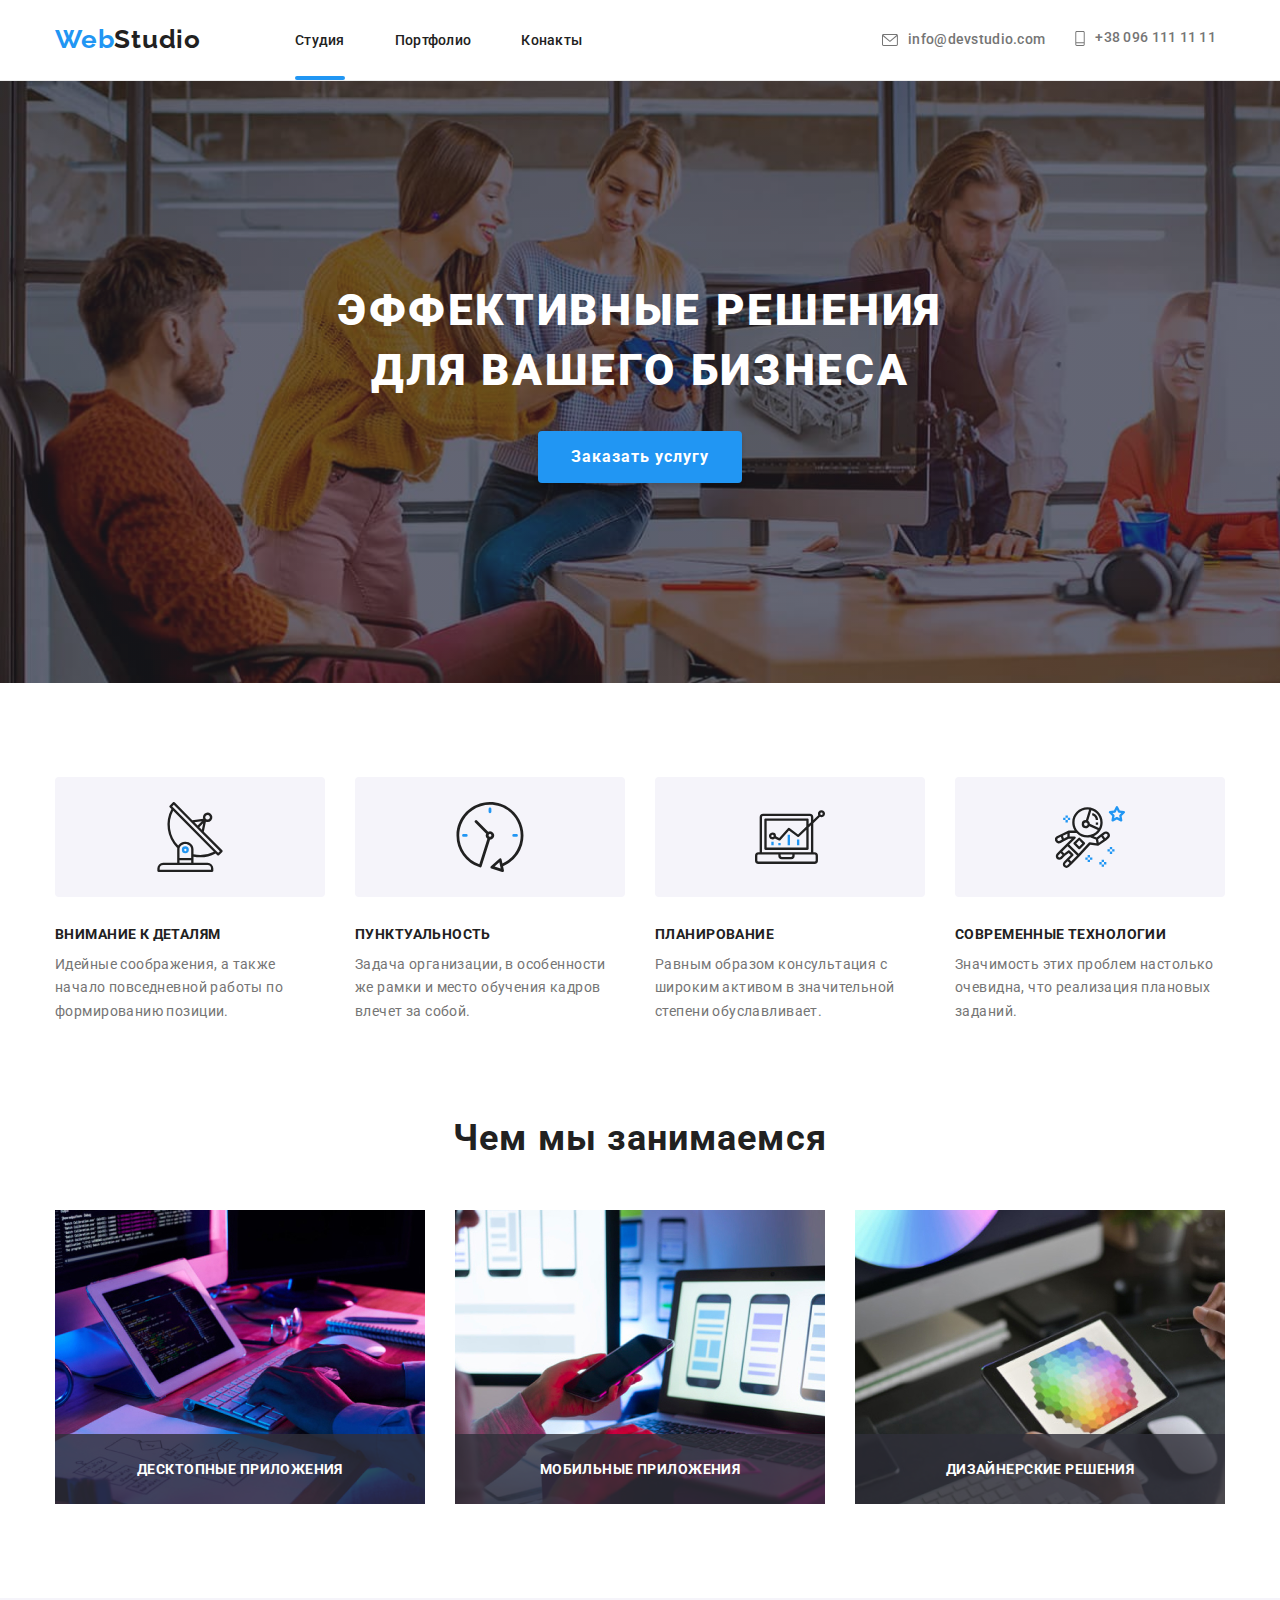
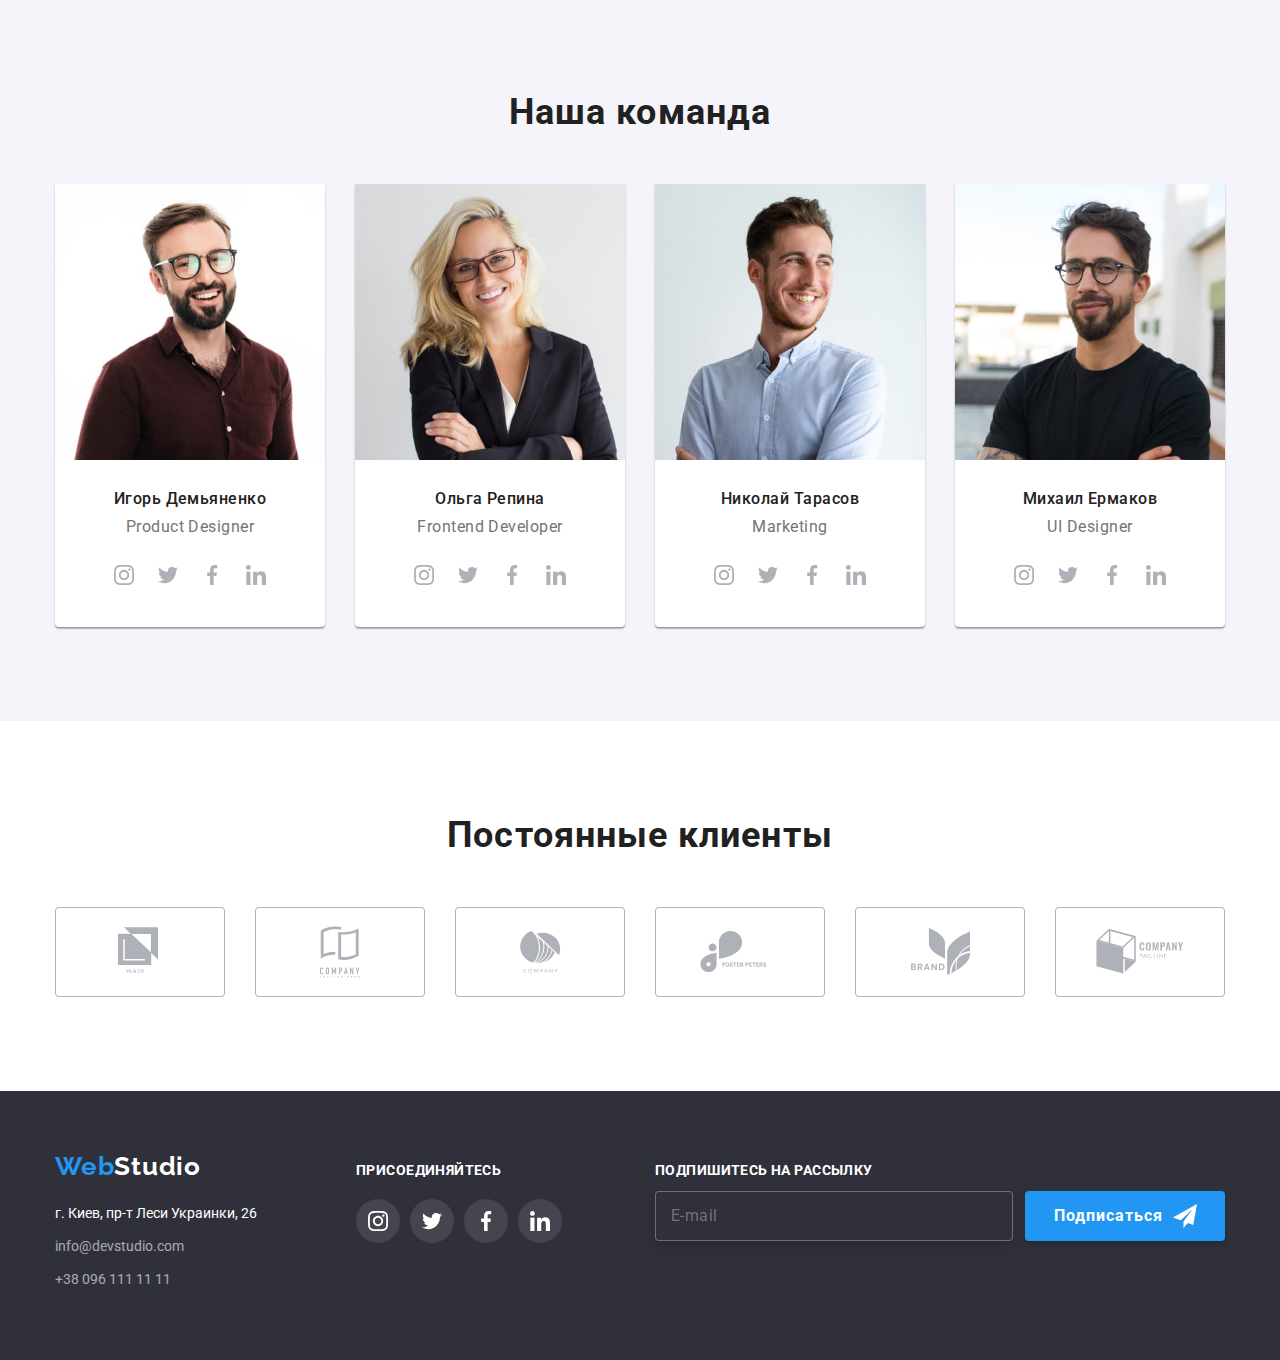
==== commit 57f399fb: "v" ====
--- a/index.html
+++ b/index.html
@@ -138,12 +138,15 @@
                 <h2 class="team-title">Наша команда</h2>
                 <ul class="team-flex">
                     <li class="team-flex-item">
-
-            <img class="team-list__image" srcset="
+                        
+            <!-- декстриптор w-для отзывчивых -->
+            <img class="team-list__image" 
+                            srcset="
                               ./images/team/img-1-450.jpg   450w,
                               ./images/team/img-1-900.jpg   900w,
                               ./images/team/img-1-1350.jpg 1350w
-                            " src="./images/team/img-1-450.jpg" sizes="
+                            " src="./images/team/img-1-450.jpg" 
+                            sizes="
                             (min-width: 1200px) 270px, 
                             (min-width: 768px)  354px, 
                             (min-width: 480px)  450px
--- a/css/main.min.css
+++ b/css/main.min.css
@@ -1,2 +1,2 @@
-.visually-hidden{position:absolute !important;clip:rect(1px 1px 1px 1px);clip:rect(1px, 1px, 1px, 1px);padding:0 !important;border:0 !important;height:1px !important;width:1px !important;overflow:hidden}:root{--primary-text-color: #757575;--title-text-color: #212121;--accent-color: #2196f3;--primary-bg-color: #ffffff;--second-bg-color: #f5f4fa;--third-bg-color: #2f303a}html{box-sizing:border-box}*,*::before,*::after{box-sizing:inherit}body{font-family:"Roboto", sans-serif;font-weight:400;background-color:var(--primary-bg-color);color:var(--primary-text-color)}input{font-family:inherit}h1,h2,h3,h4,h5,h6,body,ul,li,p{padding:0;margin:0;list-style:none;border:none}h1{letter-spacing:0.06em}h2,h3{letter-spacing:0.03em}p{letter-spacing:0.03em}.link{text-decoration:none;padding:0;margin:0}img{display:block;max-width:100%;height:auto}.container{padding-left:15px;padding-right:15px;margin:0 auto}.container{width:100%;padding:0 15px}@media screen and (min-width: 320px) and (max-width: 767px){.container{width:100%;max-width:480px}}@media screen and (min-width: 768px) and (max-width: 1199px){.container{width:100%;max-width:768px}}@media screen and (min-width: 1200px){.container{width:100%;max-width:1200px}}.backdrop{position:fixed;left:0;top:0;z-index:100;width:100%;height:100%;background-color:rgba(0,0,0,0.2);overflow-y:scroll}.backdrop.is-hidden{transition:all 250ms cubic-bezier(0.4, 0, 0.2, 1) 250ms}.is-hidden{opacity:0;pointer-events:none}.modal{position:absolute;padding:40px;top:50%;left:50%;box-sizing:border-box;transform:translate(-50%, -50%) scale(1);transition:transform 250ms cubic-bezier(0.4, 0, 0.2, 1) 250ms;width:528px;min-height:581px;background-color:var(--primary-bg-color);box-shadow:0px 1px 3px rgba(0,0,0,0.12),0px 1px 1px rgba(0,0,0,0.14),0px 2px 1px rgba(0,0,0,0.2);border-radius:4px}.backdrop.is-hidden .modal{transform:translate(-50%, -50%) scale(0);transition:transform 250ms cubic-bezier(0.4, 0, 0.2, 1) 0ms}.modal-close-btn{position:absolute;top:8px;right:8px;width:30px;height:30px;border-radius:50%;background-color:var(--primary-bg-color);border:1px solid rgba(0,0,0,0.1);cursor:pointer;transition:fill 250ms cubic-bezier(0.4, 0, 0.2, 1)}.modal-close-btn:hover{fill:var(--accent-color)}.modal-form{display:flex;flex-direction:column}.modal-form-input-wrapper{position:relative;display:block;margin-top:4px;transition:border-color 250ms cubic-bezier(0.4, 0, 0.2, 1)}.modal-form-field{font-family:Roboto;font-style:400;font-size:12px;line-height:1.16;position:relative;letter-spacing:0.01em;color:var(--primary-text-color);margin-bottom:10px}.user-data{font-family:Roboto;font-style:400;font-weight:700;font-size:20px;line-height:1.15;text-align:center;letter-spacing:0.03em;color:#212121;margin-bottom:12px}.modal-form-icon{position:absolute;left:12px;top:50%;transform:translateY(-50%);display:block;fill:#212121;background-repeat:no-repeat;background-position:center;margin:0;transition:fill 250ms cubic-bezier(0.4, 0, 0.2, 1)}.modal-form-icon:hover{fill:var(--accent-color)}.modal-form-input:focus+.modal-form-icon:hover{fill:var(--accent-color)}.modal-form-input{width:100%;height:40px;border-radius:4px;border:1px solid rgba(33,33,33,0.2);padding-left:42px;cursor:pointer;box-sizing:border-box;margin-top:4px;transition:border-color 250ms cubic-bezier(0.4, 0, 0.2, 1)}.modal-form-input:focus{outline:none;border:1px solid var(--accent-color)}.modal-form-message{width:100%;height:120px;border:1px solid rgba(33,33,33,0.2);border-radius:4px;resize:none;padding:12px 16px;box-sizing:border-box;margin-top:4px;margin-bottom:20px;transition:border-color 250ms cubic-bezier(0.4, 0, 0.2, 1)}.modal-form-message:focus{outline:none;border:1px solid var(--accent-color)}.modal-form-message::placeholder{color:rgba(117,117,117,0.5)}.modal-form-btn{font-family:inherit;font-style:400;font-size:16px;font-weight:700;line-height:1.875;display:block;justify-content:space-between;margin:0 auto;align-items:center;text-align:center;text-decoration:none;letter-spacing:0.06em;width:200px;height:50px;left:700px;top:712px;box-shadow:0px 4px 4px rgba(0,0,0,0.15);border-radius:4px;padding-bottom:10px;padding-top:10px;padding-right:55px;padding-left:55px;color:var(--primary-bg-color);background-color:var(--accent-color);border:1px solid transparent;cursor:pointer;margin-top:30px;transition:background-color 250ms cubic-bezier(0.4, 0, 0.2, 1)}.modal-form-btn:hover,.modal-form-btn:focus{background-color:var(--accent-color);color:var(--primary-bg-color)}.contact-form{text-decoration-skip-ink:none;display:inline-block;color:var(--accent-color)}.contact-form-policy-label{display:flex;align-items:center;font-family:Roboto;font-style:normal;font-size:14px;font-weight:400;line-height:1.714;letter-spacing:0.03em;color:var(--primary-text-color);transition:border-color 250ms cubic-bezier(0.4, 0, 0.2, 1),background-color 250ms cubic-bezier(0.4, 0, 0.2, 1)}.contact-form-policy-label::before{content:"";display:block;width:16px;height:15px;border:2px solid #212121;margin-right:10px}.modal-form-policy:checked+.contact-form-policy-label::before{background-color:var(--accent-color);border:var(--accent-color);background-image:url(../img/check.svg)}.menu-container-link.nav.link{position:relative;display:inline-block;font-weight:500;font-size:14px;line-height:1.172;letter-spacing:0.02em;transition:250ms cubic-bezier(0.4, 0, 0.2, 1)}.menu-container-link-action.current::after{opacity:1}.menu-container-link-action::after{content:"";display:inline-block;align-items:center;position:absolute;opacity:0;left:0px;bottom:-8px;width:100%;height:4px;background-color:var(--accent-color);border-radius:2px;transform:scaleX(1);opacity:0;transition:2500ms cubic-bezier(0.4, 0, 0.2, 1)}.menu-container-link-action{position:relative}.menu-container-link-action.current::after{opacity:1}.menu-container-link-action.current{color:var(--accent-color)}.menu-container-link-action:hover::after,.menu-container-link-action:focus:after{transform:scaleX(0)}.header{position:relative;border-bottom:1px solid #ececec}.container-main{height:60px}@media screen and (min-width: 768px) and (max-width: 1199px){.container-main{height:80px}}@media screen and (min-width: 320px) and (max-width: 1199px){.container-main{display:flex;justify-content:space-between;align-items:center}}@media screen and (min-width: 1200px){.container-main{display:flex;align-items:center}}.menu-btn{display:inline-flex;margin:0px;padding:0px;border:none;background-color:transparent;transition:transform 500ms cubic-bezier(0.4, 0, 0.2, 1) 250ms}@media screen and (min-width: 768px){.menu-btn.is-open{display:none;transition:transform 250ms cubic-bezier(0.4, 0, 0.2, 1) 0ms}}.menu-btn .icon-menu{display:none}.menu-btn.is-open .icon-cross{display:none}.menu-btn.is-open .icon-menu{display:block}.menu-btn{transition:fill 250ms cubic-bezier(0.4, 0, 0.2, 1)}.menu-btn:hover{fill:var(--accent-color)}.menu-container{text-align:center;padding:60px 0;transition:transform 250ms cubic-bezier(0.4, 0, 0.2, 1)}@media screen and (max-width: 767px){.menu-container{background-color:var(--primary-bg-color);z-index:1}}.menu-container.is-open{display:block;transition:transform 250ms cubic-bezier(0.4, 0, 0.2, 1)}@media screen and (max-width: 767px){.menu-container{display:none;position:absolute;top:100%;left:0;width:100%}}@media screen and (min-width: 768px){.menu-container{display:flex;align-items:center}}@media screen and (min-width: 1200px){.main-nav{display:flex;align-items:center}}@media screen and (min-width: 768px) and (max-width: 1199px){.menu-container-list{display:flex;transition:background-color 250ms cubic-bezier(0.4, 0, 0.2, 1)}}@media screen and (max-width: 767px){.menu-container-item:not(:last-child){margin-bottom:40px}}@media screen and (min-width: 768px){.menu-container-item:not(:last-child){margin-right:50px}.menu-link{font-family:Roboto;font-style:normal;font-weight:500;font-size:14px;line-height:1.171;letter-spacing:0.02em;display:flex;align-items:center}.contact-item-svg-envelope:hover,.contact-item-svg-Mobile:hover,.contact-item-svg-envelope:focus,.contact-item-svg-Mobile:focus{fill:var(--accent-color)}.contact-item-svg-envelope{transition:fill 250ms cubic-bezier(0.4, 0, 0.2, 1)}.contact-item-svg-Mobile{transition:fill 250ms cubic-bezier(0.4, 0, 0.2, 1)}}@media screen and (min-width: 768px) and (min-width: 1200px){.menu-container-link{display:flex;font-size:18px;line-height:1.166;transition:transform 250ms cubic-bezier(0.4, 0, 0.2, 1)}}@media screen and (min-width: 768px){.menu-container-link.nav:hover,.menu-container-link.nav:focus{color:var(--accent-color)}.menu-container-link.nav{color:var(--title-text-color)}.main-nav{display:block;justify-content:center;align-items:center;transition:background-color 250ms cubic-bezier(0.4, 0, 0.2, 1)}}@media screen and (min-width: 768px) and (min-width: 768px) and (max-width: 1199px){.main-nav{display:flex;justify-content:space-between;align-items:center}.menu-contacts{margin-left:84px}.page-logo{margin-right:88px}}@media screen and (min-width: 768px) and (min-width: 1200px){.menu-contacts{margin-left:300px}}@media screen and (min-width: 768px) and (min-width: 1200px){.page-logo{margin-right:93px}}@media screen and (min-width: 768px) and (min-width: 1200px){.container-main{display:flex;height:80px}.menu-container{display:flex}.menu-container-list{display:flex}.main-nav{display:flex;align-items:center;justify-content:space-between;border:1px solid transparent;transition:background-color 250ms cubic-bezier(0.4, 0, 0.2, 1)}}@media screen and (min-width: 320px) and (max-width: 1199px){.menu-contacts{display:block;flex-wrap:wrap;cursor:pointer;transition:250ms cubic-bezier(0.4, 0, 0.2, 1)}}@media screen and (min-width: 1200px){.menu-contacts{display:flex;justify-content:center;align-items:center}}@media screen and (min-width: 320px) and (max-width: 767px){.menu-contacts{margin-top:60px}}@media screen and (min-width: 320px) and (max-width: 767px){.menu-mail{margin-bottom:16px}}@media screen and (min-width: 768px) and (max-width: 1999px){.menu-mail{margin-bottom:10px}.menu-contacts{padding-top:32px;margin-bottom:32px}}@media screen and (min-width: 1200px){.menu-mail{display:flex;align-items:center;margin-right:50px}.menu-contacts{padding-top:32px;margin-bottom:32px}}.menu-container-link.nav:hover,.menu-container-link.nav:focus{color:var(--accent-color)}.menu-container-link.nav{color:var(--title-text-color)}.contact-item-svg-envelope,.contact-item-svg-Mobile{margin-right:10px;fill:var(--primary-text-color);align-items:center}.contact-item-svg-envelope,.contact-item-svg-Mobile{margin-right:10px;fill:var(--primary-text-color)}.menu-link{color:var(--primary-text-color)}.menu-link:hover,.menu-link:focus{color:var(--accent-color)}@media screen and (min-width: 320px) and (max-width: 1999px){.page-logo{display:block;font-family:Raleway;font-style:normal;font-weight:700;font-size:24px;line-height:1.16;letter-spacing:0.03em;color:var(--title-text-color);text-decoration:none;margin-top:16px;margin-bottom:16px}.logo-color{font-family:Raleway;font-style:normal;font-weight:700;font-size:24px;line-height:1.16;letter-spacing:0.03em;color:var(--accent-color);text-align:center}}@media screen and (min-width: 1200px){.page-logo{font-size:26px;line-height:1.19;margin-top:24px;margin-bottom:25px}.logo-color{font-size:26px;line-height:1.19}}@media screen and (min-width: 320px) and (max-width: 767px){.hero{background-color:var(--third-bg-color);background-image:linear-gradient(rgba(47,48,58,0.4), rgba(47,48,58,0.4)),url("../img/hero_mobile.jpg")}}@media screen and (min-width: 320px) and (max-width: 767px){.hero{background-size:cover;background-repeat:no-repeat;background-position:center;padding-bottom:118px;padding-top:118px}.hero-title{font-family:Roboto;font-style:normal;font-weight:900;font-size:26px;line-height:1.615;text-transform:uppercase;text-align:center;letter-spacing:0.06em;margin:0 auto;margin-bottom:30px;color:var(--primary-bg-color)}}@media screen and (min-width: 450px) and (max-width: 1199px){.hero-title{width:360px}}@media screen and (min-width: 320px) and (max-width: 767px){.hero-button{font-family:"Roboto";font-style:normal;font-weight:700;font-size:16px;line-height:1.875;letter-spacing:0.06em;padding-bottom:10px;padding-top:10px;padding-right:32px;padding-left:32px;display:block;margin:0 auto;text-align:center;text-decoration:none;border:none;cursor:pointer;color:var(--primary-bg-color);background-color:var(--accent-color);box-shadow:0px 4px 4px rgba(0,0,0,0.15);border-radius:4px}}@media screen and (min-width: 480) and (max-width: 1199px){.hero-button{width:136px}}.hero-button .link:hover,.hero-button .link:focus,.hero-button .link:active{color:var(--accent-color)}@media screen and (min-width: 768px) and (max-width: 1199px){.hero{background-size:cover;background-repeat:no-repeat;background-position:center;padding-bottom:118px;padding-top:118px;background-color:var(--third-bg-color);background-image:linear-gradient(rgba(47,48,58,0.4), rgba(47,48,58,0.4)),url("../img/hero_tablet.jpg")}.hero-title{margin:0 auto;font-weight:900;font-size:26px;line-height:1.61;text-align:center;text-transform:uppercase;color:var(--primary-bg-color);letter-spacing:0.06em;margin-bottom:30px}.hero-button{font-family:inherit;font-style:normal;font-weight:700;font-size:16px;line-height:1.87;display:block;margin:0 auto;align-items:center;text-align:center;text-decoration:none;border-radius:4px;letter-spacing:0.06em;padding-bottom:10px;padding-top:10px;padding-right:32px;padding-left:32px;color:var(--primary-bg-color);background-color:var(--accent-color);border:none;box-shadow:0px 4px 4px rgba(0,0,0,0.15);cursor:pointer;transition:background-color 250ms cubic-bezier(0.4, 0, 0.2, 1)}.hero-button .link:hover,.hero-button .link:focus,.hero-button .link:active{color:var(--accent-color)}}@media screen and (min-width: 1200px){.hero{background-repeat:no-repeat;background-size:cover;padding-top:200px;padding-bottom:200px;background-color:var(--third-bg-color);background-image:linear-gradient(to right, rgba(47,48,58,0.4), rgba(47,48,58,0.4)),url("../img/img16.jpg")}.hero-title{font-weight:900;font-size:44px;line-height:1.36;text-align:center;text-transform:uppercase;color:var(--primary-bg-color);letter-spacing:0.06em;margin-bottom:30px}.hero-button{font-family:inherit;font-style:normal;font-weight:700;font-size:16px;line-height:1.87;display:block;margin:0 auto;text-align:center;text-decoration:none;border-radius:4px;letter-spacing:0.06em;padding-bottom:10px;padding-top:10px;padding-right:32px;padding-left:32px;color:var(--primary-bg-color);background-color:var(--accent-color);border:1px solid transparent;box-shadow:0px 4px 4px rgba(0,0,0,0.15);cursor:pointer}.hero-button .link:hover,.hero-button .link:focus,.hero-button .link:active{color:var(--accent-color)}}.container{padding:0 15px;margin:0 auto}@media screen and (min-width: 320px) and (max-width: 767px){.features{padding-top:60px;padding-bottom:60px}.features-list{display:block}.features-title{font-family:Roboto;font-style:normal;font-weight:700;font-size:14px;line-height:1.142;margin-bottom:10px;text-align:center;text-transform:uppercase;color:var(--title-text-color)}.features-text{font-size:14px;line-height:1.714;margin-bottom:30px;color:var(--primary-text-color)}}@media screen and (min-width: 320px) and (max-width: 767px){.list-item{width:100%}.feature-item-logo{height:120px;background-color:#f5f4fa;border-radius:4px;margin-bottom:30px;display:flex;align-items:center;justify-content:center}.list-item-Antena .feature-item-logo::before{content:"";background-image:url(../img/antenna.svg);width:70px;height:70px}.list-item-Clock .feature-item-logo::before{background-image:url(../img/clock.svg);content:"";width:70px;height:70px}.list-item-Diagram .feature-item-logo::before{background-image:url(../img/diagram.svg);content:"";width:70px;height:70px}.list-item-Astronaut .feature-item-logo::before{background-image:url(../img/astronaut.svg);content:"";width:70px;height:70px}}@media screen and (min-width: 768px) and (max-width: 1199px){.features{padding-top:60px;padding-bottom:60px}.features-list{display:flex;justify-content:space-between;flex-wrap:wrap}.feature-item-logo{width:354px;height:120px;background-color:#f5f4fa;border-radius:4px;margin-bottom:30px;display:flex;align-items:center;justify-content:center}.features-title{font-style:normal;font-weight:700;font-size:14px;margin-bottom:10px;margin-top:0px;line-height:1.14;text-transform:uppercase;color:var(--title-text-color)}.features-text{font-size:14px;width:270px;line-height:1.71;margin-bottom:30px;color:var(--primary-text-color)}.list-item::before{display:block;content:"";width:270px;height:120px;margin-bottom:30px;background-color:#f5f4fa;background-repeat:no-repeat;background-size:65px 70px;background-position:center;border-radius:4px}.list-item-Antena .feature-item-logo::before{content:"";background-image:url(../img/antenna.svg);width:70px;height:70px}.list-item-Clock .feature-item-logo::before{background-image:url(../img/clock.svg);content:"";width:70px;height:70px}.list-item-Diagram .feature-item-logo::before{background-image:url(../img/diagram.svg);content:"";width:70px;height:70px}.list-item-Astronaut .feature-item-logo::before{background-image:url(../img/astronaut.svg);content:"";width:70px;height:70px}}@media screen and (min-width: 1200px){.feature-item-logo{width:270px;height:120px;background-color:#f5f4fa;border-radius:4px;margin-bottom:30px;display:flex;align-items:center;justify-content:center}.features{padding-top:94px;padding-bottom:94px}.features-list{display:flex;justify-content:space-between}.features-title{font-style:normal;font-weight:700;font-size:14px;margin-bottom:10px;margin-top:0px;line-height:1.14;text-transform:uppercase;color:var(--title-text-color)}.features-text{font-size:14px;width:270px;line-height:1.71;color:var(--primary-text-color)}.list{display:flex;list-style:none}.list-item{width:350px;padding:10px;margin:10px;border-radius:4px;box-shadow:0px 2px 1px rgba(0,0,0,0.2),0px 1px 1px rgba(0,0,0,0.14),0px 1px 3px rgba(0,0,0,0.12)}.list-item::before{display:block;content:"";width:270px;height:120px;margin-bottom:30px;background-color:#f5f4fa;background-repeat:no-repeat;background-size:65px 70px;background-position:center;border-radius:4px}.list-item-Antena .feature-item-logo::before{content:"";background-image:url(../img/antenna.svg);width:70px;height:70px}.list-item-Clock .feature-item-logo::before{background-image:url(../img/clock.svg);content:"";width:70px;height:70px}.list-item-Diagram .feature-item-logo::before{background-image:url(../img/diagram.svg);content:"";width:70px;height:70px}.list-item-Astronaut .feature-item-logo::before{background-image:url(../img/astronaut.svg);content:"";width:70px;height:70px}}@media screen and (min-width: 320px) and (max-width: 1199px){.work{display:none}}@media screen and (min-width: 1200px){.work{padding-bottom:94px}.work-title{font-weight:700;font-size:36px;line-height:1.16;margin-bottom:50px;margin-top:0px;text-align:center;color:var(--title-text-color)}.work-flex{display:flex;justify-content:space-between}.work-flex+.item+.item{margin-left:30px}.work-flex .work-item{position:relative}.work-list{position:relative;left:0;bottom:0;width:100%;display:inline-flex;justify-content:center;align-items:center;position:absolute;max-width:370px;min-height:70px;background:rgba(47,48,58,0.8)}.work-info{width:fit-content;font-style:400;font-weight:700;font-size:14px;line-height:1.14px;text-align:center;letter-spacing:0.03em;text-transform:uppercase;color:var(--primary-bg-color)}}@media screen and (min-width: 320px) and (max-width: 767px){.team{background-color:var(--second-bg-color);padding-top:60px;padding-bottom:60px}.team-title{color:var(--title-text-color);font-weight:700;font-size:28px;line-height:1.17;margin-bottom:30px;text-align:center}.team-flex{display:flex;flex-direction:column}.team-flex-item:not(:last-child){margin-bottom:30px}.team-flex-item{box-shadow:0px 1px 3px rgba(0,0,0,0.12),0px 1px 1px rgba(0,0,0,0.14),0px 2px 1px rgba(0,0,0,0.2);border-radius:0px 0px 4px 4px;background-color:var(--primary-bg-color)}.team-text{font-weight:500;font-size:16px;line-height:1.18;text-align:center;margin-top:30px;margin-bottom:10px;color:var(--title-text-color)}.team-prof{font-size:16px;line-height:1.18;text-align:center;color:var(--primary-text-color);margin-bottom:16px}.icons{padding-bottom:16px;padding-right:32px;padding-left:32px;padding-bottom:30px}.icon-list-link:hover .icon-list-svg,.icon-list-link:focus .icon-list-svg{fill:var(--primary-bg-color)}.icon-list-link:hover,.icon-list-link:focus{background-color:var(--accent-color)}.icon-list-svg{width:20px;height:20px;fill:#afb1b8}.icon-list{display:flex;justify-content:center}.icon-list-link{display:flex;justify-content:center;align-items:center;width:44px;height:44px;border-radius:50px;margin-right:10px;transition:border-color 250ms cubic-bezier(0.4, 0, 0.2, 1);transition:250ms cubic-bezier(0.4, 0, 0.2, 1)}.icon-list-link:nth-last-child(-n+4){margin-right:0}}@media screen and (min-width: 768px) and (max-width: 1199px){.team{background-color:var(--second-bg-color);padding-top:60px;padding-bottom:60px}.team-title{color:var(--title-text-color);font-weight:700;font-size:28px;line-height:1.17;margin-bottom:30px;text-align:center;align-items:center}.team-flex{display:flex;flex-wrap:wrap;justify-content:space-between}.team-flex-item{box-shadow:0px 1px 3px rgba(0,0,0,0.12),0px 1px 1px rgba(0,0,0,0.14),0px 2px 1px rgba(0,0,0,0.2);border-radius:0px 0px 4px 4px;background-color:var(--primary-bg-color);width:350px}.team-flex-item:nth-child(2n){margin-left:30px}.team-flex-item:not(:nth-last-child(-n+2)){margin-bottom:30px}.team-text{font-size:16px;line-height:1.18;font-weight:500;text-align:center;margin-bottom:10px;color:var(--title-text-color)}.team-prof{font-weight:400;font-size:16px;line-height:1.18;text-align:center;color:var(--primary-text-color);margin-bottom:16px}.icons{padding-top:30px;padding-bottom:24px}.icon-list-link:hover .icon-list-svg,.icon-list-link:focus .icon-list-svg{fill:var(--primary-bg-color)}.icon-list-link:hover,.icon-list-link:focus{background-color:var(--accent-color)}.icon-list-svg{width:20px;height:20px;fill:#afb1b8}.icon-list{display:flex;justify-content:center}.icon-list-link{display:flex;justify-content:center;align-items:center;width:44px;height:44px;border-radius:50px;margin-right:10px;transition:border-color 250ms cubic-bezier(0.4, 0, 0.2, 1);transition:250ms cubic-bezier(0.4, 0, 0.2, 1)}.icon-list-link:nth-last-child(-n+4){margin-right:0}}@media screen and (min-width: 1200px){.team{background-color:var(--second-bg-color);padding-bottom:94px}.team-title{color:var(--title-text-color);font-weight:700;font-size:36px;line-height:1.16;text-align:center;padding-bottom:50px;padding-top:94px}.team-flex{display:flex;justify-content:space-between}.team-flex-item{box-shadow:0px 1px 3px rgba(0,0,0,0.12),0px 1px 1px rgba(0,0,0,0.14),0px 2px 1px rgba(0,0,0,0.2);border-radius:0px 0px 4px 4px;background-color:var(--primary-bg-color);width:270px}.team-text{color:var(--title-text-color);font-size:16px;line-height:1.16;font-weight:500;text-align:center;margin-top:30px;margin-bottom:10px}.team-prof{font-size:16px;line-height:1.16;text-align:center;color:var(--primary-text-color);margin-bottom:16px}.icons{padding-bottom:16px;padding-right:32px;padding-left:32px;padding-bottom:30px}.icon-list-link:hover .icon-list-svg,.icon-list-link:focus .icon-list-svg{fill:var(--primary-bg-color)}.icon-list-link:hover,.icon-list-link:focus{background-color:var(--accent-color)}.icon-list-svg{width:20px;height:20px;fill:#afb1b8}.icon-list{display:flex;justify-content:center}.icon-list-link{display:flex;justify-content:center;align-items:center;width:44px;height:44px;border-radius:50px;margin-right:10px;transition:border-color 250ms cubic-bezier(0.4, 0, 0.2, 1);transition:250ms cubic-bezier(0.4, 0, 0.2, 1)}.icon-list-link:nth-last-child(-n+4){margin-right:0}}@media screen and (min-width: 320px) and (max-width: 767px){.client{display:flex;flex-wrap:wrap;padding-bottom:60px;padding-top:60px}.client-title{font-weight:700;font-size:28px;line-height:1.17;margin-bottom:30px;text-align:center;color:var(--title-text-color)}.client-list{display:flex;flex-wrap:wrap;cursor:pointer}.client-item{width:210px;height:90px}.client-item:nth-child(2n){margin-left:30px}.client-item:not(:nth-last-child(-n+2)){margin-bottom:30px}.client-link{display:flex;align-items:center;justify-content:center;width:210px;height:90px;border:1px solid #afb1b8;border-radius:4px;fill:#afb1b8;cursor:pointer;transition:border-color 250ms cubic-bezier(0.4, 0, 0.2, 1);transition:250ms cubic-bezier(0.4, 0, 0.2, 1)}.client-svg{transition:fill 250ms cubic-bezier(0.4, 0, 0.2, 1)}.client-link:hover,.client-link:focus{fill:var(--accent-color)}.client-link:hover{border-color:var(--accent-color)}}@media screen and (min-width: 768px) and (max-width: 1199px){.client{display:flex;flex-wrap:wrap;padding-bottom:60px;padding-top:60px}.client-title{font-weight:700;font-size:28px;line-height:1.17;margin-bottom:30px;text-align:center;color:var(--title-text-color)}.client-list{display:flex;flex-wrap:wrap;cursor:pointer}.client-item{width:210px;height:90px}.client-item:not(:nth-last-child(-n+3)){margin-bottom:30px}.client-item:nth-child(3n+2){margin-right:30px;margin-left:30px}.client-link{display:flex;align-items:center;justify-content:center;width:100%;height:100%;width:210px;height:90px;border:1px solid #afb1b8;border-radius:4px;fill:#afb1b8;cursor:pointer;transition:border-color 250ms cubic-bezier(0.4, 0, 0.2, 1);transition:250ms cubic-bezier(0.4, 0, 0.2, 1)}.client-svg{transition:fill 250ms cubic-bezier(0.4, 0, 0.2, 1)}.client-link:hover,.client-link:focus{fill:var(--accent-color)}.client-link:hover{border-color:var(--accent-color)}}@media screen and (min-width: 1200px){.client{padding-bottom:94px;padding-top:94px}.client-title{font-weight:700;font-size:36px;line-height:1.16;margin-bottom:50px;text-align:center;color:var(--title-text-color)}.client-list{display:flex;justify-content:space-between;cursor:pointer}.client-item{width:170px;height:90px}.client-link{display:flex;justify-content:center;align-items:center;width:170px;height:90px;border:1px solid #afb1b8;box-sizing:border-box;border-radius:4px;fill:#afb1b8;transition:border-color 250ms cubic-bezier(0.4, 0, 0.2, 1)}.client-link:hover,.client-link:focus{fill:var(--accent-color)}.client-link:hover:hover,.client-link:focus:hover{border-color:var(--accent-color)}.client-svg{transition:fill 250ms cubic-bezier(0.4, 0, 0.2, 1)}}@media screen and (min-width: 320px) and (max-width: 767px){.footer-title{padding-top:60px;padding-bottom:60px;background-color:var(--third-bg-color)}.footer-box{display:block;flex-direction:column;align-items:center}.footer-logo{display:block;font-family:Raleway;font-style:normal;font-weight:700;text-align:center;letter-spacing:0.03em;font-size:24px;line-height:1.16;color:var(--primary-bg-color);text-decoration:none;margin-bottom:20px}.logo-color{color:var(--accent-color)}.footer-address{font-family:Roboto;font-style:normal;font-weight:400;font-size:14px;line-height:1.71;letter-spacing:0.03em;text-align:center;color:var(--primary-bg-color)}.footer-address link{margin-bottom:8px}.footer-nav:not(:last-child){margin-bottom:8px}.footer-nav{display:block;font-family:Roboto;font-style:normal;font-weight:400;font-size:14px;line-height:1.71;letter-spacing:0.03em;text-align:center;color:rgba(255,255,255,0.6)}.footer-center{margin-top:60px}.join{font-weight:700;font-style:400;font-size:14px;line-height:1.14;letter-spacing:0.03em;text-align:center;letter-spacing:0.03em;text-transform:uppercase;color:var(--primary-bg-color);margin-bottom:20px}.social-list{display:flex;justify-content:center;margin-bottom:60px}.social-list-item:not(:last-child){margin-right:10px}.social-list-link{display:flex;justify-content:center;align-items:center;width:44px;height:44px;border-radius:50px;background:rgba(255,255,255,0.1);transition:250ms cubic-bezier(0.4, 0, 0.2, 1)}.social-list-link:hover,.social-list-link:focus{background-color:var(--accent-color)}.social-list-svg{width:20px;height:20px;transition:fill 250ms cubic-bezier(0.4, 0, 0.2, 1)}.social-list-svg{fill:var(--primary-bg-color)}.social-list-link:hover,.social-list-link:focus{background-color:var(--accent-color)}.footer-mail{width:100%}.footer-mail-box{display:flex;flex-wrap:wrap}.footer-social-title{display:flex;flex-direction:row;align-items:center;flex-direction:column;font-style:400;font-weight:700;font-size:14px;line-height:1.14px;letter-spacing:0.03em;text-transform:uppercase;margin-bottom:20px;color:var(--primary-bg-color)}.footer-mail-input{display:flex;align-items:center;justify-content:center;font-family:"Roboto";font-style:normal;font-weight:normal;font-size:16px;line-height:1.25;letter-spacing:0.03em;border:1px solid rgba(255,255,255,0.3);box-sizing:border-box;filter:drop-shadow(0px 4px 4px rgba(0,0,0,0.15));border-radius:4px;width:450px;height:50px;padding:16px 15px;margin-bottom:20px;background-color:#2f303a;color:rgba(255,255,255,0.6)}.footer-mail-btn{display:block;font-family:"Roboto";font-style:400;font-weight:700;font-size:16px;line-height:1.87;letter-spacing:0.06em;width:200px;color:var(--primary-bg-color);background:var(--accent-color);box-shadow:0px 4px 4px rgba(0,0,0,0.15);border-radius:4px;padding:10px 62px 10px 29px;align-items:center;text-align:center;margin:auto;border:none;background-image:url("../img/send.png");background-repeat:no-repeat;background-position:center right 28px;cursor:pointer}}@media screen and (min-width: 768px) and (max-width: 1199px){.footer-title{padding-top:60px;padding-bottom:60px;background-color:var(--third-bg-color)}.footer-box{display:flex;flex-wrap:wrap;align-items:baseline}.footer-left{align-items:center;margin-left:61px;margin-right:165px;margin-bottom:60px}.footer-logo{display:block;font-family:Raleway;font-style:normal;font-weight:700;text-align:center;letter-spacing:0.03em;font-size:24px;line-height:1.16;color:var(--primary-bg-color);text-decoration:none;margin-bottom:20px}.footer-address{font-family:Roboto;font-style:normal;font-weight:400;font-size:14px;line-height:1.71;letter-spacing:0.03em;text-align:center;color:var(--primary-bg-color)}.footer-address link{margin-bottom:8px}.footer-nav:not(:last-child){margin-bottom:8px}.footer-nav{display:block;font-family:Roboto;font-style:normal;font-weight:400;font-size:14px;line-height:1.71;letter-spacing:0.03em;text-align:center;color:rgba(255,255,255,0.6)}.join{font-weight:700;font-style:400;font-size:14px;line-height:1.14;letter-spacing:0.03em;text-align:center;letter-spacing:0.03em;text-transform:uppercase;color:var(--primary-bg-color);margin-bottom:20px}.social-list{display:flex;justify-content:center;margin-bottom:60px}.social-list-item:not(:last-child){margin-right:10px}.social-list-link{display:flex;justify-content:center;align-items:center;width:44px;height:44px;border-radius:50px;background:rgba(255,255,255,0.1);transition:fill 250ms cubic-bezier(0.4, 0, 0.2, 1);transition:250ms cubic-bezier(0.4, 0, 0.2, 1)}.social-list-svg{width:20px;height:20px;transition:fill 250ms cubic-bezier(0.4, 0, 0.2, 1)}.social-list-svg{fill:var(--primary-bg-color)}.social-list-link:hover,.social-list-link:focus{background-color:var(--accent-color)}.footer-mail{width:100%}.footer-mail-box{display:flex;flex-direction:column;align-items:center}.footer-social-title{text-align:center;font-style:400;font-weight:700;font-size:14px;line-height:1.14px;letter-spacing:0.03em;text-transform:uppercase;margin-bottom:20px;color:var(--primary-bg-color)}.footer-mail-input{display:flex;align-items:center;justify-content:center;font-family:"Roboto";font-style:normal;font-weight:normal;font-size:16px;line-height:1.25;letter-spacing:0.03em;border:1px solid rgba(255,255,255,0.3);box-sizing:border-box;filter:drop-shadow(0px 4px 4px rgba(0,0,0,0.15));border-radius:4px;width:450px;height:50px;padding:16px 15px;margin-bottom:20px;background-color:#2f303a;color:rgba(255,255,255,0.6)}.footer-mail-btn{display:block;font-family:"Roboto";font-style:400;font-weight:700;font-size:16px;line-height:1.87;letter-spacing:0.06em;width:200px;color:var(--primary-bg-color);background:var(--accent-color);box-shadow:0px 4px 4px rgba(0,0,0,0.15);border-radius:4px;padding:10px 62px 10px 29px;align-items:center;text-align:center;border:none;background-image:url("../img/send.png");background-repeat:no-repeat;background-position:center right 28px;cursor:pointer}}@media screen and (min-width: 1200px){.footer-title{padding-top:60px;padding-bottom:60px;background-color:var(--third-bg-color)}.footer-box{display:flex;align-items:baseline}.footer-left{display:flex;flex-direction:column;width:231px;margin-right:70px}.footer-center{display:flex;flex-direction:column;margin-top:12px}.join{font-weight:700;font-style:400;font-size:14px;line-height:1.14;letter-spacing:0.03em;text-transform:uppercase;margin-bottom:20px;color:var(--primary-bg-color);background:var(--third-bg-color)}.social-list{display:flex;justify-content:space-between}.social-list-item:not(:last-child){margin-right:10px}.social-list-link{display:flex;justify-content:center;align-items:center;width:44px;height:44px;border-radius:50px;background:rgba(255,255,255,0.1);transition:fill 250ms cubic-bezier(0.4, 0, 0.2, 1);transition:250ms cubic-bezier(0.4, 0, 0.2, 1)}.social-list-link:hover,.social-list-link:focus{background-color:var(--accent-color)}.social-list-svg{width:20px;height:20px;transition:fill 250ms cubic-bezier(0.4, 0, 0.2, 1)}.social-list-svg{fill:var(--primary-bg-color)}.social-list-link:hover,.social-list-link:focus{background-color:var(--accent-color)}.footer-logo{display:block;font-family:Raleway;font-style:normal;font-weight:700;letter-spacing:0.03em;font-size:26px;line-height:1.19;color:var(--primary-bg-color);text-decoration:none;margin-bottom:20px}}@media screen and (min-width: 1200px) and (min-width: 1200px){.footer-logo{font-size:26px;line-height:1.192}}@media screen and (min-width: 1200px){.logo-color{color:var(--accent-color)}.footer-address{font-family:Roboto;font-style:normal;font-weight:400;font-size:14px;line-height:1.71;margin-bottom:9px;color:var(--primary-bg-color)}.footer-nav{font-family:Roboto;font-style:normal;font-weight:400;font-size:14px;line-height:1.71;display:block;margin-bottom:9px;color:rgba(255,255,255,0.6)}.footer-mail{display:flex;flex-direction:column;margin-left:93px}.footer-social-title{font-style:400;font-weight:700;font-size:14px;line-height:1.14px;letter-spacing:0.03em;text-transform:uppercase;margin-bottom:20px;color:var(--primary-bg-color)}.footer-mail-box{display:flex;justify-content:flex-end}.footer-mail-input{font-family:"Roboto";font-style:normal;font-weight:normal;font-size:16px;line-height:1.25;letter-spacing:0.03em;border:1px solid rgba(255,255,255,0.3);box-sizing:border-box;filter:drop-shadow(0px 4px 4px rgba(0,0,0,0.15));border-radius:4px;width:358px;height:50px;padding:16px 15px;background-color:#2f303a;color:rgba(255,255,255,0.6)}.footer-mail-btn{display:block;font-family:"Roboto";font-style:400;font-weight:700;font-size:16px;line-height:1.87;letter-spacing:0.06em;width:200px;color:var(--primary-bg-color);background:var(--accent-color);box-shadow:0px 4px 4px rgba(0,0,0,0.15);border-radius:4px;padding:10px 62px 10px 29px;border:none;background-image:url("../img/send.png");background-repeat:no-repeat;background-position:center right 28px;cursor:pointer;margin-left:12px}}
+.visually-hidden{position:absolute !important;clip:rect(1px 1px 1px 1px);clip:rect(1px, 1px, 1px, 1px);padding:0 !important;border:0 !important;height:1px !important;width:1px !important;overflow:hidden}:root{--primary-text-color: #757575;--title-text-color: #212121;--accent-color: #2196f3;--primary-bg-color: #ffffff;--second-bg-color: #f5f4fa;--third-bg-color: #2f303a}html{box-sizing:border-box}*,*::before,*::after{box-sizing:inherit}body{font-family:"Roboto", sans-serif;font-weight:400;background-color:var(--primary-bg-color);color:var(--primary-text-color)}input{font-family:inherit}h1,h2,h3,h4,h5,h6,body,ul,li,p{padding:0;margin:0;list-style:none;border:none}h1{letter-spacing:0.06em}h2,h3{letter-spacing:0.03em}p{letter-spacing:0.03em}.link{text-decoration:none;padding:0;margin:0}img{display:block;max-width:100%;height:auto}.container{padding-left:15px;padding-right:15px;margin:0 auto}.container{width:100%;padding:0 15px}@media screen and (min-width: 320px) and (max-width: 767px){.container{width:100%;max-width:480px}}@media screen and (min-width: 768px) and (max-width: 1199px){.container{width:100%;max-width:768px}}@media screen and (min-width: 1200px){.container{width:100%;max-width:1200px}}.backdrop{position:fixed;left:0;top:0;z-index:100;width:100%;height:100%;background-color:rgba(0,0,0,0.2);overflow-y:scroll}.backdrop.is-hidden{transition:all 250ms cubic-bezier(0.4, 0, 0.2, 1) 250ms}.is-hidden{opacity:0;pointer-events:none}.modal{position:absolute;padding:40px;top:50%;left:50%;box-sizing:border-box;transform:translate(-50%, -50%) scale(1);transition:transform 250ms cubic-bezier(0.4, 0, 0.2, 1) 250ms;width:528px;min-height:581px;background-color:var(--primary-bg-color);box-shadow:0px 1px 3px rgba(0,0,0,0.12),0px 1px 1px rgba(0,0,0,0.14),0px 2px 1px rgba(0,0,0,0.2);border-radius:4px}.backdrop.is-hidden .modal{transform:translate(-50%, -50%) scale(0);transition:transform 250ms cubic-bezier(0.4, 0, 0.2, 1) 0ms}.modal-close-btn{position:absolute;top:8px;right:8px;width:30px;height:30px;border-radius:50%;background-color:var(--primary-bg-color);border:1px solid rgba(0,0,0,0.1);cursor:pointer;transition:fill 250ms cubic-bezier(0.4, 0, 0.2, 1)}.modal-close-btn:hover{fill:var(--accent-color)}.modal-form{display:flex;flex-direction:column}.modal-form-input-wrapper{position:relative;display:block;margin-top:4px;transition:border-color 250ms cubic-bezier(0.4, 0, 0.2, 1)}.modal-form-field{font-family:Roboto;font-style:400;font-size:12px;line-height:1.16;position:relative;letter-spacing:0.01em;color:var(--primary-text-color);margin-bottom:10px}.user-data{font-family:Roboto;font-style:400;font-weight:700;font-size:20px;line-height:1.15;text-align:center;letter-spacing:0.03em;color:#212121;margin-bottom:12px}.modal-form-icon{position:absolute;left:12px;top:50%;transform:translateY(-50%);display:block;fill:#212121;background-repeat:no-repeat;background-position:center;margin:0;transition:fill 250ms cubic-bezier(0.4, 0, 0.2, 1)}.modal-form-icon:hover{fill:var(--accent-color)}.modal-form-input:focus+.modal-form-icon:hover{fill:var(--accent-color)}.modal-form-input{width:100%;height:40px;border-radius:4px;border:1px solid rgba(33,33,33,0.2);padding-left:42px;cursor:pointer;box-sizing:border-box;margin-top:4px;transition:border-color 250ms cubic-bezier(0.4, 0, 0.2, 1)}.modal-form-input:focus{outline:none;border:1px solid var(--accent-color)}.modal-form-message{width:100%;height:120px;border:1px solid rgba(33,33,33,0.2);border-radius:4px;resize:none;padding:12px 16px;box-sizing:border-box;margin-top:4px;margin-bottom:20px;transition:border-color 250ms cubic-bezier(0.4, 0, 0.2, 1)}.modal-form-message:focus{outline:none;border:1px solid var(--accent-color)}.modal-form-message::placeholder{color:rgba(117,117,117,0.5)}.modal-form-btn{font-family:inherit;font-style:400;font-size:16px;font-weight:700;line-height:1.875;display:block;justify-content:space-between;margin:0 auto;align-items:center;text-align:center;text-decoration:none;letter-spacing:0.06em;width:200px;height:50px;left:700px;top:712px;box-shadow:0px 4px 4px rgba(0,0,0,0.15);border-radius:4px;padding-bottom:10px;padding-top:10px;padding-right:55px;padding-left:55px;color:var(--primary-bg-color);background-color:var(--accent-color);border:1px solid transparent;cursor:pointer;margin-top:30px;transition:background-color 250ms cubic-bezier(0.4, 0, 0.2, 1)}.modal-form-btn:hover,.modal-form-btn:focus{background-color:var(--accent-color);color:var(--primary-bg-color)}.contact-form{text-decoration-skip-ink:none;display:inline-block;color:var(--accent-color)}.contact-form-policy-label{display:flex;align-items:center;font-family:Roboto;font-style:normal;font-size:14px;font-weight:400;line-height:1.714;letter-spacing:0.03em;color:var(--primary-text-color);transition:border-color 250ms cubic-bezier(0.4, 0, 0.2, 1),background-color 250ms cubic-bezier(0.4, 0, 0.2, 1)}.contact-form-policy-label::before{content:"";display:block;width:16px;height:15px;border:2px solid #212121;margin-right:10px}.modal-form-policy:checked+.contact-form-policy-label::before{background-color:var(--accent-color);border:var(--accent-color);background-image:url(../img/check.svg)}.menu-container-link.nav.link{position:relative;display:inline-block;font-weight:500;font-size:14px;line-height:1.172;letter-spacing:0.02em;transition:250ms cubic-bezier(0.4, 0, 0.2, 1)}.menu-container-link-action.current::after{opacity:1}.menu-container-link-action::after{content:"";display:inline-block;align-items:center;position:absolute;opacity:0;left:0px;bottom:-8px;width:100%;height:4px;background-color:var(--accent-color);border-radius:2px;opacity:0;transition:2500ms cubic-bezier(0.4, 0, 0.2, 1)}@media screen and (min-width: 768px){.menu-container-link-action::after{bottom:-32px}}.menu-container-link-action{position:relative}.menu-container-link-action.current::after{opacity:1}.menu-container-link-action.current{color:var(--accent-color)}.header{position:relative;border-bottom:1px solid #ececec}.container-main{height:60px}@media screen and (min-width: 768px) and (max-width: 1199px){.container-main{height:80px}}@media screen and (min-width: 320px) and (max-width: 1199px){.container-main{display:flex;justify-content:space-between;align-items:center}}@media screen and (min-width: 1200px){.container-main{display:flex;align-items:center}}.menu-btn{display:inline-flex;margin:0px;padding:0px;border:none;background-color:transparent;transition:transform 500ms cubic-bezier(0.4, 0, 0.2, 1) 250ms}@media screen and (min-width: 768px){.menu-btn.is-open{display:none;transition:transform 250ms cubic-bezier(0.4, 0, 0.2, 1) 0ms}}.menu-btn .icon-menu{display:none}.menu-btn.is-open .icon-cross{display:none}.menu-btn.is-open .icon-menu{display:block}.menu-btn{transition:fill 250ms cubic-bezier(0.4, 0, 0.2, 1)}.menu-btn:hover{fill:var(--accent-color)}.menu-container{text-align:center;transition:transform 250ms cubic-bezier(0.4, 0, 0.2, 1)}@media screen and (max-width: 767px){.menu-container{background-color:var(--primary-bg-color);z-index:1;padding:60px 0}}.menu-container.is-open{display:block;transition:transform 250ms cubic-bezier(0.4, 0, 0.2, 1)}@media screen and (max-width: 767px){.menu-container{display:none;position:absolute;top:100%;left:0;width:100%}}@media screen and (min-width: 768px){.menu-container{display:flex;align-items:center}}@media screen and (min-width: 1200px){.main-nav{display:flex;align-items:center}}@media screen and (min-width: 768px) and (max-width: 1199px){.menu-container-list{display:flex;transition:background-color 250ms cubic-bezier(0.4, 0, 0.2, 1)}}@media screen and (max-width: 767px){.menu-container-item:not(:last-child){margin-bottom:40px}}@media screen and (min-width: 768px){.menu-container-item:not(:last-child){margin-right:50px}.menu-link{font-family:Roboto;font-style:normal;font-weight:500;font-size:14px;line-height:1.171;letter-spacing:0.02em;display:flex;align-items:center}.contact-item-svg-envelope:hover,.contact-item-svg-Mobile:hover,.contact-item-svg-envelope:focus,.contact-item-svg-Mobile:focus{fill:var(--accent-color)}.contact-item-svg-envelope{transition:fill 250ms cubic-bezier(0.4, 0, 0.2, 1)}.contact-item-svg-Mobile{transition:fill 250ms cubic-bezier(0.4, 0, 0.2, 1)}}@media screen and (min-width: 768px) and (min-width: 1200px){.menu-container-link{display:flex;font-size:18px;line-height:1.166;transition:transform 250ms cubic-bezier(0.4, 0, 0.2, 1)}}@media screen and (min-width: 768px){.menu-container-link.nav:hover,.menu-container-link.nav:focus{color:var(--accent-color)}.menu-container-link.nav{color:var(--title-text-color)}.main-nav{display:block;justify-content:center;align-items:center;transition:background-color 250ms cubic-bezier(0.4, 0, 0.2, 1)}}@media screen and (min-width: 768px) and (min-width: 768px) and (max-width: 1199px){.main-nav{display:flex;justify-content:space-between;align-items:center}.menu-contacts{margin-left:84px}.page-logo{margin-right:88px}}@media screen and (min-width: 768px) and (min-width: 1200px){.menu-contacts{margin-left:300px}}@media screen and (min-width: 768px) and (min-width: 1200px){.page-logo{margin-right:93px}}@media screen and (min-width: 768px) and (min-width: 1200px){.container-main{display:flex;height:80px}.menu-container{display:flex}.menu-container-list{display:flex}.main-nav{display:flex;align-items:center;justify-content:space-between;border:1px solid transparent;transition:background-color 250ms cubic-bezier(0.4, 0, 0.2, 1)}}@media screen and (min-width: 320px) and (max-width: 1199px){.menu-contacts{display:block;flex-wrap:wrap;cursor:pointer;transition:250ms cubic-bezier(0.4, 0, 0.2, 1)}}@media screen and (min-width: 1200px){.menu-contacts{cursor:pointer;display:flex;justify-content:center;align-items:center}}@media screen and (min-width: 320px) and (max-width: 767px){.menu-contacts{margin-top:60px}}@media screen and (min-width: 320px) and (max-width: 767px){.menu-mail{margin-bottom:16px}}@media screen and (min-width: 768px) and (max-width: 1199px){.menu-mail{margin-bottom:10px}.menu-contacts{padding-top:32px;margin-bottom:32px}}@media screen and (min-width: 1200px){.menu-mail{display:flex;align-items:center;margin-right:30px}.menu-contacts{padding-top:32px;margin-bottom:32px}}.menu-container-link.nav:hover,.menu-container-link.nav:focus{color:var(--accent-color)}.menu-container-link.nav{color:var(--title-text-color)}.contact-item-svg-envelope,.contact-item-svg-Mobile{margin-right:10px;fill:var(--primary-text-color);transition:color 250ms cubic-bezier(0.4, 0, 0.2, 1)}.menu-link{display:inline-flex;align-items:center;font-style:normal;font-size:14px;font-weight:500;line-height:1.14;letter-spacing:0.02em;color:var(--primary-text-color);transition:color 250ms cubic-bezier(0.4, 0, 0.2, 1)}.menu-link:hover,.menu-link:focus{color:var(--accent-color)}@media screen and (min-width: 320px) and (max-width: 1999px){.page-logo{display:block;font-family:Raleway;font-style:normal;font-weight:700;font-size:24px;line-height:1.16;letter-spacing:0.03em;color:var(--title-text-color);text-decoration:none;margin-top:16px;margin-bottom:16px}.logo-color{font-family:Raleway;font-style:normal;font-weight:700;font-size:24px;line-height:1.16;letter-spacing:0.03em;color:var(--accent-color);text-align:center}}@media screen and (min-width: 1200px){.page-logo{font-size:26px;line-height:1.19;margin-top:24px;margin-bottom:25px}.logo-color{font-size:26px;line-height:1.19}}@media screen and (min-width: 320px) and (max-width: 767px){.hero{background-color:var(--third-bg-color);background-image:linear-gradient(rgba(47,48,58,0.4), rgba(47,48,58,0.4)),url("../img/hero_mobile.jpg")}}@media screen and (min-width: 320px) and (max-width: 767px){.hero{background-size:cover;background-repeat:no-repeat;background-position:center;padding-bottom:118px;padding-top:118px}.hero-title{font-family:Roboto;font-style:normal;font-weight:900;font-size:26px;line-height:1.615;text-transform:uppercase;text-align:center;letter-spacing:0.06em;margin:0 auto;margin-bottom:30px;color:var(--primary-bg-color)}}@media screen and (min-width: 450px) and (max-width: 1199px){.hero-title{width:360px}}@media screen and (min-width: 320px) and (max-width: 767px){.hero-button{font-family:"Roboto";font-style:normal;font-weight:700;font-size:16px;line-height:1.875;letter-spacing:0.06em;padding-bottom:10px;padding-top:10px;padding-right:32px;padding-left:32px;display:block;margin:0 auto;text-align:center;text-decoration:none;border:none;cursor:pointer;color:var(--primary-bg-color);background-color:var(--accent-color);box-shadow:0px 4px 4px rgba(0,0,0,0.15);border-radius:4px}}@media screen and (min-width: 480) and (max-width: 1199px){.hero-button{width:136px}}.hero-button .link:hover,.hero-button .link:focus,.hero-button .link:active{color:var(--accent-color)}@media screen and (min-width: 768px) and (max-width: 1199px){.hero{background-size:cover;background-repeat:no-repeat;background-position:center;padding-bottom:118px;padding-top:118px;background-color:var(--third-bg-color);background-image:linear-gradient(rgba(47,48,58,0.4), rgba(47,48,58,0.4)),url("../img/hero_tablet.jpg")}.hero-title{margin:0 auto;font-weight:900;font-size:26px;line-height:1.61;text-align:center;text-transform:uppercase;color:var(--primary-bg-color);letter-spacing:0.06em;margin-bottom:30px}.hero-button{font-family:inherit;font-style:normal;font-weight:700;font-size:16px;line-height:1.87;display:block;margin:0 auto;align-items:center;text-align:center;text-decoration:none;border-radius:4px;letter-spacing:0.06em;padding-bottom:10px;padding-top:10px;padding-right:32px;padding-left:32px;color:var(--primary-bg-color);background-color:var(--accent-color);border:none;box-shadow:0px 4px 4px rgba(0,0,0,0.15);cursor:pointer;transition:background-color 250ms cubic-bezier(0.4, 0, 0.2, 1)}.hero-button .link:hover,.hero-button .link:focus,.hero-button .link:active{color:var(--accent-color)}}@media screen and (min-width: 1200px){.hero{background-repeat:no-repeat;background-size:cover;padding-top:200px;padding-bottom:200px;background-color:var(--third-bg-color);background-image:linear-gradient(to right, rgba(47,48,58,0.4), rgba(47,48,58,0.4)),url("../img/img16.jpg")}.hero-title{font-weight:900;font-size:44px;line-height:1.36;text-align:center;text-transform:uppercase;color:var(--primary-bg-color);letter-spacing:0.06em;margin-bottom:30px}.hero-button{font-family:inherit;font-style:normal;font-weight:700;font-size:16px;line-height:1.87;display:block;margin:0 auto;text-align:center;text-decoration:none;border-radius:4px;letter-spacing:0.06em;padding-bottom:10px;padding-top:10px;padding-right:32px;padding-left:32px;color:var(--primary-bg-color);background-color:var(--accent-color);border:1px solid transparent;box-shadow:0px 4px 4px rgba(0,0,0,0.15);cursor:pointer}.hero-button .link:hover,.hero-button .link:focus,.hero-button .link:active{color:var(--accent-color)}}.container{padding:0 15px;margin:0 auto}@media screen and (min-width: 320px) and (max-width: 767px){.features{padding-top:60px;padding-bottom:60px}.features-list{display:block}.features-title{font-family:Roboto;font-style:normal;font-weight:700;font-size:14px;line-height:1.142;margin-bottom:10px;text-align:center;text-transform:uppercase;color:var(--title-text-color)}.features-text{font-size:14px;line-height:1.714;margin-bottom:30px;color:var(--primary-text-color)}}@media screen and (min-width: 320px) and (max-width: 767px){.list-item{width:100%}.feature-item-logo{height:120px;background-color:#f5f4fa;border-radius:4px;margin-bottom:30px;display:flex;align-items:center;justify-content:center}.list-item-Antena .feature-item-logo::before{content:"";background-image:url(../img/antenna.svg);width:70px;height:70px}.list-item-Clock .feature-item-logo::before{background-image:url(../img/clock.svg);content:"";width:70px;height:70px}.list-item-Diagram .feature-item-logo::before{background-image:url(../img/diagram.svg);content:"";width:70px;height:70px}.list-item-Astronaut .feature-item-logo::before{background-image:url(../img/astronaut.svg);content:"";width:70px;height:70px}}@media screen and (min-width: 768px) and (max-width: 1199px){.features{padding-top:60px;padding-bottom:60px}.features-list{display:flex;justify-content:space-between;flex-wrap:wrap}.feature-item-logo{width:354px;height:120px;background-color:#f5f4fa;border-radius:4px;margin-bottom:30px;display:flex;align-items:center;justify-content:center}.features-title{font-style:normal;font-weight:700;font-size:14px;margin-bottom:10px;margin-top:0px;line-height:1.14;text-transform:uppercase;color:var(--title-text-color)}.features-text{font-size:14px;width:270px;line-height:1.71;margin-bottom:30px;color:var(--primary-text-color)}.list-item::before{display:block;content:"";width:270px;height:120px;margin-bottom:30px;background-color:#f5f4fa;background-repeat:no-repeat;background-size:65px 70px;background-position:center;border-radius:4px}.list-item-Antena .feature-item-logo::before{content:"";background-image:url(../img/antenna.svg);width:70px;height:70px}.list-item-Clock .feature-item-logo::before{background-image:url(../img/clock.svg);content:"";width:70px;height:70px}.list-item-Diagram .feature-item-logo::before{background-image:url(../img/diagram.svg);content:"";width:70px;height:70px}.list-item-Astronaut .feature-item-logo::before{background-image:url(../img/astronaut.svg);content:"";width:70px;height:70px}}@media screen and (min-width: 1200px){.feature-item-logo{width:270px;height:120px;background-color:#f5f4fa;border-radius:4px;margin-bottom:30px;display:flex;align-items:center;justify-content:center}.features{padding-top:94px;padding-bottom:94px}.features-list{display:flex;justify-content:space-between}.features-title{font-style:normal;font-weight:700;font-size:14px;margin-bottom:10px;margin-top:0px;line-height:1.14;text-transform:uppercase;color:var(--title-text-color)}.features-text{font-size:14px;width:270px;line-height:1.71;color:var(--primary-text-color)}.list{display:flex;list-style:none}.list-item{width:350px;padding:10px;margin:10px;border-radius:4px;box-shadow:0px 2px 1px rgba(0,0,0,0.2),0px 1px 1px rgba(0,0,0,0.14),0px 1px 3px rgba(0,0,0,0.12)}.list-item::before{display:block;content:"";width:270px;height:120px;margin-bottom:30px;background-color:#f5f4fa;background-repeat:no-repeat;background-size:65px 70px;background-position:center;border-radius:4px}.list-item-Antena .feature-item-logo::before{content:"";background-image:url(../img/antenna.svg);width:70px;height:70px}.list-item-Clock .feature-item-logo::before{background-image:url(../img/clock.svg);content:"";width:70px;height:70px}.list-item-Diagram .feature-item-logo::before{background-image:url(../img/diagram.svg);content:"";width:70px;height:70px}.list-item-Astronaut .feature-item-logo::before{background-image:url(../img/astronaut.svg);content:"";width:70px;height:70px}}@media screen and (min-width: 320px) and (max-width: 1199px){.work{display:none}}@media screen and (min-width: 1200px){.work{padding-bottom:94px}.work-title{font-weight:700;font-size:36px;line-height:1.16;margin-bottom:50px;margin-top:0px;text-align:center;color:var(--title-text-color)}.work-flex{display:flex;justify-content:space-between}.work-flex+.item+.item{margin-left:30px}.work-flex .work-item{position:relative}.work-list{position:relative;left:0;bottom:0;width:100%;display:inline-flex;justify-content:center;align-items:center;position:absolute;max-width:370px;min-height:70px;background:rgba(47,48,58,0.8)}.work-info{width:fit-content;font-style:400;font-weight:700;font-size:14px;line-height:1.14px;text-align:center;letter-spacing:0.03em;text-transform:uppercase;color:var(--primary-bg-color)}}@media screen and (min-width: 320px) and (max-width: 767px){.team{background-color:var(--second-bg-color);padding-top:60px;padding-bottom:60px}.team-title{color:var(--title-text-color);font-weight:700;font-size:28px;line-height:1.17;margin-bottom:30px;text-align:center}.team-flex{display:flex;flex-direction:column}.team-flex-item:not(:last-child){margin-bottom:30px}.team-flex-item{box-shadow:0px 1px 3px rgba(0,0,0,0.12),0px 1px 1px rgba(0,0,0,0.14),0px 2px 1px rgba(0,0,0,0.2);border-radius:0px 0px 4px 4px;background-color:var(--primary-bg-color)}.team-text{font-weight:500;font-size:16px;line-height:1.18;text-align:center;margin-top:30px;margin-bottom:10px;color:var(--title-text-color)}.team-prof{font-size:16px;line-height:1.18;text-align:center;color:var(--primary-text-color);margin-bottom:16px}.icons{padding-bottom:16px;padding-right:32px;padding-left:32px;padding-bottom:30px}.icon-list-link:hover .icon-list-svg,.icon-list-link:focus .icon-list-svg{fill:var(--primary-bg-color)}.icon-list-link:hover,.icon-list-link:focus{background-color:var(--accent-color)}.icon-list-svg{width:20px;height:20px;fill:#afb1b8}.icon-list{display:flex;justify-content:center}.icon-list-link{display:flex;justify-content:center;align-items:center;width:44px;height:44px;border-radius:50px;margin-right:10px;transition:border-color 250ms cubic-bezier(0.4, 0, 0.2, 1);transition:250ms cubic-bezier(0.4, 0, 0.2, 1)}.icon-list-link:nth-last-child(-n+4){margin-right:0}}@media screen and (min-width: 768px) and (max-width: 1199px){.team{background-color:var(--second-bg-color);padding-top:60px;padding-bottom:60px}.team-title{color:var(--title-text-color);font-weight:700;font-size:28px;line-height:1.17;margin-bottom:30px;text-align:center;align-items:center}.team-flex{display:flex;flex-wrap:wrap;justify-content:space-between}.team-flex-item{box-shadow:0px 1px 3px rgba(0,0,0,0.12),0px 1px 1px rgba(0,0,0,0.14),0px 2px 1px rgba(0,0,0,0.2);border-radius:0px 0px 4px 4px;background-color:var(--primary-bg-color);width:350px}.team-flex-item:nth-child(2n){margin-left:30px}.team-flex-item:not(:nth-last-child(-n+2)){margin-bottom:30px}.team-text{font-size:16px;line-height:1.18;font-weight:500;text-align:center;margin-bottom:10px;color:var(--title-text-color)}.team-prof{font-weight:400;font-size:16px;line-height:1.18;text-align:center;color:var(--primary-text-color);margin-bottom:16px}.icons{padding-top:30px;padding-bottom:24px}.icon-list-link:hover .icon-list-svg,.icon-list-link:focus .icon-list-svg{fill:var(--primary-bg-color)}.icon-list-link:hover,.icon-list-link:focus{background-color:var(--accent-color)}.icon-list-svg{width:20px;height:20px;fill:#afb1b8}.icon-list{display:flex;justify-content:center}.icon-list-link{display:flex;justify-content:center;align-items:center;width:44px;height:44px;border-radius:50px;margin-right:10px;transition:border-color 250ms cubic-bezier(0.4, 0, 0.2, 1);transition:250ms cubic-bezier(0.4, 0, 0.2, 1)}.icon-list-link:nth-last-child(-n+4){margin-right:0}}@media screen and (min-width: 1200px){.team{background-color:var(--second-bg-color);padding-bottom:94px}.team-title{color:var(--title-text-color);font-weight:700;font-size:36px;line-height:1.16;text-align:center;padding-bottom:50px;padding-top:94px}.team-flex{display:flex;justify-content:space-between}.team-flex-item{box-shadow:0px 1px 3px rgba(0,0,0,0.12),0px 1px 1px rgba(0,0,0,0.14),0px 2px 1px rgba(0,0,0,0.2);border-radius:0px 0px 4px 4px;background-color:var(--primary-bg-color);width:270px}.team-text{color:var(--title-text-color);font-size:16px;line-height:1.16;font-weight:500;text-align:center;margin-top:30px;margin-bottom:10px}.team-prof{font-size:16px;line-height:1.16;text-align:center;color:var(--primary-text-color);margin-bottom:16px}.icons{padding-bottom:16px;padding-right:32px;padding-left:32px;padding-bottom:30px}.icon-list-link:hover .icon-list-svg,.icon-list-link:focus .icon-list-svg{fill:var(--primary-bg-color)}.icon-list-link:hover,.icon-list-link:focus{background-color:var(--accent-color)}.icon-list-svg{width:20px;height:20px;fill:#afb1b8}.icon-list{display:flex;justify-content:center}.icon-list-link{display:flex;justify-content:center;align-items:center;width:44px;height:44px;border-radius:50px;margin-right:10px;transition:border-color 250ms cubic-bezier(0.4, 0, 0.2, 1);transition:250ms cubic-bezier(0.4, 0, 0.2, 1)}.icon-list-link:nth-last-child(-n+4){margin-right:0}}@media screen and (min-width: 320px) and (max-width: 767px){.client{display:flex;flex-wrap:wrap;padding-bottom:60px;padding-top:60px}.client-title{font-weight:700;font-size:28px;line-height:1.17;margin-bottom:30px;text-align:center;color:var(--title-text-color)}.client-list{display:flex;flex-wrap:wrap;cursor:pointer}.client-item{width:210px;height:90px}.client-item:nth-child(2n){margin-left:30px}.client-item:not(:nth-last-child(-n+2)){margin-bottom:30px}.client-link{display:flex;align-items:center;justify-content:center;width:210px;height:90px;border:1px solid #afb1b8;border-radius:4px;fill:#afb1b8;cursor:pointer;transition:border-color 250ms cubic-bezier(0.4, 0, 0.2, 1);transition:250ms cubic-bezier(0.4, 0, 0.2, 1)}.client-svg{transition:fill 250ms cubic-bezier(0.4, 0, 0.2, 1)}.client-link:hover,.client-link:focus{fill:var(--accent-color)}.client-link:hover{border-color:var(--accent-color)}}@media screen and (min-width: 768px) and (max-width: 1199px){.client{display:flex;flex-wrap:wrap;padding-bottom:60px;padding-top:60px}.client-title{font-weight:700;font-size:28px;line-height:1.17;margin-bottom:30px;text-align:center;color:var(--title-text-color)}.client-list{display:flex;flex-wrap:wrap;cursor:pointer}.client-item{width:210px;height:90px}.client-item:not(:nth-last-child(-n+3)){margin-bottom:30px}.client-item:nth-child(3n+2){margin-right:30px;margin-left:30px}.client-link{display:flex;align-items:center;justify-content:center;width:100%;height:100%;width:210px;height:90px;border:1px solid #afb1b8;border-radius:4px;fill:#afb1b8;cursor:pointer;transition:border-color 250ms cubic-bezier(0.4, 0, 0.2, 1);transition:250ms cubic-bezier(0.4, 0, 0.2, 1)}.client-svg{transition:fill 250ms cubic-bezier(0.4, 0, 0.2, 1)}.client-link:hover,.client-link:focus{fill:var(--accent-color)}.client-link:hover{border-color:var(--accent-color)}}@media screen and (min-width: 1200px){.client{padding-bottom:94px;padding-top:94px}.client-title{font-weight:700;font-size:36px;line-height:1.16;margin-bottom:50px;text-align:center;color:var(--title-text-color)}.client-list{display:flex;justify-content:space-between;cursor:pointer}.client-item{width:170px;height:90px}.client-link{display:flex;justify-content:center;align-items:center;width:170px;height:90px;border:1px solid #afb1b8;box-sizing:border-box;border-radius:4px;fill:#afb1b8;transition:border-color 250ms cubic-bezier(0.4, 0, 0.2, 1)}.client-link:hover,.client-link:focus{fill:var(--accent-color)}.client-link:hover:hover,.client-link:focus:hover{border-color:var(--accent-color)}.client-svg{transition:fill 250ms cubic-bezier(0.4, 0, 0.2, 1)}}@media screen and (min-width: 320px) and (max-width: 767px){.footer-title{padding-top:60px;padding-bottom:60px;background-color:var(--third-bg-color)}.footer-box{display:block;flex-direction:column;align-items:center}.footer-logo{display:block;font-family:Raleway;font-style:normal;font-weight:700;text-align:center;letter-spacing:0.03em;font-size:24px;line-height:1.16;color:var(--primary-bg-color);text-decoration:none;margin-bottom:20px}.logo-color{color:var(--accent-color)}.footer-address{font-family:Roboto;font-style:normal;font-weight:400;font-size:14px;line-height:1.71;letter-spacing:0.03em;text-align:center;color:var(--primary-bg-color)}.footer-address link{margin-bottom:8px}.footer-nav:not(:last-child){margin-bottom:8px}.footer-nav{display:block;font-family:Roboto;font-style:normal;font-weight:400;font-size:14px;line-height:1.71;letter-spacing:0.03em;text-align:center;color:rgba(255,255,255,0.6)}.footer-center{margin-top:60px}.join{font-weight:700;font-style:400;font-size:14px;line-height:1.14;letter-spacing:0.03em;text-align:center;letter-spacing:0.03em;text-transform:uppercase;color:var(--primary-bg-color);margin-bottom:20px}.social-list{display:flex;justify-content:center;margin-bottom:60px}.social-list-item:not(:last-child){margin-right:10px}.social-list-link{display:flex;justify-content:center;align-items:center;width:44px;height:44px;border-radius:50px;background:rgba(255,255,255,0.1);transition:250ms cubic-bezier(0.4, 0, 0.2, 1)}.social-list-link:hover,.social-list-link:focus{background-color:var(--accent-color)}.social-list-svg{width:20px;height:20px;transition:fill 250ms cubic-bezier(0.4, 0, 0.2, 1)}.social-list-svg{fill:var(--primary-bg-color)}.social-list-link:hover,.social-list-link:focus{background-color:var(--accent-color)}.footer-mail{width:100%}.footer-mail-box{display:flex;flex-wrap:wrap}.footer-social-title{display:flex;flex-direction:row;align-items:center;flex-direction:column;font-style:400;font-weight:700;font-size:14px;line-height:1.14px;letter-spacing:0.03em;text-transform:uppercase;margin-bottom:20px;color:var(--primary-bg-color)}.footer-mail-input{display:flex;align-items:center;justify-content:center;font-family:"Roboto";font-style:normal;font-weight:normal;font-size:16px;line-height:1.25;letter-spacing:0.03em;border:1px solid rgba(255,255,255,0.3);box-sizing:border-box;filter:drop-shadow(0px 4px 4px rgba(0,0,0,0.15));border-radius:4px;width:450px;height:50px;padding:16px 15px;margin-bottom:20px;background-color:#2f303a;color:rgba(255,255,255,0.6)}.footer-mail-btn{display:block;font-family:"Roboto";font-style:400;font-weight:700;font-size:16px;line-height:1.87;letter-spacing:0.06em;width:200px;color:var(--primary-bg-color);background:var(--accent-color);box-shadow:0px 4px 4px rgba(0,0,0,0.15);border-radius:4px;padding:10px 62px 10px 29px;align-items:center;text-align:center;margin:auto;border:none;background-image:url("../img/send.png");background-repeat:no-repeat;background-position:center right 28px;cursor:pointer}}@media screen and (min-width: 768px) and (max-width: 1199px){.footer-title{padding-top:60px;padding-bottom:60px;background-color:var(--third-bg-color)}.footer-box{display:flex;flex-wrap:wrap;align-items:baseline}.footer-left{align-items:center;margin-left:61px;margin-right:165px;margin-bottom:60px}.footer-logo{display:block;font-family:Raleway;font-style:normal;font-weight:700;text-align:center;letter-spacing:0.03em;font-size:24px;line-height:1.16;color:var(--primary-bg-color);text-decoration:none;margin-bottom:20px}.footer-address{font-family:Roboto;font-style:normal;font-weight:400;font-size:14px;line-height:1.71;letter-spacing:0.03em;text-align:center;color:var(--primary-bg-color)}.footer-address link{margin-bottom:8px}.footer-nav:not(:last-child){margin-bottom:8px}.footer-nav{display:block;font-family:Roboto;font-style:normal;font-weight:400;font-size:14px;line-height:1.71;letter-spacing:0.03em;text-align:center;color:rgba(255,255,255,0.6)}.join{font-weight:700;font-style:400;font-size:14px;line-height:1.14;letter-spacing:0.03em;text-align:center;letter-spacing:0.03em;text-transform:uppercase;color:var(--primary-bg-color);margin-bottom:20px}.social-list{display:flex;justify-content:center;margin-bottom:60px}.social-list-item:not(:last-child){margin-right:10px}.social-list-link{display:flex;justify-content:center;align-items:center;width:44px;height:44px;border-radius:50px;background:rgba(255,255,255,0.1);transition:fill 250ms cubic-bezier(0.4, 0, 0.2, 1);transition:250ms cubic-bezier(0.4, 0, 0.2, 1)}.social-list-svg{width:20px;height:20px;transition:fill 250ms cubic-bezier(0.4, 0, 0.2, 1)}.social-list-svg{fill:var(--primary-bg-color)}.social-list-link:hover,.social-list-link:focus{background-color:var(--accent-color)}.footer-mail{width:100%}.footer-mail-box{display:flex;flex-direction:column;align-items:center}.footer-social-title{text-align:center;font-style:400;font-weight:700;font-size:14px;line-height:1.14px;letter-spacing:0.03em;text-transform:uppercase;margin-bottom:20px;color:var(--primary-bg-color)}.footer-mail-input{display:flex;align-items:center;justify-content:center;font-family:"Roboto";font-style:normal;font-weight:normal;font-size:16px;line-height:1.25;letter-spacing:0.03em;border:1px solid rgba(255,255,255,0.3);box-sizing:border-box;filter:drop-shadow(0px 4px 4px rgba(0,0,0,0.15));border-radius:4px;width:450px;height:50px;padding:16px 15px;margin-bottom:20px;background-color:#2f303a;color:rgba(255,255,255,0.6)}.footer-mail-btn{display:block;font-family:"Roboto";font-style:400;font-weight:700;font-size:16px;line-height:1.87;letter-spacing:0.06em;width:200px;color:var(--primary-bg-color);background:var(--accent-color);box-shadow:0px 4px 4px rgba(0,0,0,0.15);border-radius:4px;padding:10px 62px 10px 29px;align-items:center;text-align:center;border:none;background-image:url("../img/send.png");background-repeat:no-repeat;background-position:center right 28px;cursor:pointer}}@media screen and (min-width: 1200px){.footer-title{padding-top:60px;padding-bottom:60px;background-color:var(--third-bg-color)}.footer-box{display:flex;align-items:baseline}.footer-left{display:flex;flex-direction:column;width:231px;margin-right:70px}.footer-center{display:flex;flex-direction:column;margin-top:12px}.join{font-weight:700;font-style:400;font-size:14px;line-height:1.14;letter-spacing:0.03em;text-transform:uppercase;margin-bottom:20px;color:var(--primary-bg-color);background:var(--third-bg-color)}.social-list{display:flex;justify-content:space-between}.social-list-item:not(:last-child){margin-right:10px}.social-list-link{display:flex;justify-content:center;align-items:center;width:44px;height:44px;border-radius:50px;background:rgba(255,255,255,0.1);transition:fill 250ms cubic-bezier(0.4, 0, 0.2, 1);transition:250ms cubic-bezier(0.4, 0, 0.2, 1)}.social-list-link:hover,.social-list-link:focus{background-color:var(--accent-color)}.social-list-svg{width:20px;height:20px;transition:fill 250ms cubic-bezier(0.4, 0, 0.2, 1)}.social-list-svg{fill:var(--primary-bg-color)}.social-list-link:hover,.social-list-link:focus{background-color:var(--accent-color)}.footer-logo{display:block;font-family:Raleway;font-style:normal;font-weight:700;letter-spacing:0.03em;font-size:26px;line-height:1.19;color:var(--primary-bg-color);text-decoration:none;margin-bottom:20px}}@media screen and (min-width: 1200px) and (min-width: 1200px){.footer-logo{font-size:26px;line-height:1.192}}@media screen and (min-width: 1200px){.logo-color{color:var(--accent-color)}.footer-address{font-family:Roboto;font-style:normal;font-weight:400;font-size:14px;line-height:1.71;margin-bottom:9px;color:var(--primary-bg-color)}.footer-nav{font-family:Roboto;font-style:normal;font-weight:400;font-size:14px;line-height:1.71;display:block;margin-bottom:9px;color:rgba(255,255,255,0.6)}.footer-mail{display:flex;flex-direction:column;margin-left:93px}.footer-social-title{font-style:400;font-weight:700;font-size:14px;line-height:1.14px;letter-spacing:0.03em;text-transform:uppercase;margin-bottom:20px;color:var(--primary-bg-color)}.footer-mail-box{display:flex;justify-content:flex-end}.footer-mail-input{font-family:"Roboto";font-style:normal;font-weight:normal;font-size:16px;line-height:1.25;letter-spacing:0.03em;border:1px solid rgba(255,255,255,0.3);box-sizing:border-box;filter:drop-shadow(0px 4px 4px rgba(0,0,0,0.15));border-radius:4px;width:358px;height:50px;padding:16px 15px;background-color:#2f303a;color:rgba(255,255,255,0.6)}.footer-mail-btn{display:block;font-family:"Roboto";font-style:400;font-weight:700;font-size:16px;line-height:1.87;letter-spacing:0.06em;width:200px;color:var(--primary-bg-color);background:var(--accent-color);box-shadow:0px 4px 4px rgba(0,0,0,0.15);border-radius:4px;padding:10px 62px 10px 29px;border:none;background-image:url("../img/send.png");background-repeat:no-repeat;background-position:center right 28px;cursor:pointer;margin-left:12px}}
 /*# sourceMappingURL=main.min.css.map */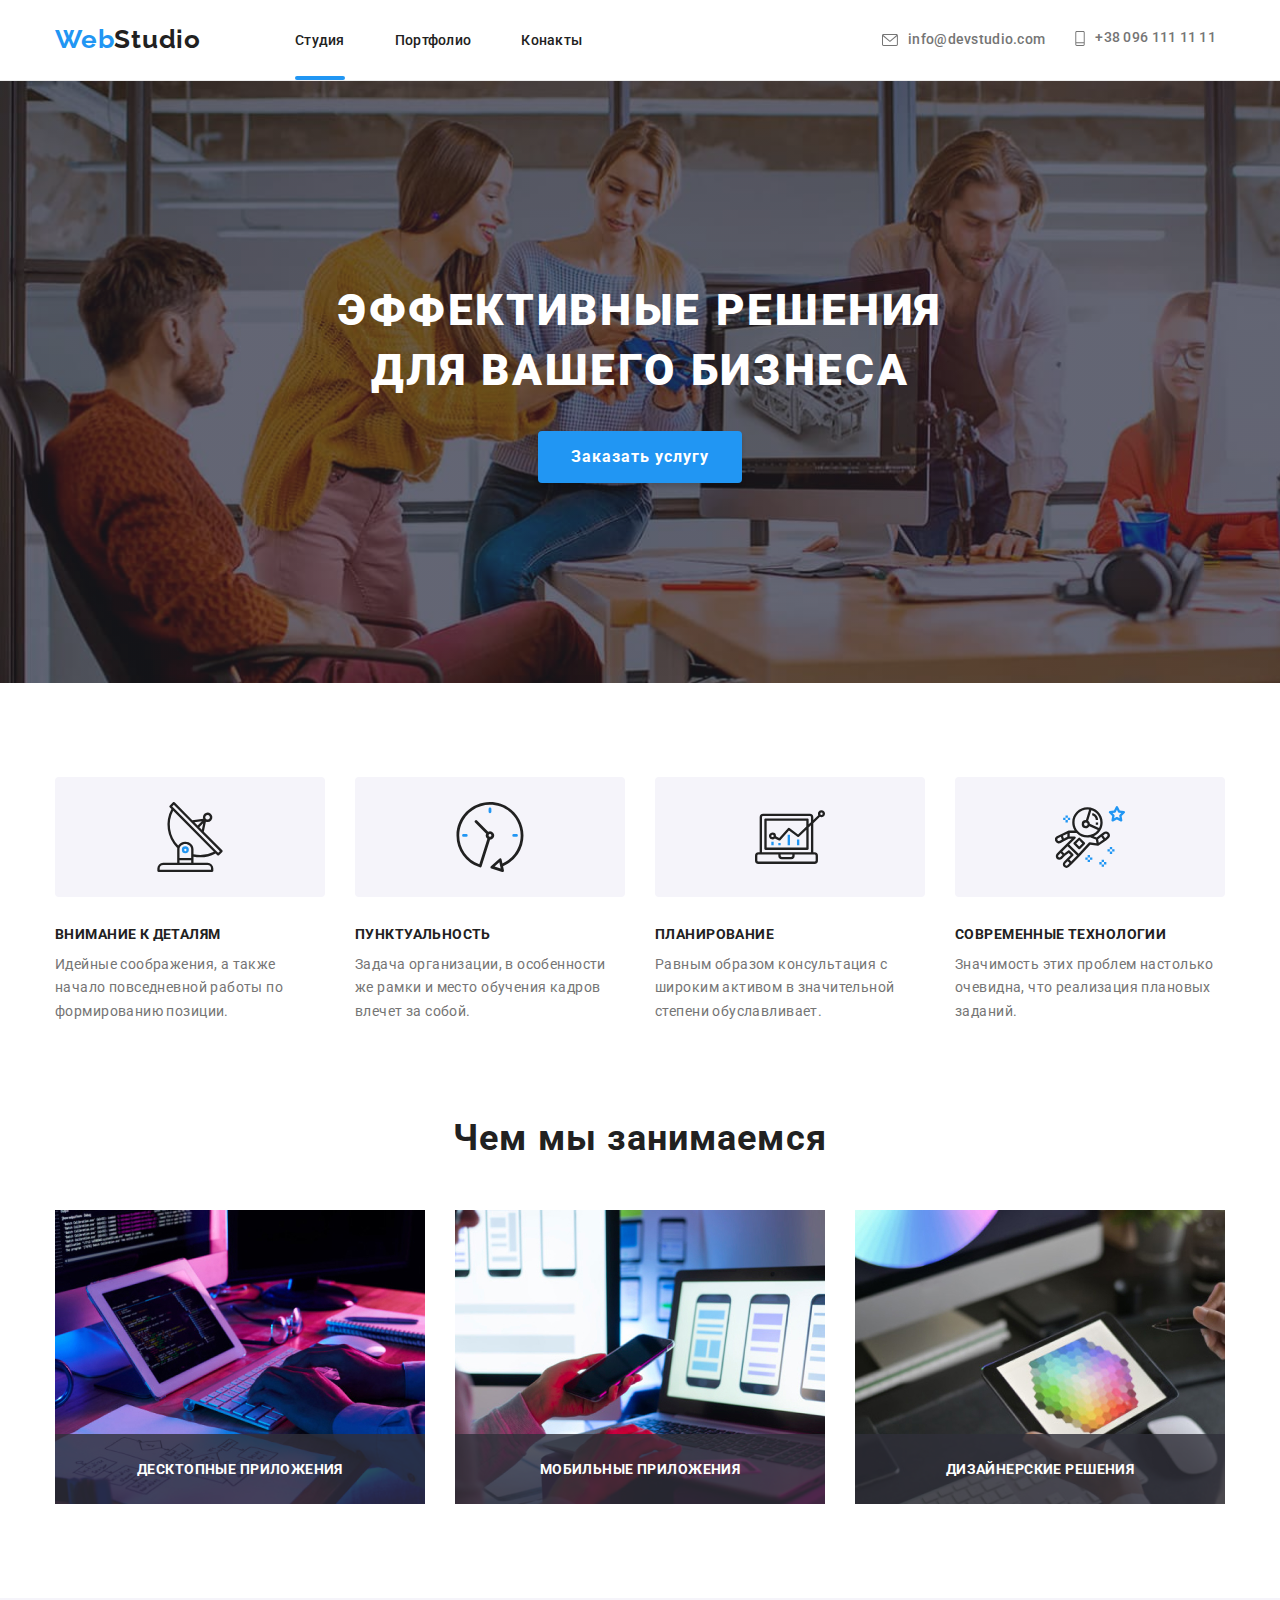
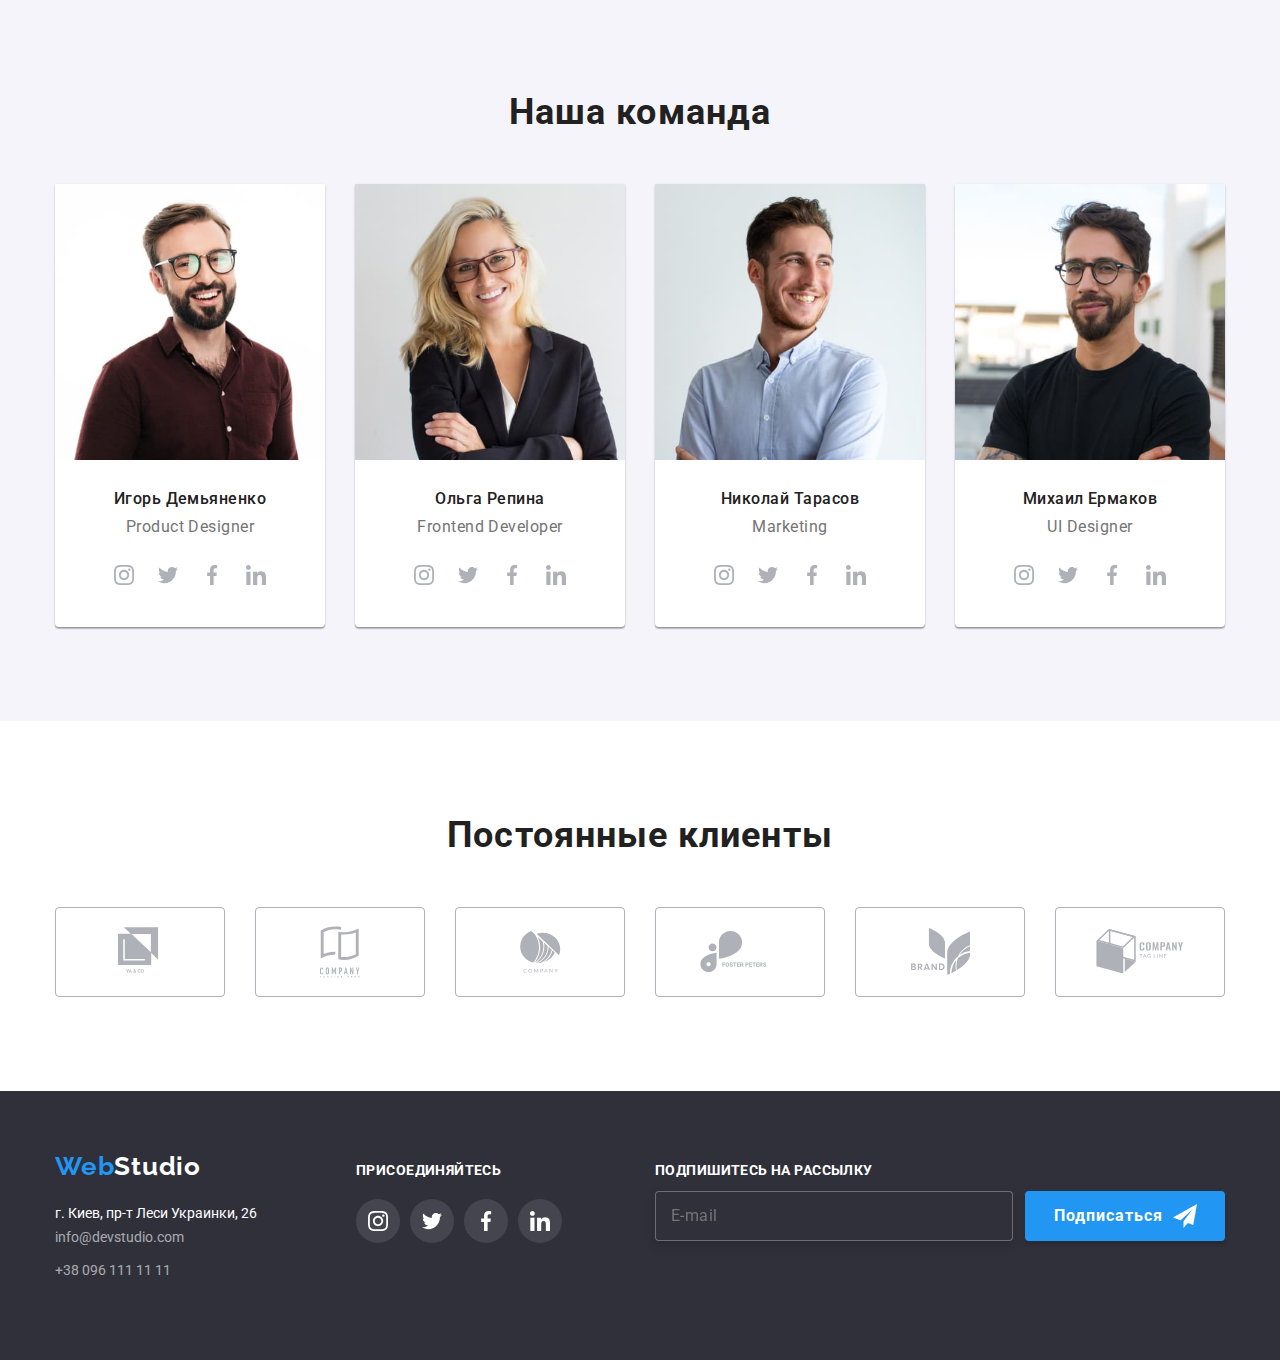
==== commit 54c900fc: "v" ====
--- a/index.html
+++ b/index.html
@@ -55,7 +55,9 @@
         </div>
 
             <!-- КНОПКА-МЕНЮ-->
-            <button type="btn" class="menu-btn is-open" aria-expanded="false" aria-controls="menu-container" data-menu-button>
+            <button type="button" 
+            class="menu-btn is-open" 
+            aria-expanded="false" aria-controls="menu-container" data-menu-button>
                 <svg width="40" height="40" aria-label="переключатель мобильного меню">
                     <use class="icon-cross" href="./img/sprite.svg.svg#icon-cross"></use>
                     <use class="icon-menu" href="./img/sprite.svg.svg#icon-menu"></use>
@@ -399,13 +401,22 @@
                 <address class="footer-address">
                 <ul>
                     <li>
-                        <a class="footer-address link" href="https://goo.gl/maps/4SZ75eNTT2xGDw7dA">г. Киев, пр-т Леси Украинки, 26</a>
-                    </address>
-                    </li>
-                
-                    <li><a class="footer-nav link" href="mailto:info@devstudio.com">info@devstudio.com</a></li>
-                    <li><a class="footer-nav link" href="tel:+380961111111">+38 096 111 11 11</a></li>
-                </ul>
+                        <a class="footer-address link" href="https://goo.gl/maps/4SZ75eNTT2xGDw7dA">
+                            г. Киев, пр-т Леси Украинки, 26
+                        </a>
+                    </li>
+                    <li>
+                        <a class="footer-nav link" href="mailto:info@devstudio.com">
+                            info@devstudio.com
+                        </a>
+                    </li>
+                    <li>
+                        <a class="footer-nav link" href="tel:+380961111111">
+                            +38 096 111 11 11
+                        </a>
+                    </li>
+                </ul>
+                </address>
             </div>
             <!-- Присоединяйтесь -->
             <div class="footer-center">
@@ -489,7 +500,7 @@
                         Почта
                         <span class="modal-form-input-wrapper">
                             <input name="email" type="email" class="modal-form-input">
-                            <svg class="modal-form-icon "width="18" height="18">
+                            <svg class="modal-form-icon" width="18" height="18">
                                 <use href="./img/sprite.svg.svg#icon-email"></use>
                             </svg>
                         </span>
--- a/css/main.min.css
+++ b/css/main.min.css
@@ -1,2 +1,2 @@
-.visually-hidden{position:absolute !important;clip:rect(1px 1px 1px 1px);clip:rect(1px, 1px, 1px, 1px);padding:0 !important;border:0 !important;height:1px !important;width:1px !important;overflow:hidden}:root{--primary-text-color: #757575;--title-text-color: #212121;--accent-color: #2196f3;--primary-bg-color: #ffffff;--second-bg-color: #f5f4fa;--third-bg-color: #2f303a}html{box-sizing:border-box}*,*::before,*::after{box-sizing:inherit}body{font-family:"Roboto", sans-serif;font-weight:400;background-color:var(--primary-bg-color);color:var(--primary-text-color)}input{font-family:inherit}h1,h2,h3,h4,h5,h6,body,ul,li,p{padding:0;margin:0;list-style:none;border:none}h1{letter-spacing:0.06em}h2,h3{letter-spacing:0.03em}p{letter-spacing:0.03em}.link{text-decoration:none;padding:0;margin:0}img{display:block;max-width:100%;height:auto}.container{padding-left:15px;padding-right:15px;margin:0 auto}.container{width:100%;padding:0 15px}@media screen and (min-width: 320px) and (max-width: 767px){.container{width:100%;max-width:480px}}@media screen and (min-width: 768px) and (max-width: 1199px){.container{width:100%;max-width:768px}}@media screen and (min-width: 1200px){.container{width:100%;max-width:1200px}}.backdrop{position:fixed;left:0;top:0;z-index:100;width:100%;height:100%;background-color:rgba(0,0,0,0.2);overflow-y:scroll}.backdrop.is-hidden{transition:all 250ms cubic-bezier(0.4, 0, 0.2, 1) 250ms}.is-hidden{opacity:0;pointer-events:none}.modal{position:absolute;padding:40px;top:50%;left:50%;box-sizing:border-box;transform:translate(-50%, -50%) scale(1);transition:transform 250ms cubic-bezier(0.4, 0, 0.2, 1) 250ms;width:528px;min-height:581px;background-color:var(--primary-bg-color);box-shadow:0px 1px 3px rgba(0,0,0,0.12),0px 1px 1px rgba(0,0,0,0.14),0px 2px 1px rgba(0,0,0,0.2);border-radius:4px}.backdrop.is-hidden .modal{transform:translate(-50%, -50%) scale(0);transition:transform 250ms cubic-bezier(0.4, 0, 0.2, 1) 0ms}.modal-close-btn{position:absolute;top:8px;right:8px;width:30px;height:30px;border-radius:50%;background-color:var(--primary-bg-color);border:1px solid rgba(0,0,0,0.1);cursor:pointer;transition:fill 250ms cubic-bezier(0.4, 0, 0.2, 1)}.modal-close-btn:hover{fill:var(--accent-color)}.modal-form{display:flex;flex-direction:column}.modal-form-input-wrapper{position:relative;display:block;margin-top:4px;transition:border-color 250ms cubic-bezier(0.4, 0, 0.2, 1)}.modal-form-field{font-family:Roboto;font-style:400;font-size:12px;line-height:1.16;position:relative;letter-spacing:0.01em;color:var(--primary-text-color);margin-bottom:10px}.user-data{font-family:Roboto;font-style:400;font-weight:700;font-size:20px;line-height:1.15;text-align:center;letter-spacing:0.03em;color:#212121;margin-bottom:12px}.modal-form-icon{position:absolute;left:12px;top:50%;transform:translateY(-50%);display:block;fill:#212121;background-repeat:no-repeat;background-position:center;margin:0;transition:fill 250ms cubic-bezier(0.4, 0, 0.2, 1)}.modal-form-icon:hover{fill:var(--accent-color)}.modal-form-input:focus+.modal-form-icon:hover{fill:var(--accent-color)}.modal-form-input{width:100%;height:40px;border-radius:4px;border:1px solid rgba(33,33,33,0.2);padding-left:42px;cursor:pointer;box-sizing:border-box;margin-top:4px;transition:border-color 250ms cubic-bezier(0.4, 0, 0.2, 1)}.modal-form-input:focus{outline:none;border:1px solid var(--accent-color)}.modal-form-message{width:100%;height:120px;border:1px solid rgba(33,33,33,0.2);border-radius:4px;resize:none;padding:12px 16px;box-sizing:border-box;margin-top:4px;margin-bottom:20px;transition:border-color 250ms cubic-bezier(0.4, 0, 0.2, 1)}.modal-form-message:focus{outline:none;border:1px solid var(--accent-color)}.modal-form-message::placeholder{color:rgba(117,117,117,0.5)}.modal-form-btn{font-family:inherit;font-style:400;font-size:16px;font-weight:700;line-height:1.875;display:block;justify-content:space-between;margin:0 auto;align-items:center;text-align:center;text-decoration:none;letter-spacing:0.06em;width:200px;height:50px;left:700px;top:712px;box-shadow:0px 4px 4px rgba(0,0,0,0.15);border-radius:4px;padding-bottom:10px;padding-top:10px;padding-right:55px;padding-left:55px;color:var(--primary-bg-color);background-color:var(--accent-color);border:1px solid transparent;cursor:pointer;margin-top:30px;transition:background-color 250ms cubic-bezier(0.4, 0, 0.2, 1)}.modal-form-btn:hover,.modal-form-btn:focus{background-color:var(--accent-color);color:var(--primary-bg-color)}.contact-form{text-decoration-skip-ink:none;display:inline-block;color:var(--accent-color)}.contact-form-policy-label{display:flex;align-items:center;font-family:Roboto;font-style:normal;font-size:14px;font-weight:400;line-height:1.714;letter-spacing:0.03em;color:var(--primary-text-color);transition:border-color 250ms cubic-bezier(0.4, 0, 0.2, 1),background-color 250ms cubic-bezier(0.4, 0, 0.2, 1)}.contact-form-policy-label::before{content:"";display:block;width:16px;height:15px;border:2px solid #212121;margin-right:10px}.modal-form-policy:checked+.contact-form-policy-label::before{background-color:var(--accent-color);border:var(--accent-color);background-image:url(../img/check.svg)}.menu-container-link.nav.link{position:relative;display:inline-block;font-weight:500;font-size:14px;line-height:1.172;letter-spacing:0.02em;transition:250ms cubic-bezier(0.4, 0, 0.2, 1)}.menu-container-link-action.current::after{opacity:1}.menu-container-link-action::after{content:"";display:inline-block;align-items:center;position:absolute;opacity:0;left:0px;bottom:-8px;width:100%;height:4px;background-color:var(--accent-color);border-radius:2px;opacity:0;transition:2500ms cubic-bezier(0.4, 0, 0.2, 1)}@media screen and (min-width: 768px){.menu-container-link-action::after{bottom:-32px}}.menu-container-link-action{position:relative}.menu-container-link-action.current::after{opacity:1}.menu-container-link-action.current{color:var(--accent-color)}.header{position:relative;border-bottom:1px solid #ececec}.container-main{height:60px}@media screen and (min-width: 768px) and (max-width: 1199px){.container-main{height:80px}}@media screen and (min-width: 320px) and (max-width: 1199px){.container-main{display:flex;justify-content:space-between;align-items:center}}@media screen and (min-width: 1200px){.container-main{display:flex;align-items:center}}.menu-btn{display:inline-flex;margin:0px;padding:0px;border:none;background-color:transparent;transition:transform 500ms cubic-bezier(0.4, 0, 0.2, 1) 250ms}@media screen and (min-width: 768px){.menu-btn.is-open{display:none;transition:transform 250ms cubic-bezier(0.4, 0, 0.2, 1) 0ms}}.menu-btn .icon-menu{display:none}.menu-btn.is-open .icon-cross{display:none}.menu-btn.is-open .icon-menu{display:block}.menu-btn{transition:fill 250ms cubic-bezier(0.4, 0, 0.2, 1)}.menu-btn:hover{fill:var(--accent-color)}.menu-container{text-align:center;transition:transform 250ms cubic-bezier(0.4, 0, 0.2, 1)}@media screen and (max-width: 767px){.menu-container{background-color:var(--primary-bg-color);z-index:1;padding:60px 0}}.menu-container.is-open{display:block;transition:transform 250ms cubic-bezier(0.4, 0, 0.2, 1)}@media screen and (max-width: 767px){.menu-container{display:none;position:absolute;top:100%;left:0;width:100%}}@media screen and (min-width: 768px){.menu-container{display:flex;align-items:center}}@media screen and (min-width: 1200px){.main-nav{display:flex;align-items:center}}@media screen and (min-width: 768px) and (max-width: 1199px){.menu-container-list{display:flex;transition:background-color 250ms cubic-bezier(0.4, 0, 0.2, 1)}}@media screen and (max-width: 767px){.menu-container-item:not(:last-child){margin-bottom:40px}}@media screen and (min-width: 768px){.menu-container-item:not(:last-child){margin-right:50px}.menu-link{font-family:Roboto;font-style:normal;font-weight:500;font-size:14px;line-height:1.171;letter-spacing:0.02em;display:flex;align-items:center}.contact-item-svg-envelope:hover,.contact-item-svg-Mobile:hover,.contact-item-svg-envelope:focus,.contact-item-svg-Mobile:focus{fill:var(--accent-color)}.contact-item-svg-envelope{transition:fill 250ms cubic-bezier(0.4, 0, 0.2, 1)}.contact-item-svg-Mobile{transition:fill 250ms cubic-bezier(0.4, 0, 0.2, 1)}}@media screen and (min-width: 768px) and (min-width: 1200px){.menu-container-link{display:flex;font-size:18px;line-height:1.166;transition:transform 250ms cubic-bezier(0.4, 0, 0.2, 1)}}@media screen and (min-width: 768px){.menu-container-link.nav:hover,.menu-container-link.nav:focus{color:var(--accent-color)}.menu-container-link.nav{color:var(--title-text-color)}.main-nav{display:block;justify-content:center;align-items:center;transition:background-color 250ms cubic-bezier(0.4, 0, 0.2, 1)}}@media screen and (min-width: 768px) and (min-width: 768px) and (max-width: 1199px){.main-nav{display:flex;justify-content:space-between;align-items:center}.menu-contacts{margin-left:84px}.page-logo{margin-right:88px}}@media screen and (min-width: 768px) and (min-width: 1200px){.menu-contacts{margin-left:300px}}@media screen and (min-width: 768px) and (min-width: 1200px){.page-logo{margin-right:93px}}@media screen and (min-width: 768px) and (min-width: 1200px){.container-main{display:flex;height:80px}.menu-container{display:flex}.menu-container-list{display:flex}.main-nav{display:flex;align-items:center;justify-content:space-between;border:1px solid transparent;transition:background-color 250ms cubic-bezier(0.4, 0, 0.2, 1)}}@media screen and (min-width: 320px) and (max-width: 1199px){.menu-contacts{display:block;flex-wrap:wrap;cursor:pointer;transition:250ms cubic-bezier(0.4, 0, 0.2, 1)}}@media screen and (min-width: 1200px){.menu-contacts{cursor:pointer;display:flex;justify-content:center;align-items:center}}@media screen and (min-width: 320px) and (max-width: 767px){.menu-contacts{margin-top:60px}}@media screen and (min-width: 320px) and (max-width: 767px){.menu-mail{margin-bottom:16px}}@media screen and (min-width: 768px) and (max-width: 1199px){.menu-mail{margin-bottom:10px}.menu-contacts{padding-top:32px;margin-bottom:32px}}@media screen and (min-width: 1200px){.menu-mail{display:flex;align-items:center;margin-right:30px}.menu-contacts{padding-top:32px;margin-bottom:32px}}.menu-container-link.nav:hover,.menu-container-link.nav:focus{color:var(--accent-color)}.menu-container-link.nav{color:var(--title-text-color)}.contact-item-svg-envelope,.contact-item-svg-Mobile{margin-right:10px;fill:var(--primary-text-color);transition:color 250ms cubic-bezier(0.4, 0, 0.2, 1)}.menu-link{display:inline-flex;align-items:center;font-style:normal;font-size:14px;font-weight:500;line-height:1.14;letter-spacing:0.02em;color:var(--primary-text-color);transition:color 250ms cubic-bezier(0.4, 0, 0.2, 1)}.menu-link:hover,.menu-link:focus{color:var(--accent-color)}@media screen and (min-width: 320px) and (max-width: 1999px){.page-logo{display:block;font-family:Raleway;font-style:normal;font-weight:700;font-size:24px;line-height:1.16;letter-spacing:0.03em;color:var(--title-text-color);text-decoration:none;margin-top:16px;margin-bottom:16px}.logo-color{font-family:Raleway;font-style:normal;font-weight:700;font-size:24px;line-height:1.16;letter-spacing:0.03em;color:var(--accent-color);text-align:center}}@media screen and (min-width: 1200px){.page-logo{font-size:26px;line-height:1.19;margin-top:24px;margin-bottom:25px}.logo-color{font-size:26px;line-height:1.19}}@media screen and (min-width: 320px) and (max-width: 767px){.hero{background-color:var(--third-bg-color);background-image:linear-gradient(rgba(47,48,58,0.4), rgba(47,48,58,0.4)),url("../img/hero_mobile.jpg")}}@media screen and (min-width: 320px) and (max-width: 767px){.hero{background-size:cover;background-repeat:no-repeat;background-position:center;padding-bottom:118px;padding-top:118px}.hero-title{font-family:Roboto;font-style:normal;font-weight:900;font-size:26px;line-height:1.615;text-transform:uppercase;text-align:center;letter-spacing:0.06em;margin:0 auto;margin-bottom:30px;color:var(--primary-bg-color)}}@media screen and (min-width: 450px) and (max-width: 1199px){.hero-title{width:360px}}@media screen and (min-width: 320px) and (max-width: 767px){.hero-button{font-family:"Roboto";font-style:normal;font-weight:700;font-size:16px;line-height:1.875;letter-spacing:0.06em;padding-bottom:10px;padding-top:10px;padding-right:32px;padding-left:32px;display:block;margin:0 auto;text-align:center;text-decoration:none;border:none;cursor:pointer;color:var(--primary-bg-color);background-color:var(--accent-color);box-shadow:0px 4px 4px rgba(0,0,0,0.15);border-radius:4px}}@media screen and (min-width: 480) and (max-width: 1199px){.hero-button{width:136px}}.hero-button .link:hover,.hero-button .link:focus,.hero-button .link:active{color:var(--accent-color)}@media screen and (min-width: 768px) and (max-width: 1199px){.hero{background-size:cover;background-repeat:no-repeat;background-position:center;padding-bottom:118px;padding-top:118px;background-color:var(--third-bg-color);background-image:linear-gradient(rgba(47,48,58,0.4), rgba(47,48,58,0.4)),url("../img/hero_tablet.jpg")}.hero-title{margin:0 auto;font-weight:900;font-size:26px;line-height:1.61;text-align:center;text-transform:uppercase;color:var(--primary-bg-color);letter-spacing:0.06em;margin-bottom:30px}.hero-button{font-family:inherit;font-style:normal;font-weight:700;font-size:16px;line-height:1.87;display:block;margin:0 auto;align-items:center;text-align:center;text-decoration:none;border-radius:4px;letter-spacing:0.06em;padding-bottom:10px;padding-top:10px;padding-right:32px;padding-left:32px;color:var(--primary-bg-color);background-color:var(--accent-color);border:none;box-shadow:0px 4px 4px rgba(0,0,0,0.15);cursor:pointer;transition:background-color 250ms cubic-bezier(0.4, 0, 0.2, 1)}.hero-button .link:hover,.hero-button .link:focus,.hero-button .link:active{color:var(--accent-color)}}@media screen and (min-width: 1200px){.hero{background-repeat:no-repeat;background-size:cover;padding-top:200px;padding-bottom:200px;background-color:var(--third-bg-color);background-image:linear-gradient(to right, rgba(47,48,58,0.4), rgba(47,48,58,0.4)),url("../img/img16.jpg")}.hero-title{font-weight:900;font-size:44px;line-height:1.36;text-align:center;text-transform:uppercase;color:var(--primary-bg-color);letter-spacing:0.06em;margin-bottom:30px}.hero-button{font-family:inherit;font-style:normal;font-weight:700;font-size:16px;line-height:1.87;display:block;margin:0 auto;text-align:center;text-decoration:none;border-radius:4px;letter-spacing:0.06em;padding-bottom:10px;padding-top:10px;padding-right:32px;padding-left:32px;color:var(--primary-bg-color);background-color:var(--accent-color);border:1px solid transparent;box-shadow:0px 4px 4px rgba(0,0,0,0.15);cursor:pointer}.hero-button .link:hover,.hero-button .link:focus,.hero-button .link:active{color:var(--accent-color)}}.container{padding:0 15px;margin:0 auto}@media screen and (min-width: 320px) and (max-width: 767px){.features{padding-top:60px;padding-bottom:60px}.features-list{display:block}.features-title{font-family:Roboto;font-style:normal;font-weight:700;font-size:14px;line-height:1.142;margin-bottom:10px;text-align:center;text-transform:uppercase;color:var(--title-text-color)}.features-text{font-size:14px;line-height:1.714;margin-bottom:30px;color:var(--primary-text-color)}}@media screen and (min-width: 320px) and (max-width: 767px){.list-item{width:100%}.feature-item-logo{height:120px;background-color:#f5f4fa;border-radius:4px;margin-bottom:30px;display:flex;align-items:center;justify-content:center}.list-item-Antena .feature-item-logo::before{content:"";background-image:url(../img/antenna.svg);width:70px;height:70px}.list-item-Clock .feature-item-logo::before{background-image:url(../img/clock.svg);content:"";width:70px;height:70px}.list-item-Diagram .feature-item-logo::before{background-image:url(../img/diagram.svg);content:"";width:70px;height:70px}.list-item-Astronaut .feature-item-logo::before{background-image:url(../img/astronaut.svg);content:"";width:70px;height:70px}}@media screen and (min-width: 768px) and (max-width: 1199px){.features{padding-top:60px;padding-bottom:60px}.features-list{display:flex;justify-content:space-between;flex-wrap:wrap}.feature-item-logo{width:354px;height:120px;background-color:#f5f4fa;border-radius:4px;margin-bottom:30px;display:flex;align-items:center;justify-content:center}.features-title{font-style:normal;font-weight:700;font-size:14px;margin-bottom:10px;margin-top:0px;line-height:1.14;text-transform:uppercase;color:var(--title-text-color)}.features-text{font-size:14px;width:270px;line-height:1.71;margin-bottom:30px;color:var(--primary-text-color)}.list-item::before{display:block;content:"";width:270px;height:120px;margin-bottom:30px;background-color:#f5f4fa;background-repeat:no-repeat;background-size:65px 70px;background-position:center;border-radius:4px}.list-item-Antena .feature-item-logo::before{content:"";background-image:url(../img/antenna.svg);width:70px;height:70px}.list-item-Clock .feature-item-logo::before{background-image:url(../img/clock.svg);content:"";width:70px;height:70px}.list-item-Diagram .feature-item-logo::before{background-image:url(../img/diagram.svg);content:"";width:70px;height:70px}.list-item-Astronaut .feature-item-logo::before{background-image:url(../img/astronaut.svg);content:"";width:70px;height:70px}}@media screen and (min-width: 1200px){.feature-item-logo{width:270px;height:120px;background-color:#f5f4fa;border-radius:4px;margin-bottom:30px;display:flex;align-items:center;justify-content:center}.features{padding-top:94px;padding-bottom:94px}.features-list{display:flex;justify-content:space-between}.features-title{font-style:normal;font-weight:700;font-size:14px;margin-bottom:10px;margin-top:0px;line-height:1.14;text-transform:uppercase;color:var(--title-text-color)}.features-text{font-size:14px;width:270px;line-height:1.71;color:var(--primary-text-color)}.list{display:flex;list-style:none}.list-item{width:350px;padding:10px;margin:10px;border-radius:4px;box-shadow:0px 2px 1px rgba(0,0,0,0.2),0px 1px 1px rgba(0,0,0,0.14),0px 1px 3px rgba(0,0,0,0.12)}.list-item::before{display:block;content:"";width:270px;height:120px;margin-bottom:30px;background-color:#f5f4fa;background-repeat:no-repeat;background-size:65px 70px;background-position:center;border-radius:4px}.list-item-Antena .feature-item-logo::before{content:"";background-image:url(../img/antenna.svg);width:70px;height:70px}.list-item-Clock .feature-item-logo::before{background-image:url(../img/clock.svg);content:"";width:70px;height:70px}.list-item-Diagram .feature-item-logo::before{background-image:url(../img/diagram.svg);content:"";width:70px;height:70px}.list-item-Astronaut .feature-item-logo::before{background-image:url(../img/astronaut.svg);content:"";width:70px;height:70px}}@media screen and (min-width: 320px) and (max-width: 1199px){.work{display:none}}@media screen and (min-width: 1200px){.work{padding-bottom:94px}.work-title{font-weight:700;font-size:36px;line-height:1.16;margin-bottom:50px;margin-top:0px;text-align:center;color:var(--title-text-color)}.work-flex{display:flex;justify-content:space-between}.work-flex+.item+.item{margin-left:30px}.work-flex .work-item{position:relative}.work-list{position:relative;left:0;bottom:0;width:100%;display:inline-flex;justify-content:center;align-items:center;position:absolute;max-width:370px;min-height:70px;background:rgba(47,48,58,0.8)}.work-info{width:fit-content;font-style:400;font-weight:700;font-size:14px;line-height:1.14px;text-align:center;letter-spacing:0.03em;text-transform:uppercase;color:var(--primary-bg-color)}}@media screen and (min-width: 320px) and (max-width: 767px){.team{background-color:var(--second-bg-color);padding-top:60px;padding-bottom:60px}.team-title{color:var(--title-text-color);font-weight:700;font-size:28px;line-height:1.17;margin-bottom:30px;text-align:center}.team-flex{display:flex;flex-direction:column}.team-flex-item:not(:last-child){margin-bottom:30px}.team-flex-item{box-shadow:0px 1px 3px rgba(0,0,0,0.12),0px 1px 1px rgba(0,0,0,0.14),0px 2px 1px rgba(0,0,0,0.2);border-radius:0px 0px 4px 4px;background-color:var(--primary-bg-color)}.team-text{font-weight:500;font-size:16px;line-height:1.18;text-align:center;margin-top:30px;margin-bottom:10px;color:var(--title-text-color)}.team-prof{font-size:16px;line-height:1.18;text-align:center;color:var(--primary-text-color);margin-bottom:16px}.icons{padding-bottom:16px;padding-right:32px;padding-left:32px;padding-bottom:30px}.icon-list-link:hover .icon-list-svg,.icon-list-link:focus .icon-list-svg{fill:var(--primary-bg-color)}.icon-list-link:hover,.icon-list-link:focus{background-color:var(--accent-color)}.icon-list-svg{width:20px;height:20px;fill:#afb1b8}.icon-list{display:flex;justify-content:center}.icon-list-link{display:flex;justify-content:center;align-items:center;width:44px;height:44px;border-radius:50px;margin-right:10px;transition:border-color 250ms cubic-bezier(0.4, 0, 0.2, 1);transition:250ms cubic-bezier(0.4, 0, 0.2, 1)}.icon-list-link:nth-last-child(-n+4){margin-right:0}}@media screen and (min-width: 768px) and (max-width: 1199px){.team{background-color:var(--second-bg-color);padding-top:60px;padding-bottom:60px}.team-title{color:var(--title-text-color);font-weight:700;font-size:28px;line-height:1.17;margin-bottom:30px;text-align:center;align-items:center}.team-flex{display:flex;flex-wrap:wrap;justify-content:space-between}.team-flex-item{box-shadow:0px 1px 3px rgba(0,0,0,0.12),0px 1px 1px rgba(0,0,0,0.14),0px 2px 1px rgba(0,0,0,0.2);border-radius:0px 0px 4px 4px;background-color:var(--primary-bg-color);width:350px}.team-flex-item:nth-child(2n){margin-left:30px}.team-flex-item:not(:nth-last-child(-n+2)){margin-bottom:30px}.team-text{font-size:16px;line-height:1.18;font-weight:500;text-align:center;margin-bottom:10px;color:var(--title-text-color)}.team-prof{font-weight:400;font-size:16px;line-height:1.18;text-align:center;color:var(--primary-text-color);margin-bottom:16px}.icons{padding-top:30px;padding-bottom:24px}.icon-list-link:hover .icon-list-svg,.icon-list-link:focus .icon-list-svg{fill:var(--primary-bg-color)}.icon-list-link:hover,.icon-list-link:focus{background-color:var(--accent-color)}.icon-list-svg{width:20px;height:20px;fill:#afb1b8}.icon-list{display:flex;justify-content:center}.icon-list-link{display:flex;justify-content:center;align-items:center;width:44px;height:44px;border-radius:50px;margin-right:10px;transition:border-color 250ms cubic-bezier(0.4, 0, 0.2, 1);transition:250ms cubic-bezier(0.4, 0, 0.2, 1)}.icon-list-link:nth-last-child(-n+4){margin-right:0}}@media screen and (min-width: 1200px){.team{background-color:var(--second-bg-color);padding-bottom:94px}.team-title{color:var(--title-text-color);font-weight:700;font-size:36px;line-height:1.16;text-align:center;padding-bottom:50px;padding-top:94px}.team-flex{display:flex;justify-content:space-between}.team-flex-item{box-shadow:0px 1px 3px rgba(0,0,0,0.12),0px 1px 1px rgba(0,0,0,0.14),0px 2px 1px rgba(0,0,0,0.2);border-radius:0px 0px 4px 4px;background-color:var(--primary-bg-color);width:270px}.team-text{color:var(--title-text-color);font-size:16px;line-height:1.16;font-weight:500;text-align:center;margin-top:30px;margin-bottom:10px}.team-prof{font-size:16px;line-height:1.16;text-align:center;color:var(--primary-text-color);margin-bottom:16px}.icons{padding-bottom:16px;padding-right:32px;padding-left:32px;padding-bottom:30px}.icon-list-link:hover .icon-list-svg,.icon-list-link:focus .icon-list-svg{fill:var(--primary-bg-color)}.icon-list-link:hover,.icon-list-link:focus{background-color:var(--accent-color)}.icon-list-svg{width:20px;height:20px;fill:#afb1b8}.icon-list{display:flex;justify-content:center}.icon-list-link{display:flex;justify-content:center;align-items:center;width:44px;height:44px;border-radius:50px;margin-right:10px;transition:border-color 250ms cubic-bezier(0.4, 0, 0.2, 1);transition:250ms cubic-bezier(0.4, 0, 0.2, 1)}.icon-list-link:nth-last-child(-n+4){margin-right:0}}@media screen and (min-width: 320px) and (max-width: 767px){.client{display:flex;flex-wrap:wrap;padding-bottom:60px;padding-top:60px}.client-title{font-weight:700;font-size:28px;line-height:1.17;margin-bottom:30px;text-align:center;color:var(--title-text-color)}.client-list{display:flex;flex-wrap:wrap;cursor:pointer}.client-item{width:210px;height:90px}.client-item:nth-child(2n){margin-left:30px}.client-item:not(:nth-last-child(-n+2)){margin-bottom:30px}.client-link{display:flex;align-items:center;justify-content:center;width:210px;height:90px;border:1px solid #afb1b8;border-radius:4px;fill:#afb1b8;cursor:pointer;transition:border-color 250ms cubic-bezier(0.4, 0, 0.2, 1);transition:250ms cubic-bezier(0.4, 0, 0.2, 1)}.client-svg{transition:fill 250ms cubic-bezier(0.4, 0, 0.2, 1)}.client-link:hover,.client-link:focus{fill:var(--accent-color)}.client-link:hover{border-color:var(--accent-color)}}@media screen and (min-width: 768px) and (max-width: 1199px){.client{display:flex;flex-wrap:wrap;padding-bottom:60px;padding-top:60px}.client-title{font-weight:700;font-size:28px;line-height:1.17;margin-bottom:30px;text-align:center;color:var(--title-text-color)}.client-list{display:flex;flex-wrap:wrap;cursor:pointer}.client-item{width:210px;height:90px}.client-item:not(:nth-last-child(-n+3)){margin-bottom:30px}.client-item:nth-child(3n+2){margin-right:30px;margin-left:30px}.client-link{display:flex;align-items:center;justify-content:center;width:100%;height:100%;width:210px;height:90px;border:1px solid #afb1b8;border-radius:4px;fill:#afb1b8;cursor:pointer;transition:border-color 250ms cubic-bezier(0.4, 0, 0.2, 1);transition:250ms cubic-bezier(0.4, 0, 0.2, 1)}.client-svg{transition:fill 250ms cubic-bezier(0.4, 0, 0.2, 1)}.client-link:hover,.client-link:focus{fill:var(--accent-color)}.client-link:hover{border-color:var(--accent-color)}}@media screen and (min-width: 1200px){.client{padding-bottom:94px;padding-top:94px}.client-title{font-weight:700;font-size:36px;line-height:1.16;margin-bottom:50px;text-align:center;color:var(--title-text-color)}.client-list{display:flex;justify-content:space-between;cursor:pointer}.client-item{width:170px;height:90px}.client-link{display:flex;justify-content:center;align-items:center;width:170px;height:90px;border:1px solid #afb1b8;box-sizing:border-box;border-radius:4px;fill:#afb1b8;transition:border-color 250ms cubic-bezier(0.4, 0, 0.2, 1)}.client-link:hover,.client-link:focus{fill:var(--accent-color)}.client-link:hover:hover,.client-link:focus:hover{border-color:var(--accent-color)}.client-svg{transition:fill 250ms cubic-bezier(0.4, 0, 0.2, 1)}}@media screen and (min-width: 320px) and (max-width: 767px){.footer-title{padding-top:60px;padding-bottom:60px;background-color:var(--third-bg-color)}.footer-box{display:block;flex-direction:column;align-items:center}.footer-logo{display:block;font-family:Raleway;font-style:normal;font-weight:700;text-align:center;letter-spacing:0.03em;font-size:24px;line-height:1.16;color:var(--primary-bg-color);text-decoration:none;margin-bottom:20px}.logo-color{color:var(--accent-color)}.footer-address{font-family:Roboto;font-style:normal;font-weight:400;font-size:14px;line-height:1.71;letter-spacing:0.03em;text-align:center;color:var(--primary-bg-color)}.footer-address link{margin-bottom:8px}.footer-nav:not(:last-child){margin-bottom:8px}.footer-nav{display:block;font-family:Roboto;font-style:normal;font-weight:400;font-size:14px;line-height:1.71;letter-spacing:0.03em;text-align:center;color:rgba(255,255,255,0.6)}.footer-center{margin-top:60px}.join{font-weight:700;font-style:400;font-size:14px;line-height:1.14;letter-spacing:0.03em;text-align:center;letter-spacing:0.03em;text-transform:uppercase;color:var(--primary-bg-color);margin-bottom:20px}.social-list{display:flex;justify-content:center;margin-bottom:60px}.social-list-item:not(:last-child){margin-right:10px}.social-list-link{display:flex;justify-content:center;align-items:center;width:44px;height:44px;border-radius:50px;background:rgba(255,255,255,0.1);transition:250ms cubic-bezier(0.4, 0, 0.2, 1)}.social-list-link:hover,.social-list-link:focus{background-color:var(--accent-color)}.social-list-svg{width:20px;height:20px;transition:fill 250ms cubic-bezier(0.4, 0, 0.2, 1)}.social-list-svg{fill:var(--primary-bg-color)}.social-list-link:hover,.social-list-link:focus{background-color:var(--accent-color)}.footer-mail{width:100%}.footer-mail-box{display:flex;flex-wrap:wrap}.footer-social-title{display:flex;flex-direction:row;align-items:center;flex-direction:column;font-style:400;font-weight:700;font-size:14px;line-height:1.14px;letter-spacing:0.03em;text-transform:uppercase;margin-bottom:20px;color:var(--primary-bg-color)}.footer-mail-input{display:flex;align-items:center;justify-content:center;font-family:"Roboto";font-style:normal;font-weight:normal;font-size:16px;line-height:1.25;letter-spacing:0.03em;border:1px solid rgba(255,255,255,0.3);box-sizing:border-box;filter:drop-shadow(0px 4px 4px rgba(0,0,0,0.15));border-radius:4px;width:450px;height:50px;padding:16px 15px;margin-bottom:20px;background-color:#2f303a;color:rgba(255,255,255,0.6)}.footer-mail-btn{display:block;font-family:"Roboto";font-style:400;font-weight:700;font-size:16px;line-height:1.87;letter-spacing:0.06em;width:200px;color:var(--primary-bg-color);background:var(--accent-color);box-shadow:0px 4px 4px rgba(0,0,0,0.15);border-radius:4px;padding:10px 62px 10px 29px;align-items:center;text-align:center;margin:auto;border:none;background-image:url("../img/send.png");background-repeat:no-repeat;background-position:center right 28px;cursor:pointer}}@media screen and (min-width: 768px) and (max-width: 1199px){.footer-title{padding-top:60px;padding-bottom:60px;background-color:var(--third-bg-color)}.footer-box{display:flex;flex-wrap:wrap;align-items:baseline}.footer-left{align-items:center;margin-left:61px;margin-right:165px;margin-bottom:60px}.footer-logo{display:block;font-family:Raleway;font-style:normal;font-weight:700;text-align:center;letter-spacing:0.03em;font-size:24px;line-height:1.16;color:var(--primary-bg-color);text-decoration:none;margin-bottom:20px}.footer-address{font-family:Roboto;font-style:normal;font-weight:400;font-size:14px;line-height:1.71;letter-spacing:0.03em;text-align:center;color:var(--primary-bg-color)}.footer-address link{margin-bottom:8px}.footer-nav:not(:last-child){margin-bottom:8px}.footer-nav{display:block;font-family:Roboto;font-style:normal;font-weight:400;font-size:14px;line-height:1.71;letter-spacing:0.03em;text-align:center;color:rgba(255,255,255,0.6)}.join{font-weight:700;font-style:400;font-size:14px;line-height:1.14;letter-spacing:0.03em;text-align:center;letter-spacing:0.03em;text-transform:uppercase;color:var(--primary-bg-color);margin-bottom:20px}.social-list{display:flex;justify-content:center;margin-bottom:60px}.social-list-item:not(:last-child){margin-right:10px}.social-list-link{display:flex;justify-content:center;align-items:center;width:44px;height:44px;border-radius:50px;background:rgba(255,255,255,0.1);transition:fill 250ms cubic-bezier(0.4, 0, 0.2, 1);transition:250ms cubic-bezier(0.4, 0, 0.2, 1)}.social-list-svg{width:20px;height:20px;transition:fill 250ms cubic-bezier(0.4, 0, 0.2, 1)}.social-list-svg{fill:var(--primary-bg-color)}.social-list-link:hover,.social-list-link:focus{background-color:var(--accent-color)}.footer-mail{width:100%}.footer-mail-box{display:flex;flex-direction:column;align-items:center}.footer-social-title{text-align:center;font-style:400;font-weight:700;font-size:14px;line-height:1.14px;letter-spacing:0.03em;text-transform:uppercase;margin-bottom:20px;color:var(--primary-bg-color)}.footer-mail-input{display:flex;align-items:center;justify-content:center;font-family:"Roboto";font-style:normal;font-weight:normal;font-size:16px;line-height:1.25;letter-spacing:0.03em;border:1px solid rgba(255,255,255,0.3);box-sizing:border-box;filter:drop-shadow(0px 4px 4px rgba(0,0,0,0.15));border-radius:4px;width:450px;height:50px;padding:16px 15px;margin-bottom:20px;background-color:#2f303a;color:rgba(255,255,255,0.6)}.footer-mail-btn{display:block;font-family:"Roboto";font-style:400;font-weight:700;font-size:16px;line-height:1.87;letter-spacing:0.06em;width:200px;color:var(--primary-bg-color);background:var(--accent-color);box-shadow:0px 4px 4px rgba(0,0,0,0.15);border-radius:4px;padding:10px 62px 10px 29px;align-items:center;text-align:center;border:none;background-image:url("../img/send.png");background-repeat:no-repeat;background-position:center right 28px;cursor:pointer}}@media screen and (min-width: 1200px){.footer-title{padding-top:60px;padding-bottom:60px;background-color:var(--third-bg-color)}.footer-box{display:flex;align-items:baseline}.footer-left{display:flex;flex-direction:column;width:231px;margin-right:70px}.footer-center{display:flex;flex-direction:column;margin-top:12px}.join{font-weight:700;font-style:400;font-size:14px;line-height:1.14;letter-spacing:0.03em;text-transform:uppercase;margin-bottom:20px;color:var(--primary-bg-color);background:var(--third-bg-color)}.social-list{display:flex;justify-content:space-between}.social-list-item:not(:last-child){margin-right:10px}.social-list-link{display:flex;justify-content:center;align-items:center;width:44px;height:44px;border-radius:50px;background:rgba(255,255,255,0.1);transition:fill 250ms cubic-bezier(0.4, 0, 0.2, 1);transition:250ms cubic-bezier(0.4, 0, 0.2, 1)}.social-list-link:hover,.social-list-link:focus{background-color:var(--accent-color)}.social-list-svg{width:20px;height:20px;transition:fill 250ms cubic-bezier(0.4, 0, 0.2, 1)}.social-list-svg{fill:var(--primary-bg-color)}.social-list-link:hover,.social-list-link:focus{background-color:var(--accent-color)}.footer-logo{display:block;font-family:Raleway;font-style:normal;font-weight:700;letter-spacing:0.03em;font-size:26px;line-height:1.19;color:var(--primary-bg-color);text-decoration:none;margin-bottom:20px}}@media screen and (min-width: 1200px) and (min-width: 1200px){.footer-logo{font-size:26px;line-height:1.192}}@media screen and (min-width: 1200px){.logo-color{color:var(--accent-color)}.footer-address{font-family:Roboto;font-style:normal;font-weight:400;font-size:14px;line-height:1.71;margin-bottom:9px;color:var(--primary-bg-color)}.footer-nav{font-family:Roboto;font-style:normal;font-weight:400;font-size:14px;line-height:1.71;display:block;margin-bottom:9px;color:rgba(255,255,255,0.6)}.footer-mail{display:flex;flex-direction:column;margin-left:93px}.footer-social-title{font-style:400;font-weight:700;font-size:14px;line-height:1.14px;letter-spacing:0.03em;text-transform:uppercase;margin-bottom:20px;color:var(--primary-bg-color)}.footer-mail-box{display:flex;justify-content:flex-end}.footer-mail-input{font-family:"Roboto";font-style:normal;font-weight:normal;font-size:16px;line-height:1.25;letter-spacing:0.03em;border:1px solid rgba(255,255,255,0.3);box-sizing:border-box;filter:drop-shadow(0px 4px 4px rgba(0,0,0,0.15));border-radius:4px;width:358px;height:50px;padding:16px 15px;background-color:#2f303a;color:rgba(255,255,255,0.6)}.footer-mail-btn{display:block;font-family:"Roboto";font-style:400;font-weight:700;font-size:16px;line-height:1.87;letter-spacing:0.06em;width:200px;color:var(--primary-bg-color);background:var(--accent-color);box-shadow:0px 4px 4px rgba(0,0,0,0.15);border-radius:4px;padding:10px 62px 10px 29px;border:none;background-image:url("../img/send.png");background-repeat:no-repeat;background-position:center right 28px;cursor:pointer;margin-left:12px}}
+.visually-hidden{position:absolute !important;clip:rect(1px 1px 1px 1px);clip:rect(1px, 1px, 1px, 1px);padding:0 !important;border:0 !important;height:1px !important;width:1px !important;overflow:hidden}:root{--primary-text-color: #757575;--title-text-color: #212121;--accent-color: #2196f3;--primary-bg-color: #ffffff;--second-bg-color: #f5f4fa;--third-bg-color: #2f303a}html{box-sizing:border-box}*,*::before,*::after{box-sizing:inherit}body{font-family:"Roboto", sans-serif;font-weight:400;background-color:var(--primary-bg-color);color:var(--primary-text-color)}input{font-family:inherit}h1,h2,h3,h4,h5,h6,body,ul,li,p{padding:0;margin:0;list-style:none;border:none}h1{letter-spacing:0.06em}h2,h3{letter-spacing:0.03em}p{letter-spacing:0.03em}.link{text-decoration:none;padding:0;margin:0}img{display:block;max-width:100%;height:auto}.container{padding-left:15px;padding-right:15px;margin:0 auto}.container{width:100%;padding:0 15px}@media screen and (min-width: 320px) and (max-width: 767px){.container{width:100%;max-width:480px}}@media screen and (min-width: 768px) and (max-width: 1199px){.container{width:100%;max-width:768px}}@media screen and (min-width: 1200px){.container{width:100%;max-width:1200px}}.backdrop{position:fixed;left:0;top:0;z-index:100;width:100%;height:100%;background-color:rgba(0,0,0,0.2);overflow-y:scroll}.backdrop.is-hidden{transition:all 250ms cubic-bezier(0.4, 0, 0.2, 1) 250ms}.is-hidden{opacity:0;pointer-events:none}.modal{position:absolute;padding:40px;top:50%;left:50%;box-sizing:border-box;transform:translate(-50%, -50%) scale(1);transition:transform 250ms cubic-bezier(0.4, 0, 0.2, 1) 250ms;width:528px;min-height:581px;background-color:var(--primary-bg-color);box-shadow:0px 1px 3px rgba(0,0,0,0.12),0px 1px 1px rgba(0,0,0,0.14),0px 2px 1px rgba(0,0,0,0.2);border-radius:4px}.backdrop.is-hidden .modal{transform:translate(-50%, -50%) scale(0);transition:transform 250ms cubic-bezier(0.4, 0, 0.2, 1) 0ms}.modal-close-btn{position:absolute;top:8px;right:8px;width:30px;height:30px;border-radius:50%;background-color:var(--primary-bg-color);border:1px solid rgba(0,0,0,0.1);cursor:pointer;transition:fill 250ms cubic-bezier(0.4, 0, 0.2, 1)}.modal-close-btn:hover{fill:var(--accent-color)}.modal-form{display:flex;flex-direction:column}.modal-form-input-wrapper{position:relative;display:block;margin-top:4px;transition:border-color 250ms cubic-bezier(0.4, 0, 0.2, 1)}.modal-form-field{font-family:Roboto;font-style:400;font-size:12px;line-height:1.16;position:relative;letter-spacing:0.01em;color:var(--primary-text-color);margin-bottom:10px}.user-data{font-family:Roboto;font-style:400;font-weight:700;font-size:20px;line-height:1.15;text-align:center;letter-spacing:0.03em;color:#212121;margin-bottom:12px}.modal-form-icon{position:absolute;left:12px;top:50%;transform:translateY(-50%);display:block;fill:#212121;background-repeat:no-repeat;background-position:center;margin:0;transition:fill 250ms cubic-bezier(0.4, 0, 0.2, 1)}.modal-form-icon:hover{fill:var(--accent-color)}.modal-form-input:focus+.modal-form-icon:hover{fill:var(--accent-color)}.modal-form-input{width:100%;height:40px;border-radius:4px;border:1px solid rgba(33,33,33,0.2);padding-left:42px;cursor:pointer;box-sizing:border-box;margin-top:4px;transition:border-color 250ms cubic-bezier(0.4, 0, 0.2, 1)}.modal-form-input:focus{outline:none;border:1px solid var(--accent-color)}.modal-form-message{width:100%;height:120px;border:1px solid rgba(33,33,33,0.2);border-radius:4px;resize:none;padding:12px 16px;box-sizing:border-box;margin-top:4px;margin-bottom:20px;transition:border-color 250ms cubic-bezier(0.4, 0, 0.2, 1)}.modal-form-message:focus{outline:none;border:1px solid var(--accent-color)}.modal-form-message::placeholder{color:rgba(117,117,117,0.5)}.modal-form-btn{font-family:inherit;font-style:400;font-size:16px;font-weight:700;line-height:1.875;display:block;justify-content:space-between;margin:0 auto;align-items:center;text-align:center;text-decoration:none;letter-spacing:0.06em;width:200px;height:50px;left:700px;top:712px;box-shadow:0px 4px 4px rgba(0,0,0,0.15);border-radius:4px;padding-bottom:10px;padding-top:10px;padding-right:55px;padding-left:55px;color:var(--primary-bg-color);background-color:var(--accent-color);border:1px solid transparent;cursor:pointer;margin-top:30px;transition:background-color 250ms cubic-bezier(0.4, 0, 0.2, 1)}.modal-form-btn:hover,.modal-form-btn:focus{background-color:var(--accent-color);color:var(--primary-bg-color)}.contact-form{text-decoration-skip-ink:none;display:inline-block;color:var(--accent-color)}.contact-form-policy-label{display:flex;align-items:center;font-family:Roboto;font-style:normal;font-size:14px;font-weight:400;line-height:1.714;letter-spacing:0.03em;color:var(--primary-text-color);transition:border-color 250ms cubic-bezier(0.4, 0, 0.2, 1),background-color 250ms cubic-bezier(0.4, 0, 0.2, 1)}.contact-form-policy-label::before{content:"";display:block;width:16px;height:15px;border:2px solid #212121;margin-right:10px}.modal-form-policy:checked+.contact-form-policy-label::before{background-color:var(--accent-color);border:var(--accent-color);background-image:url(../img/check.svg)}.menu-container-link.nav.link{position:relative;display:inline-block;font-weight:500;font-size:14px;line-height:1.172;letter-spacing:0.02em;transition:250ms cubic-bezier(0.4, 0, 0.2, 1)}.menu-container-link-action.current::after{opacity:1}.menu-container-link-action::after{content:"";display:inline-block;align-items:center;position:absolute;opacity:0;left:0px;bottom:-8px;width:100%;height:4px;background-color:var(--accent-color);border-radius:2px;opacity:0;transition:2500ms cubic-bezier(0.4, 0, 0.2, 1)}@media screen and (min-width: 768px){.menu-container-link-action::after{bottom:-32px}}.menu-container-link-action{position:relative}.menu-container-link-action.current::after{opacity:1}.menu-container-link-action.current{color:var(--accent-color)}.header{position:relative;border-bottom:1px solid #ececec}.container-main{height:60px}@media screen and (min-width: 768px) and (max-width: 1199px){.container-main{height:80px}}@media screen and (min-width: 320px) and (max-width: 1199px){.container-main{display:flex;justify-content:space-between;align-items:center}}@media screen and (min-width: 1200px){.container-main{display:flex;align-items:center}}.menu-btn{display:inline-flex;margin:0px;padding:0px;border:none;background-color:transparent;transition:transform 500ms cubic-bezier(0.4, 0, 0.2, 1) 250ms;overflow-y:scroll}@media screen and (min-width: 768px){.menu-btn.is-open{display:none;transition:transform 250ms cubic-bezier(0.4, 0, 0.2, 1) 0ms}}.menu-btn .icon-menu{display:none}.menu-btn.is-open .icon-cross{display:none;opacity:0;pointer-events:none}.menu-btn.is-open .icon-menu{display:block}.menu-btn{transition:fill 250ms cubic-bezier(0.4, 0, 0.2, 1)}.menu-btn:hover{fill:var(--accent-color)}.menu-container{text-align:center;transition:transform 250ms cubic-bezier(0.4, 0, 0.2, 1)}@media screen and (max-width: 767px){.menu-container{background-color:var(--primary-bg-color);z-index:1;padding:60px 0;overflow-y:scroll}}.menu-container.is-open{display:block;transition:transform 250ms cubic-bezier(0.4, 0, 0.2, 1)}@media screen and (max-width: 767px){.menu-container{display:none;position:absolute;top:100%;left:0;width:100%}}@media screen and (min-width: 768px){.menu-container{display:flex;align-items:center}}@media screen and (min-width: 1200px){.main-nav{display:flex;align-items:center}}@media screen and (min-width: 768px) and (max-width: 1199px){.menu-container-list{display:flex;transition:background-color 250ms cubic-bezier(0.4, 0, 0.2, 1)}}@media screen and (max-width: 767px){.menu-container-item:not(:last-child){margin-bottom:40px}}@media screen and (min-width: 768px){.menu-container-item:not(:last-child){margin-right:50px}.menu-link{font-family:Roboto;font-style:normal;font-weight:500;font-size:14px;line-height:1.171;letter-spacing:0.02em;display:flex;align-items:center}.contact-item-svg-envelope:hover,.contact-item-svg-Mobile:hover,.contact-item-svg-envelope:focus,.contact-item-svg-Mobile:focus{fill:var(--accent-color)}.contact-item-svg-envelope{transition:fill 250ms cubic-bezier(0.4, 0, 0.2, 1)}.contact-item-svg-Mobile{transition:fill 250ms cubic-bezier(0.4, 0, 0.2, 1)}}@media screen and (min-width: 768px) and (min-width: 1200px){.menu-container-link{display:flex;font-size:18px;line-height:1.166;transition:transform 250ms cubic-bezier(0.4, 0, 0.2, 1)}}@media screen and (min-width: 768px){.menu-container-link.nav:hover,.menu-container-link.nav:focus{color:var(--accent-color)}.menu-container-link.nav{color:var(--title-text-color)}.main-nav{display:block;justify-content:center;align-items:center;transition:background-color 250ms cubic-bezier(0.4, 0, 0.2, 1)}}@media screen and (min-width: 768px) and (min-width: 768px) and (max-width: 1199px){.main-nav{display:flex;justify-content:space-between;align-items:center}.menu-contacts{margin-left:84px}.page-logo{margin-right:88px}}@media screen and (min-width: 768px) and (min-width: 1200px){.menu-contacts{margin-left:300px}}@media screen and (min-width: 768px) and (min-width: 1200px){.page-logo{margin-right:93px}}@media screen and (min-width: 768px) and (min-width: 1200px){.container-main{display:flex;height:80px}.menu-container{display:flex}.menu-container-list{display:flex}.main-nav{display:flex;align-items:center;justify-content:space-between;border:1px solid transparent;transition:background-color 250ms cubic-bezier(0.4, 0, 0.2, 1)}}@media screen and (min-width: 320px) and (max-width: 1199px){.menu-contacts{display:block;flex-wrap:wrap;cursor:pointer;transition:250ms cubic-bezier(0.4, 0, 0.2, 1)}}@media screen and (min-width: 1200px){.menu-contacts{cursor:pointer;display:flex;justify-content:center;align-items:center}}@media screen and (min-width: 320px) and (max-width: 767px){.menu-contacts{margin-top:60px}}@media screen and (min-width: 320px) and (max-width: 767px){.menu-mail{margin-bottom:16px}}@media screen and (min-width: 768px) and (max-width: 1199px){.menu-mail{margin-bottom:10px}.menu-contacts{padding-top:32px;margin-bottom:32px}}@media screen and (min-width: 1200px){.menu-mail{display:flex;align-items:center;margin-right:30px}.menu-contacts{padding-top:32px;margin-bottom:32px}}.menu-container-link.nav:hover,.menu-container-link.nav:focus{color:var(--accent-color)}.menu-container-link.nav{color:var(--title-text-color)}.contact-item-svg-envelope,.contact-item-svg-Mobile{margin-right:10px;fill:var(--primary-text-color);transition:color 250ms cubic-bezier(0.4, 0, 0.2, 1)}.menu-link{display:inline-flex;align-items:center;font-style:normal;font-size:14px;font-weight:500;line-height:1.14;letter-spacing:0.02em;color:var(--primary-text-color);transition:color 250ms cubic-bezier(0.4, 0, 0.2, 1)}.menu-link:hover,.menu-link:focus{color:var(--accent-color)}@media screen and (min-width: 320px) and (max-width: 1999px){.page-logo{display:block;font-family:Raleway;font-style:normal;font-weight:700;font-size:24px;line-height:1.16;letter-spacing:0.03em;color:var(--title-text-color);text-decoration:none;margin-top:16px;margin-bottom:16px}.logo-color{font-family:Raleway;font-style:normal;font-weight:700;font-size:24px;line-height:1.16;letter-spacing:0.03em;color:var(--accent-color);text-align:center}}@media screen and (min-width: 1200px){.page-logo{font-size:26px;line-height:1.19;margin-top:24px;margin-bottom:25px}.logo-color{font-size:26px;line-height:1.19}}@media screen and (min-width: 320px) and (max-width: 767px){.hero{background-color:var(--third-bg-color);background-image:linear-gradient(rgba(47,48,58,0.4), rgba(47,48,58,0.4)),url("../img/hero_mobile.jpg")}}@media screen and (min-width: 320px) and (max-width: 767px){.hero{background-size:cover;background-repeat:no-repeat;background-position:center;padding-bottom:118px;padding-top:118px}.hero-title{font-family:Roboto;font-style:normal;font-weight:900;font-size:26px;line-height:1.615;text-transform:uppercase;text-align:center;letter-spacing:0.06em;margin:0 auto;margin-bottom:30px;color:var(--primary-bg-color)}}@media screen and (min-width: 450px) and (max-width: 1199px){.hero-title{width:360px}}@media screen and (min-width: 320px) and (max-width: 767px){.hero-button{font-family:"Roboto";font-style:normal;font-weight:700;font-size:16px;line-height:1.875;letter-spacing:0.06em;padding-bottom:10px;padding-top:10px;padding-right:32px;padding-left:32px;display:block;margin:0 auto;text-align:center;text-decoration:none;border:none;cursor:pointer;color:var(--primary-bg-color);background-color:var(--accent-color);box-shadow:0px 4px 4px rgba(0,0,0,0.15);border-radius:4px}}@media screen and (min-width: 480) and (max-width: 1199px){.hero-button{width:136px}}.hero-button .link:hover,.hero-button .link:focus,.hero-button .link:active{color:var(--accent-color)}@media screen and (min-width: 768px) and (max-width: 1199px){.hero{background-size:cover;background-repeat:no-repeat;background-position:center;padding-bottom:118px;padding-top:118px;background-color:var(--third-bg-color);background-image:linear-gradient(rgba(47,48,58,0.4), rgba(47,48,58,0.4)),url("../img/hero_tablet.jpg")}.hero-title{margin:0 auto;font-weight:900;font-size:26px;line-height:1.61;text-align:center;text-transform:uppercase;color:var(--primary-bg-color);letter-spacing:0.06em;margin-bottom:30px}.hero-button{font-family:inherit;font-style:normal;font-weight:700;font-size:16px;line-height:1.87;display:block;margin:0 auto;align-items:center;text-align:center;text-decoration:none;border-radius:4px;letter-spacing:0.06em;padding-bottom:10px;padding-top:10px;padding-right:32px;padding-left:32px;color:var(--primary-bg-color);background-color:var(--accent-color);border:none;box-shadow:0px 4px 4px rgba(0,0,0,0.15);cursor:pointer;transition:background-color 250ms cubic-bezier(0.4, 0, 0.2, 1)}.hero-button .link:hover,.hero-button .link:focus,.hero-button .link:active{color:var(--accent-color)}}@media screen and (min-width: 1200px){.hero{background-repeat:no-repeat;background-size:cover;padding-top:200px;padding-bottom:200px;background-color:var(--third-bg-color);background-image:linear-gradient(to right, rgba(47,48,58,0.4), rgba(47,48,58,0.4)),url("../img/img16.jpg")}.hero-title{font-weight:900;font-size:44px;line-height:1.36;text-align:center;text-transform:uppercase;color:var(--primary-bg-color);letter-spacing:0.06em;margin-bottom:30px}.hero-button{font-family:inherit;font-style:normal;font-weight:700;font-size:16px;line-height:1.87;display:block;margin:0 auto;text-align:center;text-decoration:none;border-radius:4px;letter-spacing:0.06em;padding-bottom:10px;padding-top:10px;padding-right:32px;padding-left:32px;color:var(--primary-bg-color);background-color:var(--accent-color);border:1px solid transparent;box-shadow:0px 4px 4px rgba(0,0,0,0.15);cursor:pointer}.hero-button .link:hover,.hero-button .link:focus,.hero-button .link:active{color:var(--accent-color)}}.container{padding:0 15px;margin:0 auto}@media screen and (min-width: 320px) and (max-width: 767px){.features{padding-top:60px;padding-bottom:60px}.features-list{display:block}.features-title{font-family:Roboto;font-style:normal;font-weight:700;font-size:14px;line-height:1.142;margin-bottom:10px;text-align:center;text-transform:uppercase;color:var(--title-text-color)}.features-text{font-size:14px;line-height:1.714;margin-bottom:30px;color:var(--primary-text-color)}}@media screen and (min-width: 320px) and (max-width: 767px){.list-item{width:100%}.feature-item-logo{height:120px;background-color:#f5f4fa;border-radius:4px;margin-bottom:30px;display:flex;align-items:center;justify-content:center}.list-item-Antena .feature-item-logo::before{content:"";background-image:url(../img/antenna.svg);width:70px;height:70px}.list-item-Clock .feature-item-logo::before{background-image:url(../img/clock.svg);content:"";width:70px;height:70px}.list-item-Diagram .feature-item-logo::before{background-image:url(../img/diagram.svg);content:"";width:70px;height:70px}.list-item-Astronaut .feature-item-logo::before{background-image:url(../img/astronaut.svg);content:"";width:70px;height:70px}}@media screen and (min-width: 768px) and (max-width: 1199px){.features{padding-top:60px;padding-bottom:60px}.features-list{display:flex;justify-content:space-between;flex-wrap:wrap}.feature-item-logo{width:354px;height:120px;background-color:#f5f4fa;border-radius:4px;margin-bottom:30px;display:flex;align-items:center;justify-content:center}.features-title{font-style:normal;font-weight:700;font-size:14px;margin-bottom:10px;margin-top:0px;line-height:1.14;text-transform:uppercase;color:var(--title-text-color)}.features-text{font-size:14px;width:270px;line-height:1.71;margin-bottom:30px;color:var(--primary-text-color)}.list-item::before{display:block;content:"";width:270px;height:120px;margin-bottom:30px;background-color:#f5f4fa;background-repeat:no-repeat;background-size:65px 70px;background-position:center;border-radius:4px}.list-item-Antena .feature-item-logo::before{content:"";background-image:url(../img/antenna.svg);width:70px;height:70px}.list-item-Clock .feature-item-logo::before{background-image:url(../img/clock.svg);content:"";width:70px;height:70px}.list-item-Diagram .feature-item-logo::before{background-image:url(../img/diagram.svg);content:"";width:70px;height:70px}.list-item-Astronaut .feature-item-logo::before{background-image:url(../img/astronaut.svg);content:"";width:70px;height:70px}}@media screen and (min-width: 1200px){.feature-item-logo{width:270px;height:120px;background-color:#f5f4fa;border-radius:4px;margin-bottom:30px;display:flex;align-items:center;justify-content:center}.features{padding-top:94px;padding-bottom:94px}.features-list{display:flex;justify-content:space-between}.features-title{font-style:normal;font-weight:700;font-size:14px;margin-bottom:10px;margin-top:0px;line-height:1.14;text-transform:uppercase;color:var(--title-text-color)}.features-text{font-size:14px;width:270px;line-height:1.71;color:var(--primary-text-color)}.list{display:flex;list-style:none}.list-item{width:350px;padding:10px;margin:10px;border-radius:4px;box-shadow:0px 2px 1px rgba(0,0,0,0.2),0px 1px 1px rgba(0,0,0,0.14),0px 1px 3px rgba(0,0,0,0.12)}.list-item::before{display:block;content:"";width:270px;height:120px;margin-bottom:30px;background-color:#f5f4fa;background-repeat:no-repeat;background-size:65px 70px;background-position:center;border-radius:4px}.list-item-Antena .feature-item-logo::before{content:"";background-image:url(../img/antenna.svg);width:70px;height:70px}.list-item-Clock .feature-item-logo::before{background-image:url(../img/clock.svg);content:"";width:70px;height:70px}.list-item-Diagram .feature-item-logo::before{background-image:url(../img/diagram.svg);content:"";width:70px;height:70px}.list-item-Astronaut .feature-item-logo::before{background-image:url(../img/astronaut.svg);content:"";width:70px;height:70px}}@media screen and (min-width: 320px) and (max-width: 1199px){.work{display:none}}@media screen and (min-width: 1200px){.work{padding-bottom:94px}.work-title{font-weight:700;font-size:36px;line-height:1.16;margin-bottom:50px;margin-top:0px;text-align:center;color:var(--title-text-color)}.work-flex{display:flex;justify-content:space-between}.work-flex+.item+.item{margin-left:30px}.work-flex .work-item{position:relative}.work-list{position:relative;left:0;bottom:0;width:100%;display:inline-flex;justify-content:center;align-items:center;position:absolute;max-width:370px;min-height:70px;background:rgba(47,48,58,0.8)}.work-info{width:fit-content;font-style:400;font-weight:700;font-size:14px;line-height:1.14px;text-align:center;letter-spacing:0.03em;text-transform:uppercase;color:var(--primary-bg-color)}}@media screen and (min-width: 320px) and (max-width: 767px){.team{background-color:var(--second-bg-color);padding-top:60px;padding-bottom:60px}.team-title{color:var(--title-text-color);font-weight:700;font-size:28px;line-height:1.17;margin-bottom:30px;text-align:center}.team-flex{display:flex;flex-direction:column}.team-flex-item:not(:last-child){margin-bottom:30px}.team-flex-item{box-shadow:0px 1px 3px rgba(0,0,0,0.12),0px 1px 1px rgba(0,0,0,0.14),0px 2px 1px rgba(0,0,0,0.2);border-radius:0px 0px 4px 4px;background-color:var(--primary-bg-color)}.team-text{font-weight:500;font-size:16px;line-height:1.18;text-align:center;margin-top:30px;margin-bottom:10px;color:var(--title-text-color)}.team-prof{font-size:16px;line-height:1.18;text-align:center;color:var(--primary-text-color);margin-bottom:16px}.icons{padding-bottom:16px;padding-right:32px;padding-left:32px;padding-bottom:30px}.icon-list-link:hover .icon-list-svg,.icon-list-link:focus .icon-list-svg{fill:var(--primary-bg-color)}.icon-list-link:hover,.icon-list-link:focus{background-color:var(--accent-color)}.icon-list-svg{width:20px;height:20px;fill:#afb1b8}.icon-list{display:flex;justify-content:center}.icon-list-link{display:flex;justify-content:center;align-items:center;width:44px;height:44px;border-radius:50px;margin-right:10px;transition:border-color 250ms cubic-bezier(0.4, 0, 0.2, 1);transition:250ms cubic-bezier(0.4, 0, 0.2, 1)}.icon-list-link:nth-last-child(-n+4){margin-right:0}}@media screen and (min-width: 768px) and (max-width: 1199px){.team{background-color:var(--second-bg-color);padding-top:60px;padding-bottom:60px}.team-title{color:var(--title-text-color);font-weight:700;font-size:28px;line-height:1.17;margin-bottom:30px;text-align:center;align-items:center}.team-flex{display:flex;flex-wrap:wrap;justify-content:space-between}.team-flex-item{box-shadow:0px 1px 3px rgba(0,0,0,0.12),0px 1px 1px rgba(0,0,0,0.14),0px 2px 1px rgba(0,0,0,0.2);border-radius:0px 0px 4px 4px;background-color:var(--primary-bg-color);width:350px}.team-flex-item:nth-child(2n){margin-left:30px}.team-flex-item:not(:nth-last-child(-n+2)){margin-bottom:30px}.team-text{font-size:16px;line-height:1.18;font-weight:500;text-align:center;margin-bottom:10px;color:var(--title-text-color)}.team-prof{font-weight:400;font-size:16px;line-height:1.18;text-align:center;color:var(--primary-text-color);margin-bottom:16px}.icons{padding-top:30px;padding-bottom:24px}.icon-list-link:hover .icon-list-svg,.icon-list-link:focus .icon-list-svg{fill:var(--primary-bg-color)}.icon-list-link:hover,.icon-list-link:focus{background-color:var(--accent-color)}.icon-list-svg{width:20px;height:20px;fill:#afb1b8}.icon-list{display:flex;justify-content:center}.icon-list-link{display:flex;justify-content:center;align-items:center;width:44px;height:44px;border-radius:50px;margin-right:10px;transition:border-color 250ms cubic-bezier(0.4, 0, 0.2, 1);transition:250ms cubic-bezier(0.4, 0, 0.2, 1)}.icon-list-link:nth-last-child(-n+4){margin-right:0}}@media screen and (min-width: 1200px){.team{background-color:var(--second-bg-color);padding-bottom:94px}.team-title{color:var(--title-text-color);font-weight:700;font-size:36px;line-height:1.16;text-align:center;padding-bottom:50px;padding-top:94px}.team-flex{display:flex;justify-content:space-between}.team-flex-item{box-shadow:0px 1px 3px rgba(0,0,0,0.12),0px 1px 1px rgba(0,0,0,0.14),0px 2px 1px rgba(0,0,0,0.2);border-radius:0px 0px 4px 4px;background-color:var(--primary-bg-color);width:270px}.team-text{color:var(--title-text-color);font-size:16px;line-height:1.16;font-weight:500;text-align:center;margin-top:30px;margin-bottom:10px}.team-prof{font-size:16px;line-height:1.16;text-align:center;color:var(--primary-text-color);margin-bottom:16px}.icons{padding-bottom:16px;padding-right:32px;padding-left:32px;padding-bottom:30px}.icon-list-link:hover .icon-list-svg,.icon-list-link:focus .icon-list-svg{fill:var(--primary-bg-color)}.icon-list-link:hover,.icon-list-link:focus{background-color:var(--accent-color)}.icon-list-svg{width:20px;height:20px;fill:#afb1b8}.icon-list{display:flex;justify-content:center}.icon-list-link{display:flex;justify-content:center;align-items:center;width:44px;height:44px;border-radius:50px;margin-right:10px;transition:border-color 250ms cubic-bezier(0.4, 0, 0.2, 1);transition:250ms cubic-bezier(0.4, 0, 0.2, 1)}.icon-list-link:nth-last-child(-n+4){margin-right:0}}@media screen and (min-width: 320px) and (max-width: 767px){.client{display:flex;flex-wrap:wrap;padding-bottom:60px;padding-top:60px}.client-title{font-weight:700;font-size:28px;line-height:1.17;margin-bottom:30px;text-align:center;color:var(--title-text-color)}.client-list{display:flex;flex-wrap:wrap;cursor:pointer}.client-item{width:210px;height:90px}.client-item:nth-child(2n){margin-left:30px}.client-item:not(:nth-last-child(-n+2)){margin-bottom:30px}.client-link{display:flex;align-items:center;justify-content:center;width:210px;height:90px;border:1px solid #afb1b8;border-radius:4px;fill:#afb1b8;cursor:pointer;transition:border-color 250ms cubic-bezier(0.4, 0, 0.2, 1);transition:250ms cubic-bezier(0.4, 0, 0.2, 1)}.client-svg{transition:fill 250ms cubic-bezier(0.4, 0, 0.2, 1)}.client-link:hover,.client-link:focus{fill:var(--accent-color)}.client-link:hover{border-color:var(--accent-color)}}@media screen and (min-width: 768px) and (max-width: 1199px){.client{display:flex;flex-wrap:wrap;padding-bottom:60px;padding-top:60px}.client-title{font-weight:700;font-size:28px;line-height:1.17;margin-bottom:30px;text-align:center;color:var(--title-text-color)}.client-list{display:flex;flex-wrap:wrap;cursor:pointer}.client-item{width:210px;height:90px}.client-item:not(:nth-last-child(-n+3)){margin-bottom:30px}.client-item:nth-child(3n+2){margin-right:30px;margin-left:30px}.client-link{display:flex;align-items:center;justify-content:center;width:100%;height:100%;width:210px;height:90px;border:1px solid #afb1b8;border-radius:4px;fill:#afb1b8;cursor:pointer;transition:border-color 250ms cubic-bezier(0.4, 0, 0.2, 1);transition:250ms cubic-bezier(0.4, 0, 0.2, 1)}.client-svg{transition:fill 250ms cubic-bezier(0.4, 0, 0.2, 1)}.client-link:hover,.client-link:focus{fill:var(--accent-color)}.client-link:hover{border-color:var(--accent-color)}}@media screen and (min-width: 1200px){.client{padding-bottom:94px;padding-top:94px}.client-title{font-weight:700;font-size:36px;line-height:1.16;margin-bottom:50px;text-align:center;color:var(--title-text-color)}.client-list{display:flex;justify-content:space-between;cursor:pointer}.client-item{width:170px;height:90px}.client-link{display:flex;justify-content:center;align-items:center;width:170px;height:90px;border:1px solid #afb1b8;box-sizing:border-box;border-radius:4px;fill:#afb1b8;transition:border-color 250ms cubic-bezier(0.4, 0, 0.2, 1)}.client-link:hover,.client-link:focus{fill:var(--accent-color)}.client-link:hover:hover,.client-link:focus:hover{border-color:var(--accent-color)}.client-svg{transition:fill 250ms cubic-bezier(0.4, 0, 0.2, 1)}}@media screen and (min-width: 320px) and (max-width: 767px){.footer-title{padding-top:60px;padding-bottom:60px;background-color:var(--third-bg-color)}.footer-box{display:block;flex-direction:column;align-items:center}.footer-logo{display:block;font-family:Raleway;font-style:normal;font-weight:700;text-align:center;letter-spacing:0.03em;font-size:24px;line-height:1.16;color:var(--primary-bg-color);text-decoration:none;margin-bottom:20px}.logo-color{color:var(--accent-color)}.footer-address{font-family:Roboto;font-style:normal;font-weight:400;font-size:14px;line-height:1.71;letter-spacing:0.03em;text-align:center;color:var(--primary-bg-color)}.footer-address link{margin-bottom:8px}.footer-nav:not(:last-child){margin-bottom:8px}.footer-nav{display:block;font-family:Roboto;font-style:normal;font-weight:400;font-size:14px;line-height:1.71;letter-spacing:0.03em;text-align:center;color:rgba(255,255,255,0.6)}.footer-center{margin-top:60px}.join{font-weight:700;font-style:400;font-size:14px;line-height:1.14;letter-spacing:0.03em;text-align:center;letter-spacing:0.03em;text-transform:uppercase;color:var(--primary-bg-color);margin-bottom:20px}.social-list{display:flex;justify-content:center;margin-bottom:60px}.social-list-item:not(:last-child){margin-right:10px}.social-list-link{display:flex;justify-content:center;align-items:center;width:44px;height:44px;border-radius:50px;background:rgba(255,255,255,0.1);transition:250ms cubic-bezier(0.4, 0, 0.2, 1)}.social-list-link:hover,.social-list-link:focus{background-color:var(--accent-color)}.social-list-svg{width:20px;height:20px;transition:fill 250ms cubic-bezier(0.4, 0, 0.2, 1)}.social-list-svg{fill:var(--primary-bg-color)}.social-list-link:hover,.social-list-link:focus{background-color:var(--accent-color)}.footer-mail{width:100%}.footer-mail-box{display:flex;flex-wrap:wrap}.footer-social-title{display:flex;flex-direction:row;align-items:center;flex-direction:column;font-style:400;font-weight:700;font-size:14px;line-height:1.14px;letter-spacing:0.03em;text-transform:uppercase;margin-bottom:20px;color:var(--primary-bg-color)}.footer-mail-input{display:flex;align-items:center;justify-content:center;font-family:"Roboto";font-style:normal;font-weight:normal;font-size:16px;line-height:1.25;letter-spacing:0.03em;border:1px solid rgba(255,255,255,0.3);box-sizing:border-box;filter:drop-shadow(0px 4px 4px rgba(0,0,0,0.15));border-radius:4px;width:450px;height:50px;padding:16px 15px;margin-bottom:20px;background-color:#2f303a;color:rgba(255,255,255,0.6)}.footer-mail-btn{display:block;font-family:"Roboto";font-style:400;font-weight:700;font-size:16px;line-height:1.87;letter-spacing:0.06em;width:200px;color:var(--primary-bg-color);background:var(--accent-color);box-shadow:0px 4px 4px rgba(0,0,0,0.15);border-radius:4px;padding:10px 62px 10px 29px;align-items:center;text-align:center;margin:auto;border:none;background-image:url("../img/send.png");background-repeat:no-repeat;background-position:center right 28px;cursor:pointer}}@media screen and (min-width: 768px) and (max-width: 1199px){.footer-title{padding-top:60px;padding-bottom:60px;background-color:var(--third-bg-color)}.footer-box{display:flex;flex-wrap:wrap;align-items:baseline}.footer-left{align-items:center;margin-left:61px;margin-right:165px;margin-bottom:60px}.footer-logo{display:block;font-family:Raleway;font-style:normal;font-weight:700;text-align:center;letter-spacing:0.03em;font-size:24px;line-height:1.16;color:var(--primary-bg-color);text-decoration:none;margin-bottom:20px}.footer-address{font-family:Roboto;font-style:normal;font-weight:400;font-size:14px;line-height:1.71;letter-spacing:0.03em;text-align:center;color:var(--primary-bg-color)}.footer-address link{margin-bottom:8px}.footer-nav:not(:last-child){margin-bottom:8px}.footer-nav{display:block;font-family:Roboto;font-style:normal;font-weight:400;font-size:14px;line-height:1.71;letter-spacing:0.03em;text-align:center;color:rgba(255,255,255,0.6)}.join{font-weight:700;font-style:400;font-size:14px;line-height:1.14;letter-spacing:0.03em;text-align:center;letter-spacing:0.03em;text-transform:uppercase;color:var(--primary-bg-color);margin-bottom:20px}.social-list{display:flex;justify-content:center;margin-bottom:60px}.social-list-item:not(:last-child){margin-right:10px}.social-list-link{display:flex;justify-content:center;align-items:center;width:44px;height:44px;border-radius:50px;background:rgba(255,255,255,0.1);transition:fill 250ms cubic-bezier(0.4, 0, 0.2, 1);transition:250ms cubic-bezier(0.4, 0, 0.2, 1)}.social-list-svg{width:20px;height:20px;transition:fill 250ms cubic-bezier(0.4, 0, 0.2, 1)}.social-list-svg{fill:var(--primary-bg-color)}.social-list-link:hover,.social-list-link:focus{background-color:var(--accent-color)}.footer-mail{width:100%}.footer-mail-box{display:flex;flex-direction:column;align-items:center}.footer-social-title{text-align:center;font-style:400;font-weight:700;font-size:14px;line-height:1.14px;letter-spacing:0.03em;text-transform:uppercase;margin-bottom:20px;color:var(--primary-bg-color)}.footer-mail-input{display:flex;align-items:center;justify-content:center;font-family:"Roboto";font-style:normal;font-weight:normal;font-size:16px;line-height:1.25;letter-spacing:0.03em;border:1px solid rgba(255,255,255,0.3);box-sizing:border-box;filter:drop-shadow(0px 4px 4px rgba(0,0,0,0.15));border-radius:4px;width:450px;height:50px;padding:16px 15px;margin-bottom:20px;background-color:#2f303a;color:rgba(255,255,255,0.6)}.footer-mail-btn{display:block;font-family:"Roboto";font-style:400;font-weight:700;font-size:16px;line-height:1.87;letter-spacing:0.06em;width:200px;color:var(--primary-bg-color);background:var(--accent-color);box-shadow:0px 4px 4px rgba(0,0,0,0.15);border-radius:4px;padding:10px 62px 10px 29px;align-items:center;text-align:center;border:none;background-image:url("../img/send.png");background-repeat:no-repeat;background-position:center right 28px;cursor:pointer}}@media screen and (min-width: 1200px){.footer-title{padding-top:60px;padding-bottom:60px;background-color:var(--third-bg-color)}.footer-box{display:flex;align-items:baseline}.footer-left{display:flex;flex-direction:column;width:231px;margin-right:70px}.footer-center{display:flex;flex-direction:column;margin-top:12px}.join{font-weight:700;font-style:400;font-size:14px;line-height:1.14;letter-spacing:0.03em;text-transform:uppercase;margin-bottom:20px;color:var(--primary-bg-color);background:var(--third-bg-color)}.social-list{display:flex;justify-content:space-between}.social-list-item:not(:last-child){margin-right:10px}.social-list-link{display:flex;justify-content:center;align-items:center;width:44px;height:44px;border-radius:50px;background:rgba(255,255,255,0.1);transition:fill 250ms cubic-bezier(0.4, 0, 0.2, 1);transition:250ms cubic-bezier(0.4, 0, 0.2, 1)}.social-list-link:hover,.social-list-link:focus{background-color:var(--accent-color)}.social-list-svg{width:20px;height:20px;transition:fill 250ms cubic-bezier(0.4, 0, 0.2, 1)}.social-list-svg{fill:var(--primary-bg-color)}.social-list-link:hover,.social-list-link:focus{background-color:var(--accent-color)}.footer-logo{display:block;font-family:Raleway;font-style:normal;font-weight:700;letter-spacing:0.03em;font-size:26px;line-height:1.19;color:var(--primary-bg-color);text-decoration:none;margin-bottom:20px}}@media screen and (min-width: 1200px) and (min-width: 1200px){.footer-logo{font-size:26px;line-height:1.192}}@media screen and (min-width: 1200px){.logo-color{color:var(--accent-color)}.footer-address{font-family:Roboto;font-style:normal;font-weight:400;font-size:14px;line-height:1.71;margin-bottom:9px;color:var(--primary-bg-color)}.footer-nav{font-family:Roboto;font-style:normal;font-weight:400;font-size:14px;line-height:1.71;display:block;margin-bottom:9px;color:rgba(255,255,255,0.6)}.footer-mail{display:flex;flex-direction:column;margin-left:93px}.footer-social-title{font-style:400;font-weight:700;font-size:14px;line-height:1.14px;letter-spacing:0.03em;text-transform:uppercase;margin-bottom:20px;color:var(--primary-bg-color)}.footer-mail-box{display:flex;justify-content:flex-end}.footer-mail-input{font-family:"Roboto";font-style:normal;font-weight:normal;font-size:16px;line-height:1.25;letter-spacing:0.03em;border:1px solid rgba(255,255,255,0.3);box-sizing:border-box;filter:drop-shadow(0px 4px 4px rgba(0,0,0,0.15));border-radius:4px;width:358px;height:50px;padding:16px 15px;background-color:#2f303a;color:rgba(255,255,255,0.6)}.footer-mail-btn{display:block;font-family:"Roboto";font-style:400;font-weight:700;font-size:16px;line-height:1.87;letter-spacing:0.06em;width:200px;color:var(--primary-bg-color);background:var(--accent-color);box-shadow:0px 4px 4px rgba(0,0,0,0.15);border-radius:4px;padding:10px 62px 10px 29px;border:none;background-image:url("../img/send.png");background-repeat:no-repeat;background-position:center right 28px;cursor:pointer;margin-left:12px}}
 /*# sourceMappingURL=main.min.css.map */